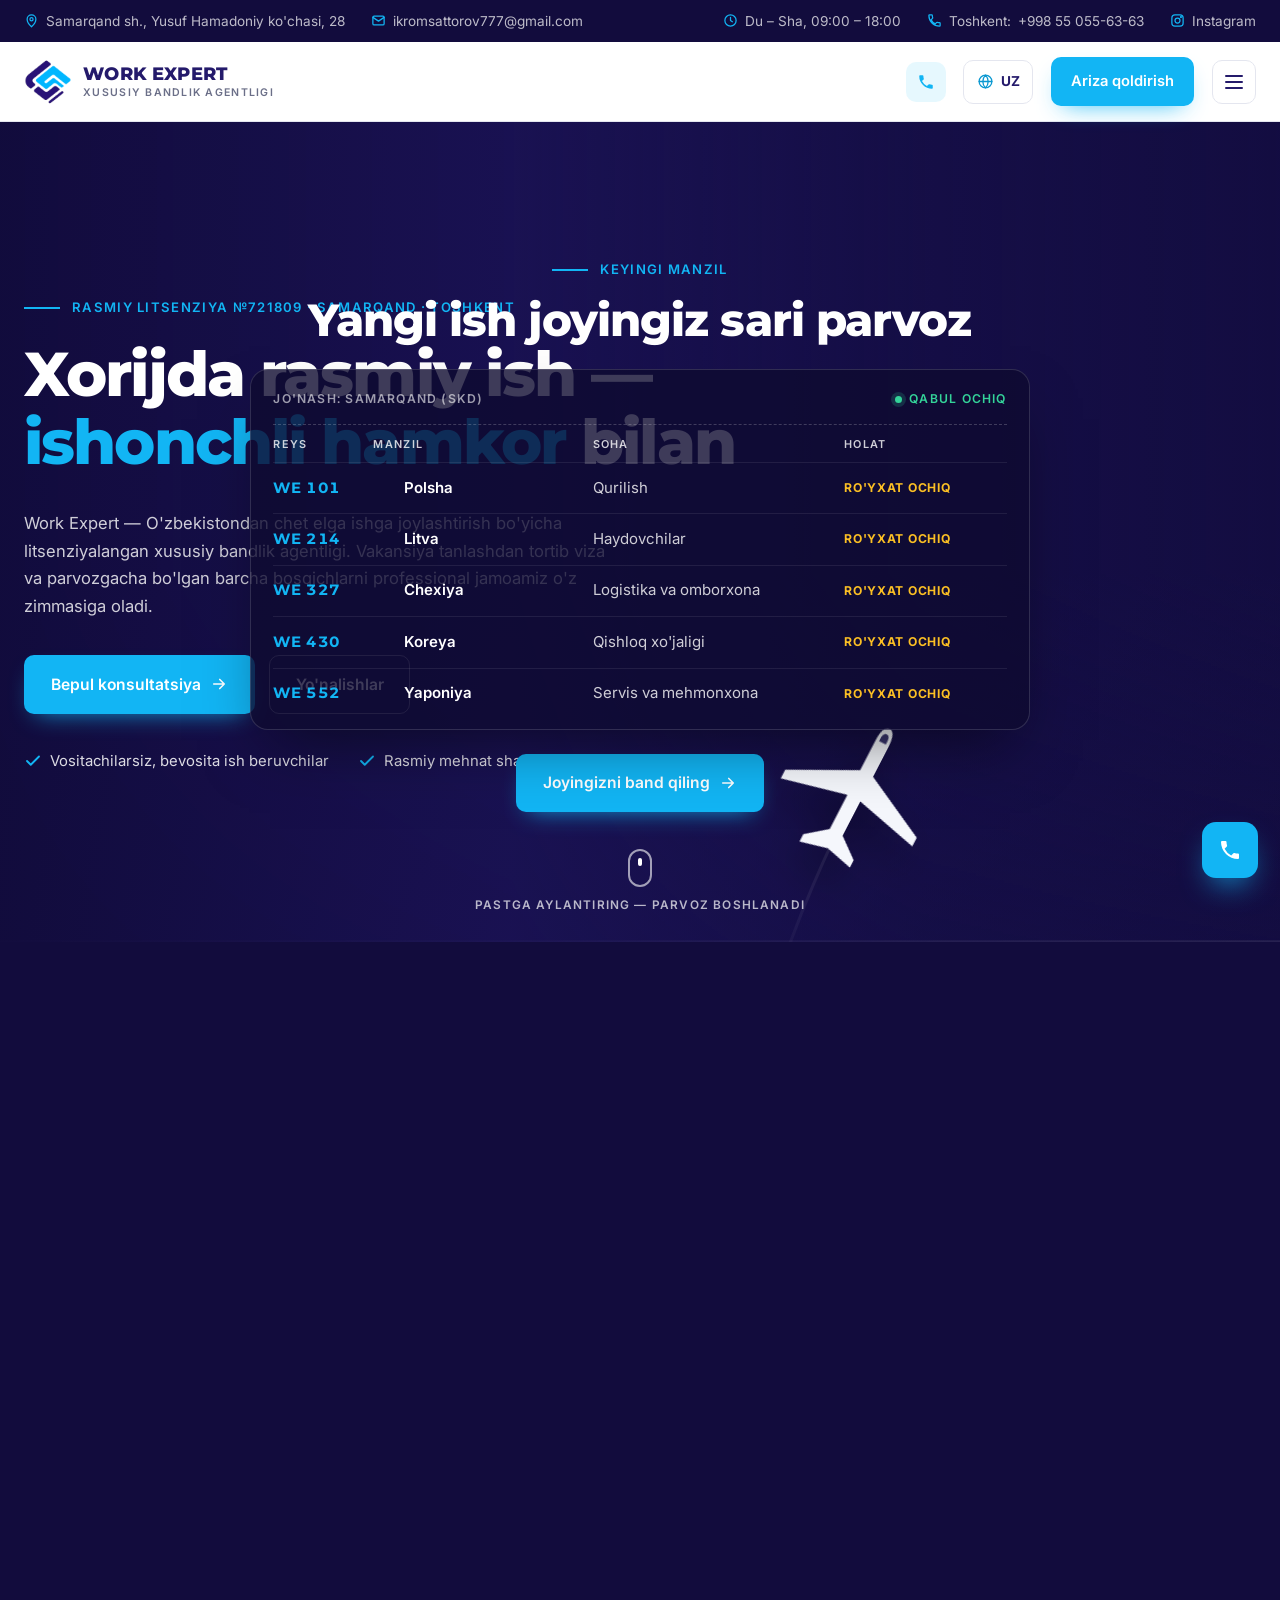
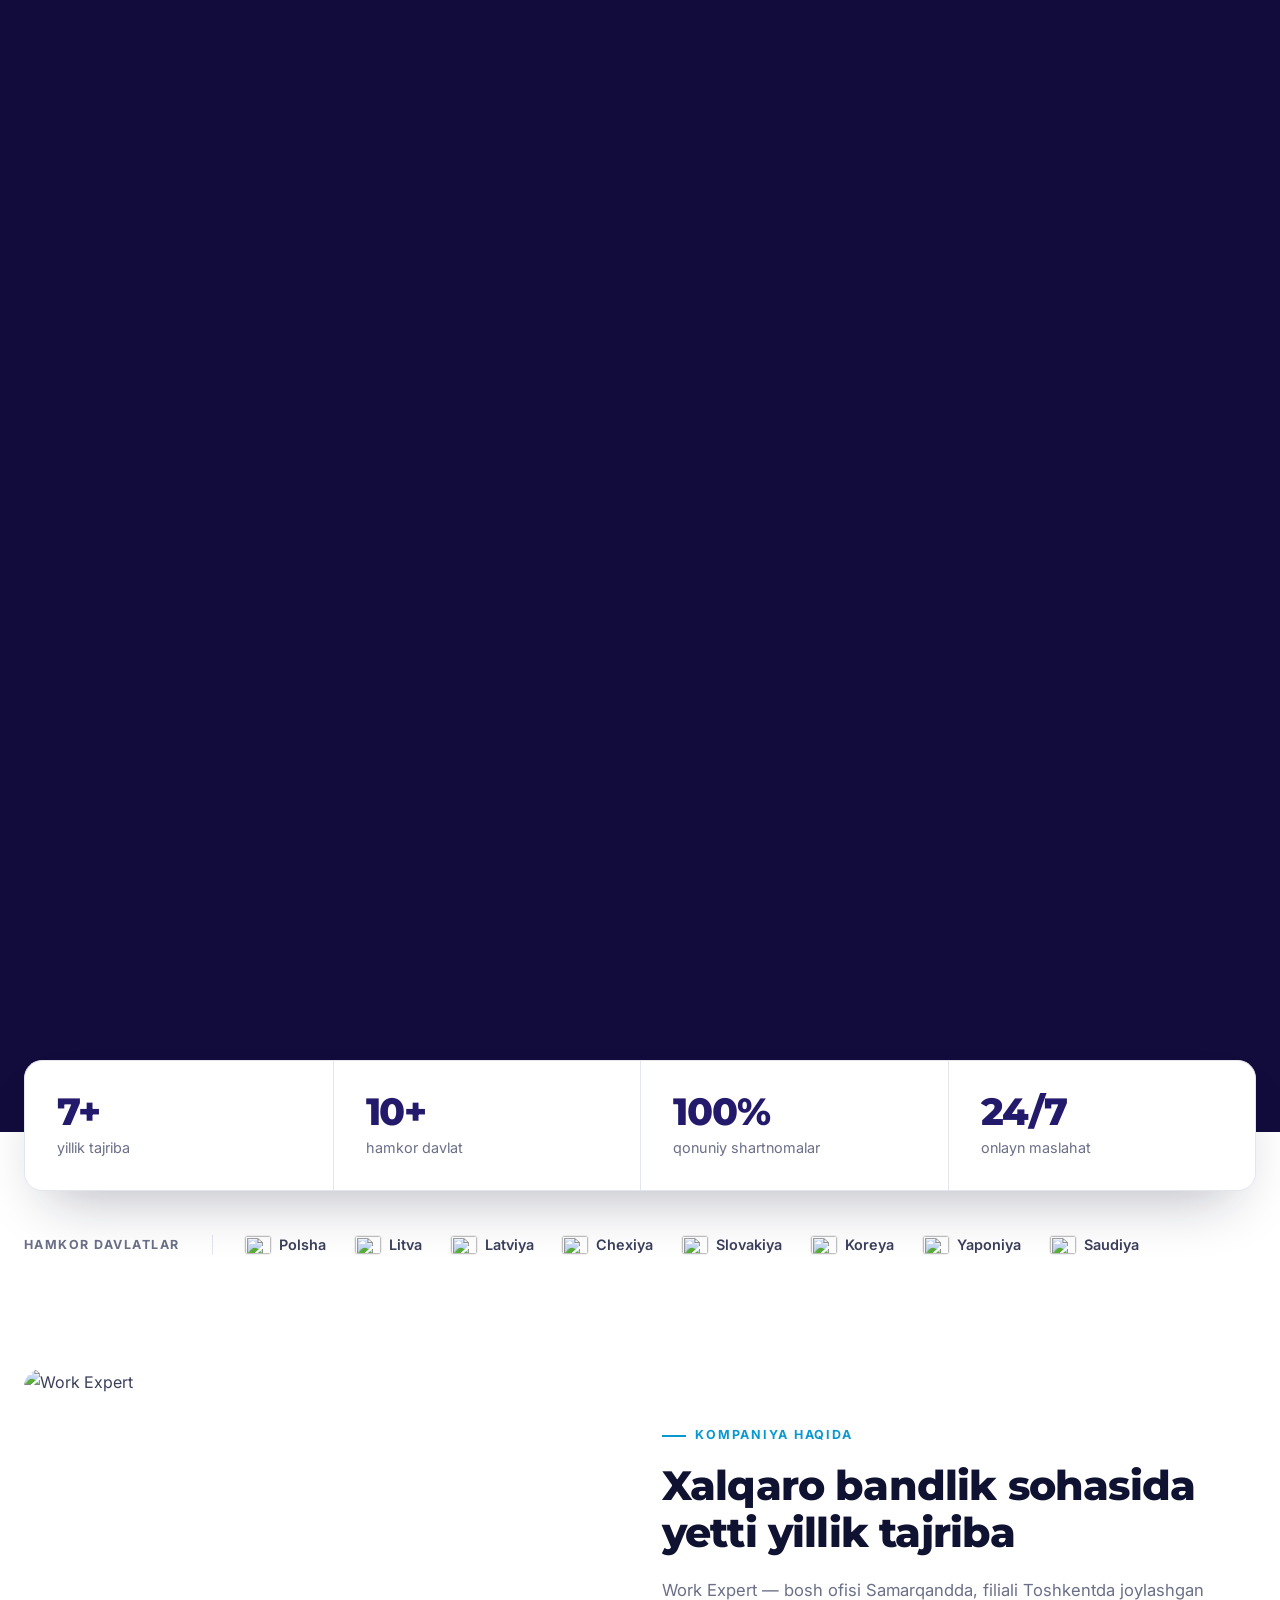
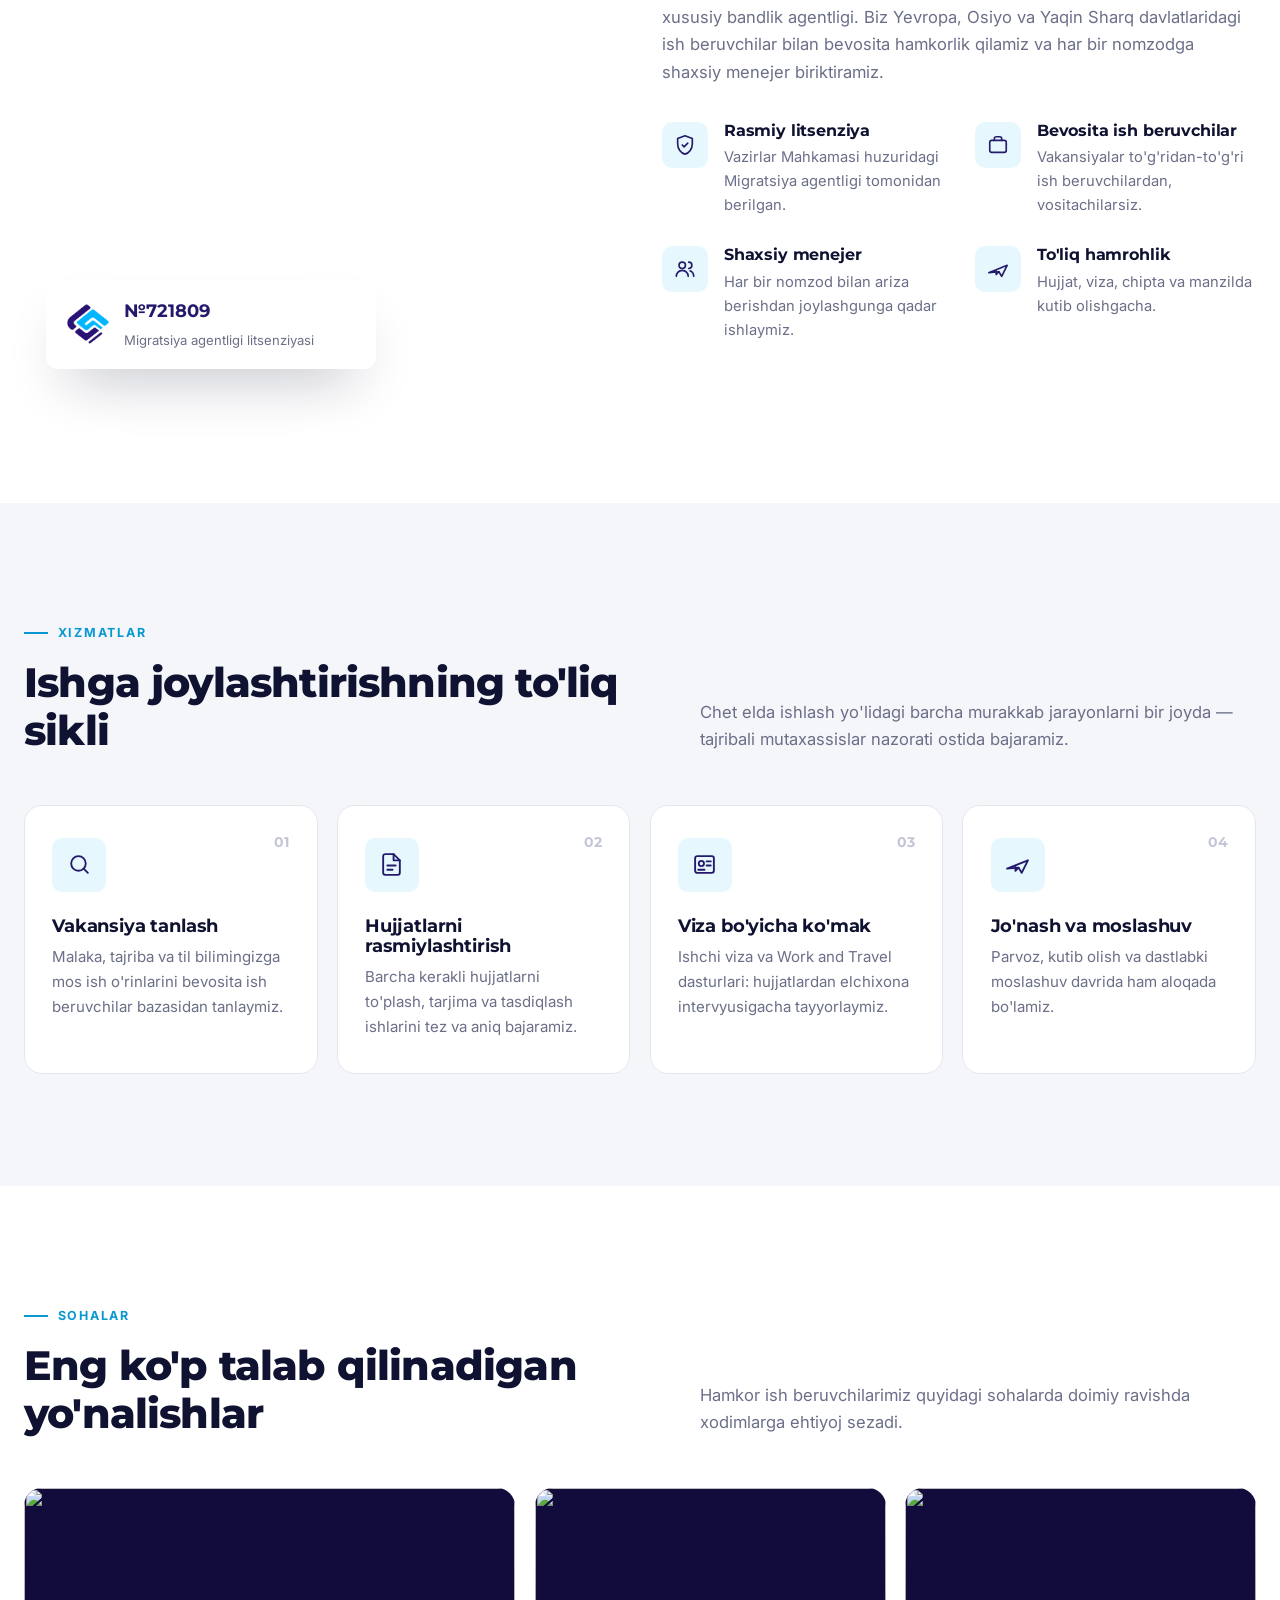
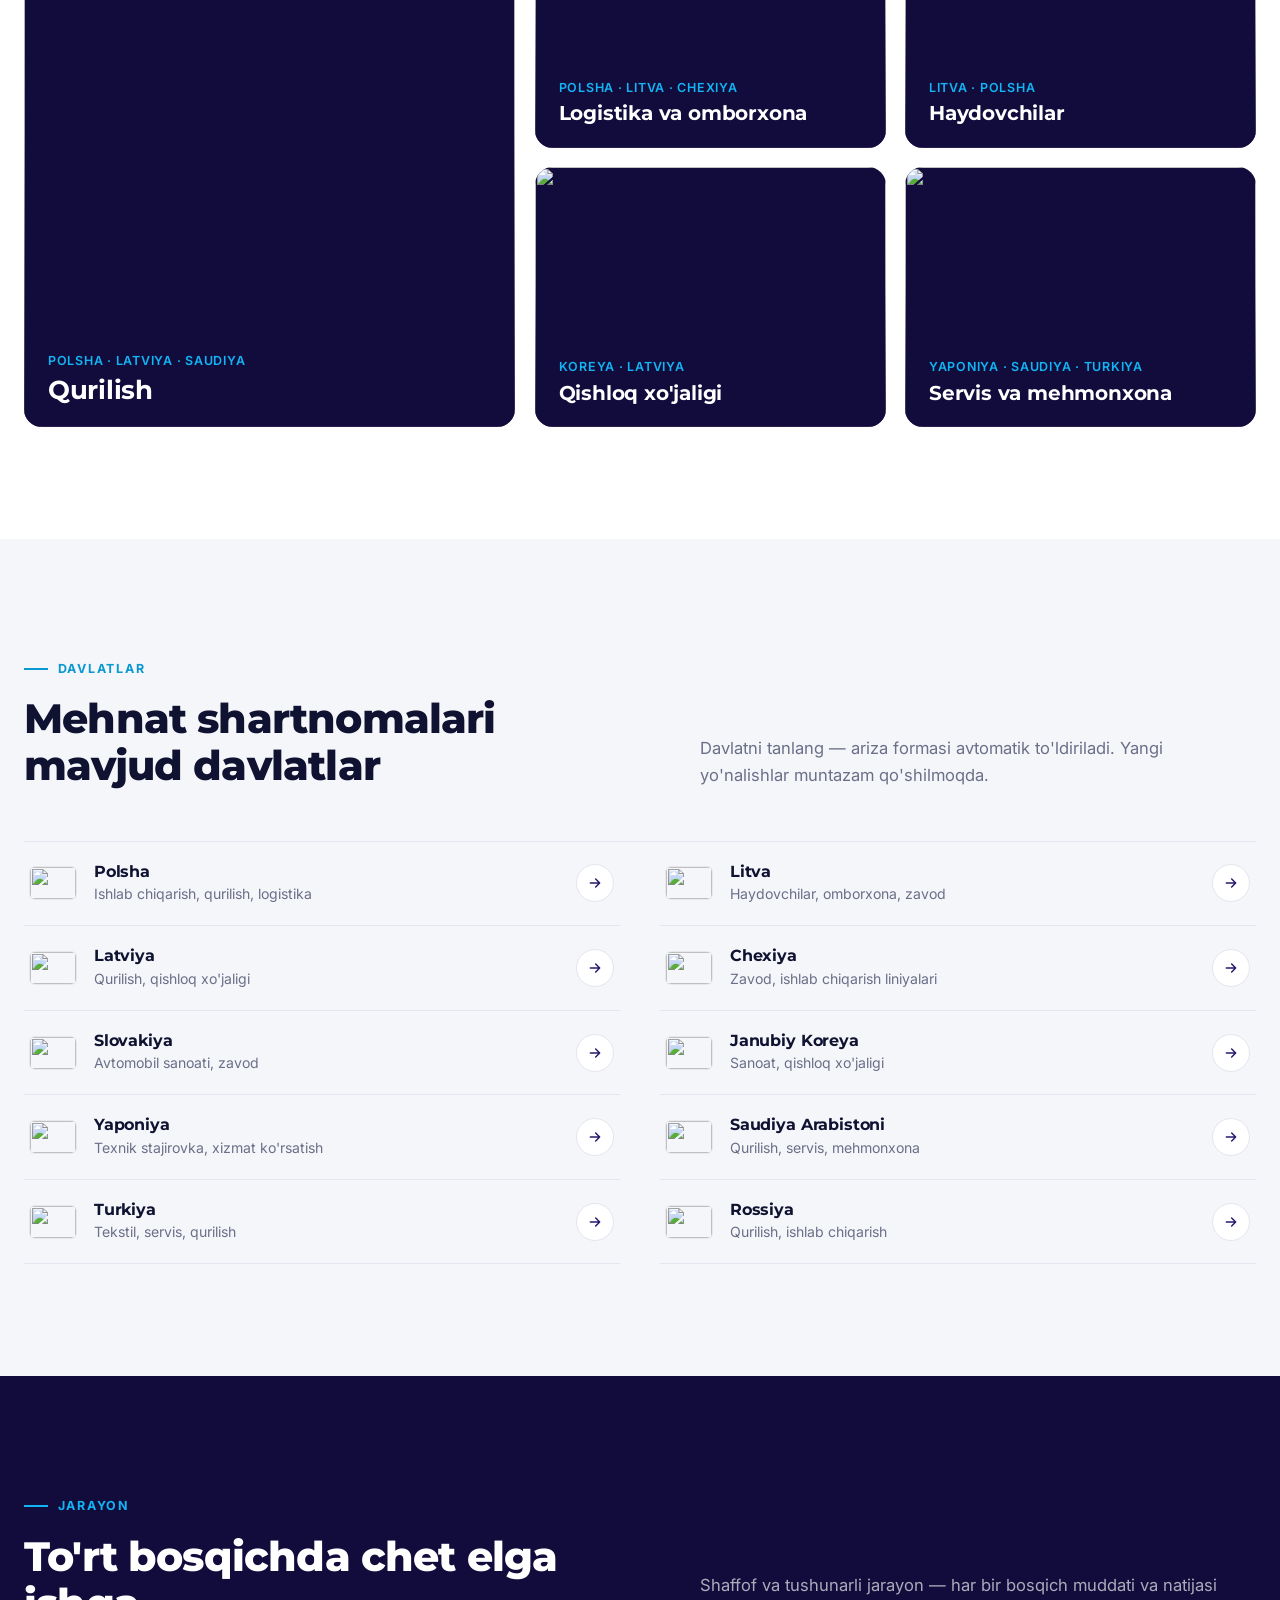
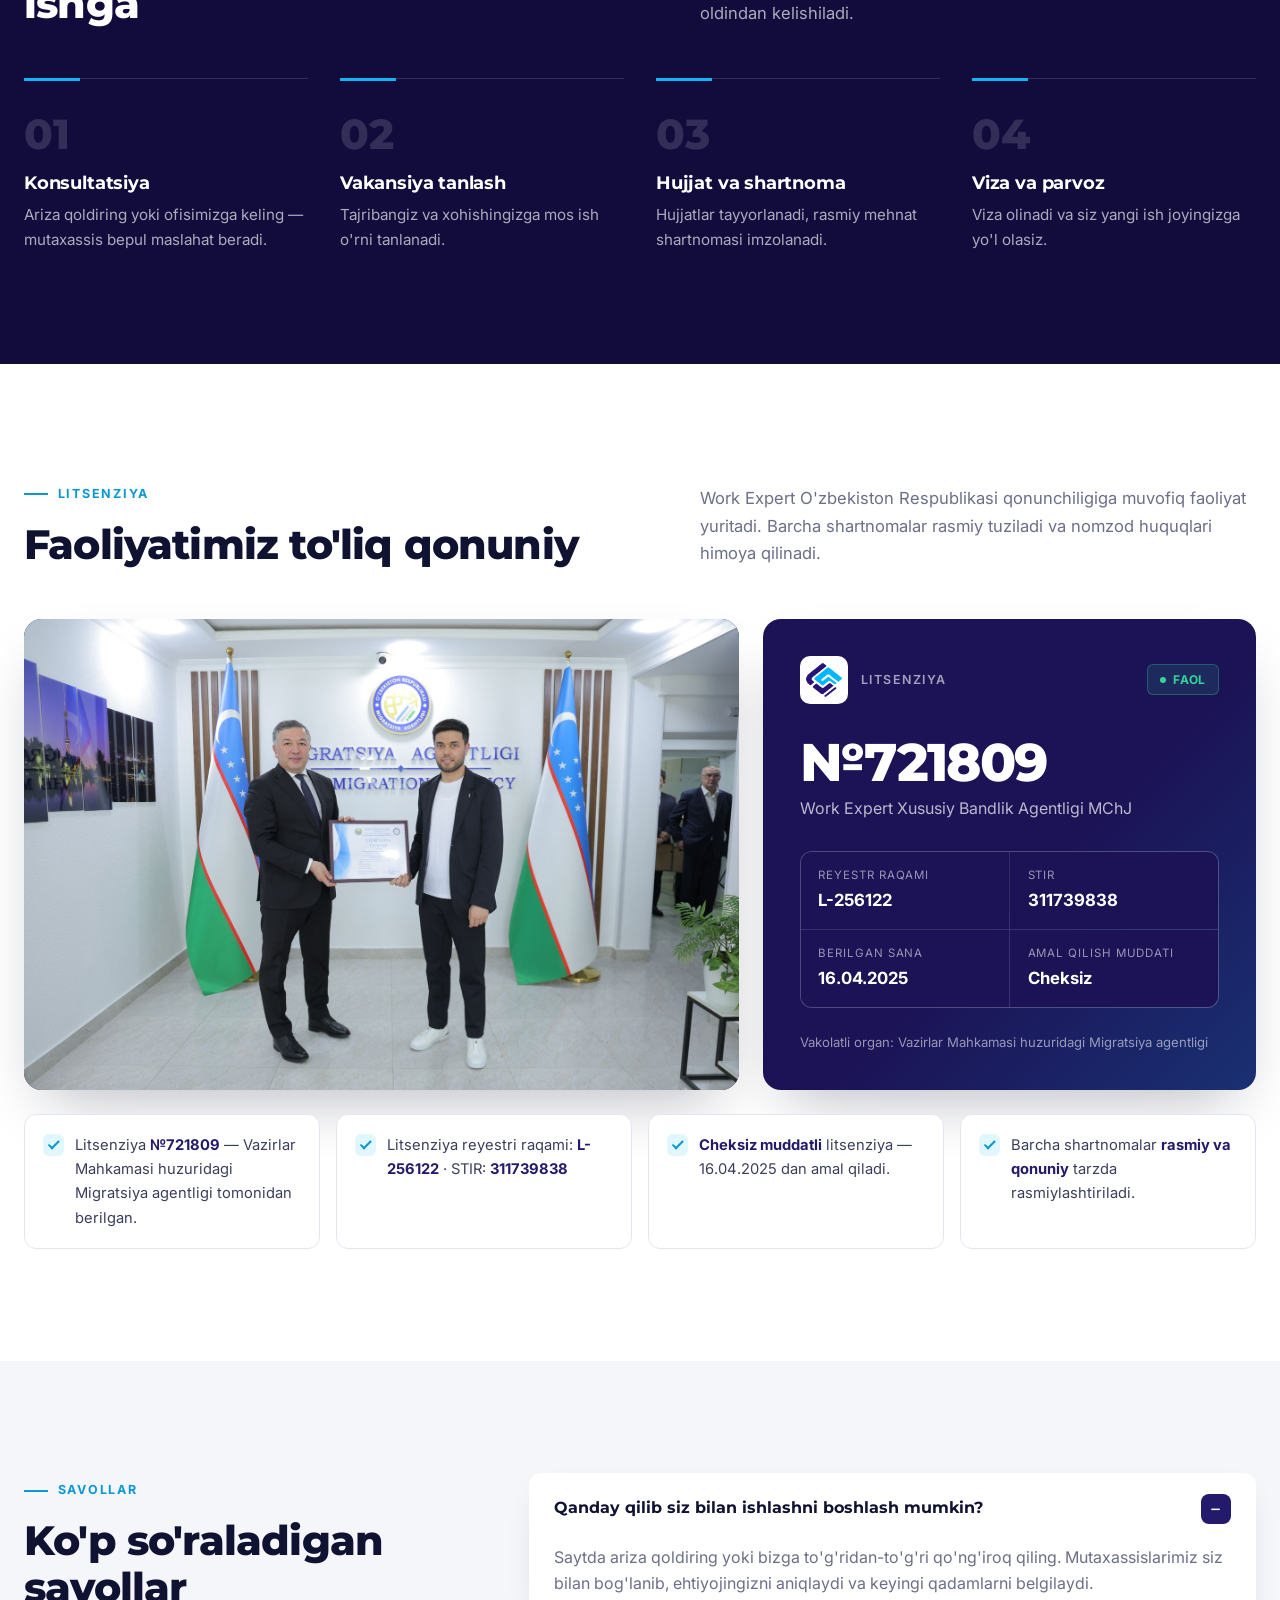
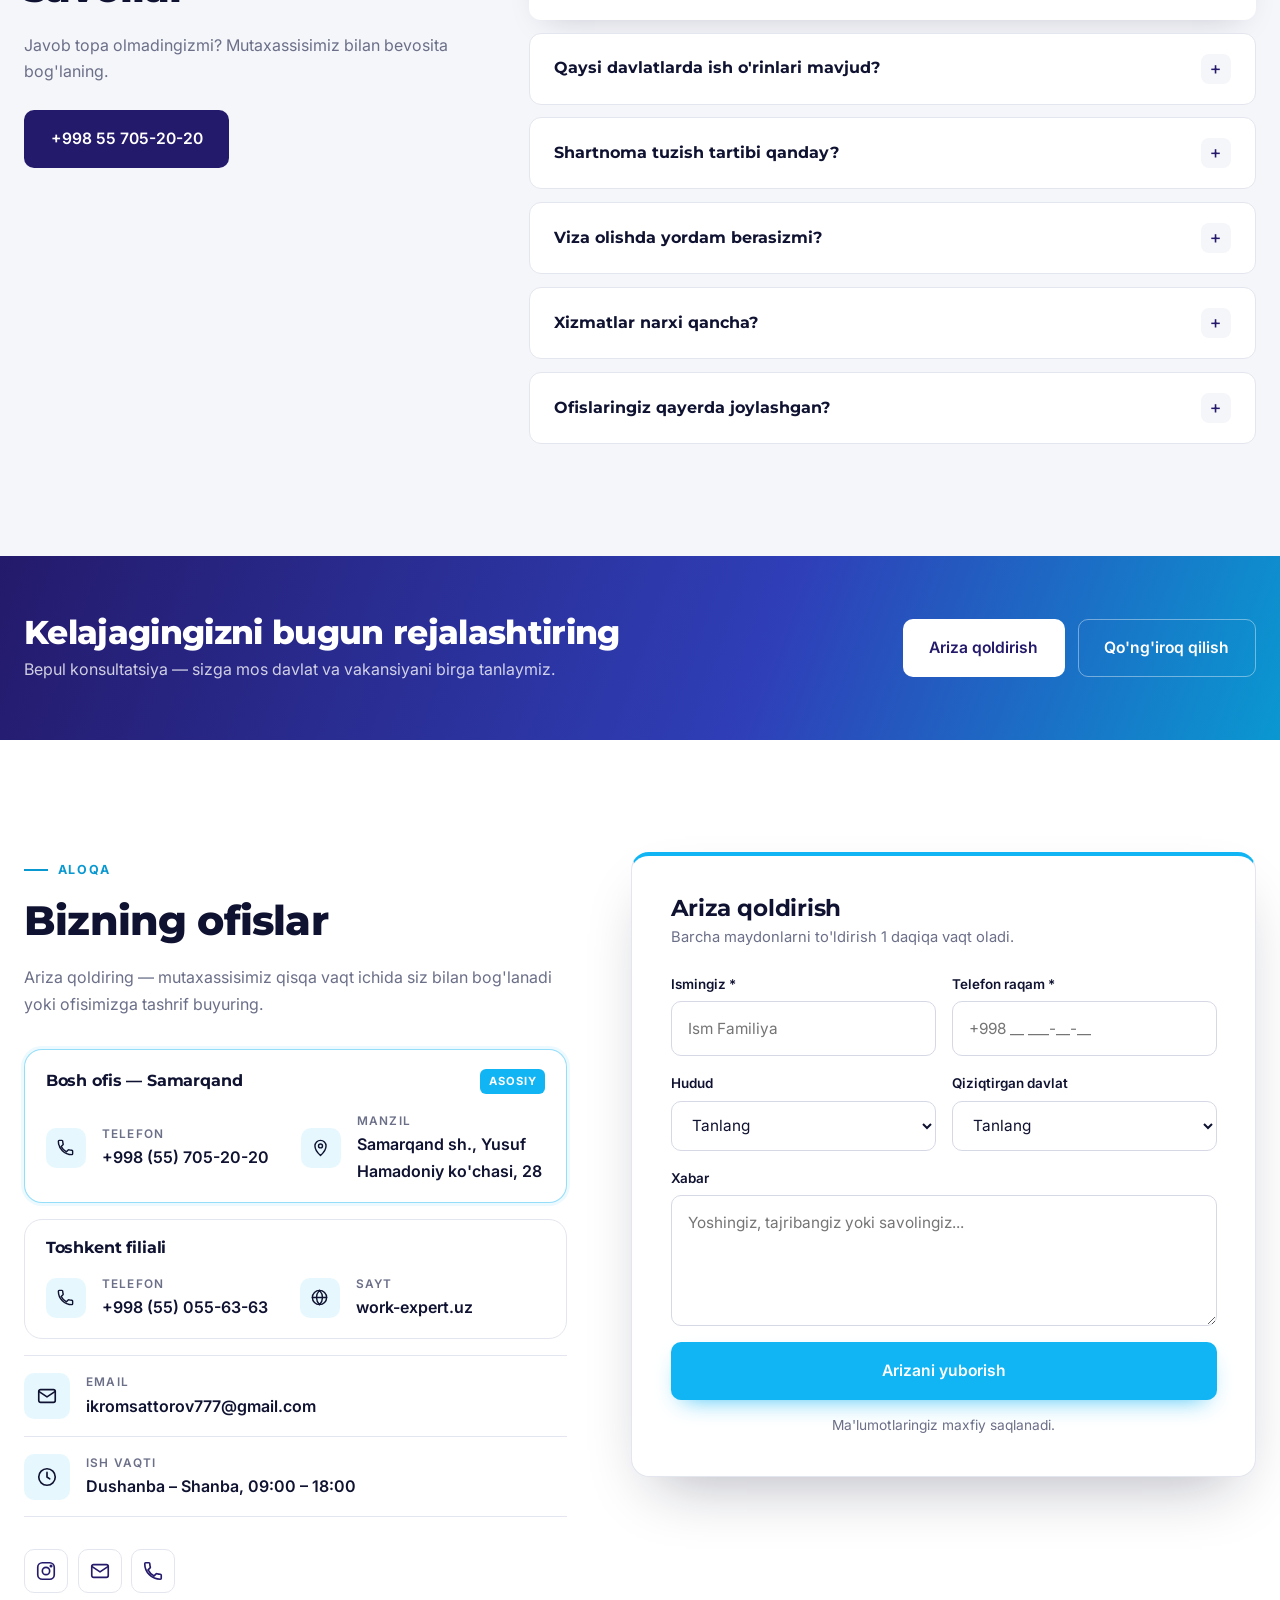
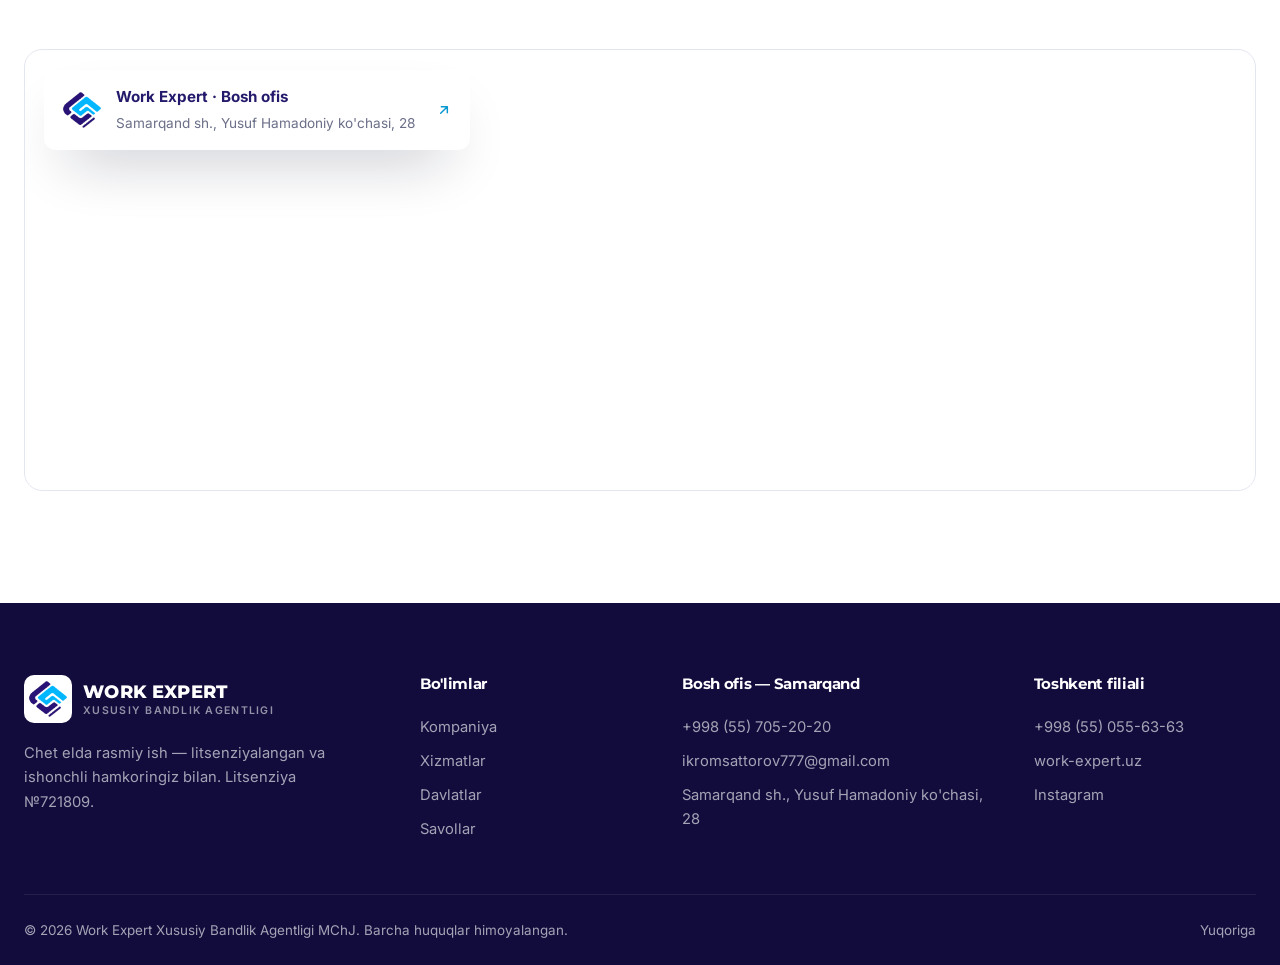
==== index.html @ 293aed31 "Mobil uchish sahnasi, ofis kartalari, litsenziya surati tuzatildi (#9) - Ofislar: kartalar bir ustun" ====
<!DOCTYPE html>
<html lang="uz">
<head>
  <meta charset="UTF-8" />
  <meta name="viewport" content="width=device-width, initial-scale=1.0" />
  <title data-i18n="meta.title">Work Expert — Xususiy Bandlik Agentligi | Samarqand</title>
  <meta name="description" data-i18n-content="meta.desc" content="Work Expert — chet elda rasmiy ish. Bosh ofis Samarqandda, filial Toshkentda. Litsenziya №721809. Polsha, Litva, Latviya, Chexiya, Slovakiya, Koreya, Yaponiya va boshqa davlatlarda ish o'rinlari. Bepul maslahat." />
  <meta name="keywords" content="Samarqand, Toshkent, chet elda ish, bandlik agentligi, Work Expert, Polsha ish, Koreya ish, viza, ishga joylashtirish, работа за границей, jobs abroad" />
  <meta name="theme-color" content="#1b1356" />

  <meta property="og:type" content="website" />
  <meta property="og:title" content="Work Expert — Chet elda rasmiy ish" />
  <meta property="og:description" content="Rasmiy litsenziyali xususiy bandlik agentligi. Bosh ofis — Samarqand. Bepul maslahat oling!" />
  <meta property="og:image" content="assets/img/og-icon.png" />
  <meta property="og:locale" content="uz_UZ" />
  <meta property="og:locale:alternate" content="ru_RU" />
  <meta property="og:locale:alternate" content="en_US" />

  <link rel="icon" type="image/png" href="assets/img/favicon.png" />
  <link rel="apple-touch-icon" href="assets/img/og-icon.png" />

  <link rel="preconnect" href="https://fonts.googleapis.com" />
  <link rel="preconnect" href="https://fonts.gstatic.com" crossorigin />
  <link rel="preconnect" href="https://images.unsplash.com" />
  <link href="https://fonts.googleapis.com/css2?family=Inter:wght@400;500;600;700&family=Montserrat:wght@600;700;800&display=swap" rel="stylesheet" />
  <link rel="stylesheet" href="assets/css/style.css" />

  <script type="application/ld+json">
  {
    "@context": "https://schema.org",
    "@type": "EmploymentAgency",
    "name": "Work Expert Xususiy Bandlik Agentligi",
    "telephone": "+998557052020",
    "email": "ikromsattorov777@gmail.com",
    "address": {
      "@type": "PostalAddress",
      "streetAddress": "Yusuf Hamadoniy ko'chasi, 28",
      "addressLocality": "Samarqand",
      "addressCountry": "UZ"
    },
    "geo": { "@type": "GeoCoordinates", "latitude": 39.661176, "longitude": 66.963594 },
    "hasMap": "https://maps.apple/p/wTWVK91sjNwEpD",
    "openingHours": "Mo-Sa 09:00-18:00",
    "department": [{
      "@type": "EmploymentAgency",
      "name": "Work Expert — Toshkent filiali",
      "telephone": "+998550556363",
      "address": { "@type": "PostalAddress", "addressLocality": "Toshkent", "addressCountry": "UZ" },
      "url": "https://work-expert.uz"
    }],
    "availableLanguage": ["uz", "ru", "en"],
    "sameAs": ["https://www.instagram.com/workexpertuz/", "https://work-expert.uz"]
  }
  </script>
</head>
<body>

<!-- ============ TOP BAR ============ -->
<div class="topbar">
  <div class="container topbar-inner">
    <div class="tb-left">
      <a href="https://www.google.com/maps?q=39.661176,66.963594&ll=39.661176,66.963594&z=16" class="js-map" target="_blank" rel="noopener">
        <svg viewBox="0 0 24 24" aria-hidden="true"><path d="M12 22s7-6.2 7-12a7 7 0 0 0-14 0c0 5.8 7 12 7 12z"/><circle cx="12" cy="10" r="2.5"/></svg>
        <span data-i18n="addr.short">Samarqand sh., Yusuf Hamadoniy ko'chasi, 28</span>
      </a>
      <a href="mailto:ikromsattorov777@gmail.com" class="tb-hide-sm">
        <svg viewBox="0 0 24 24" aria-hidden="true"><rect x="3" y="5" width="18" height="14" rx="2"/><path d="m3 7 9 6 9-6"/></svg>
        ikromsattorov777@gmail.com
      </a>
    </div>
    <div class="tb-right">
      <span class="tb-hide-md">
        <svg viewBox="0 0 24 24" aria-hidden="true"><circle cx="12" cy="12" r="9"/><path d="M12 7v5l3 2"/></svg>
        <span data-i18n="hours.short">Du – Sha, 09:00 – 18:00</span>
      </span>
      <a href="tel:+998550556363" class="tb-hide-md">
        <svg viewBox="0 0 24 24" aria-hidden="true"><path d="M6.6 10.8a15.1 15.1 0 0 0 6.6 6.6l2.2-2.2a1 1 0 0 1 1-.25 11.4 11.4 0 0 0 3.6.57 1 1 0 0 1 1 1V20a1 1 0 0 1-1 1A17 17 0 0 1 3 4a1 1 0 0 1 1-1h3.5a1 1 0 0 1 1 1c0 1.25.2 2.45.57 3.57a1 1 0 0 1-.25 1z"/></svg>
        <span><span data-i18n="tb.tashkent">Toshkent:</span> +998 55 055-63-63</span>
      </a>
      <a href="https://www.instagram.com/workexpertuz/" target="_blank" rel="noopener" aria-label="Instagram">
        <svg viewBox="0 0 24 24" aria-hidden="true"><rect x="3" y="3" width="18" height="18" rx="5"/><circle cx="12" cy="12" r="4"/><circle cx="17.5" cy="6.5" r=".8"/></svg>
        <span class="tb-hide-sm">Instagram</span>
      </a>
    </div>
  </div>
</div>

<!-- ============ NAVBAR ============ -->
<header class="nav" id="nav">
  <div class="container nav-inner">
    <a href="#home" class="brand" aria-label="Work Expert">
      <img src="assets/img/logo.png" alt="Work Expert logo" width="48" height="48" />
      <span class="brand-text">
        <strong>WORK EXPERT</strong>
        <small data-i18n="brand.sub">Xususiy bandlik agentligi</small>
      </span>
    </a>

    <nav class="nav-links" id="navLinks" aria-label="Menu">
      <a href="#about" data-i18n="nav.about">Kompaniya</a>
      <a href="#services" data-i18n="nav.services">Xizmatlar</a>
      <a href="#countries" data-i18n="nav.countries">Davlatlar</a>
      <a href="#process" data-i18n="nav.process">Jarayon</a>
      <a href="#license" data-i18n="nav.license">Litsenziya</a>
      <a href="#faq" data-i18n="nav.faq">Savollar</a>
      <a href="#contact" data-i18n="nav.contact">Aloqa</a>
    </nav>

    <div class="nav-actions">
      <a href="tel:+998557052020" class="nav-phone" data-i18n-aria="aria.call" aria-label="Qo'ng'iroq qilish">
        <span class="np-ico"><svg viewBox="0 0 24 24" aria-hidden="true"><path d="M6.6 10.8a15.1 15.1 0 0 0 6.6 6.6l2.2-2.2a1 1 0 0 1 1-.25 11.4 11.4 0 0 0 3.6.57 1 1 0 0 1 1 1V20a1 1 0 0 1-1 1A17 17 0 0 1 3 4a1 1 0 0 1 1-1h3.5a1 1 0 0 1 1 1c0 1.25.2 2.45.57 3.57a1 1 0 0 1-.25 1z"/></svg></span>
        <span class="np-text"><small data-i18n="nav.free">Bepul maslahat</small><b>+998 55 705-20-20</b></span>
      </a>

      <div class="lang" id="lang">
        <button class="lang-btn" id="langBtn" type="button" aria-haspopup="true" aria-expanded="false" aria-controls="langMenu" aria-label="Til / Язык / Language">
          <svg viewBox="0 0 24 24" aria-hidden="true"><circle cx="12" cy="12" r="9"/><path d="M3 12h18M12 3c2.5 2.6 3.8 5.6 3.8 9s-1.3 6.4-3.8 9c-2.5-2.6-3.8-5.6-3.8-9S9.5 5.6 12 3z"/></svg>
          <span id="langCur">UZ</span>
        </button>
        <ul class="lang-menu" id="langMenu" role="menu">
          <li role="none"><button type="button" role="menuitemradio" data-lang="uz" lang="uz"><b>UZ</b> O'zbekcha</button></li>
          <li role="none"><button type="button" role="menuitemradio" data-lang="ru" lang="ru"><b>RU</b> Русский</button></li>
          <li role="none"><button type="button" role="menuitemradio" data-lang="en" lang="en"><b>EN</b> English</button></li>
        </ul>
      </div>

      <a href="#contact" class="btn btn-primary btn-sm" data-i18n="cta.apply">Ariza qoldirish</a>
      <button class="burger" id="burger" type="button" data-i18n-aria="aria.menu" aria-label="Menyuni ochish" aria-expanded="false" aria-controls="navLinks">
        <span></span><span></span><span></span>
      </button>
    </div>
  </div>
</header>

<main>

<!-- ============ HERO (scroll: uchish sahnasi) ============ -->
<section class="hero flight" id="home">
  <div class="flight-stage" id="flightStage">
    <div class="fl-layer fl-ground" aria-hidden="true">
      <img src="https://images.unsplash.com/photo-1464037866556-6812c9d1c72e?w=2000&q=75&auto=format&fit=crop" alt="" fetchpriority="high" />
    </div>
    <div class="fl-layer fl-sky" aria-hidden="true">
      <img src="https://images.unsplash.com/photo-1499346030926-9a72daac6c63?w=2000&q=75&auto=format&fit=crop" alt="" loading="lazy" />
    </div>
    <div class="fl-shade" aria-hidden="true"></div>

    <svg class="fl-trail" viewBox="0 0 1000 1000" aria-hidden="true">
      <defs>
        <linearGradient id="trailGrad" x1="0" y1="1" x2="1" y2="0">
          <stop offset="0" stop-color="#fff" stop-opacity="0" />
          <stop offset=".55" stop-color="#fff" stop-opacity=".35" />
          <stop offset="1" stop-color="#fff" stop-opacity=".85" />
        </linearGradient>
      </defs>
      <path id="flightPath" d="M 470 1080 C 560 760, 700 520, 1090 -90" fill="none" stroke="url(#trailGrad)" stroke-width="3" stroke-linecap="round"/>
    </svg>

    <div class="plane" id="plane" aria-hidden="true">
      <svg viewBox="0 0 100 100">
        <path d="M50 3c3.2 0 4.6 4.2 4.6 10.5V35L97 56.5v6.2L54.6 52.6V77L68 87.6v5.2L50 88.4l-18 4.4v-5.2L45.4 77V52.6L3 62.7v-6.2L45.4 35V13.5C45.4 7.2 46.8 3 50 3z"/>
        <rect x="26.5" y="45" width="5" height="10" rx="2.4"/>
        <rect x="68.5" y="45" width="5" height="10" rx="2.4"/>
        <path class="plane-cockpit" d="M47.6 10.5c0-2.2 1-3.5 2.4-3.5s2.4 1.3 2.4 3.5v2.5h-4.8z"/>
      </svg>
    </div>

    <div class="container fl-content">
      <div class="hero-content fl-intro">
        <span class="kicker"><span class="kicker-line"></span><span data-i18n="hero.kicker">Rasmiy litsenziya №721809 · Samarqand · Toshkent</span></span>
        <h1 data-i18n="hero.title">Xorijda rasmiy ish — <span class="accent">ishonchli hamkor</span> bilan</h1>
        <p class="lead" data-i18n="hero.lead">Work Expert — O'zbekistondan chet elga ishga joylashtirish bo'yicha litsenziyalangan xususiy bandlik agentligi. Vakansiya tanlashdan tortib viza va parvozgacha bo'lgan barcha bosqichlarni professional jamoamiz o'z zimmasiga oladi.</p>
        <div class="hero-cta">
          <a href="#contact" class="btn btn-primary"><span data-i18n="hero.cta1">Bepul konsultatsiya</span>
            <svg viewBox="0 0 24 24" aria-hidden="true"><path d="M5 12h14M13 6l6 6-6 6"/></svg>
          </a>
          <a href="#countries" class="btn btn-outline-light" data-i18n="hero.cta2">Yo'nalishlar</a>
        </div>
        <ul class="hero-points">
          <li><svg viewBox="0 0 24 24" aria-hidden="true"><path d="M20 6 9 17l-5-5"/></svg><span data-i18n="hero.p1">Vositachilarsiz, bevosita ish beruvchilar</span></li>
          <li><svg viewBox="0 0 24 24" aria-hidden="true"><path d="M20 6 9 17l-5-5"/></svg><span data-i18n="hero.p2">Rasmiy mehnat shartnomasi</span></li>
        </ul>
      </div>

      <div class="fl-board" aria-label="Parvozlar">
        <div class="fb-head">
          <span class="kicker"><span class="kicker-line"></span><span data-i18n="fb.kicker">Keyingi manzil</span></span>
          <h2 data-i18n="fb.title">Yangi ish joyingiz sari parvoz</h2>
        </div>
        <div class="board">
          <div class="board-top">
            <span data-i18n="fb.from">Jo'nash: Samarqand (SKD)</span>
            <span class="board-live" data-i18n="fb.open">Qabul ochiq</span>
          </div>
          <div class="board-row board-th">
            <span data-i18n="fb.flight">Reys</span><span data-i18n="fb.dest">Manzil</span><span data-i18n="fb.sector">Soha</span><span data-i18n="fb.status">Holat</span>
          </div>
          <div class="board-row"><b>WE 101</b><span><img src="https://flagcdn.com/w40/pl.png" alt="" /><i data-i18n="c.pl">Polsha</i></span><span data-i18n="ind.1">Qurilish</span><em data-i18n="fb.boarding">Ro'yxat ochiq</em></div>
          <div class="board-row"><b>WE 214</b><span><img src="https://flagcdn.com/w40/lt.png" alt="" /><i data-i18n="c.lt">Litva</i></span><span data-i18n="ind.3">Haydovchilar</span><em data-i18n="fb.boarding">Ro'yxat ochiq</em></div>
          <div class="board-row"><b>WE 327</b><span><img src="https://flagcdn.com/w40/cz.png" alt="" /><i data-i18n="c.cz">Chexiya</i></span><span data-i18n="ind.2">Logistika va omborxona</span><em data-i18n="fb.boarding">Ro'yxat ochiq</em></div>
          <div class="board-row"><b>WE 430</b><span><img src="https://flagcdn.com/w40/kr.png" alt="" /><i data-i18n="c.krs">Koreya</i></span><span data-i18n="ind.4">Qishloq xo'jaligi</span><em data-i18n="fb.boarding">Ro'yxat ochiq</em></div>
          <div class="board-row"><b>WE 552</b><span><img src="https://flagcdn.com/w40/jp.png" alt="" /><i data-i18n="c.jp">Yaponiya</i></span><span data-i18n="ind.5">Servis va mehmonxona</span><em data-i18n="fb.boarding">Ro'yxat ochiq</em></div>
        </div>
        <a href="#contact" class="btn btn-primary"><span data-i18n="fb.cta">Joyingizni band qiling</span>
          <svg viewBox="0 0 24 24" aria-hidden="true"><path d="M5 12h14M13 6l6 6-6 6"/></svg>
        </a>
      </div>
    </div>

    <div class="fl-hint" aria-hidden="true"><span class="mouse"><i></i></span><span data-i18n="hero.scroll">Pastga aylantiring — parvoz boshlanadi</span></div>
  </div>
</section>

<!-- ============ KPI BAR ============ -->
<section class="kpi-wrap">
  <div class="container">
    <div class="kpi reveal">
      <div class="kpi-item"><b data-count="7" data-suffix="+">0</b><span data-i18n="kpi.1">yillik tajriba</span></div>
      <div class="kpi-item"><b data-count="10" data-suffix="+">0</b><span data-i18n="kpi.2">hamkor davlat</span></div>
      <div class="kpi-item"><b data-count="100" data-suffix="%">0</b><span data-i18n="kpi.3">qonuniy shartnomalar</span></div>
      <div class="kpi-item"><b>24/7</b><span data-i18n="kpi.4">onlayn maslahat</span></div>
    </div>
  </div>
</section>

<!-- ============ PARTNER FLAGS ============ -->
<section class="flags-strip">
  <div class="container flags-inner">
    <span class="flags-label" data-i18n="flags.label">Hamkor davlatlar</span>
    <ul class="flags">
      <li><img src="https://flagcdn.com/w40/pl.png" alt="" loading="lazy" /><span data-i18n="c.pl">Polsha</span></li>
      <li><img src="https://flagcdn.com/w40/lt.png" alt="" loading="lazy" /><span data-i18n="c.lt">Litva</span></li>
      <li><img src="https://flagcdn.com/w40/lv.png" alt="" loading="lazy" /><span data-i18n="c.lv">Latviya</span></li>
      <li><img src="https://flagcdn.com/w40/cz.png" alt="" loading="lazy" /><span data-i18n="c.cz">Chexiya</span></li>
      <li><img src="https://flagcdn.com/w40/sk.png" alt="" loading="lazy" /><span data-i18n="c.sk">Slovakiya</span></li>
      <li><img src="https://flagcdn.com/w40/kr.png" alt="" loading="lazy" /><span data-i18n="c.krs">Koreya</span></li>
      <li><img src="https://flagcdn.com/w40/jp.png" alt="" loading="lazy" /><span data-i18n="c.jp">Yaponiya</span></li>
      <li><img src="https://flagcdn.com/w40/sa.png" alt="" loading="lazy" /><span data-i18n="c.sas">Saudiya</span></li>
    </ul>
  </div>
</section>

<!-- ============ ABOUT ============ -->
<section class="section" id="about">
  <div class="container about">
    <div class="about-media reveal">
      <img src="https://images.unsplash.com/photo-1600880292203-757bb62b4baf?w=1100&q=75&auto=format&fit=crop" alt="Work Expert" loading="lazy" />
      <div class="about-badge">
        <img src="assets/img/logo.png" alt="" width="44" height="44" loading="lazy" />
        <div><b>№721809</b><span data-i18n="about.badge">Migratsiya agentligi litsenziyasi</span></div>
      </div>
    </div>
    <div class="about-text reveal" style="--d:.1s">
      <span class="eyebrow" data-i18n="about.eyebrow">Kompaniya haqida</span>
      <h2 data-i18n="about.title">Xalqaro bandlik sohasida yetti yillik tajriba</h2>
      <p data-i18n="about.text">Work Expert — bosh ofisi Samarqandda, filiali Toshkentda joylashgan xususiy bandlik agentligi. Biz Yevropa, Osiyo va Yaqin Sharq davlatlaridagi ish beruvchilar bilan bevosita hamkorlik qilamiz va har bir nomzodga shaxsiy menejer biriktiramiz.</p>
      <div class="features">
        <div class="feature">
          <div class="f-ico"><svg viewBox="0 0 24 24" aria-hidden="true"><path d="M12 2 4 5v6c0 5 3.4 9.7 8 11 4.6-1.3 8-6 8-11V5z"/><path d="m9 12 2 2 4-4"/></svg></div>
          <div><h3 data-i18n="about.f1t">Rasmiy litsenziya</h3><p data-i18n="about.f1">Vazirlar Mahkamasi huzuridagi Migratsiya agentligi tomonidan berilgan.</p></div>
        </div>
        <div class="feature">
          <div class="f-ico"><svg viewBox="0 0 24 24" aria-hidden="true"><rect x="3" y="7" width="18" height="13" rx="2"/><path d="M8 7V5a2 2 0 0 1 2-2h4a2 2 0 0 1 2 2v2"/></svg></div>
          <div><h3 data-i18n="about.f2t">Bevosita ish beruvchilar</h3><p data-i18n="about.f2">Vakansiyalar to'g'ridan-to'g'ri ish beruvchilardan, vositachilarsiz.</p></div>
        </div>
        <div class="feature">
          <div class="f-ico"><svg viewBox="0 0 24 24" aria-hidden="true"><circle cx="9" cy="8" r="3.5"/><path d="M2.5 20a6.5 6.5 0 0 1 13 0"/><path d="M16 4.5a3.5 3.5 0 0 1 0 7M21.5 20a6.5 6.5 0 0 0-4-6"/></svg></div>
          <div><h3 data-i18n="about.f3t">Shaxsiy menejer</h3><p data-i18n="about.f3">Har bir nomzod bilan ariza berishdan joylashgunga qadar ishlaymiz.</p></div>
        </div>
        <div class="feature">
          <div class="f-ico"><svg viewBox="0 0 24 24" aria-hidden="true"><path d="M2 16l20-8-6 12-3-5z"/><path d="m13 15-3 3v-4"/></svg></div>
          <div><h3 data-i18n="about.f4t">To'liq hamrohlik</h3><p data-i18n="about.f4">Hujjat, viza, chipta va manzilda kutib olishgacha.</p></div>
        </div>
      </div>
    </div>
  </div>
</section>

<!-- ============ SERVICES ============ -->
<section class="section section-alt" id="services">
  <div class="container">
    <div class="sec-head split reveal">
      <div>
        <span class="eyebrow" data-i18n="svc.eyebrow">Xizmatlar</span>
        <h2 data-i18n="svc.title">Ishga joylashtirishning to'liq sikli</h2>
      </div>
      <p data-i18n="svc.text">Chet elda ishlash yo'lidagi barcha murakkab jarayonlarni bir joyda — tajribali mutaxassislar nazorati ostida bajaramiz.</p>
    </div>
    <div class="cards">
      <article class="card reveal">
        <span class="card-n">01</span>
        <div class="card-ico"><svg viewBox="0 0 24 24" aria-hidden="true"><circle cx="11" cy="11" r="7"/><path d="m20 20-4-4"/></svg></div>
        <h3 data-i18n="svc.1t">Vakansiya tanlash</h3>
        <p data-i18n="svc.1">Malaka, tajriba va til bilimingizga mos ish o'rinlarini bevosita ish beruvchilar bazasidan tanlaymiz.</p>
      </article>
      <article class="card reveal" style="--d:.08s">
        <span class="card-n">02</span>
        <div class="card-ico"><svg viewBox="0 0 24 24" aria-hidden="true"><path d="M14 2H6a2 2 0 0 0-2 2v16a2 2 0 0 0 2 2h12a2 2 0 0 0 2-2V8z"/><path d="M14 2v6h6M8 13h8M8 17h5"/></svg></div>
        <h3 data-i18n="svc.2t">Hujjatlarni rasmiylashtirish</h3>
        <p data-i18n="svc.2">Barcha kerakli hujjatlarni to'plash, tarjima va tasdiqlash ishlarini tez va aniq bajaramiz.</p>
      </article>
      <article class="card reveal" style="--d:.16s">
        <span class="card-n">03</span>
        <div class="card-ico"><svg viewBox="0 0 24 24" aria-hidden="true"><rect x="3" y="4" width="18" height="16" rx="2"/><circle cx="9" cy="11" r="2.5"/><path d="M14 9h4M14 13h4M6 17h6"/></svg></div>
        <h3 data-i18n="svc.3t">Viza bo'yicha ko'mak</h3>
        <p data-i18n="svc.3">Ishchi viza va Work and Travel dasturlari: hujjatlardan elchixona intervyusigacha tayyorlaymiz.</p>
      </article>
      <article class="card reveal" style="--d:.24s">
        <span class="card-n">04</span>
        <div class="card-ico"><svg viewBox="0 0 24 24" aria-hidden="true"><path d="M2 16l20-8-6 12-3-5z"/><path d="m13 15-3 3v-4"/></svg></div>
        <h3 data-i18n="svc.4t">Jo'nash va moslashuv</h3>
        <p data-i18n="svc.4">Parvoz, kutib olish va dastlabki moslashuv davrida ham aloqada bo'lamiz.</p>
      </article>
    </div>
  </div>
</section>

<!-- ============ INDUSTRIES ============ -->
<section class="section" id="industries">
  <div class="container">
    <div class="sec-head split reveal">
      <div>
        <span class="eyebrow" data-i18n="ind.eyebrow">Sohalar</span>
        <h2 data-i18n="ind.title">Eng ko'p talab qilinadigan yo'nalishlar</h2>
      </div>
      <p data-i18n="ind.text">Hamkor ish beruvchilarimiz quyidagi sohalarda doimiy ravishda xodimlarga ehtiyoj sezadi.</p>
    </div>
    <div class="industries">
      <article class="ind ind-lg reveal">
        <img src="https://images.unsplash.com/photo-1504307651254-35680f356dfd?w=1100&q=70&auto=format&fit=crop" alt="" loading="lazy" />
        <div class="ind-body"><span data-i18n="ind.1c">Polsha · Latviya · Saudiya</span><h3 data-i18n="ind.1">Qurilish</h3></div>
      </article>
      <article class="ind reveal" style="--d:.06s">
        <img src="https://images.unsplash.com/photo-1586528116311-ad8dd3c8310d?w=800&q=70&auto=format&fit=crop" alt="" loading="lazy" />
        <div class="ind-body"><span data-i18n="ind.2c">Polsha · Litva · Chexiya</span><h3 data-i18n="ind.2">Logistika va omborxona</h3></div>
      </article>
      <article class="ind reveal" style="--d:.12s">
        <img src="https://images.unsplash.com/photo-1601584115197-04ecc0da31d7?w=800&q=70&auto=format&fit=crop" alt="" loading="lazy" />
        <div class="ind-body"><span data-i18n="ind.3c">Litva · Polsha</span><h3 data-i18n="ind.3">Haydovchilar</h3></div>
      </article>
      <article class="ind reveal" style="--d:.18s">
        <img src="https://images.unsplash.com/photo-1500937386664-56d1dfef3854?w=800&q=70&auto=format&fit=crop" alt="" loading="lazy" />
        <div class="ind-body"><span data-i18n="ind.4c">Koreya · Latviya</span><h3 data-i18n="ind.4">Qishloq xo'jaligi</h3></div>
      </article>
      <article class="ind reveal" style="--d:.24s">
        <img src="https://images.unsplash.com/photo-1566073771259-6a8506099945?w=800&q=70&auto=format&fit=crop" alt="" loading="lazy" />
        <div class="ind-body"><span data-i18n="ind.5c">Yaponiya · Saudiya · Turkiya</span><h3 data-i18n="ind.5">Servis va mehmonxona</h3></div>
      </article>
    </div>
  </div>
</section>

<!-- ============ COUNTRIES ============ -->
<section class="section section-alt" id="countries">
  <div class="container">
    <div class="sec-head split reveal">
      <div>
        <span class="eyebrow" data-i18n="cty.eyebrow">Davlatlar</span>
        <h2 data-i18n="cty.title">Mehnat shartnomalari mavjud davlatlar</h2>
      </div>
      <p data-i18n="cty.text">Davlatni tanlang — ariza formasi avtomatik to'ldiriladi. Yangi yo'nalishlar muntazam qo'shilmoqda.</p>
    </div>
    <div class="countries">
      <a href="#contact" data-country="Polsha" class="country reveal"><img src="https://flagcdn.com/w80/pl.png" alt="" loading="lazy" /><div><h3 data-i18n="c.pl">Polsha</h3><span data-i18n="cty.pl">Ishlab chiqarish, qurilish, logistika</span></div><i aria-hidden="true"><svg viewBox="0 0 24 24"><path d="M5 12h14M13 6l6 6-6 6"/></svg></i></a>
      <a href="#contact" data-country="Litva" class="country reveal"><img src="https://flagcdn.com/w80/lt.png" alt="" loading="lazy" /><div><h3 data-i18n="c.lt">Litva</h3><span data-i18n="cty.lt">Haydovchilar, omborxona, zavod</span></div><i aria-hidden="true"><svg viewBox="0 0 24 24"><path d="M5 12h14M13 6l6 6-6 6"/></svg></i></a>
      <a href="#contact" data-country="Latviya" class="country reveal"><img src="https://flagcdn.com/w80/lv.png" alt="" loading="lazy" /><div><h3 data-i18n="c.lv">Latviya</h3><span data-i18n="cty.lv">Qurilish, qishloq xo'jaligi</span></div><i aria-hidden="true"><svg viewBox="0 0 24 24"><path d="M5 12h14M13 6l6 6-6 6"/></svg></i></a>
      <a href="#contact" data-country="Chexiya" class="country reveal"><img src="https://flagcdn.com/w80/cz.png" alt="" loading="lazy" /><div><h3 data-i18n="c.cz">Chexiya</h3><span data-i18n="cty.cz">Zavod, ishlab chiqarish liniyalari</span></div><i aria-hidden="true"><svg viewBox="0 0 24 24"><path d="M5 12h14M13 6l6 6-6 6"/></svg></i></a>
      <a href="#contact" data-country="Slovakiya" class="country reveal"><img src="https://flagcdn.com/w80/sk.png" alt="" loading="lazy" /><div><h3 data-i18n="c.sk">Slovakiya</h3><span data-i18n="cty.sk">Avtomobil sanoati, zavod</span></div><i aria-hidden="true"><svg viewBox="0 0 24 24"><path d="M5 12h14M13 6l6 6-6 6"/></svg></i></a>
      <a href="#contact" data-country="Janubiy Koreya" class="country reveal"><img src="https://flagcdn.com/w80/kr.png" alt="" loading="lazy" /><div><h3 data-i18n="c.kr">Janubiy Koreya</h3><span data-i18n="cty.kr">Sanoat, qishloq xo'jaligi</span></div><i aria-hidden="true"><svg viewBox="0 0 24 24"><path d="M5 12h14M13 6l6 6-6 6"/></svg></i></a>
      <a href="#contact" data-country="Yaponiya" class="country reveal"><img src="https://flagcdn.com/w80/jp.png" alt="" loading="lazy" /><div><h3 data-i18n="c.jp">Yaponiya</h3><span data-i18n="cty.jp">Texnik stajirovka, xizmat ko'rsatish</span></div><i aria-hidden="true"><svg viewBox="0 0 24 24"><path d="M5 12h14M13 6l6 6-6 6"/></svg></i></a>
      <a href="#contact" data-country="Saudiya Arabistoni" class="country reveal"><img src="https://flagcdn.com/w80/sa.png" alt="" loading="lazy" /><div><h3 data-i18n="c.sa">Saudiya Arabistoni</h3><span data-i18n="cty.sa">Qurilish, servis, mehmonxona</span></div><i aria-hidden="true"><svg viewBox="0 0 24 24"><path d="M5 12h14M13 6l6 6-6 6"/></svg></i></a>
      <a href="#contact" data-country="Turkiya" class="country reveal"><img src="https://flagcdn.com/w80/tr.png" alt="" loading="lazy" /><div><h3 data-i18n="c.tr">Turkiya</h3><span data-i18n="cty.tr">Tekstil, servis, qurilish</span></div><i aria-hidden="true"><svg viewBox="0 0 24 24"><path d="M5 12h14M13 6l6 6-6 6"/></svg></i></a>
      <a href="#contact" data-country="Rossiya" class="country reveal"><img src="https://flagcdn.com/w80/ru.png" alt="" loading="lazy" /><div><h3 data-i18n="c.ru">Rossiya</h3><span data-i18n="cty.ru">Qurilish, ishlab chiqarish</span></div><i aria-hidden="true"><svg viewBox="0 0 24 24"><path d="M5 12h14M13 6l6 6-6 6"/></svg></i></a>
    </div>
  </div>
</section>

<!-- ============ PROCESS ============ -->
<section class="section section-dark" id="process">
  <div class="container">
    <div class="sec-head split light reveal">
      <div>
        <span class="eyebrow" data-i18n="proc.eyebrow">Jarayon</span>
        <h2 data-i18n="proc.title">To'rt bosqichda chet elga ishga</h2>
      </div>
      <p data-i18n="proc.text">Shaffof va tushunarli jarayon — har bir bosqich muddati va natijasi oldindan kelishiladi.</p>
    </div>
    <ol class="steps">
      <li class="step reveal"><span class="step-n">01</span><h3 data-i18n="proc.1t">Konsultatsiya</h3><p data-i18n="proc.1">Ariza qoldiring yoki ofisimizga keling — mutaxassis bepul maslahat beradi.</p></li>
      <li class="step reveal" style="--d:.1s"><span class="step-n">02</span><h3 data-i18n="proc.2t">Vakansiya tanlash</h3><p data-i18n="proc.2">Tajribangiz va xohishingizga mos ish o'rni tanlanadi.</p></li>
      <li class="step reveal" style="--d:.2s"><span class="step-n">03</span><h3 data-i18n="proc.3t">Hujjat va shartnoma</h3><p data-i18n="proc.3">Hujjatlar tayyorlanadi, rasmiy mehnat shartnomasi imzolanadi.</p></li>
      <li class="step reveal" style="--d:.3s"><span class="step-n">04</span><h3 data-i18n="proc.4t">Viza va parvoz</h3><p data-i18n="proc.4">Viza olinadi va siz yangi ish joyingizga yo'l olasiz.</p></li>
    </ol>
  </div>
</section>

<!-- ============ LICENSE ============ -->
<section class="section" id="license">
  <div class="container">
    <div class="sec-head split reveal">
      <div>
        <span class="eyebrow" data-i18n="lic.eyebrow">Litsenziya</span>
        <h2 data-i18n="lic.title">Faoliyatimiz to'liq qonuniy</h2>
      </div>
      <p data-i18n="lic.text">Work Expert O'zbekiston Respublikasi qonunchiligiga muvofiq faoliyat yuritadi. Barcha shartnomalar rasmiy tuziladi va nomzod huquqlari himoya qilinadi.</p>
    </div>

    <div class="lic-showcase">
      <figure class="lic-photo reveal">
        <img src="assets/img/license-ceremony.jpg" width="1600" height="1067" loading="lazy"
             alt="Migratsiya agentligida Work Expert'ga litsenziya topshirish marosimi"
             data-i18n-alt="lic.photoAlt"
             onerror="this.parentNode.classList.add('noimg')" />
        <div class="lic-photo-fallback" aria-hidden="true">
          <svg viewBox="0 0 24 24"><path d="M12 2 4 5v6c0 5 3.4 9.7 8 11 4.6-1.3 8-6 8-11V5z"/><path d="m9 12 2 2 4-4"/></svg>
        </div>
      </figure>

      <div class="lic-card reveal" style="--d:.12s">
        <div class="lic-top">
          <div class="lic-brand">
            <img src="assets/img/logo.png" alt="" width="48" height="48" loading="lazy" />
            <span data-i18n="lic.eyebrow">Litsenziya</span>
          </div>
          <span class="badge-live" data-i18n="lic.active">Faol</span>
        </div>
        <div class="lic-no">№721809</div>
        <div class="lic-name" data-i18n="lic.company">Work Expert Xususiy Bandlik Agentligi MChJ</div>
        <dl class="lic-grid">
          <div><dt data-i18n="lic.reg">Reyestr raqami</dt><dd>L-256122</dd></div>
          <div><dt data-i18n="lic.tin">STIR</dt><dd>311739838</dd></div>
          <div><dt data-i18n="lic.date">Berilgan sana</dt><dd>16.04.2025</dd></div>
          <div><dt data-i18n="lic.term">Amal qilish muddati</dt><dd data-i18n="lic.unlimited">Cheksiz</dd></div>
        </dl>
        <div class="lic-foot" data-i18n="lic.authority">Vakolatli organ: Vazirlar Mahkamasi huzuridagi Migratsiya agentligi</div>
      </div>
    </div>

    <ul class="checks checks-row">
      <li class="reveal" data-i18n="lic.c1">Litsenziya <b>№721809</b> — Vazirlar Mahkamasi huzuridagi Migratsiya agentligi tomonidan berilgan.</li>
      <li class="reveal" style="--d:.06s" data-i18n="lic.c2">Litsenziya reyestri raqami: <b>L-256122</b> · STIR: <b>311739838</b></li>
      <li class="reveal" style="--d:.12s" data-i18n="lic.c3"><b>Cheksiz muddatli</b> litsenziya — 16.04.2025 dan amal qiladi.</li>
      <li class="reveal" style="--d:.18s" data-i18n="lic.c4">Barcha shartnomalar <b>rasmiy va qonuniy</b> tarzda rasmiylashtiriladi.</li>
    </ul>
  </div>
</section>

<!-- ============ FAQ ============ -->
<section class="section section-alt" id="faq">
  <div class="container faq-wrap">
    <div class="faq-side reveal">
      <span class="eyebrow" data-i18n="nav.faq">Savollar</span>
      <h2 data-i18n="faq.title">Ko'p so'raladigan savollar</h2>
      <p class="muted" data-i18n="faq.text">Javob topa olmadingizmi? Mutaxassisimiz bilan bevosita bog'laning.</p>
      <a href="tel:+998557052020" class="btn btn-dark">+998 55 705-20-20</a>
    </div>
    <div class="faq">
      <details class="faq-item reveal" open>
        <summary data-i18n="faq.q1">Qanday qilib siz bilan ishlashni boshlash mumkin?</summary>
        <p data-i18n="faq.a1">Saytda ariza qoldiring yoki bizga to'g'ridan-to'g'ri qo'ng'iroq qiling. Mutaxassislarimiz siz bilan bog'lanib, ehtiyojingizni aniqlaydi va keyingi qadamlarni belgilaydi.</p>
      </details>
      <details class="faq-item reveal">
        <summary data-i18n="faq.q2">Qaysi davlatlarda ish o'rinlari mavjud?</summary>
        <p data-i18n="faq.a2">Hozirda Polsha, Litva, Latviya, Chexiya, Slovakiya, Saudiya Arabistoni, Janubiy Koreya, Yaponiya va boshqa davlatlarda ish o'rinlarimiz bor. Yangi yo'nalishlar muntazam qo'shilmoqda.</p>
      </details>
      <details class="faq-item reveal">
        <summary data-i18n="faq.q3">Shartnoma tuzish tartibi qanday?</summary>
        <p data-i18n="faq.a3">Samarqanddagi bosh ofisimizga (Yusuf Hamadoniy ko'chasi, 28) yoki Toshkent filialimizga tashrif buyuring yoki qo'ng'iroq qiling. Maslahatdan so'ng siz uchun mos ish o'rni tanlanadi, hujjatlar tayyorlanadi va rasmiy shartnoma imzolanadi.</p>
      </details>
      <details class="faq-item reveal">
        <summary data-i18n="faq.q4">Viza olishda yordam berasizmi?</summary>
        <p data-i18n="faq.a4">Ha. Viza olish jarayonining barcha bosqichlarida — hujjat tayyorlashdan intervyugacha — to'liq yordam beramiz.</p>
      </details>
      <details class="faq-item reveal">
        <summary data-i18n="faq.q5">Xizmatlar narxi qancha?</summary>
        <p data-i18n="faq.a5">Narxlar xizmat turi va yo'nalishga qarab farq qiladi. Bepul maslahat olish uchun biz bilan bog'laning — mutaxassisimiz batafsil ma'lumot beradi.</p>
      </details>
      <details class="faq-item reveal">
        <summary data-i18n="faq.q6">Ofislaringiz qayerda joylashgan?</summary>
        <p data-i18n="faq.a6">Bosh ofisimiz Samarqand shahrida, Yusuf Hamadoniy ko'chasi, 28-uyda joylashgan. Toshkentda esa filialimiz bor (+998 55 055-63-63). Ikkala ofis ham bir xil litsenziya, vakansiyalar bazasi va xizmat sifati asosida ishlaydi.</p>
      </details>
    </div>
  </div>
</section>

<!-- ============ CTA BAND ============ -->
<section class="cta-band">
  <div class="container cta-inner reveal">
    <div>
      <h2 data-i18n="band.title">Kelajagingizni bugun rejalashtiring</h2>
      <p data-i18n="band.text">Bepul konsultatsiya — sizga mos davlat va vakansiyani birga tanlaymiz.</p>
    </div>
    <div class="cta-actions">
      <a href="#contact" class="btn btn-light" data-i18n="cta.apply">Ariza qoldirish</a>
      <a href="tel:+998557052020" class="btn btn-outline-light" data-i18n="band.call">Qo'ng'iroq qilish</a>
    </div>
  </div>
</section>

<!-- ============ CONTACT ============ -->
<section class="section" id="contact">
  <div class="container contact">
    <div class="contact-info reveal">
      <span class="eyebrow" data-i18n="nav.contact">Aloqa</span>
      <h2 data-i18n="ct.title">Bizning ofislar</h2>
      <p class="muted" data-i18n="ct.text">Ariza qoldiring — mutaxassisimiz qisqa vaqt ichida siz bilan bog'lanadi yoki ofisimizga tashrif buyuring.</p>

      <div class="offices">
        <div class="office office-main">
          <div class="office-head">
            <h3 data-i18n="ct.hq">Bosh ofis — Samarqand</h3>
            <span class="office-tag" data-i18n="ct.hqTag">Asosiy</span>
          </div>
          <ul class="c-list">
            <li>
              <span class="c-ico"><svg viewBox="0 0 24 24" aria-hidden="true"><path d="M6.6 10.8a15.1 15.1 0 0 0 6.6 6.6l2.2-2.2a1 1 0 0 1 1-.25 11.4 11.4 0 0 0 3.6.57 1 1 0 0 1 1 1V20a1 1 0 0 1-1 1A17 17 0 0 1 3 4a1 1 0 0 1 1-1h3.5a1 1 0 0 1 1 1c0 1.25.2 2.45.57 3.57a1 1 0 0 1-.25 1z"/></svg></span>
              <div><small data-i18n="ct.phone">Telefon</small><a href="tel:+998557052020">+998 (55) 705-20-20</a></div>
            </li>
            <li>
              <span class="c-ico"><svg viewBox="0 0 24 24" aria-hidden="true"><path d="M12 22s7-6.2 7-12a7 7 0 0 0-14 0c0 5.8 7 12 7 12z"/><circle cx="12" cy="10" r="2.5"/></svg></span>
              <div><small data-i18n="ct.addr">Manzil</small><a href="https://www.google.com/maps?q=39.661176,66.963594&ll=39.661176,66.963594&z=16" class="js-map" target="_blank" rel="noopener" data-i18n="addr.full">Samarqand sh., Yusuf Hamadoniy ko'chasi, 28</a></div>
            </li>
          </ul>
        </div>
        <div class="office">
          <div class="office-head">
            <h3 data-i18n="ct.tash">Toshkent filiali</h3>
          </div>
          <ul class="c-list">
            <li>
              <span class="c-ico"><svg viewBox="0 0 24 24" aria-hidden="true"><path d="M6.6 10.8a15.1 15.1 0 0 0 6.6 6.6l2.2-2.2a1 1 0 0 1 1-.25 11.4 11.4 0 0 0 3.6.57 1 1 0 0 1 1 1V20a1 1 0 0 1-1 1A17 17 0 0 1 3 4a1 1 0 0 1 1-1h3.5a1 1 0 0 1 1 1c0 1.25.2 2.45.57 3.57a1 1 0 0 1-.25 1z"/></svg></span>
              <div><small data-i18n="ct.phone">Telefon</small><a href="tel:+998550556363">+998 (55) 055-63-63</a></div>
            </li>
            <li>
              <span class="c-ico"><svg viewBox="0 0 24 24" aria-hidden="true"><circle cx="12" cy="12" r="9"/><path d="M3 12h18M12 3c2.5 2.6 3.8 5.6 3.8 9s-1.3 6.4-3.8 9c-2.5-2.6-3.8-5.6-3.8-9S9.5 5.6 12 3z"/></svg></span>
              <div><small data-i18n="ct.site">Sayt</small><a href="https://work-expert.uz" target="_blank" rel="noopener">work-expert.uz</a></div>
            </li>
          </ul>
        </div>
      </div>

      <ul class="c-list c-common">
        <li>
          <span class="c-ico"><svg viewBox="0 0 24 24" aria-hidden="true"><rect x="3" y="5" width="18" height="14" rx="2"/><path d="m3 7 9 6 9-6"/></svg></span>
          <div><small>Email</small><a href="mailto:ikromsattorov777@gmail.com">ikromsattorov777@gmail.com</a></div>
        </li>
        <li>
          <span class="c-ico"><svg viewBox="0 0 24 24" aria-hidden="true"><circle cx="12" cy="12" r="9"/><path d="M12 7v5l3 2"/></svg></span>
          <div><small data-i18n="ct.hours">Ish vaqti</small><span data-i18n="hours.full">Dushanba – Shanba, 09:00 – 18:00</span></div>
        </li>
      </ul>

      <div class="socials">
        <a href="https://www.instagram.com/workexpertuz/" target="_blank" rel="noopener" aria-label="Instagram">
          <svg viewBox="0 0 24 24" aria-hidden="true"><rect x="3" y="3" width="18" height="18" rx="5"/><circle cx="12" cy="12" r="4"/><circle cx="17.5" cy="6.5" r=".8"/></svg>
        </a>
        <a href="mailto:ikromsattorov777@gmail.com" aria-label="Email">
          <svg viewBox="0 0 24 24" aria-hidden="true"><rect x="3" y="5" width="18" height="14" rx="2"/><path d="m3 7 9 6 9-6"/></svg>
        </a>
        <a href="tel:+998557052020" data-i18n-aria="aria.call" aria-label="Qo'ng'iroq qilish">
          <svg viewBox="0 0 24 24" aria-hidden="true"><path d="M6.6 10.8a15.1 15.1 0 0 0 6.6 6.6l2.2-2.2a1 1 0 0 1 1-.25 11.4 11.4 0 0 0 3.6.57 1 1 0 0 1 1 1V20a1 1 0 0 1-1 1A17 17 0 0 1 3 4a1 1 0 0 1 1-1h3.5a1 1 0 0 1 1 1c0 1.25.2 2.45.57 3.57a1 1 0 0 1-.25 1z"/></svg>
        </a>
      </div>
    </div>

    <form class="form reveal" id="leadForm" style="--d:.1s" novalidate>
      <div class="form-head">
        <h3 data-i18n="cta.apply">Ariza qoldirish</h3>
        <p data-i18n="form.sub">Barcha maydonlarni to'ldirish 1 daqiqa vaqt oladi.</p>
      </div>
      <div class="row">
        <label class="field">
          <span data-i18n="form.name">Ismingiz *</span>
          <input type="text" name="name" id="f-name" data-i18n-ph="form.namePh" placeholder="Ism Familiya" autocomplete="name" required />
        </label>
        <label class="field">
          <span data-i18n="form.phone">Telefon raqam *</span>
          <input type="tel" name="phone" id="f-phone" placeholder="+998 __ ___-__-__" autocomplete="tel" required />
        </label>
      </div>
      <div class="row">
        <label class="field">
          <span data-i18n="form.region">Hudud</span>
          <select name="region" id="f-region">
            <option value="" data-i18n="form.choose">Tanlang</option>
            <option value="Samarqand shahri" data-i18n="r.samcity">Samarqand shahri</option>
            <option value="Samarqand viloyati" data-i18n="r.samreg">Samarqand viloyati</option>
            <option value="Toshkent shahri" data-i18n="r.tash">Toshkent shahri</option>
            <option value="Toshkent viloyati" data-i18n="r.tashreg">Toshkent viloyati</option>
            <option value="Andijon" data-i18n="r.and">Andijon viloyati</option>
            <option value="Buxoro" data-i18n="r.bux">Buxoro viloyati</option>
            <option value="Farg'ona" data-i18n="r.fer">Farg'ona viloyati</option>
            <option value="Jizzax" data-i18n="r.jiz">Jizzax viloyati</option>
            <option value="Xorazm" data-i18n="r.xor">Xorazm viloyati</option>
            <option value="Namangan" data-i18n="r.nam">Namangan viloyati</option>
            <option value="Navoiy" data-i18n="r.nav">Navoiy viloyati</option>
            <option value="Qashqadaryo" data-i18n="r.qash">Qashqadaryo viloyati</option>
            <option value="Qoraqalpog'iston" data-i18n="r.qq">Qoraqalpog'iston Respublikasi</option>
            <option value="Sirdaryo" data-i18n="r.sir">Sirdaryo viloyati</option>
            <option value="Surxondaryo" data-i18n="r.sur">Surxondaryo viloyati</option>
          </select>
        </label>
        <label class="field">
          <span data-i18n="form.country">Qiziqtirgan davlat</span>
          <select name="country" id="f-country">
            <option value="" data-i18n="form.choose">Tanlang</option>
            <option value="Polsha" data-i18n="c.pl">Polsha</option>
            <option value="Litva" data-i18n="c.lt">Litva</option>
            <option value="Latviya" data-i18n="c.lv">Latviya</option>
            <option value="Chexiya" data-i18n="c.cz">Chexiya</option>
            <option value="Slovakiya" data-i18n="c.sk">Slovakiya</option>
            <option value="Janubiy Koreya" data-i18n="c.kr">Janubiy Koreya</option>
            <option value="Yaponiya" data-i18n="c.jp">Yaponiya</option>
            <option value="Saudiya Arabistoni" data-i18n="c.sa">Saudiya Arabistoni</option>
            <option value="Turkiya" data-i18n="c.tr">Turkiya</option>
            <option value="Rossiya" data-i18n="c.ru">Rossiya</option>
            <option value="Hali bilmayman" data-i18n="form.dunno">Hali bilmayman</option>
          </select>
        </label>
      </div>
      <label class="field">
        <span data-i18n="form.msg">Xabar</span>
        <textarea name="message" id="f-message" rows="4" data-i18n-ph="form.msgPh" placeholder="Yoshingiz, tajribangiz yoki savolingiz..."></textarea>
      </label>
      <!-- honeypot (spamga qarshi) -->
      <input type="text" name="website" class="hp" tabindex="-1" autocomplete="off" aria-hidden="true" />
      <button type="submit" class="btn btn-primary btn-block" id="submitBtn" data-i18n="form.submit">Arizani yuborish</button>
      <p class="form-note" id="formNote" role="status" aria-live="polite" data-i18n="form.note">Ma'lumotlaringiz maxfiy saqlanadi.</p>
    </form>
  </div>

  <div class="container">
    <div class="map reveal">
      <iframe title="Work Expert — Samarqand" src="https://www.google.com/maps?q=39.661176,66.963594&z=16&output=embed" loading="lazy" referrerpolicy="no-referrer-when-downgrade" allowfullscreen></iframe>
      <a class="map-card js-map" href="https://www.google.com/maps?q=39.661176,66.963594&ll=39.661176,66.963594&z=16" target="_blank" rel="noopener">
        <img src="assets/img/logo.png" alt="" width="40" height="40" loading="lazy" />
        <div><b data-i18n="map.title">Work Expert · Bosh ofis</b><span data-i18n="addr.short">Samarqand sh., Yusuf Hamadoniy ko'chasi, 28</span></div>
        <i aria-hidden="true"><svg viewBox="0 0 24 24"><path d="M7 17 17 7M8 7h9v9"/></svg></i>
      </a>
    </div>
  </div>
</section>

</main>

<!-- ============ FOOTER ============ -->
<footer class="footer">
  <div class="container foot-grid">
    <div>
      <a href="#home" class="brand light">
        <img src="assets/img/logo.png" alt="" width="48" height="48" />
        <span class="brand-text"><strong>WORK EXPERT</strong><small data-i18n="brand.sub">Xususiy bandlik agentligi</small></span>
      </a>
      <p data-i18n="foot.text">Chet elda rasmiy ish — litsenziyalangan va ishonchli hamkoringiz bilan. Litsenziya №721809.</p>
    </div>
    <div>
      <h4 data-i18n="foot.sections">Bo'limlar</h4>
      <a href="#about" data-i18n="nav.about">Kompaniya</a>
      <a href="#services" data-i18n="nav.services">Xizmatlar</a>
      <a href="#countries" data-i18n="nav.countries">Davlatlar</a>
      <a href="#faq" data-i18n="nav.faq">Savollar</a>
    </div>
    <div>
      <h4 data-i18n="ct.hq">Bosh ofis — Samarqand</h4>
      <a href="tel:+998557052020">+998 (55) 705-20-20</a>
      <a href="mailto:ikromsattorov777@gmail.com">ikromsattorov777@gmail.com</a>
      <a href="https://www.google.com/maps?q=39.661176,66.963594&ll=39.661176,66.963594&z=16" class="js-map" target="_blank" rel="noopener" data-i18n="addr.full">Samarqand sh., Yusuf Hamadoniy ko'chasi, 28</a>
    </div>
    <div>
      <h4 data-i18n="ct.tash">Toshkent filiali</h4>
      <a href="tel:+998550556363">+998 (55) 055-63-63</a>
      <a href="https://work-expert.uz" target="_blank" rel="noopener">work-expert.uz</a>
      <a href="https://www.instagram.com/workexpertuz/" target="_blank" rel="noopener">Instagram</a>
    </div>
  </div>
  <div class="container foot-bottom">
    <span>© <span id="year">2026</span> <span data-i18n="foot.copy">Work Expert Xususiy Bandlik Agentligi MChJ. Barcha huquqlar himoyalangan.</span></span>
    <a href="#home" data-i18n="foot.top">Yuqoriga</a>
  </div>
</footer>

<!-- ============ MAP CHOOSER ============ -->
<div class="mapsheet" id="mapSheet" hidden>
  <div class="ms-backdrop" data-ms-close></div>
  <div class="ms-panel" role="dialog" aria-modal="true" aria-labelledby="msTitle">
    <div class="ms-head">
      <div>
        <h3 id="msTitle" data-i18n="ms.title">Xaritada ochish</h3>
        <p data-i18n="addr.full">Samarqand sh., Yusuf Hamadoniy ko'chasi, 28</p>
      </div>
      <button type="button" class="ms-x" data-ms-close data-i18n-aria="ms.close" aria-label="Yopish">
        <svg viewBox="0 0 24 24" aria-hidden="true"><path d="M6 6l12 12M18 6 6 18"/></svg>
      </button>
    </div>
    <a class="ms-opt" href="https://www.google.com/maps?q=39.661176,66.963594&ll=39.661176,66.963594&z=16" target="_blank" rel="noopener">
      <span class="ms-ico ms-google" aria-hidden="true">
        <svg viewBox="0 0 24 24"><path d="M12 22s7-6.2 7-12a7 7 0 0 0-14 0c0 5.8 7 12 7 12z"/><circle cx="12" cy="10" r="2.5"/></svg>
      </span>
      <span class="ms-txt"><b>Google Maps</b><small data-i18n="ms.google">Android, brauzer</small></span>
      <svg class="ms-arrow" viewBox="0 0 24 24" aria-hidden="true"><path d="M7 17 17 7M8 7h9v9"/></svg>
    </a>
    <a class="ms-opt" href="https://maps.apple/p/wTWVK91sjNwEpD" target="_blank" rel="noopener">
      <span class="ms-ico ms-apple" aria-hidden="true">
        <svg viewBox="0 0 24 24"><path d="M9 4 3 6.5v13.5l6-2.5 6 2.5 6-2.5V4l-6 2.5z"/><path d="M9 4v13.5M15 6.5V20"/></svg>
      </span>
      <span class="ms-txt"><b>Apple Maps</b><small data-i18n="ms.apple">iPhone, iPad, Mac</small></span>
      <svg class="ms-arrow" viewBox="0 0 24 24" aria-hidden="true"><path d="M7 17 17 7M8 7h9v9"/></svg>
    </a>
    <button type="button" class="ms-cancel" data-ms-close data-i18n="ms.cancel">Bekor qilish</button>
  </div>
</div>

<!-- Floating call button -->
<a href="tel:+998557052020" class="fab" data-i18n-aria="aria.call" aria-label="Qo'ng'iroq qilish">
  <svg viewBox="0 0 24 24" aria-hidden="true"><path d="M6.6 10.8a15.1 15.1 0 0 0 6.6 6.6l2.2-2.2a1 1 0 0 1 1-.25 11.4 11.4 0 0 0 3.6.57 1 1 0 0 1 1 1V20a1 1 0 0 1-1 1A17 17 0 0 1 3 4a1 1 0 0 1 1-1h3.5a1 1 0 0 1 1 1c0 1.25.2 2.45.57 3.57a1 1 0 0 1-.25 1z"/></svg>
</a>

<script src="assets/js/config.js"></script>
<script src="assets/js/i18n.js"></script>
<script src="assets/js/main.js"></script>
</body>
</html>
---- assets/css/style.css ----
/* ==========================================================
   Work Expert — Samarqand filiali
   Corporate design system · Brand: navy #241a6b · cyan #12b5f4
   ========================================================== */
:root {
  --navy: #241a6b;
  --navy-800: #1b1356;
  --navy-900: #120c3d;
  --cyan: #12b5f4;
  --cyan-600: #0a98d1;
  --ink: #0f1230;
  --text: #3b3f5c;
  --muted: #6b6f88;
  --line: #e4e6ef;
  --bg: #ffffff;
  --bg-alt: #f5f6fa;
  --radius: 12px;
  --radius-lg: 18px;
  --shadow-sm: 0 1px 2px rgba(15, 18, 48, .06), 0 2px 8px rgba(15, 18, 48, .04);
  --shadow: 0 12px 32px -16px rgba(15, 18, 48, .22);
  --shadow-lg: 0 28px 60px -24px rgba(15, 18, 48, .32);
  --nav-h: 80px;
  --ff-head: "Montserrat", "Inter", system-ui, sans-serif;
  --ff-body: "Inter", system-ui, -apple-system, "Segoe UI", Roboto, sans-serif;
}

*, *::before, *::after { box-sizing: border-box; }
html { scroll-behavior: smooth; scroll-padding-top: var(--nav-h); }
body {
  margin: 0;
  font-family: var(--ff-body);
  font-size: 16px;
  color: var(--text);
  background: var(--bg);
  line-height: 1.65;
  -webkit-font-smoothing: antialiased;
}
img { max-width: 100%; display: block; }
a { color: inherit; text-decoration: none; }
h1, h2, h3, h4 { font-family: var(--ff-head); color: var(--ink); line-height: 1.15; margin: 0 0 .5em; letter-spacing: -.02em; }
h2 { font-size: clamp(1.8rem, 3.2vw, 2.6rem); font-weight: 800; }
h3 { font-size: 1.1rem; font-weight: 700; letter-spacing: -.01em; }
p { margin: 0 0 1em; }
.container { width: min(1240px, 100% - 48px); margin-inline: auto; }
.muted { color: var(--muted); }
.hp { position: absolute; left: -9999px; opacity: 0; }
svg { flex: none; }

/* ---------- Buttons ---------- */
.btn {
  display: inline-flex; align-items: center; justify-content: center; gap: .6rem;
  padding: .95rem 1.6rem; border-radius: 10px; border: 1.5px solid transparent; cursor: pointer;
  font: inherit; font-weight: 600; font-size: .98rem; white-space: nowrap;
  transition: background .2s, color .2s, border-color .2s, transform .2s, box-shadow .2s;
}
.btn svg { width: 18px; height: 18px; fill: none; stroke: currentColor; stroke-width: 2.2; stroke-linecap: round; stroke-linejoin: round; transition: transform .2s; }
.btn:hover svg { transform: translateX(3px); }
.btn-primary { background: var(--cyan); color: #fff; box-shadow: 0 10px 24px -12px rgba(18, 181, 244, .9); }
.btn-primary:hover { background: var(--cyan-600); transform: translateY(-1px); }
.btn-dark { background: var(--navy); color: #fff; }
.btn-dark:hover { background: var(--navy-800); }
.btn-light { background: #fff; color: var(--navy); }
.btn-light:hover { background: #eef0ff; }
.btn-outline-light { color: #fff; border-color: rgba(255,255,255,.4); }
.btn-outline-light:hover { background: #fff; color: var(--navy); border-color: #fff; }
.btn-sm { padding: .7rem 1.2rem; font-size: .92rem; }
.btn-block { width: 100%; }
.btn:disabled { opacity: .7; cursor: progress; transform: none; }

/* ---------- Top bar ---------- */
.topbar { background: var(--navy-900); color: rgba(255,255,255,.72); font-size: .85rem; }
.topbar-inner { display: flex; justify-content: space-between; align-items: center; gap: 1rem; min-height: 42px; }
.tb-left, .tb-right { display: flex; align-items: center; gap: 1.6rem; }
.topbar a, .topbar span { display: inline-flex; align-items: center; gap: .45rem; white-space: nowrap; transition: color .2s; }
.topbar a:hover { color: #fff; }
.topbar svg { width: 15px; height: 15px; fill: none; stroke: var(--cyan); stroke-width: 2; stroke-linecap: round; stroke-linejoin: round; }

/* ---------- Navbar ---------- */
.nav {
  position: sticky; top: 0; z-index: 50; height: var(--nav-h);
  display: flex; align-items: center;
  background: rgba(255,255,255,.96); backdrop-filter: saturate(180%) blur(12px);
  border-bottom: 1px solid var(--line);
  transition: box-shadow .3s;
}
.nav.scrolled { box-shadow: 0 8px 24px -16px rgba(15,18,48,.3); }
.nav-inner { display: flex; align-items: center; justify-content: space-between; gap: 1.5rem; }
.brand { display: flex; align-items: center; gap: .7rem; flex: none; }
.brand img { width: 48px; height: 48px; object-fit: contain; }
.brand-text { display: flex; flex-direction: column; line-height: 1.1; white-space: nowrap; }
.brand-text strong { font-family: var(--ff-head); font-weight: 800; font-size: 1.12rem; letter-spacing: .01em; color: var(--navy); }
.brand-text small { font-size: .66rem; font-weight: 600; color: var(--muted); letter-spacing: .12em; text-transform: uppercase; margin-top: 3px; }
.brand.light .brand-text strong { color: #fff; }
.brand.light .brand-text small { color: rgba(255,255,255,.55); }
.brand.light img { background: #fff; border-radius: 10px; padding: 4px; }

.nav-links { display: flex; align-items: center; gap: .1rem; }
.nav-links a {
  position: relative; padding: .5rem .6rem; white-space: nowrap;
  font-weight: 500; font-size: .93rem; color: var(--text); transition: color .2s;
}
.nav-links a::after { content: ""; position: absolute; left: .6rem; right: .6rem; bottom: -2px; height: 2px; background: var(--cyan); transform: scaleX(0); transition: transform .25s; }
.nav-links a:hover, .nav-links a.active { color: var(--navy); }
.nav-links a.active::after { transform: scaleX(1); }

.nav-actions { display: flex; align-items: center; gap: 1.1rem; flex: none; }
.nav-phone { display: flex; align-items: center; gap: .65rem; }
.np-ico { width: 40px; height: 40px; border-radius: 10px; display: grid; place-items: center; background: rgba(18,181,244,.1); }
.np-ico svg { width: 18px; height: 18px; fill: var(--cyan); }
.np-text { display: flex; flex-direction: column; line-height: 1.2; white-space: nowrap; }
.np-text small { font-size: .72rem; color: var(--muted); }
.np-text b { font-size: .95rem; color: var(--navy); font-weight: 700; }

/* Language switcher */
.lang { position: relative; }
.lang-btn {
  display: inline-flex; align-items: center; gap: .4rem; height: 44px; padding: 0 .8rem;
  border: 1px solid var(--line); border-radius: 10px; background: #fff; cursor: pointer;
  font: inherit; font-weight: 700; font-size: .85rem; color: var(--navy); transition: border-color .2s, background .2s;
}
.lang-btn:hover, .lang.open .lang-btn { border-color: var(--cyan); background: rgba(18,181,244,.05); }
.lang-btn svg { width: 17px; height: 17px; fill: none; stroke: var(--cyan-600); stroke-width: 1.8; stroke-linecap: round; stroke-linejoin: round; }
.lang-menu {
  position: absolute; right: 0; top: calc(100% + 8px); z-index: 60; min-width: 180px; list-style: none; margin: 0; padding: .4rem;
  background: #fff; border: 1px solid var(--line); border-radius: var(--radius); box-shadow: var(--shadow-lg);
  opacity: 0; visibility: hidden; transform: translateY(-6px); transition: .2s;
}
.lang.open .lang-menu { opacity: 1; visibility: visible; transform: none; }
.lang-menu button {
  display: flex; align-items: center; gap: .7rem; width: 100%; padding: .65rem .8rem; border: 0; border-radius: 8px;
  background: none; cursor: pointer; font: inherit; font-size: .92rem; color: var(--text); text-align: left;
}
.lang-menu button b { width: 28px; font-size: .75rem; color: var(--muted); }
.lang-menu button:hover { background: var(--bg-alt); }
.lang-menu button[aria-checked="true"] { color: var(--navy); font-weight: 600; background: rgba(18,181,244,.08); }
.lang-menu button[aria-checked="true"] b { color: var(--cyan-600); }

.burger { display: none; width: 44px; height: 44px; border: 1px solid var(--line); border-radius: 10px; background: #fff; cursor: pointer; padding: 0; position: relative; }
.burger span { position: absolute; left: 12px; right: 12px; height: 2px; border-radius: 2px; background: var(--navy); transition: .3s; }
.burger span:nth-child(1) { top: 14px; } .burger span:nth-child(2) { top: 20px; } .burger span:nth-child(3) { top: 26px; }
.burger[aria-expanded="true"] span:nth-child(1) { top: 20px; transform: rotate(45deg); }
.burger[aria-expanded="true"] span:nth-child(2) { opacity: 0; }
.burger[aria-expanded="true"] span:nth-child(3) { top: 20px; transform: rotate(-45deg); }

/* ---------- Hero: scroll bilan uchish sahnasi ---------- */
.hero.flight { position: relative; color: #fff; background: var(--navy-900); }
.flight.is-anim { height: 290vh; }
.flight-stage {
  position: relative; overflow: hidden; display: flex; align-items: center;
  height: calc(100vh - var(--nav-h)); height: calc(100svh - var(--nav-h)); min-height: 600px;
}
.flight.is-anim .flight-stage { position: sticky; top: var(--nav-h); }
.fl-layer { position: absolute; inset: 0; will-change: transform, opacity; }
.fl-layer img { width: 100%; height: 100%; object-fit: cover; }
.fl-ground { transform-origin: 50% 100%; transform: translateY(calc(var(--t2, 0) * 22%)) scale(calc(1.03 + var(--t2, 0) * .2)); opacity: calc(1 - var(--t2, 0)); }
.fl-ground img { object-position: 62% 65%; }
.fl-sky { opacity: var(--t2, 0); transform: translateY(calc((1 - var(--t2, 0)) * -10%)) scale(calc(1.18 - var(--t2, 0) * .18)); }
.fl-shade { position: absolute; inset: 0; }
.fl-shade::before, .fl-shade::after { content: ""; position: absolute; inset: 0; }
.fl-shade::before {
  background:
    linear-gradient(90deg, rgba(18,12,61,.96) 0%, rgba(27,19,86,.84) 40%, rgba(27,19,86,.38) 72%, rgba(27,19,86,.18) 100%),
    linear-gradient(0deg, rgba(18,12,61,.6) 0%, transparent 45%);
  opacity: calc(1 - var(--t3, 0) * .6);
}
.fl-shade::after { background: radial-gradient(ellipse at 50% 55%, rgba(18,12,61,.55) 0%, rgba(18,12,61,.25) 70%); opacity: var(--t3, 0); }
.fl-trail { position: absolute; inset: 0; width: 100%; height: 100%; pointer-events: none; z-index: 1; opacity: calc(1 - var(--t3, 0) * .75); }
.plane { position: absolute; left: 0; top: 0; z-index: 2; width: var(--ps, 150px); height: var(--ps, 150px); will-change: transform; filter: drop-shadow(0 22px 18px rgba(0,0,0,.35)); }
.plane svg { width: 100%; height: 100%; fill: #f5f7fc; }
.plane-cockpit { fill: var(--navy-800); opacity: .85; }
.flight:not(.is-anim) .plane, .flight:not(.is-anim) .fl-trail, .flight:not(.is-anim) .fl-board,
.flight:not(.is-anim) .fl-hint, .flight:not(.is-anim) .fl-sky { display: none; }

.fl-content { position: relative; z-index: 3; display: grid; align-items: center; }
.fl-intro, .fl-board { grid-area: 1 / 1; }
.fl-intro { opacity: calc(1 - var(--t1, 0)); transform: translateY(calc(var(--t1, 0) * -70px)); will-change: transform, opacity; }
.flight.intro-off .fl-intro { pointer-events: none; visibility: hidden; }
.fl-board {
  justify-self: center; width: min(780px, 100%); text-align: center; pointer-events: none;
  opacity: var(--t3, 0); transform: translateY(calc((1 - var(--t3, 0)) * 60px)); will-change: transform, opacity;
}
.flight.board-on .fl-board { pointer-events: auto; }
.fb-head { margin-bottom: 1.4rem; }
.fb-head .kicker { margin-bottom: .9rem; }
.fb-head h2 { color: #fff; font-size: clamp(1.8rem, 3.6vw, 2.8rem); margin: 0; }
.board {
  text-align: left; margin-bottom: 1.5rem; padding: .3rem 1.4rem .6rem;
  background: rgba(14,10,48,.8); backdrop-filter: blur(14px); -webkit-backdrop-filter: blur(14px);
  border: 1px solid rgba(255,255,255,.14); border-radius: 18px; box-shadow: 0 30px 60px -20px rgba(0,0,0,.5);
  font-variant-numeric: tabular-nums;
}
.board-top { display: flex; justify-content: space-between; gap: 1rem; padding: .9rem 0; font-size: .76rem; font-weight: 600; letter-spacing: .1em; text-transform: uppercase; color: rgba(255,255,255,.6); border-bottom: 1px dashed rgba(255,255,255,.2); }
.board-live { display: inline-flex; align-items: center; gap: .45rem; color: #34d399; white-space: nowrap; }
.board-live::before { content: ""; width: 7px; height: 7px; border-radius: 50%; background: currentColor; box-shadow: 0 0 0 4px rgba(52,211,153,.18); }
.board-row { display: grid; grid-template-columns: 84px 1.25fr 1.45fr 1fr; gap: 1rem; align-items: center; padding: .8rem 0; border-bottom: 1px solid rgba(255,255,255,.08); font-size: .94rem; }
.board-row:last-child { border-bottom: 0; }
.board-th { padding: .7rem 0 .5rem; font-size: .68rem; font-weight: 600; letter-spacing: .12em; text-transform: uppercase; color: rgba(255,255,255,.45); }
.board-row b { font-family: var(--ff-head); color: var(--cyan); letter-spacing: .04em; }
.board-row > span { display: flex; align-items: center; gap: .55rem; color: rgba(255,255,255,.8); min-width: 0; }
.board-row img { width: 22px; height: 15px; object-fit: cover; border-radius: 2px; flex: none; }
.board-row i { font-style: normal; font-weight: 600; color: #fff; }
.board-row em { font-style: normal; font-size: .76rem; font-weight: 700; letter-spacing: .06em; text-transform: uppercase; color: #fbbf24; }

.fl-hint {
  position: absolute; left: 50%; bottom: 26px; z-index: 3; transform: translateX(-50%);
  display: flex; flex-direction: column; align-items: center; gap: .6rem; white-space: nowrap;
  font-size: .74rem; font-weight: 600; letter-spacing: .1em; text-transform: uppercase; color: rgba(255,255,255,.7);
  opacity: calc(1 - var(--t1, 0) * 4);
}
.mouse { position: relative; width: 24px; height: 38px; border: 2px solid rgba(255,255,255,.6); border-radius: 14px; }
.mouse i { position: absolute; left: 50%; top: 7px; width: 4px; height: 8px; margin-left: -2px; border-radius: 2px; background: #fff; animation: wheel 1.6s ease-in-out infinite; }
@keyframes wheel { 0% { opacity: 0; transform: translateY(-3px); } 30% { opacity: 1; } 100% { opacity: 0; transform: translateY(11px); } }
.hero-content { max-width: 760px; }
.kicker { display: inline-flex; align-items: center; gap: .75rem; font-size: .82rem; font-weight: 600; letter-spacing: .1em; text-transform: uppercase; color: var(--cyan); margin-bottom: 1.4rem; }
.kicker-line { width: 36px; height: 2px; background: var(--cyan); }
.hero h1 { color: #fff; font-size: clamp(2.3rem, 5vw, 3.9rem); font-weight: 800; letter-spacing: -.03em; line-height: 1.08; margin-bottom: .55em; }
.hero h1 .accent { color: var(--cyan); }
.lead { font-size: clamp(1rem, 1.3vw, 1.13rem); color: rgba(255,255,255,.8); max-width: 600px; margin-bottom: 2.2rem; }
.hero-cta { display: flex; flex-wrap: wrap; gap: .9rem; margin-bottom: 2.2rem; }
.hero-points { list-style: none; padding: 0; margin: 0; display: flex; flex-wrap: wrap; gap: .6rem 1.8rem; font-size: .93rem; color: rgba(255,255,255,.85); }
.hero-points li { display: flex; align-items: center; gap: .5rem; }
.hero-points svg { width: 18px; height: 18px; fill: none; stroke: var(--cyan); stroke-width: 2.5; stroke-linecap: round; stroke-linejoin: round; }

/* ---------- KPI bar ---------- */
.kpi-wrap { position: relative; z-index: 2; margin-top: -72px; }
.kpi { display: grid; grid-template-columns: repeat(4, 1fr); background: #fff; border-radius: var(--radius-lg); box-shadow: var(--shadow-lg); border: 1px solid var(--line); overflow: hidden; }
.kpi-item { padding: 1.9rem 2rem; border-left: 1px solid var(--line); }
.kpi-item:first-child { border-left: 0; }
.kpi-item b { display: block; font-family: var(--ff-head); font-size: clamp(2rem, 3vw, 2.6rem); font-weight: 800; color: var(--navy); letter-spacing: -.03em; line-height: 1.1; }
.kpi-item span { font-size: .9rem; color: var(--muted); }

/* ---------- Flags strip ---------- */
.flags-strip { padding: 2.6rem 0 0; }
.flags-inner { display: flex; align-items: center; gap: 2rem; }
.flags-label { flex: none; font-size: .78rem; font-weight: 700; letter-spacing: .12em; text-transform: uppercase; color: var(--muted); padding-right: 2rem; border-right: 1px solid var(--line); }
.flags { list-style: none; padding: 0; margin: 0; display: flex; flex-wrap: wrap; gap: .8rem 1.8rem; }
.flags li { display: flex; align-items: center; gap: .5rem; font-weight: 600; font-size: .9rem; color: var(--text); }
.flags img { width: 26px; height: 18px; object-fit: cover; border-radius: 3px; box-shadow: 0 0 0 1px rgba(0,0,0,.06); }

/* ---------- Sections ---------- */
.section { padding: clamp(72px, 9vw, 112px) 0; }
.section-alt { background: var(--bg-alt); }
.section-dark { background: var(--navy-900); color: rgba(255,255,255,.75); }
.section-dark h2, .section-dark h3 { color: #fff; }
.eyebrow { display: inline-flex; align-items: center; gap: .6rem; font-size: .78rem; font-weight: 700; letter-spacing: .14em; text-transform: uppercase; color: var(--cyan-600); margin-bottom: 1rem; }
.eyebrow::before { content: ""; width: 24px; height: 2px; background: currentColor; }
.section-dark .eyebrow { color: var(--cyan); }
.sec-head { max-width: 720px; margin: 0 0 3.2rem; }
.sec-head.split { max-width: none; display: grid; grid-template-columns: 1.1fr 1fr; gap: 2rem 4rem; align-items: end; }
.sec-head.split h2 { margin: 0; }
.sec-head p { color: var(--muted); font-size: 1.04rem; margin: 0; }
.sec-head.light p { color: rgba(255,255,255,.65); }

/* ---------- About ---------- */
.about { display: grid; grid-template-columns: 1fr 1.05fr; gap: 4.5rem; align-items: center; }
.about-media { position: relative; }
.about-media > img { width: 100%; aspect-ratio: 4 / 4.4; object-fit: cover; border-radius: var(--radius-lg); }
.about-badge {
  position: absolute; left: 1.4rem; bottom: 1.4rem; right: 1.4rem; max-width: 330px;
  display: flex; align-items: center; gap: .9rem; padding: 1rem 1.2rem;
  background: #fff; border-radius: var(--radius); box-shadow: var(--shadow-lg);
}
.about-badge img { width: 44px; height: 44px; object-fit: contain; }
.about-badge b { display: block; font-family: var(--ff-head); color: var(--navy); font-size: 1.15rem; }
.about-badge span { font-size: .82rem; color: var(--muted); }
.about-text > p { color: var(--muted); font-size: 1.04rem; margin-bottom: 2.2rem; }
.features { display: grid; grid-template-columns: 1fr 1fr; gap: 1.8rem 2rem; }
.feature { display: flex; gap: 1rem; }
.feature h3 { font-size: 1rem; margin-bottom: .3rem; }
.feature p { font-size: .92rem; color: var(--muted); margin: 0; }
.f-ico, .card-ico, .c-ico { flex: none; display: grid; place-items: center; border-radius: 10px; background: rgba(18,181,244,.1); color: var(--navy); }
.f-ico { width: 46px; height: 46px; }
.f-ico svg, .card-ico svg, .c-ico svg, .socials svg { width: 22px; height: 22px; fill: none; stroke: currentColor; stroke-width: 1.8; stroke-linecap: round; stroke-linejoin: round; }

/* ---------- Service cards ---------- */
.cards { display: grid; grid-template-columns: repeat(4, 1fr); gap: 1.2rem; }
.card { position: relative; background: #fff; border-radius: var(--radius-lg); padding: 2rem 1.7rem 2.1rem; border: 1px solid var(--line); transition: transform .3s, box-shadow .3s, border-color .3s; }
.card::after { content: ""; position: absolute; left: 1.7rem; right: 1.7rem; bottom: 0; height: 3px; background: var(--cyan); transform: scaleX(0); transform-origin: left; transition: transform .35s; border-radius: 3px 3px 0 0; }
.card:hover { transform: translateY(-4px); box-shadow: var(--shadow); border-color: transparent; }
.card:hover::after { transform: scaleX(1); }
.card-n { position: absolute; top: 1.6rem; right: 1.7rem; font-family: var(--ff-head); font-weight: 700; font-size: .9rem; color: #c3c6d6; }
.card-ico { width: 54px; height: 54px; margin-bottom: 1.5rem; transition: background .3s, color .3s; }
.card:hover .card-ico { background: var(--navy); color: #fff; }
.card-ico svg { width: 25px; height: 25px; }
.card p { color: var(--muted); font-size: .94rem; margin: 0; }

/* ---------- Industries ---------- */
.industries { display: grid; grid-template-columns: 1.4fr 1fr 1fr; grid-template-rows: repeat(2, 260px); gap: 1.2rem; }
.ind { position: relative; overflow: hidden; border-radius: var(--radius-lg); background: var(--navy-900); }
.ind-lg { grid-row: span 2; }
.ind img { width: 100%; height: 100%; object-fit: cover; transition: transform .8s cubic-bezier(.2,.7,.2,1); }
.ind::after { content: ""; position: absolute; inset: 0; background: linear-gradient(0deg, rgba(18,12,61,.88) 0%, rgba(18,12,61,.15) 55%, transparent 100%); }
.ind:hover img { transform: scale(1.05); }
.ind-body { position: absolute; left: 1.5rem; right: 1.5rem; bottom: 1.4rem; z-index: 1; }
.ind-body span { display: block; font-size: .78rem; font-weight: 600; letter-spacing: .06em; text-transform: uppercase; color: var(--cyan); margin-bottom: .25rem; }
.ind-body h3 { color: #fff; font-size: 1.25rem; margin: 0; }
.ind-lg .ind-body h3 { font-size: 1.6rem; }

/* ---------- Countries ---------- */
.countries { display: grid; grid-template-columns: repeat(2, 1fr); gap: 0 2.5rem; border-top: 1px solid var(--line); }
.country { display: flex; align-items: center; gap: 1.1rem; padding: 1.25rem .4rem; border-bottom: 1px solid var(--line); transition: background .2s, padding .25s; }
.country img { width: 46px; height: 32px; object-fit: cover; border-radius: 5px; box-shadow: 0 0 0 1px rgba(0,0,0,.06); }
.country div { flex: 1; min-width: 0; }
.country h3 { font-size: 1.02rem; margin: 0 0 .1rem; }
.country span { font-size: .88rem; color: var(--muted); display: block; }
.country i { font-style: normal; width: 38px; height: 38px; flex: none; border-radius: 50%; display: grid; place-items: center; border: 1px solid var(--line); color: var(--navy); background: #fff; transition: background .2s, color .2s, border-color .2s, transform .2s; }
.country i svg, .map-card i svg { width: 16px; height: 16px; fill: none; stroke: currentColor; stroke-width: 2.2; stroke-linecap: round; stroke-linejoin: round; }
.country:hover { padding-left: 1rem; }
.country:hover i { background: var(--cyan); border-color: var(--cyan); color: #fff; transform: rotate(-45deg); }

/* ---------- Steps ---------- */
.steps { list-style: none; margin: 0; padding: 0; display: grid; grid-template-columns: repeat(4, 1fr); gap: 2rem; }
.step { position: relative; padding-top: 2.2rem; border-top: 1px solid rgba(255,255,255,.14); }
.step::before { content: ""; position: absolute; top: -1px; left: 0; width: 56px; height: 3px; background: var(--cyan); }
.step-n { display: block; font-family: var(--ff-head); font-size: 2.6rem; font-weight: 800; color: rgba(255,255,255,.14); line-height: 1; margin-bottom: 1rem; }
.step h3 { font-size: 1.15rem; }
.step p { color: rgba(255,255,255,.65); margin: 0; font-size: .95rem; }

/* ---------- License ---------- */
.license { display: grid; grid-template-columns: 1.1fr 1fr; gap: 4.5rem; align-items: center; }
.checks { list-style: none; padding: 0; margin: 2rem 0 0; display: grid; gap: 1rem; }
.checks li { position: relative; padding-left: 2.2rem; color: var(--text); }
.checks li b { color: var(--navy); }
.checks li::before { content: ""; position: absolute; left: 0; top: .2rem; width: 1.35rem; height: 1.35rem; border-radius: 6px; background: rgba(18,181,244,.12); }
.checks li::after { content: ""; position: absolute; left: .5rem; top: .42rem; width: .36rem; height: .66rem; border: solid var(--cyan-600); border-width: 0 2px 2px 0; transform: rotate(45deg); }
.lic-card { position: relative; border-radius: var(--radius-lg); padding: 2.3rem; color: #fff; background: var(--navy-800); box-shadow: var(--shadow-lg); overflow: hidden; }
.lic-card::before { content: ""; position: absolute; inset: 0; background: linear-gradient(135deg, transparent 55%, rgba(18,181,244,.18) 100%); }
.lic-card > * { position: relative; }
.lic-top { display: flex; justify-content: space-between; align-items: center; margin-bottom: 1.8rem; }
.lic-brand { display: flex; align-items: center; gap: .8rem; font-size: .78rem; font-weight: 600; letter-spacing: .12em; text-transform: uppercase; color: rgba(255,255,255,.6); }
.lic-brand img { background: #fff; border-radius: 10px; padding: 5px; }
.badge-live { display: inline-flex; align-items: center; gap: .45rem; font-size: .75rem; font-weight: 700; letter-spacing: .06em; text-transform: uppercase; color: #34d399; background: rgba(52,211,153,.12); border: 1px solid rgba(52,211,153,.3); padding: .3rem .75rem; border-radius: 6px; }
.badge-live::before { content: ""; width: 6px; height: 6px; border-radius: 50%; background: currentColor; }
.lic-no { font-family: var(--ff-head); font-size: clamp(2.4rem, 4.6vw, 3.3rem); font-weight: 800; letter-spacing: -.03em; line-height: 1.1; }
.lic-name { color: rgba(255,255,255,.7); margin: .3rem 0 1.8rem; }
.lic-grid { display: grid; grid-template-columns: 1fr 1fr; gap: 1px; margin: 0 0 1.5rem; background: rgba(255,255,255,.12); border: 1px solid rgba(255,255,255,.12); border-radius: var(--radius); overflow: hidden; }
.lic-grid div { background: var(--navy-800); padding: .9rem 1.1rem; }
.lic-grid dt { font-size: .72rem; color: rgba(255,255,255,.55); text-transform: uppercase; letter-spacing: .08em; }
.lic-grid dd { margin: .1rem 0 0; font-weight: 700; font-size: 1.05rem; }
.lic-foot { font-size: .82rem; color: rgba(255,255,255,.55); }

/* License showcase (marosim surati + sertifikat kartasi) */
.lic-showcase { display: grid; grid-template-columns: 1.45fr 1fr; gap: 1.5rem; align-items: stretch; }
.lic-photo { position: relative; margin: 0; min-height: 420px; border-radius: var(--radius-lg); overflow: hidden; background: var(--navy-800); box-shadow: var(--shadow-lg); }
.lic-photo img { position: absolute; inset: 0; width: 100%; height: 100%; object-fit: cover; object-position: 50% 30%; transition: transform .8s cubic-bezier(.2,.7,.2,1); }
.lic-photo:hover img { transform: scale(1.03); }
.lic-photo-fallback { display: none; }
.lic-photo.noimg img { display: none; }
.lic-photo.noimg .lic-photo-fallback { position: absolute; inset: 0; display: grid; place-items: center; background: radial-gradient(circle at 30% 20%, #2f3fb8 0%, var(--navy-800) 60%); }
.lic-photo-fallback svg { width: 96px; height: 96px; fill: none; stroke: rgba(255,255,255,.22); stroke-width: 1.2; stroke-linecap: round; stroke-linejoin: round; }
.lic-showcase .lic-card { display: flex; flex-direction: column; justify-content: center; }
.checks-row { grid-template-columns: repeat(4, 1fr); gap: 1rem; margin-top: 1.5rem; }
.checks-row li { padding: 1.1rem 1.1rem 1.1rem 3.1rem; border: 1px solid var(--line); border-radius: var(--radius); font-size: .92rem; background: #fff; }
.checks-row li::before { left: 1.1rem; top: 1.2rem; }
.checks-row li::after { left: 1.6rem; top: 1.42rem; }

/* ---------- FAQ ---------- */
.faq-wrap { display: grid; grid-template-columns: .85fr 1.4fr; gap: 4rem; align-items: start; }
.faq-side { position: sticky; top: calc(var(--nav-h) + 30px); }
.faq-side .btn { margin-top: .6rem; }
.faq { display: grid; gap: .8rem; }
.faq-item { background: #fff; border: 1px solid var(--line); border-radius: var(--radius); transition: box-shadow .25s, border-color .25s; }
.faq-item[open] { box-shadow: var(--shadow); border-color: transparent; }
.faq-item summary { list-style: none; cursor: pointer; padding: 1.25rem 1.5rem; font-family: var(--ff-head); font-weight: 700; color: var(--ink); font-size: 1rem; display: flex; justify-content: space-between; align-items: center; gap: 1rem; }
.faq-item summary::-webkit-details-marker { display: none; }
.faq-item summary::after { content: "+"; flex: none; width: 30px; height: 30px; border-radius: 8px; display: grid; place-items: center; background: var(--bg-alt); color: var(--navy); font-size: 1.2rem; font-weight: 500; transition: transform .3s, background .3s, color .3s; }
.faq-item[open] summary::after { content: "−"; background: var(--navy); color: #fff; }
.faq-item p { padding: 0 1.5rem 1.4rem; margin: 0; color: var(--muted); }

/* ---------- CTA band ---------- */
.cta-band { background: linear-gradient(110deg, var(--navy) 0%, #2f3fb8 60%, var(--cyan-600) 100%); color: #fff; padding: 3.6rem 0; }
.cta-inner { display: flex; align-items: center; justify-content: space-between; gap: 2rem; flex-wrap: wrap; }
.cta-band h2 { color: #fff; font-size: clamp(1.5rem, 2.6vw, 2.1rem); margin-bottom: .3rem; }
.cta-band p { margin: 0; color: rgba(255,255,255,.78); }
.cta-actions { display: flex; gap: .8rem; flex-wrap: wrap; }

/* ---------- Contact ---------- */
.contact { display: grid; grid-template-columns: 1fr 1.15fr; gap: 4rem; align-items: start; margin-bottom: 3.5rem; }
.offices { display: grid; grid-template-columns: 1fr; gap: 1rem; margin: 2rem 0 1rem; }
.office { border: 1px solid var(--line); border-radius: var(--radius-lg); padding: 1.2rem 1.3rem .4rem; background: #fff; }
.office-main { border-color: rgba(18,181,244,.45); box-shadow: 0 0 0 3px rgba(18,181,244,.08); }
.office-head { display: flex; align-items: center; justify-content: space-between; gap: .6rem; margin-bottom: .4rem; }
.office-head h3 { font-size: 1rem; margin: 0; }
.office-tag { flex: none; font-size: .7rem; font-weight: 700; letter-spacing: .08em; text-transform: uppercase; color: #fff; background: var(--cyan); padding: .2rem .55rem; border-radius: 6px; }
.office .c-list { margin: 0; border-top: 0; grid-template-columns: auto 1fr; column-gap: 2rem; }
.office .c-list li { border-bottom: 0; padding: .7rem 0; }
.office .c-list a { white-space: nowrap; }
.office .c-list li:nth-child(2) a { white-space: normal; }
.office .c-list li:last-child { border-bottom: 0; }
.office .c-ico { width: 40px; height: 40px; }
.office .c-ico svg { width: 19px; height: 19px; }
.c-list.c-common { margin-top: 0; }
.c-list { list-style: none; padding: 0; margin: 2rem 0; display: grid; gap: 0; border-top: 1px solid var(--line); }
.c-list li { display: flex; align-items: center; gap: 1rem; padding: 1.05rem 0; border-bottom: 1px solid var(--line); }
.c-ico { width: 46px; height: 46px; }
.c-list small { display: block; font-size: .74rem; text-transform: uppercase; letter-spacing: .1em; color: var(--muted); font-weight: 600; }
.c-list a, .c-list span { font-weight: 600; color: var(--ink); word-break: break-word; transition: color .2s; }
.c-list a:hover { color: var(--cyan-600); }
.socials { display: flex; gap: .6rem; }
.socials a { width: 44px; height: 44px; display: grid; place-items: center; border-radius: 10px; border: 1px solid var(--line); color: var(--navy); transition: background .2s, color .2s, border-color .2s; }
.socials a:hover { background: var(--navy); border-color: var(--navy); color: #fff; }

.form { background: #fff; border-radius: var(--radius-lg); padding: clamp(1.6rem, 3vw, 2.5rem); box-shadow: var(--shadow-lg); border: 1px solid var(--line); border-top: 4px solid var(--cyan); }
.form-head { margin-bottom: 1.5rem; }
.form-head h3 { font-size: 1.45rem; margin-bottom: .2rem; }
.form-head p { margin: 0; color: var(--muted); font-size: .92rem; }
.row { display: grid; grid-template-columns: 1fr 1fr; gap: 1rem; }
.field { display: flex; flex-direction: column; gap: .4rem; margin-bottom: 1rem; }
.field span { font-size: .84rem; font-weight: 600; color: var(--ink); }
.field input, .field select, .field textarea {
  font: inherit; font-size: .96rem; color: var(--ink); padding: .85rem 1rem; border-radius: 10px;
  border: 1px solid #d6d9e5; background: #fff; outline: none; width: 100%;
  transition: border-color .2s, box-shadow .2s;
}
.field textarea { resize: vertical; min-height: 110px; }
.field input:focus, .field select:focus, .field textarea:focus { border-color: var(--cyan); box-shadow: 0 0 0 4px rgba(18,181,244,.14); }
.field.invalid input { border-color: #ef4444; box-shadow: 0 0 0 4px rgba(239,68,68,.12); }
.form-note { margin: .9rem 0 0; font-size: .86rem; color: var(--muted); text-align: center; }
.form-note.ok { color: #15803d; font-weight: 600; }
.form-note.err { color: #dc2626; font-weight: 600; }

.map { position: relative; border-radius: var(--radius-lg); overflow: hidden; border: 1px solid var(--line); }
.map iframe { display: block; width: 100%; height: 440px; border: 0; filter: grayscale(.25); }
.map-card {
  position: absolute; left: 1.2rem; top: 1.2rem; display: flex; align-items: center; gap: .9rem;
  padding: .9rem 1.1rem; background: #fff; border-radius: var(--radius); box-shadow: var(--shadow-lg); max-width: calc(100% - 2.4rem);
}
.map-card img { width: 40px; height: 40px; object-fit: contain; }
.map-card b { display: block; color: var(--navy); font-size: .95rem; }
.map-card span { font-size: .85rem; color: var(--muted); }
.map-card i { font-style: normal; margin-left: .4rem; color: var(--cyan-600); display: grid; }

/* ---------- Footer ---------- */
.footer { background: var(--navy-900); color: rgba(255,255,255,.62); padding: 72px 0 0; }
.foot-grid { display: grid; grid-template-columns: 1.6fr 1fr 1.4fr 1fr; gap: 2.5rem; padding-bottom: 3rem; }
.footer p { margin-top: 1.1rem; max-width: 320px; font-size: .92rem; }
.footer h4 { color: #fff; font-size: .95rem; margin-bottom: 1.1rem; }
.foot-grid > div > a:not(.brand) { display: block; padding: .3rem 0; font-size: .92rem; transition: color .2s; word-break: break-word; }
.foot-grid a:not(.brand):hover { color: #fff; }
.foot-bottom { display: flex; justify-content: space-between; gap: 1rem; flex-wrap: wrap; padding: 1.5rem 0; border-top: 1px solid rgba(255,255,255,.08); font-size: .84rem; }
.foot-bottom a:hover { color: #fff; }

/* ---------- FAB ---------- */
.fab { position: fixed; right: 22px; bottom: 22px; z-index: 40; width: 56px; height: 56px; border-radius: 14px; display: grid; place-items: center; background: var(--cyan); color: #fff; box-shadow: 0 14px 30px -10px rgba(18,181,244,.8); transition: transform .2s, background .2s; }
.fab:hover { transform: translateY(-2px); background: var(--cyan-600); }
.fab svg { width: 24px; height: 24px; fill: currentColor; }

/* ---------- Map chooser ---------- */
body.no-scroll { overflow: hidden; }
.mapsheet { position: fixed; inset: 0; z-index: 100; display: flex; align-items: center; justify-content: center; padding: 20px; }
.mapsheet[hidden] { display: none; }
.ms-backdrop { position: absolute; inset: 0; background: rgba(15,12,48,.55); backdrop-filter: blur(3px); opacity: 0; transition: opacity .22s; }
.ms-panel {
  position: relative; width: min(420px, 100%); background: #fff; border-radius: 20px; padding: 1.5rem;
  box-shadow: 0 40px 80px -20px rgba(15,12,48,.5); opacity: 0; transform: translateY(16px) scale(.98); transition: opacity .22s, transform .22s;
}
.mapsheet.open .ms-backdrop { opacity: 1; }
.mapsheet.open .ms-panel { opacity: 1; transform: none; }
.ms-head { display: flex; justify-content: space-between; align-items: flex-start; gap: 1rem; margin-bottom: 1.2rem; }
.ms-head h3 { font-size: 1.2rem; margin: 0 0 .2rem; }
.ms-head p { margin: 0; font-size: .9rem; color: var(--muted); }
.ms-x { flex: none; width: 36px; height: 36px; border: 0; border-radius: 10px; background: var(--bg-alt); color: var(--ink); cursor: pointer; display: grid; place-items: center; }
.ms-x svg { width: 18px; height: 18px; fill: none; stroke: currentColor; stroke-width: 2; stroke-linecap: round; }
.ms-opt {
  display: flex; align-items: center; gap: 1rem; padding: .95rem 1rem; margin-bottom: .6rem;
  border: 1px solid var(--line); border-radius: 14px; transition: border-color .2s, background .2s;
}
.ms-opt:hover, .ms-opt:focus-visible { border-color: var(--cyan); background: rgba(18,181,244,.05); outline: none; }
.ms-ico { flex: none; width: 46px; height: 46px; border-radius: 12px; display: grid; place-items: center; color: #fff; }
.ms-ico svg { width: 24px; height: 24px; fill: none; stroke: currentColor; stroke-width: 2; stroke-linecap: round; stroke-linejoin: round; }
.ms-google { background: linear-gradient(135deg, #34a853, #4285f4); }
.ms-apple { background: linear-gradient(135deg, #3a3a3c, #111); }
.ms-txt { flex: 1; display: flex; flex-direction: column; line-height: 1.3; }
.ms-txt b { color: var(--ink); font-size: 1rem; }
.ms-txt small { color: var(--muted); font-size: .82rem; }
.ms-arrow { width: 18px; height: 18px; fill: none; stroke: var(--muted); stroke-width: 2; stroke-linecap: round; stroke-linejoin: round; }
.ms-cancel { width: 100%; margin-top: .3rem; padding: .85rem; border: 0; border-radius: 12px; background: var(--bg-alt); font: inherit; font-weight: 600; color: var(--text); cursor: pointer; }
.ms-cancel:hover { background: #eceef5; }

/* ---------- Reveal ---------- */
.reveal { opacity: 0; transform: translateY(20px); transition: opacity .7s cubic-bezier(.2,.7,.2,1), transform .7s cubic-bezier(.2,.7,.2,1); transition-delay: var(--d, 0s); }
.reveal.in { opacity: 1; transform: none; }

/* ---------- Responsive ---------- */
@media (max-width: 1560px) {
  .np-text { display: none; }
}
@media (max-width: 1100px) {
  .cards { grid-template-columns: repeat(2, 1fr); }
  .steps { grid-template-columns: repeat(2, 1fr); gap: 2.5rem 2rem; }
  .industries { grid-template-columns: 1fr 1fr; grid-template-rows: none; grid-auto-rows: 240px; }
  .ind-lg { grid-row: auto; grid-column: span 2; }
  .tb-hide-md { display: none !important; }
}
@media (max-width: 1280px) {
  .burger { display: block; }
  .nav-links {
    position: absolute; top: 100%; left: 12px; right: 12px; flex-direction: column; align-items: stretch; gap: .1rem;
    background: #fff; border: 1px solid var(--line); border-radius: var(--radius-lg); padding: .6rem; box-shadow: var(--shadow-lg);
    opacity: 0; visibility: hidden; transform: translateY(-8px); transition: .25s;
  }
  .nav-links.open { opacity: 1; visibility: visible; transform: none; }
  .nav-links a { padding: .85rem 1rem; border-radius: 8px; }
  .nav-links a::after { display: none; }
  .nav-links a:hover, .nav-links a.active { background: var(--bg-alt); }
}
@media (max-width: 1024px) {
  .about, .license, .contact, .faq-wrap { grid-template-columns: 1fr; gap: 3rem; }
  .lic-showcase { grid-template-columns: 1fr; }
  .lic-photo { min-height: 0; aspect-ratio: 3 / 2; }
  .checks-row { grid-template-columns: 1fr 1fr; }
  .sec-head.split { grid-template-columns: 1fr; gap: 1rem; }
  .faq-side { position: static; }
  .about-media { max-width: 560px; }
  .kpi { grid-template-columns: repeat(2, 1fr); }
  .kpi-item:nth-child(3) { border-left: 0; }
  .kpi-item:nth-child(n+3) { border-top: 1px solid var(--line); }
  .foot-grid { grid-template-columns: 1fr 1fr; }
  .flags-inner { flex-direction: column; align-items: flex-start; gap: 1rem; }
  .flags-label { border-right: 0; padding-right: 0; }
}
@media (max-width: 680px) {
  :root { --nav-h: 68px; }
  .container { width: calc(100% - 32px); }
  .tb-hide-sm { display: none !important; }
  .topbar { font-size: .78rem; }
  .brand img { width: 40px; height: 40px; }
  .brand-text strong { font-size: 1rem; }
  .brand-text small { font-size: .58rem; }
  .nav-actions { gap: .5rem; }
  .nav-actions .btn-sm, .nav-phone { display: none; }
  .lang-btn { padding: 0 .65rem; }
  .flags-strip { padding-top: 2rem; }
  .flags-inner { align-items: stretch; }
  .flags-label { text-align: center; }
  .flags { display: grid; grid-template-columns: repeat(4, 1fr); gap: .5rem; }
  .flags li {
    flex-direction: column; justify-content: center; gap: .4rem; padding: .7rem .2rem; min-height: 72px;
    background: var(--bg-alt); border-radius: 10px; font-size: .74rem; line-height: 1.2; text-align: center;
  }
  .flags img { width: 28px; height: 20px; }
  .offices { grid-template-columns: 1fr; }
  .mapsheet { align-items: flex-end; padding: 0; }
  .ms-panel { width: 100%; border-radius: 22px 22px 0 0; padding: 1.3rem 1.2rem calc(1.2rem + env(safe-area-inset-bottom)); transform: translateY(100%); }
  .mapsheet.open .ms-panel { transform: none; }
  /* Mobil uchish sahnasi: matn tepada, pastda "uchish yo'lagi" ochiq qoladi */
  .flight.is-anim { height: 230vh; }
  .flight-stage { align-items: stretch; min-height: 540px; }
  .fl-content { height: 100%; }
  .fl-intro { align-self: start; padding-top: 30px; }
  .fl-board { align-self: center; }
  .fl-ground img { object-position: 74% 70%; }
  .fl-shade::before {
    background: linear-gradient(180deg, rgba(18,12,61,.95) 0%, rgba(27,19,86,.86) 42%, rgba(27,19,86,.35) 72%, rgba(18,12,61,.45) 100%);
  }
  .fl-shade::before { opacity: calc(1 - var(--t2, 0) * .55 - var(--t3, 0) * .2); }
  .fl-shade::after { background: rgba(18,12,61,.4); }
  .hero h1 { font-size: clamp(1.85rem, 8.4vw, 2.25rem); margin-bottom: .45em; }
  .hero .kicker { font-size: .7rem; margin-bottom: 1rem; }
  .hero .kicker-line { width: 22px; }
  .lead { font-size: .95rem; line-height: 1.6; margin-bottom: 1.3rem; }
  .hero-points { display: none; }
  .hero-cta { gap: .6rem; margin-bottom: 0; }
  .hero-cta .btn { padding: .8rem 1rem; }
  .fl-hint { display: none; }
  .plane { filter: drop-shadow(0 12px 10px rgba(0,0,0,.35)); }
  .board { padding: .2rem .9rem .4rem; }
  .board-top { font-size: .64rem; }
  .board-row { grid-template-columns: 62px 1fr auto; gap: .6rem; font-size: .86rem; padding: .7rem 0; }
  .board-row > :nth-child(3) { display: none; }
  .board-row em { font-size: .64rem; text-align: right; }
  .board-row b { white-space: nowrap; font-size: .82rem; }
  .board-th { font-size: .6rem; padding: .6rem 0 .4rem; }
  .fb-head h2 { font-size: 1.7rem; }
  .fl-board .btn { width: 100%; }
  .office .c-list { grid-template-columns: 1fr; }
  .lic-photo { min-height: 0; aspect-ratio: 4 / 3; }
  .checks-row { grid-template-columns: 1fr; }
  .hero-cta .btn { flex: 1 1 100%; }
  .kpi-item { padding: 1.3rem 1.2rem; }
  .cards, .steps, .features, .row, .countries { grid-template-columns: 1fr; }
  .industries { grid-template-columns: 1fr; grid-auto-rows: 220px; }
  .ind-lg { grid-column: auto; }
  .foot-grid { grid-template-columns: 1fr; }
  .map iframe { height: 340px; }
  .map-card { left: .8rem; top: .8rem; right: .8rem; }
  .cta-actions, .cta-actions .btn { width: 100%; }
  .fab { width: 52px; height: 52px; right: 16px; bottom: 16px; }
}
@media (max-width: 420px) {
  .brand-text small { display: none; }
  .brand { gap: .55rem; }
  .tb-left { min-width: 0; flex: 1; }
  .tb-left a { min-width: 0; }
  .tb-left a span { overflow: hidden; text-overflow: ellipsis; }
  .tb-right { gap: 1rem; }
}
@media (max-width: 360px) {
  .brand img { width: 36px; height: 36px; }
  .brand-text strong { font-size: .92rem; }
  .lang-btn svg { display: none; }
}
@media (prefers-reduced-motion: reduce) {
  *, *::before, *::after { animation: none !important; transition: none !important; scroll-behavior: auto !important; }
  .reveal { opacity: 1; transform: none; }
}
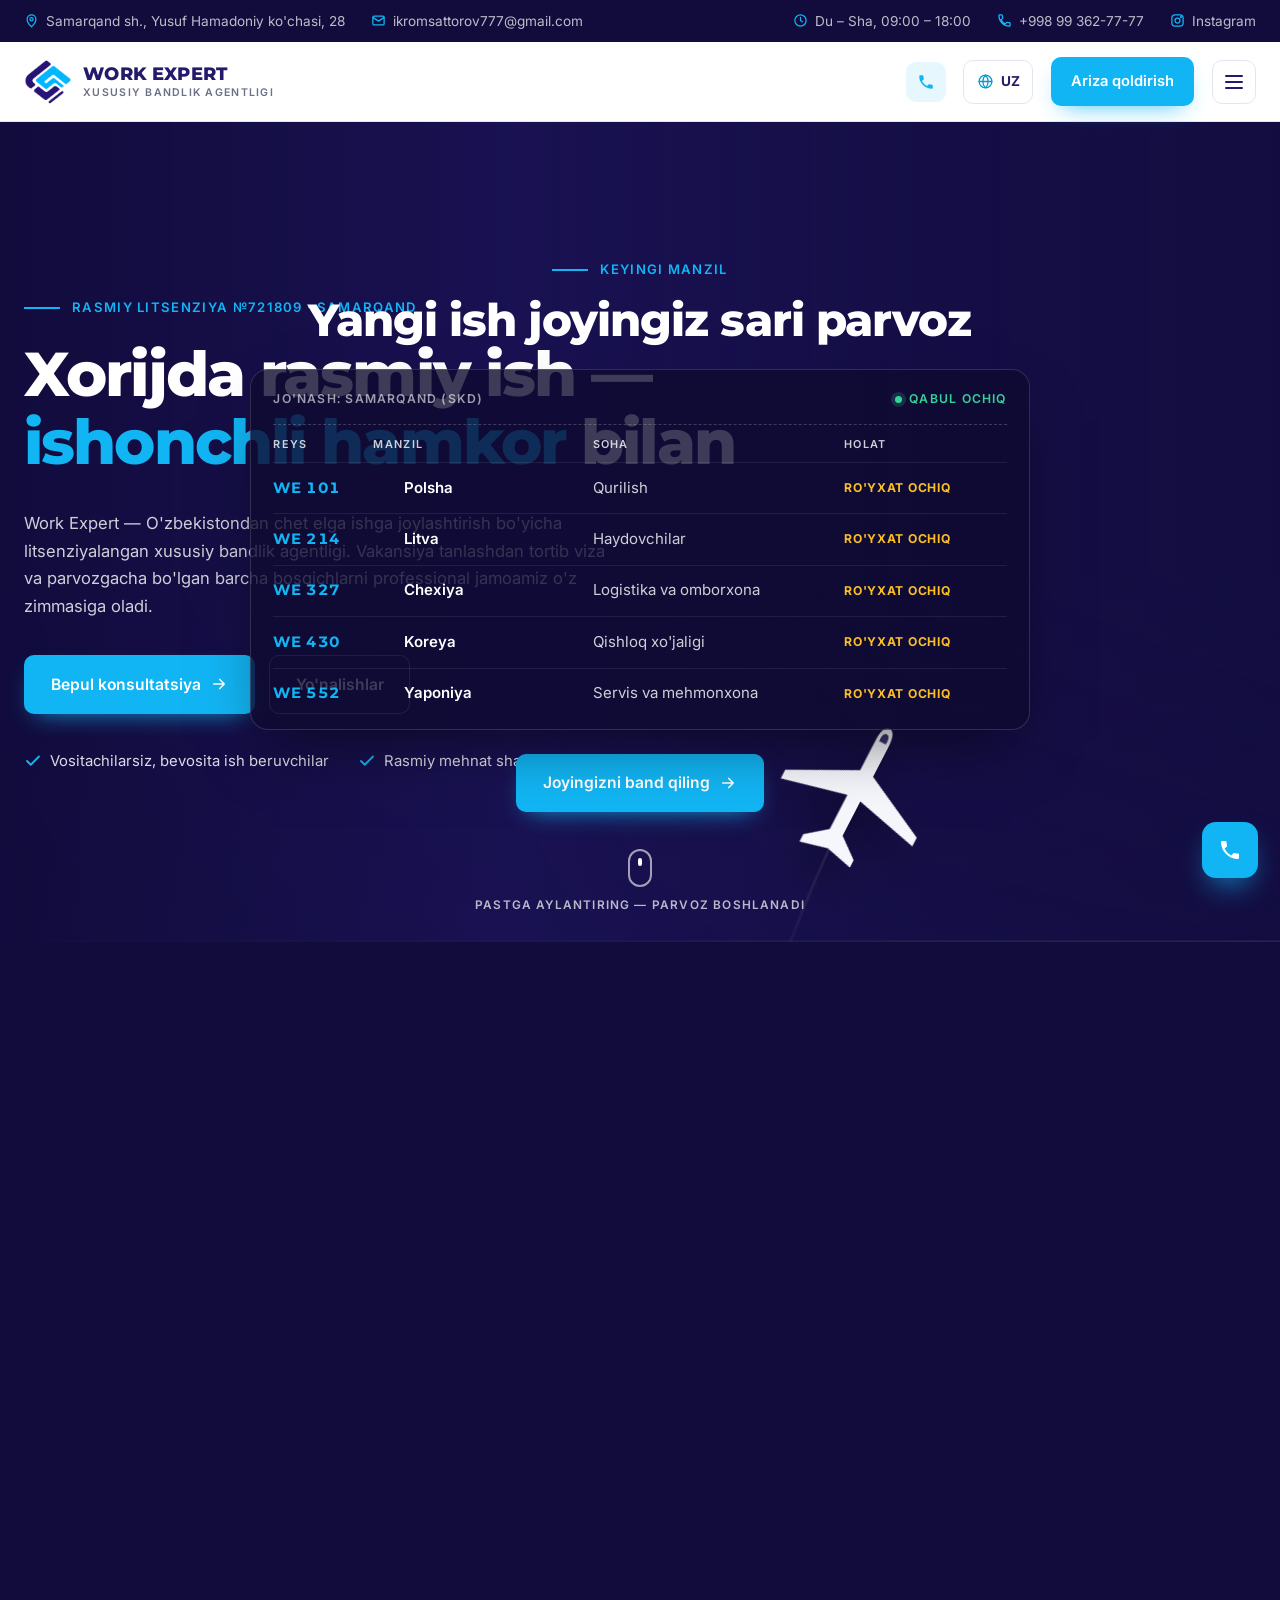
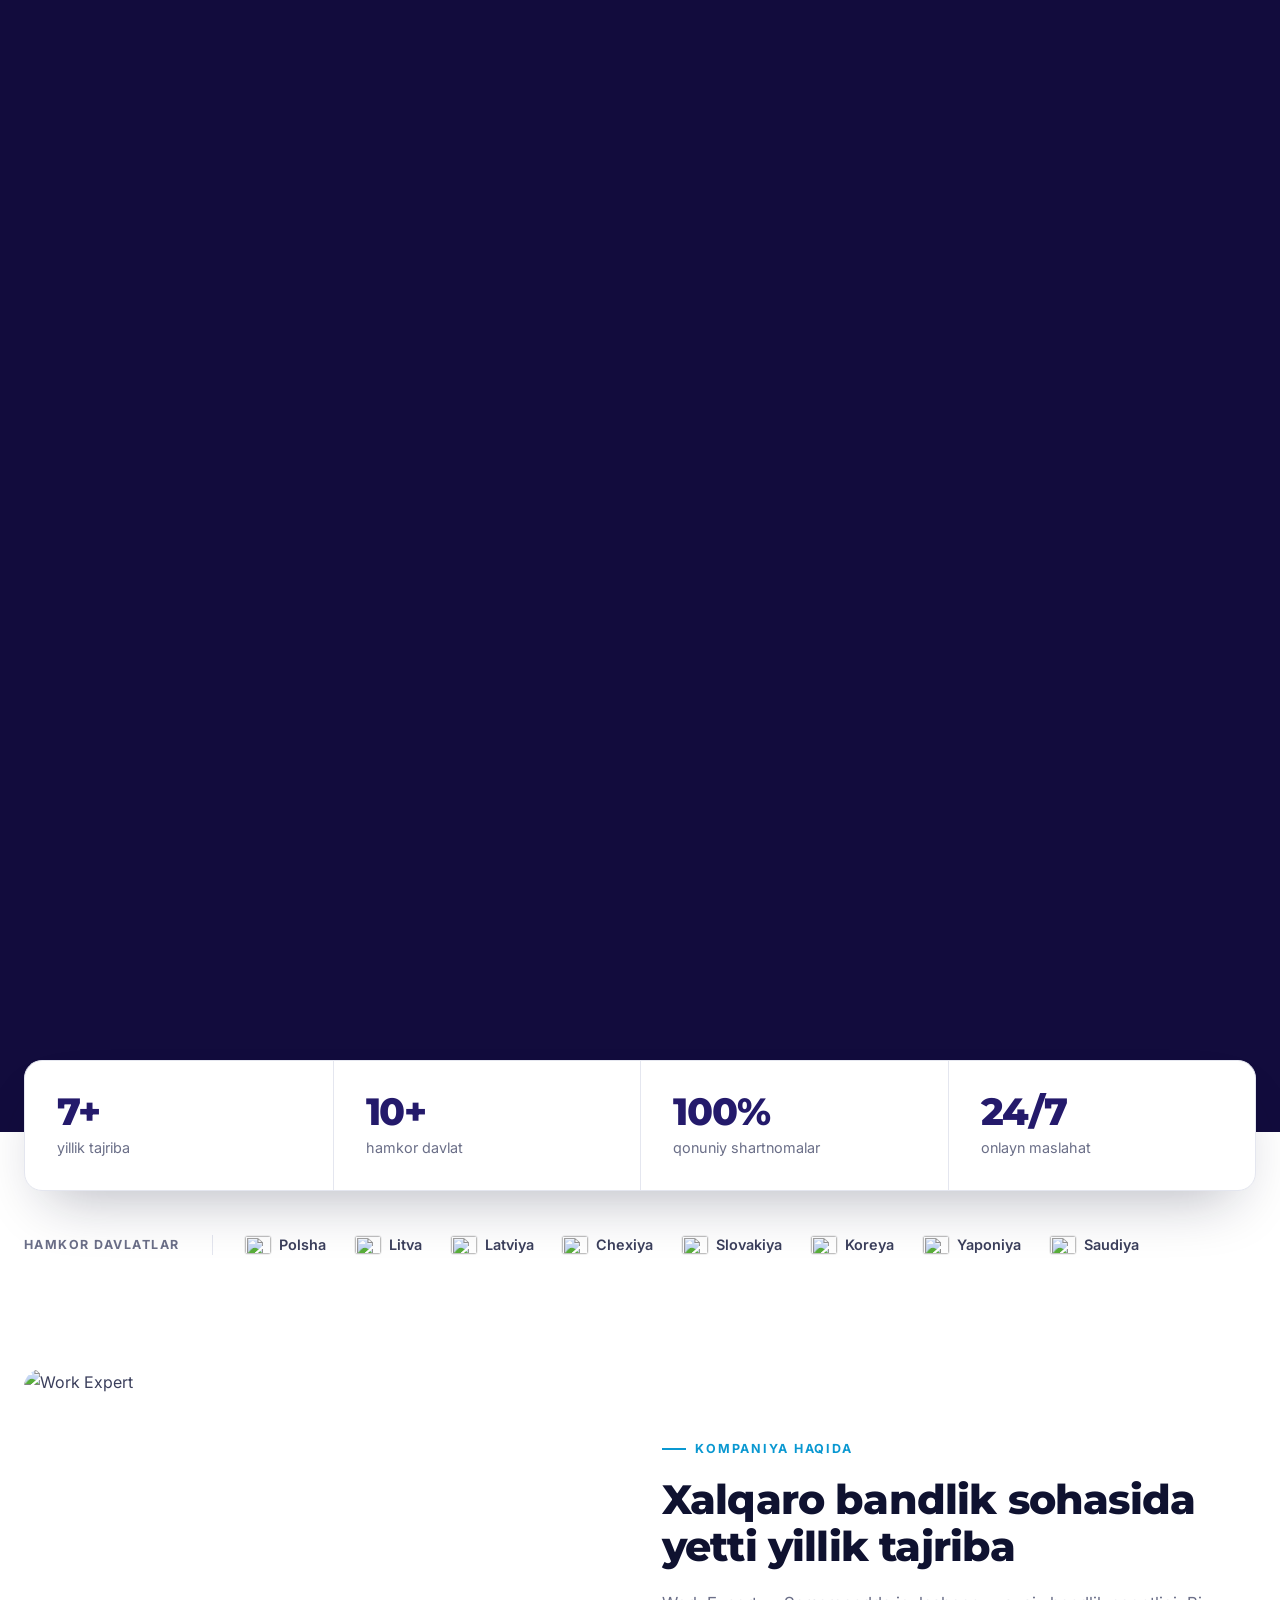
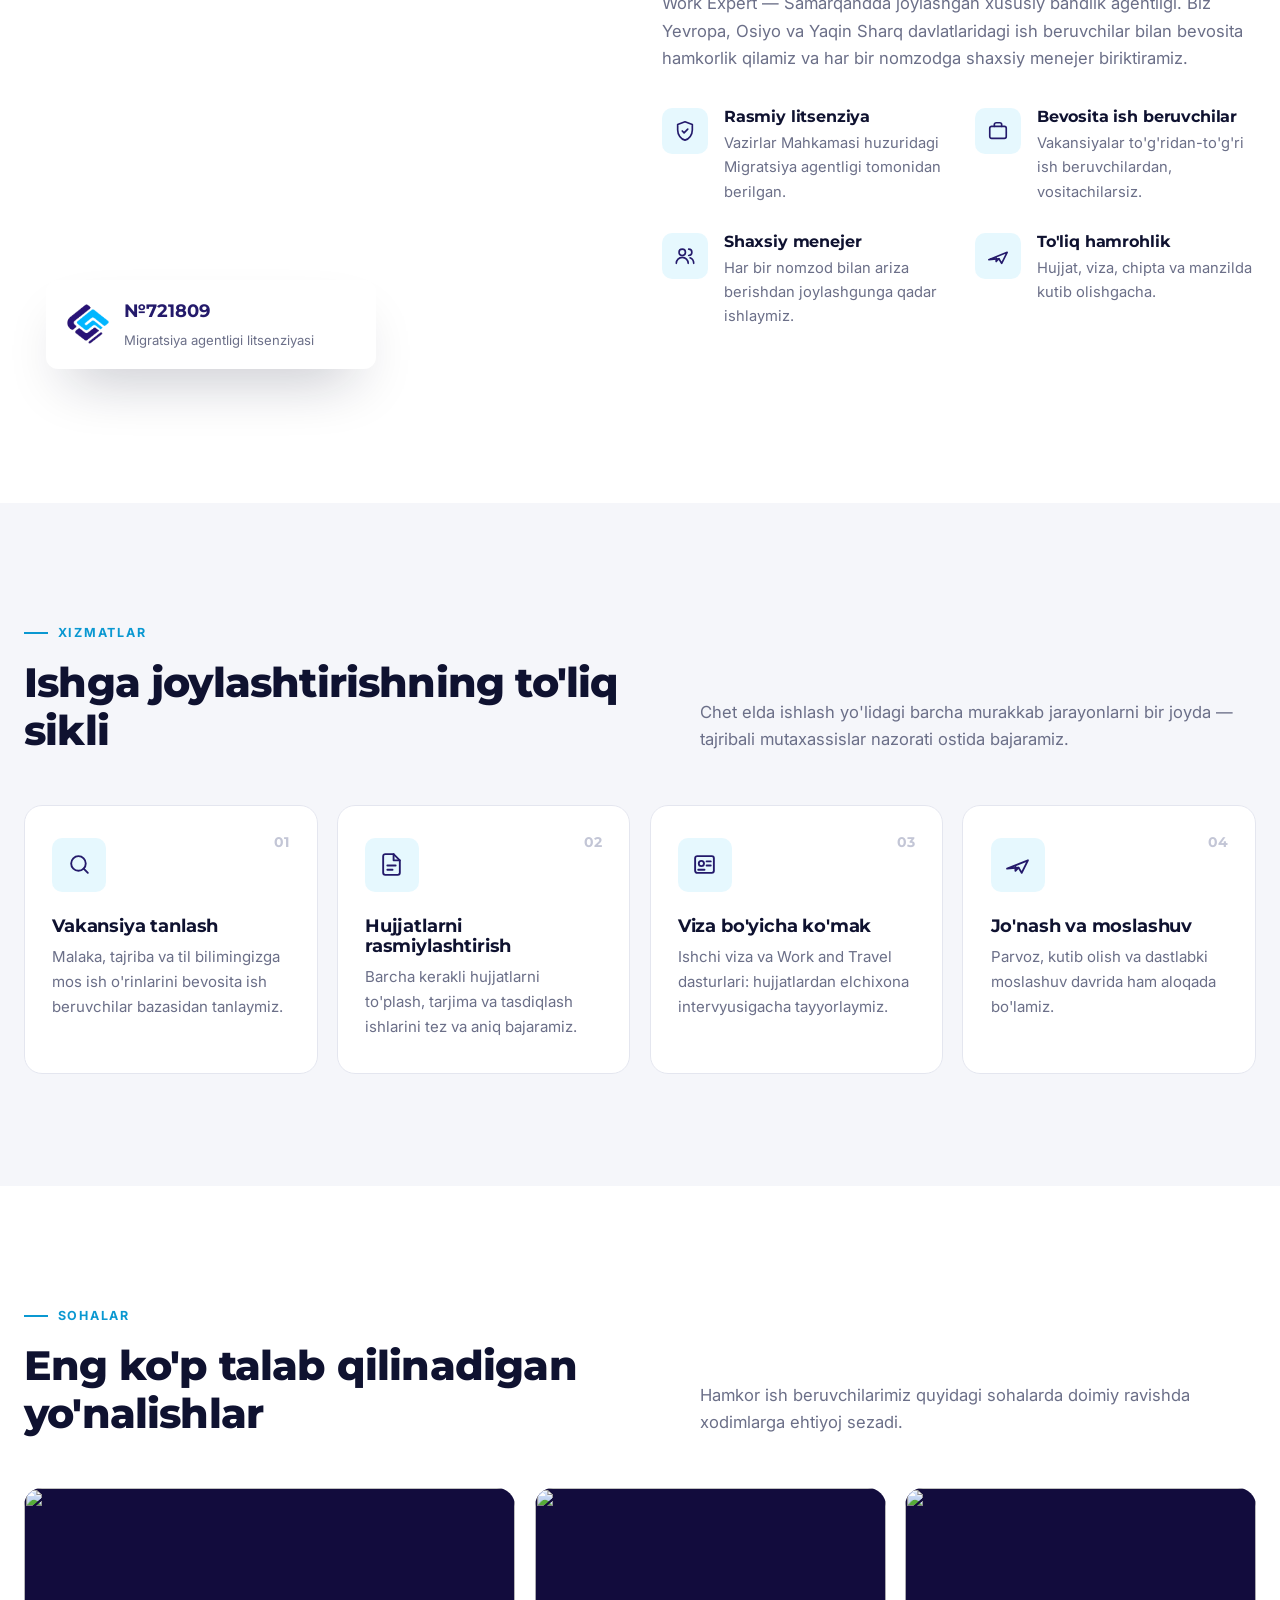
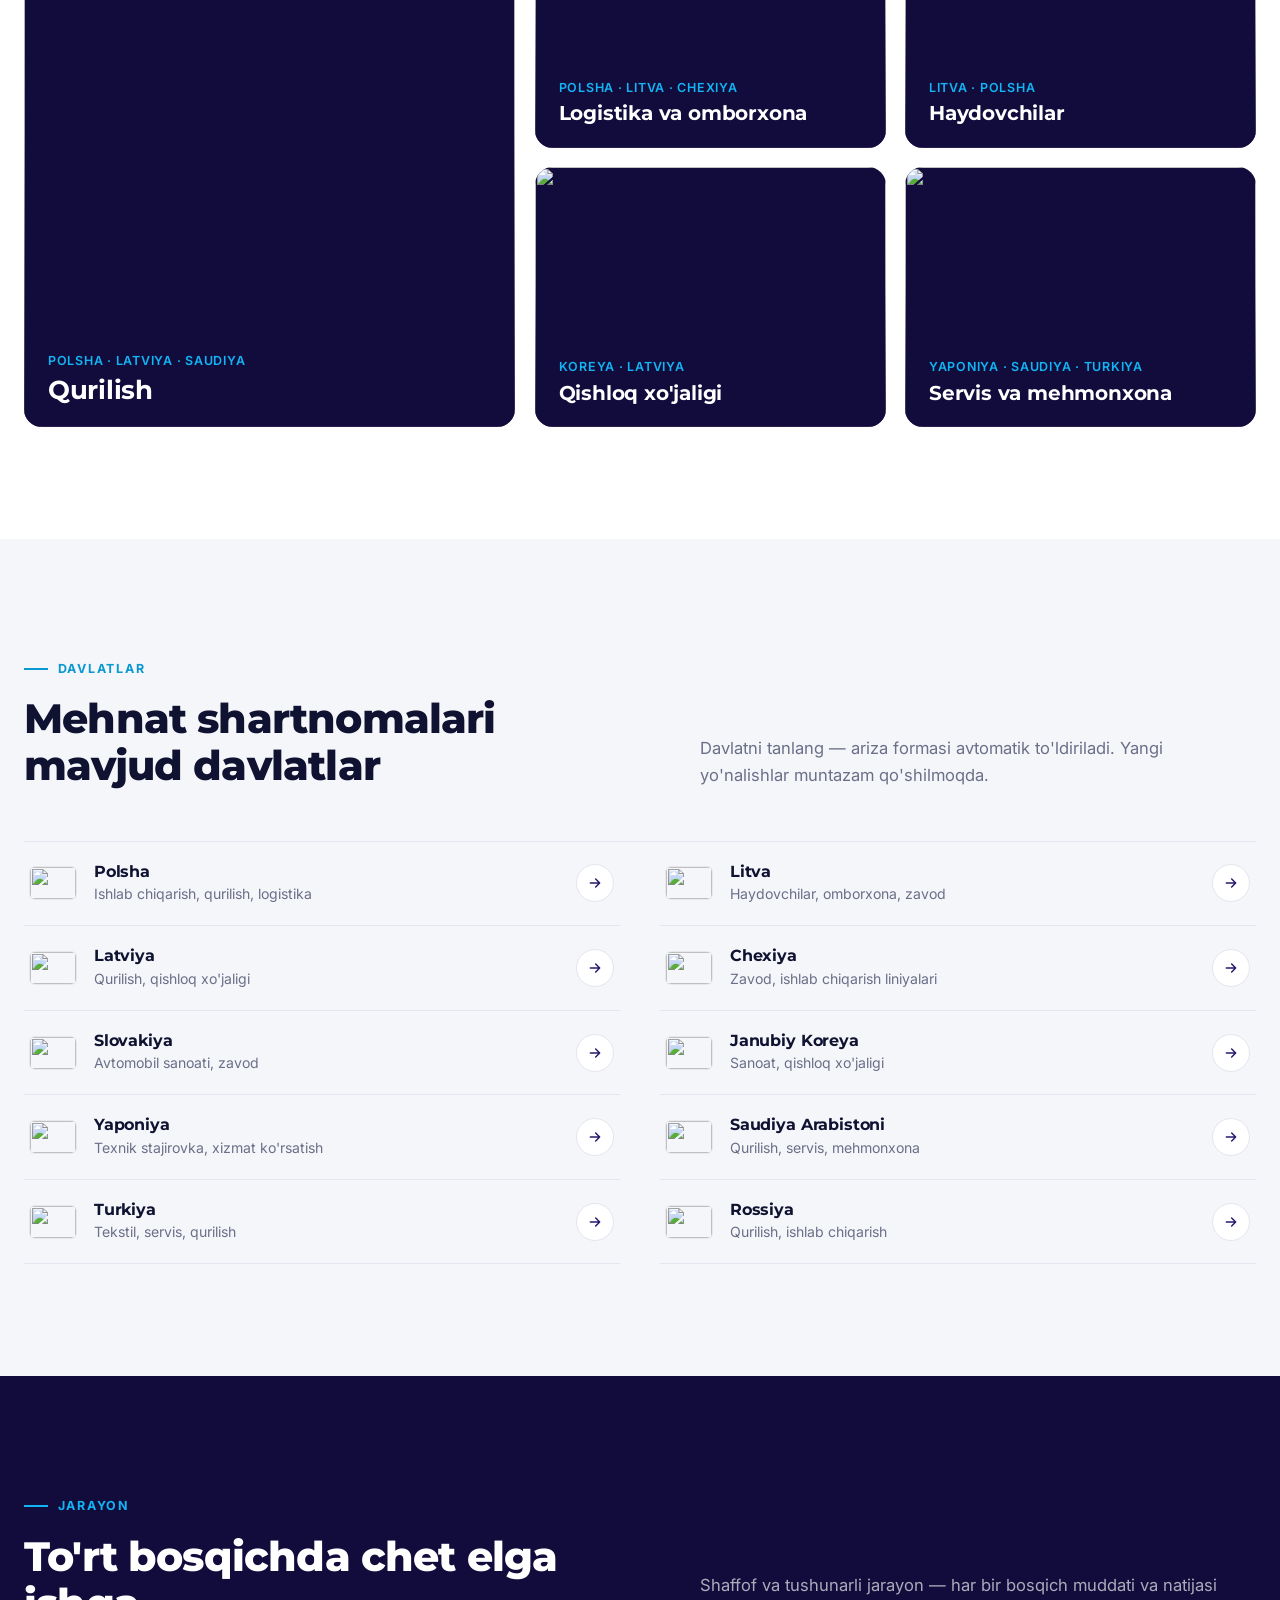
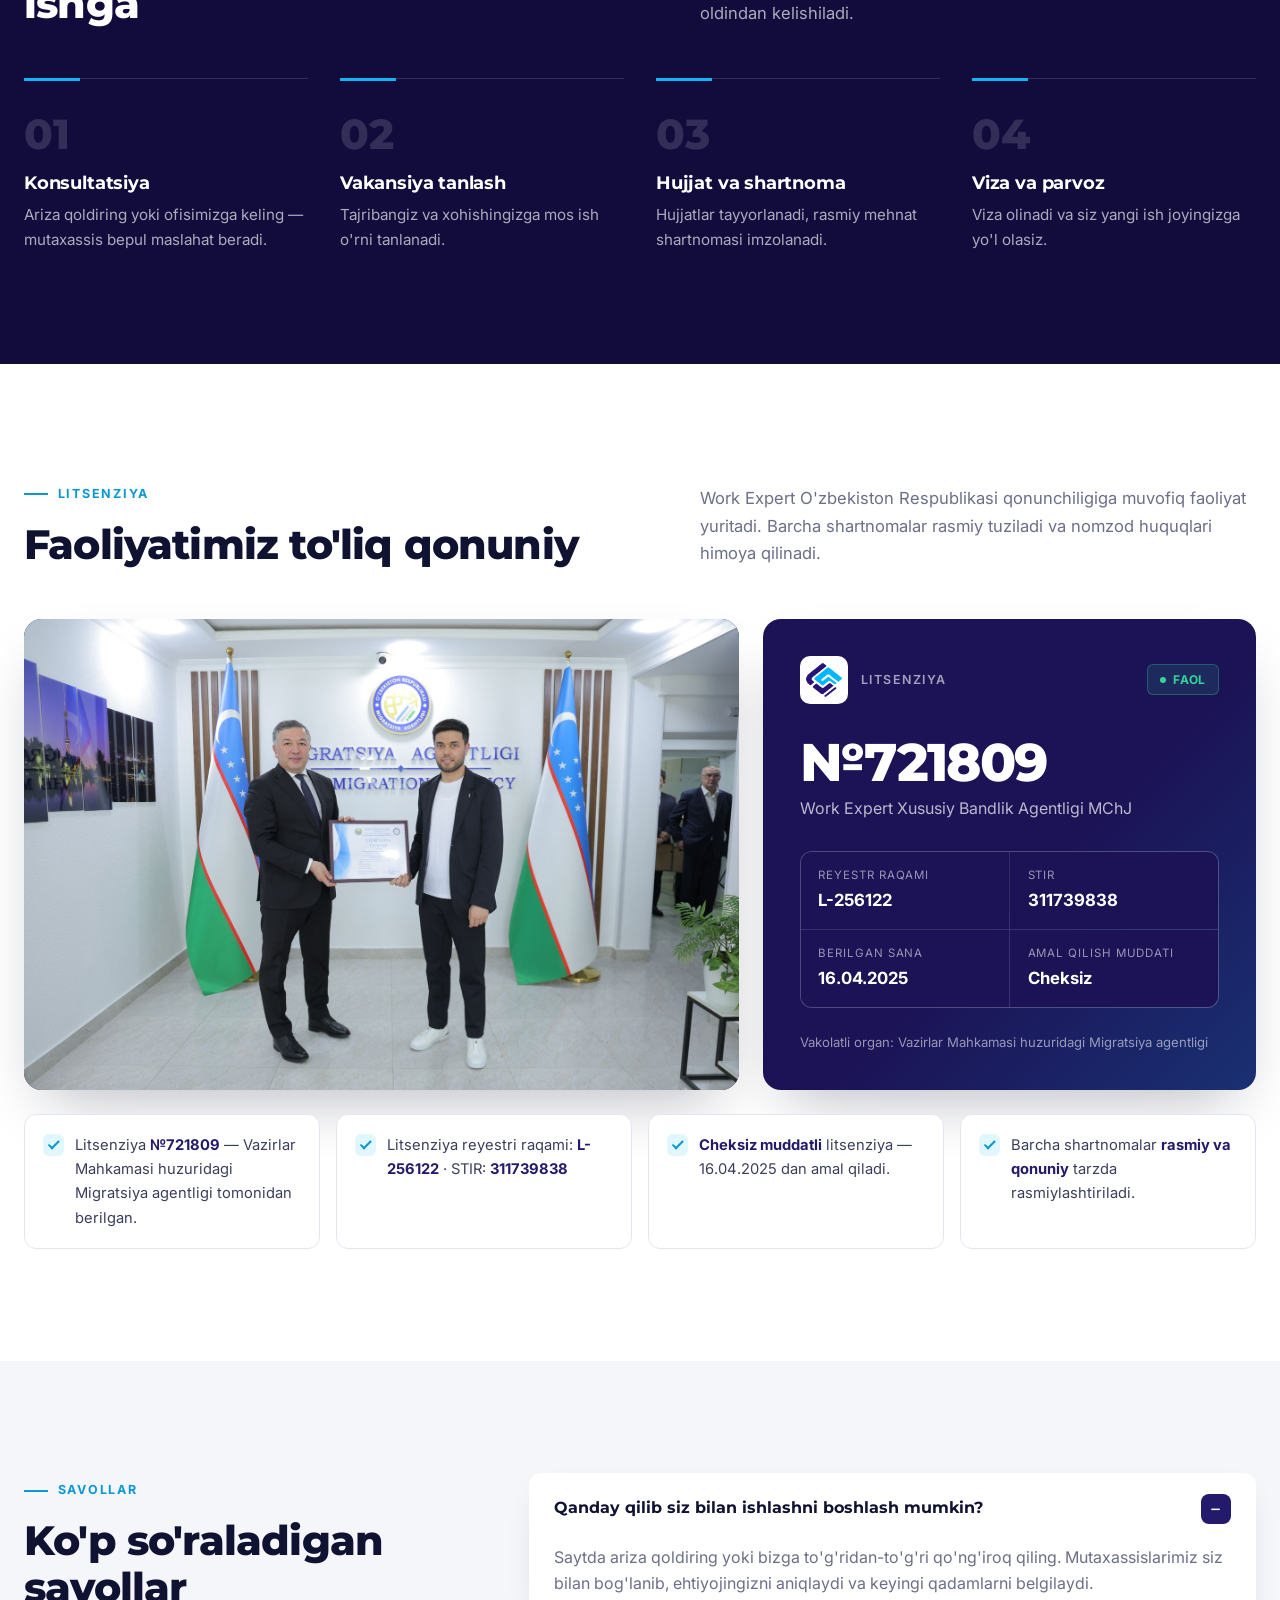
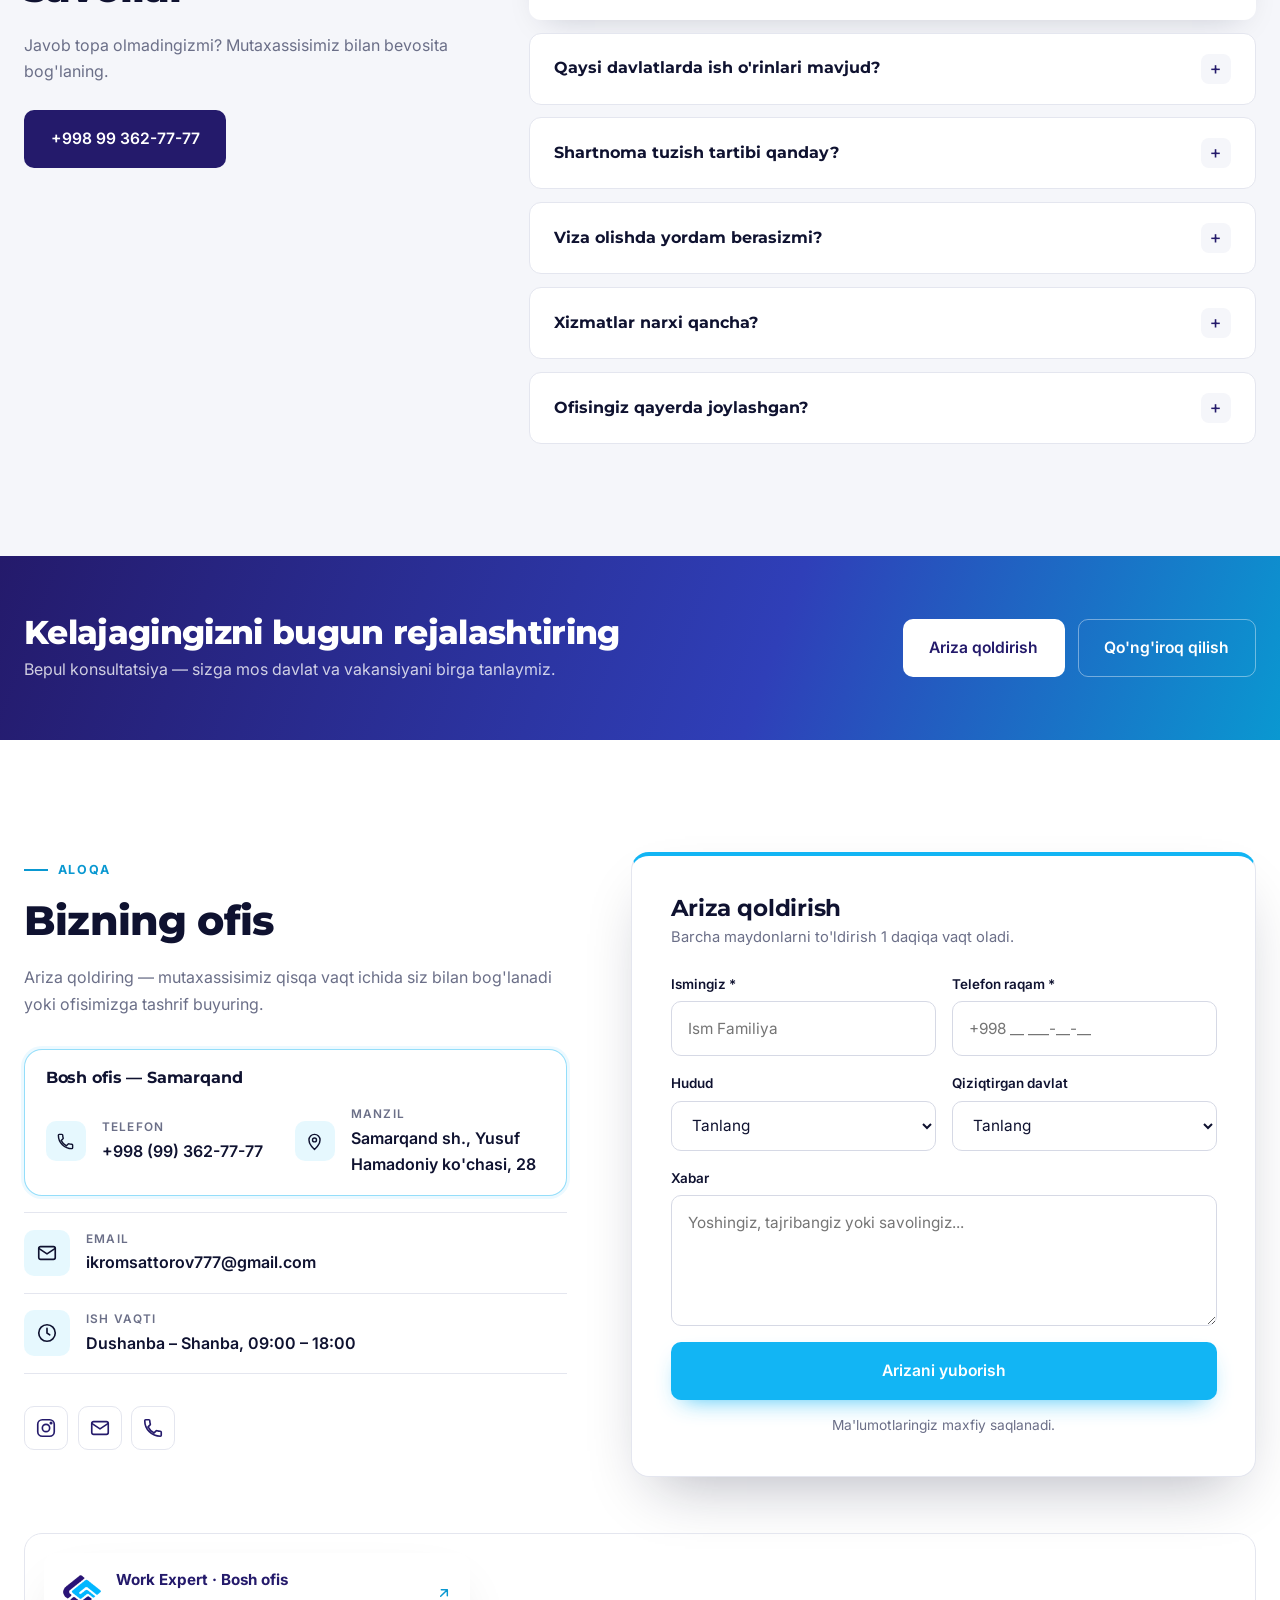
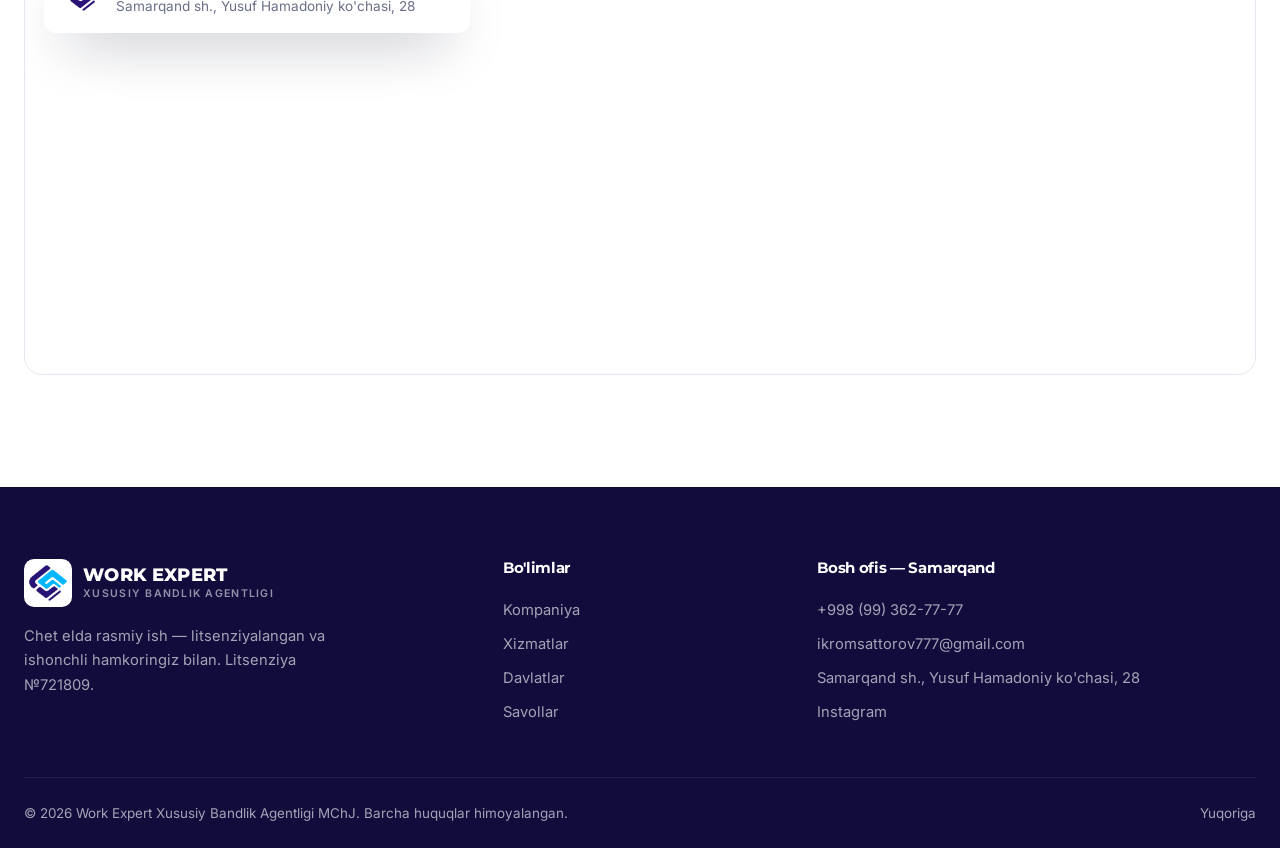
==== commit 887e6c5a: "Asosiy raqam +998 99 362-77-77, Toshkent filiali olib tashlandi (#10)" ====
--- a/index.html
+++ b/index.html
@@ -4,8 +4,8 @@
   <meta charset="UTF-8" />
   <meta name="viewport" content="width=device-width, initial-scale=1.0" />
   <title data-i18n="meta.title">Work Expert — Xususiy Bandlik Agentligi | Samarqand</title>
-  <meta name="description" data-i18n-content="meta.desc" content="Work Expert — chet elda rasmiy ish. Bosh ofis Samarqandda, filial Toshkentda. Litsenziya №721809. Polsha, Litva, Latviya, Chexiya, Slovakiya, Koreya, Yaponiya va boshqa davlatlarda ish o'rinlari. Bepul maslahat." />
-  <meta name="keywords" content="Samarqand, Toshkent, chet elda ish, bandlik agentligi, Work Expert, Polsha ish, Koreya ish, viza, ishga joylashtirish, работа за границей, jobs abroad" />
+  <meta name="description" data-i18n-content="meta.desc" content="Work Expert — chet elda rasmiy ish. Ofis Samarqandda. Litsenziya №721809. Polsha, Litva, Latviya, Chexiya, Slovakiya, Koreya, Yaponiya va boshqa davlatlarda ish o'rinlari. Bepul maslahat." />
+  <meta name="keywords" content="Samarqand, chet elda ish, bandlik agentligi, Work Expert, Polsha ish, Koreya ish, viza, ishga joylashtirish, работа за границей, jobs abroad" />
   <meta name="theme-color" content="#1b1356" />
 
   <meta property="og:type" content="website" />
@@ -30,7 +30,7 @@
     "@context": "https://schema.org",
     "@type": "EmploymentAgency",
     "name": "Work Expert Xususiy Bandlik Agentligi",
-    "telephone": "+998557052020",
+    "telephone": "+998993627777",
     "email": "ikromsattorov777@gmail.com",
     "address": {
       "@type": "PostalAddress",
@@ -41,13 +41,6 @@
     "geo": { "@type": "GeoCoordinates", "latitude": 39.661176, "longitude": 66.963594 },
     "hasMap": "https://maps.apple/p/wTWVK91sjNwEpD",
     "openingHours": "Mo-Sa 09:00-18:00",
-    "department": [{
-      "@type": "EmploymentAgency",
-      "name": "Work Expert — Toshkent filiali",
-      "telephone": "+998550556363",
-      "address": { "@type": "PostalAddress", "addressLocality": "Toshkent", "addressCountry": "UZ" },
-      "url": "https://work-expert.uz"
-    }],
     "availableLanguage": ["uz", "ru", "en"],
     "sameAs": ["https://www.instagram.com/workexpertuz/", "https://work-expert.uz"]
   }
@@ -73,9 +66,9 @@
         <svg viewBox="0 0 24 24" aria-hidden="true"><circle cx="12" cy="12" r="9"/><path d="M12 7v5l3 2"/></svg>
         <span data-i18n="hours.short">Du – Sha, 09:00 – 18:00</span>
       </span>
-      <a href="tel:+998550556363" class="tb-hide-md">
+      <a href="tel:+998993627777" class="tb-hide-md">
         <svg viewBox="0 0 24 24" aria-hidden="true"><path d="M6.6 10.8a15.1 15.1 0 0 0 6.6 6.6l2.2-2.2a1 1 0 0 1 1-.25 11.4 11.4 0 0 0 3.6.57 1 1 0 0 1 1 1V20a1 1 0 0 1-1 1A17 17 0 0 1 3 4a1 1 0 0 1 1-1h3.5a1 1 0 0 1 1 1c0 1.25.2 2.45.57 3.57a1 1 0 0 1-.25 1z"/></svg>
-        <span><span data-i18n="tb.tashkent">Toshkent:</span> +998 55 055-63-63</span>
+        <span>+998 99 362-77-77</span>
       </a>
       <a href="https://www.instagram.com/workexpertuz/" target="_blank" rel="noopener" aria-label="Instagram">
         <svg viewBox="0 0 24 24" aria-hidden="true"><rect x="3" y="3" width="18" height="18" rx="5"/><circle cx="12" cy="12" r="4"/><circle cx="17.5" cy="6.5" r=".8"/></svg>
@@ -107,9 +100,9 @@
     </nav>
 
     <div class="nav-actions">
-      <a href="tel:+998557052020" class="nav-phone" data-i18n-aria="aria.call" aria-label="Qo'ng'iroq qilish">
+      <a href="tel:+998993627777" class="nav-phone" data-i18n-aria="aria.call" aria-label="Qo'ng'iroq qilish">
         <span class="np-ico"><svg viewBox="0 0 24 24" aria-hidden="true"><path d="M6.6 10.8a15.1 15.1 0 0 0 6.6 6.6l2.2-2.2a1 1 0 0 1 1-.25 11.4 11.4 0 0 0 3.6.57 1 1 0 0 1 1 1V20a1 1 0 0 1-1 1A17 17 0 0 1 3 4a1 1 0 0 1 1-1h3.5a1 1 0 0 1 1 1c0 1.25.2 2.45.57 3.57a1 1 0 0 1-.25 1z"/></svg></span>
-        <span class="np-text"><small data-i18n="nav.free">Bepul maslahat</small><b>+998 55 705-20-20</b></span>
+        <span class="np-text"><small data-i18n="nav.free">Bepul maslahat</small><b>+998 99 362-77-77</b></span>
       </a>
 
       <div class="lang" id="lang">
@@ -167,7 +160,7 @@
 
     <div class="container fl-content">
       <div class="hero-content fl-intro">
-        <span class="kicker"><span class="kicker-line"></span><span data-i18n="hero.kicker">Rasmiy litsenziya №721809 · Samarqand · Toshkent</span></span>
+        <span class="kicker"><span class="kicker-line"></span><span data-i18n="hero.kicker">Rasmiy litsenziya №721809 · Samarqand</span></span>
         <h1 data-i18n="hero.title">Xorijda rasmiy ish — <span class="accent">ishonchli hamkor</span> bilan</h1>
         <p class="lead" data-i18n="hero.lead">Work Expert — O'zbekistondan chet elga ishga joylashtirish bo'yicha litsenziyalangan xususiy bandlik agentligi. Vakansiya tanlashdan tortib viza va parvozgacha bo'lgan barcha bosqichlarni professional jamoamiz o'z zimmasiga oladi.</p>
         <div class="hero-cta">
@@ -253,7 +246,7 @@
     <div class="about-text reveal" style="--d:.1s">
       <span class="eyebrow" data-i18n="about.eyebrow">Kompaniya haqida</span>
       <h2 data-i18n="about.title">Xalqaro bandlik sohasida yetti yillik tajriba</h2>
-      <p data-i18n="about.text">Work Expert — bosh ofisi Samarqandda, filiali Toshkentda joylashgan xususiy bandlik agentligi. Biz Yevropa, Osiyo va Yaqin Sharq davlatlaridagi ish beruvchilar bilan bevosita hamkorlik qilamiz va har bir nomzodga shaxsiy menejer biriktiramiz.</p>
+      <p data-i18n="about.text">Work Expert — Samarqandda joylashgan xususiy bandlik agentligi. Biz Yevropa, Osiyo va Yaqin Sharq davlatlaridagi ish beruvchilar bilan bevosita hamkorlik qilamiz va har bir nomzodga shaxsiy menejer biriktiramiz.</p>
       <div class="features">
         <div class="feature">
           <div class="f-ico"><svg viewBox="0 0 24 24" aria-hidden="true"><path d="M12 2 4 5v6c0 5 3.4 9.7 8 11 4.6-1.3 8-6 8-11V5z"/><path d="m9 12 2 2 4-4"/></svg></div>
@@ -452,7 +445,7 @@
       <span class="eyebrow" data-i18n="nav.faq">Savollar</span>
       <h2 data-i18n="faq.title">Ko'p so'raladigan savollar</h2>
       <p class="muted" data-i18n="faq.text">Javob topa olmadingizmi? Mutaxassisimiz bilan bevosita bog'laning.</p>
-      <a href="tel:+998557052020" class="btn btn-dark">+998 55 705-20-20</a>
+      <a href="tel:+998993627777" class="btn btn-dark">+998 99 362-77-77</a>
     </div>
     <div class="faq">
       <details class="faq-item reveal" open>
@@ -465,7 +458,7 @@
       </details>
       <details class="faq-item reveal">
         <summary data-i18n="faq.q3">Shartnoma tuzish tartibi qanday?</summary>
-        <p data-i18n="faq.a3">Samarqanddagi bosh ofisimizga (Yusuf Hamadoniy ko'chasi, 28) yoki Toshkent filialimizga tashrif buyuring yoki qo'ng'iroq qiling. Maslahatdan so'ng siz uchun mos ish o'rni tanlanadi, hujjatlar tayyorlanadi va rasmiy shartnoma imzolanadi.</p>
+        <p data-i18n="faq.a3">Samarqanddagi ofisimizga (Yusuf Hamadoniy ko'chasi, 28) tashrif buyuring yoki qo'ng'iroq qiling. Maslahatdan so'ng siz uchun mos ish o'rni tanlanadi, hujjatlar tayyorlanadi va rasmiy shartnoma imzolanadi.</p>
       </details>
       <details class="faq-item reveal">
         <summary data-i18n="faq.q4">Viza olishda yordam berasizmi?</summary>
@@ -476,8 +469,8 @@
         <p data-i18n="faq.a5">Narxlar xizmat turi va yo'nalishga qarab farq qiladi. Bepul maslahat olish uchun biz bilan bog'laning — mutaxassisimiz batafsil ma'lumot beradi.</p>
       </details>
       <details class="faq-item reveal">
-        <summary data-i18n="faq.q6">Ofislaringiz qayerda joylashgan?</summary>
-        <p data-i18n="faq.a6">Bosh ofisimiz Samarqand shahrida, Yusuf Hamadoniy ko'chasi, 28-uyda joylashgan. Toshkentda esa filialimiz bor (+998 55 055-63-63). Ikkala ofis ham bir xil litsenziya, vakansiyalar bazasi va xizmat sifati asosida ishlaydi.</p>
+        <summary data-i18n="faq.q6">Ofisingiz qayerda joylashgan?</summary>
+        <p data-i18n="faq.a6">Ofisimiz Samarqand shahrida, Yusuf Hamadoniy ko'chasi, 28-uyda joylashgan. Dushanbadan shanbagacha 09:00 – 18:00 da qabul qilamiz. Tashrifdan oldin +998 99 362-77-77 raqamiga qo'ng'iroq qilishingizni tavsiya qilamiz.</p>
       </details>
     </div>
   </div>
@@ -492,7 +485,7 @@
     </div>
     <div class="cta-actions">
       <a href="#contact" class="btn btn-light" data-i18n="cta.apply">Ariza qoldirish</a>
-      <a href="tel:+998557052020" class="btn btn-outline-light" data-i18n="band.call">Qo'ng'iroq qilish</a>
+      <a href="tel:+998993627777" class="btn btn-outline-light" data-i18n="band.call">Qo'ng'iroq qilish</a>
     </div>
   </div>
 </section>
@@ -502,38 +495,22 @@
   <div class="container contact">
     <div class="contact-info reveal">
       <span class="eyebrow" data-i18n="nav.contact">Aloqa</span>
-      <h2 data-i18n="ct.title">Bizning ofislar</h2>
+      <h2 data-i18n="ct.title">Bizning ofis</h2>
       <p class="muted" data-i18n="ct.text">Ariza qoldiring — mutaxassisimiz qisqa vaqt ichida siz bilan bog'lanadi yoki ofisimizga tashrif buyuring.</p>
 
       <div class="offices">
         <div class="office office-main">
           <div class="office-head">
             <h3 data-i18n="ct.hq">Bosh ofis — Samarqand</h3>
-            <span class="office-tag" data-i18n="ct.hqTag">Asosiy</span>
           </div>
           <ul class="c-list">
             <li>
               <span class="c-ico"><svg viewBox="0 0 24 24" aria-hidden="true"><path d="M6.6 10.8a15.1 15.1 0 0 0 6.6 6.6l2.2-2.2a1 1 0 0 1 1-.25 11.4 11.4 0 0 0 3.6.57 1 1 0 0 1 1 1V20a1 1 0 0 1-1 1A17 17 0 0 1 3 4a1 1 0 0 1 1-1h3.5a1 1 0 0 1 1 1c0 1.25.2 2.45.57 3.57a1 1 0 0 1-.25 1z"/></svg></span>
-              <div><small data-i18n="ct.phone">Telefon</small><a href="tel:+998557052020">+998 (55) 705-20-20</a></div>
+              <div><small data-i18n="ct.phone">Telefon</small><a href="tel:+998993627777">+998 (99) 362-77-77</a></div>
             </li>
             <li>
               <span class="c-ico"><svg viewBox="0 0 24 24" aria-hidden="true"><path d="M12 22s7-6.2 7-12a7 7 0 0 0-14 0c0 5.8 7 12 7 12z"/><circle cx="12" cy="10" r="2.5"/></svg></span>
               <div><small data-i18n="ct.addr">Manzil</small><a href="https://www.google.com/maps?q=39.661176,66.963594&ll=39.661176,66.963594&z=16" class="js-map" target="_blank" rel="noopener" data-i18n="addr.full">Samarqand sh., Yusuf Hamadoniy ko'chasi, 28</a></div>
-            </li>
-          </ul>
-        </div>
-        <div class="office">
-          <div class="office-head">
-            <h3 data-i18n="ct.tash">Toshkent filiali</h3>
-          </div>
-          <ul class="c-list">
-            <li>
-              <span class="c-ico"><svg viewBox="0 0 24 24" aria-hidden="true"><path d="M6.6 10.8a15.1 15.1 0 0 0 6.6 6.6l2.2-2.2a1 1 0 0 1 1-.25 11.4 11.4 0 0 0 3.6.57 1 1 0 0 1 1 1V20a1 1 0 0 1-1 1A17 17 0 0 1 3 4a1 1 0 0 1 1-1h3.5a1 1 0 0 1 1 1c0 1.25.2 2.45.57 3.57a1 1 0 0 1-.25 1z"/></svg></span>
-              <div><small data-i18n="ct.phone">Telefon</small><a href="tel:+998550556363">+998 (55) 055-63-63</a></div>
-            </li>
-            <li>
-              <span class="c-ico"><svg viewBox="0 0 24 24" aria-hidden="true"><circle cx="12" cy="12" r="9"/><path d="M3 12h18M12 3c2.5 2.6 3.8 5.6 3.8 9s-1.3 6.4-3.8 9c-2.5-2.6-3.8-5.6-3.8-9S9.5 5.6 12 3z"/></svg></span>
-              <div><small data-i18n="ct.site">Sayt</small><a href="https://work-expert.uz" target="_blank" rel="noopener">work-expert.uz</a></div>
             </li>
           </ul>
         </div>
@@ -557,7 +534,7 @@
         <a href="mailto:ikromsattorov777@gmail.com" aria-label="Email">
           <svg viewBox="0 0 24 24" aria-hidden="true"><rect x="3" y="5" width="18" height="14" rx="2"/><path d="m3 7 9 6 9-6"/></svg>
         </a>
-        <a href="tel:+998557052020" data-i18n-aria="aria.call" aria-label="Qo'ng'iroq qilish">
+        <a href="tel:+998993627777" data-i18n-aria="aria.call" aria-label="Qo'ng'iroq qilish">
           <svg viewBox="0 0 24 24" aria-hidden="true"><path d="M6.6 10.8a15.1 15.1 0 0 0 6.6 6.6l2.2-2.2a1 1 0 0 1 1-.25 11.4 11.4 0 0 0 3.6.57 1 1 0 0 1 1 1V20a1 1 0 0 1-1 1A17 17 0 0 1 3 4a1 1 0 0 1 1-1h3.5a1 1 0 0 1 1 1c0 1.25.2 2.45.57 3.57a1 1 0 0 1-.25 1z"/></svg>
         </a>
       </div>
@@ -662,14 +639,9 @@
     </div>
     <div>
       <h4 data-i18n="ct.hq">Bosh ofis — Samarqand</h4>
-      <a href="tel:+998557052020">+998 (55) 705-20-20</a>
+      <a href="tel:+998993627777">+998 (99) 362-77-77</a>
       <a href="mailto:ikromsattorov777@gmail.com">ikromsattorov777@gmail.com</a>
       <a href="https://www.google.com/maps?q=39.661176,66.963594&ll=39.661176,66.963594&z=16" class="js-map" target="_blank" rel="noopener" data-i18n="addr.full">Samarqand sh., Yusuf Hamadoniy ko'chasi, 28</a>
-    </div>
-    <div>
-      <h4 data-i18n="ct.tash">Toshkent filiali</h4>
-      <a href="tel:+998550556363">+998 (55) 055-63-63</a>
-      <a href="https://work-expert.uz" target="_blank" rel="noopener">work-expert.uz</a>
       <a href="https://www.instagram.com/workexpertuz/" target="_blank" rel="noopener">Instagram</a>
     </div>
   </div>
@@ -711,7 +683,7 @@
 </div>
 
 <!-- Floating call button -->
-<a href="tel:+998557052020" class="fab" data-i18n-aria="aria.call" aria-label="Qo'ng'iroq qilish">
+<a href="tel:+998993627777" class="fab" data-i18n-aria="aria.call" aria-label="Qo'ng'iroq qilish">
   <svg viewBox="0 0 24 24" aria-hidden="true"><path d="M6.6 10.8a15.1 15.1 0 0 0 6.6 6.6l2.2-2.2a1 1 0 0 1 1-.25 11.4 11.4 0 0 0 3.6.57 1 1 0 0 1 1 1V20a1 1 0 0 1-1 1A17 17 0 0 1 3 4a1 1 0 0 1 1-1h3.5a1 1 0 0 1 1 1c0 1.25.2 2.45.57 3.57a1 1 0 0 1-.25 1z"/></svg>
 </a>
 
--- a/assets/css/style.css
+++ b/assets/css/style.css
@@ -432,7 +432,7 @@
 
 /* ---------- Footer ---------- */
 .footer { background: var(--navy-900); color: rgba(255,255,255,.62); padding: 72px 0 0; }
-.foot-grid { display: grid; grid-template-columns: 1.6fr 1fr 1.4fr 1fr; gap: 2.5rem; padding-bottom: 3rem; }
+.foot-grid { display: grid; grid-template-columns: 1.6fr 1fr 1.6fr; gap: 2.5rem; padding-bottom: 3rem; }
 .footer p { margin-top: 1.1rem; max-width: 320px; font-size: .92rem; }
 .footer h4 { color: #fff; font-size: .95rem; margin-bottom: 1.1rem; }
 .foot-grid > div > a:not(.brand) { display: block; padding: .3rem 0; font-size: .92rem; transition: color .2s; word-break: break-word; }
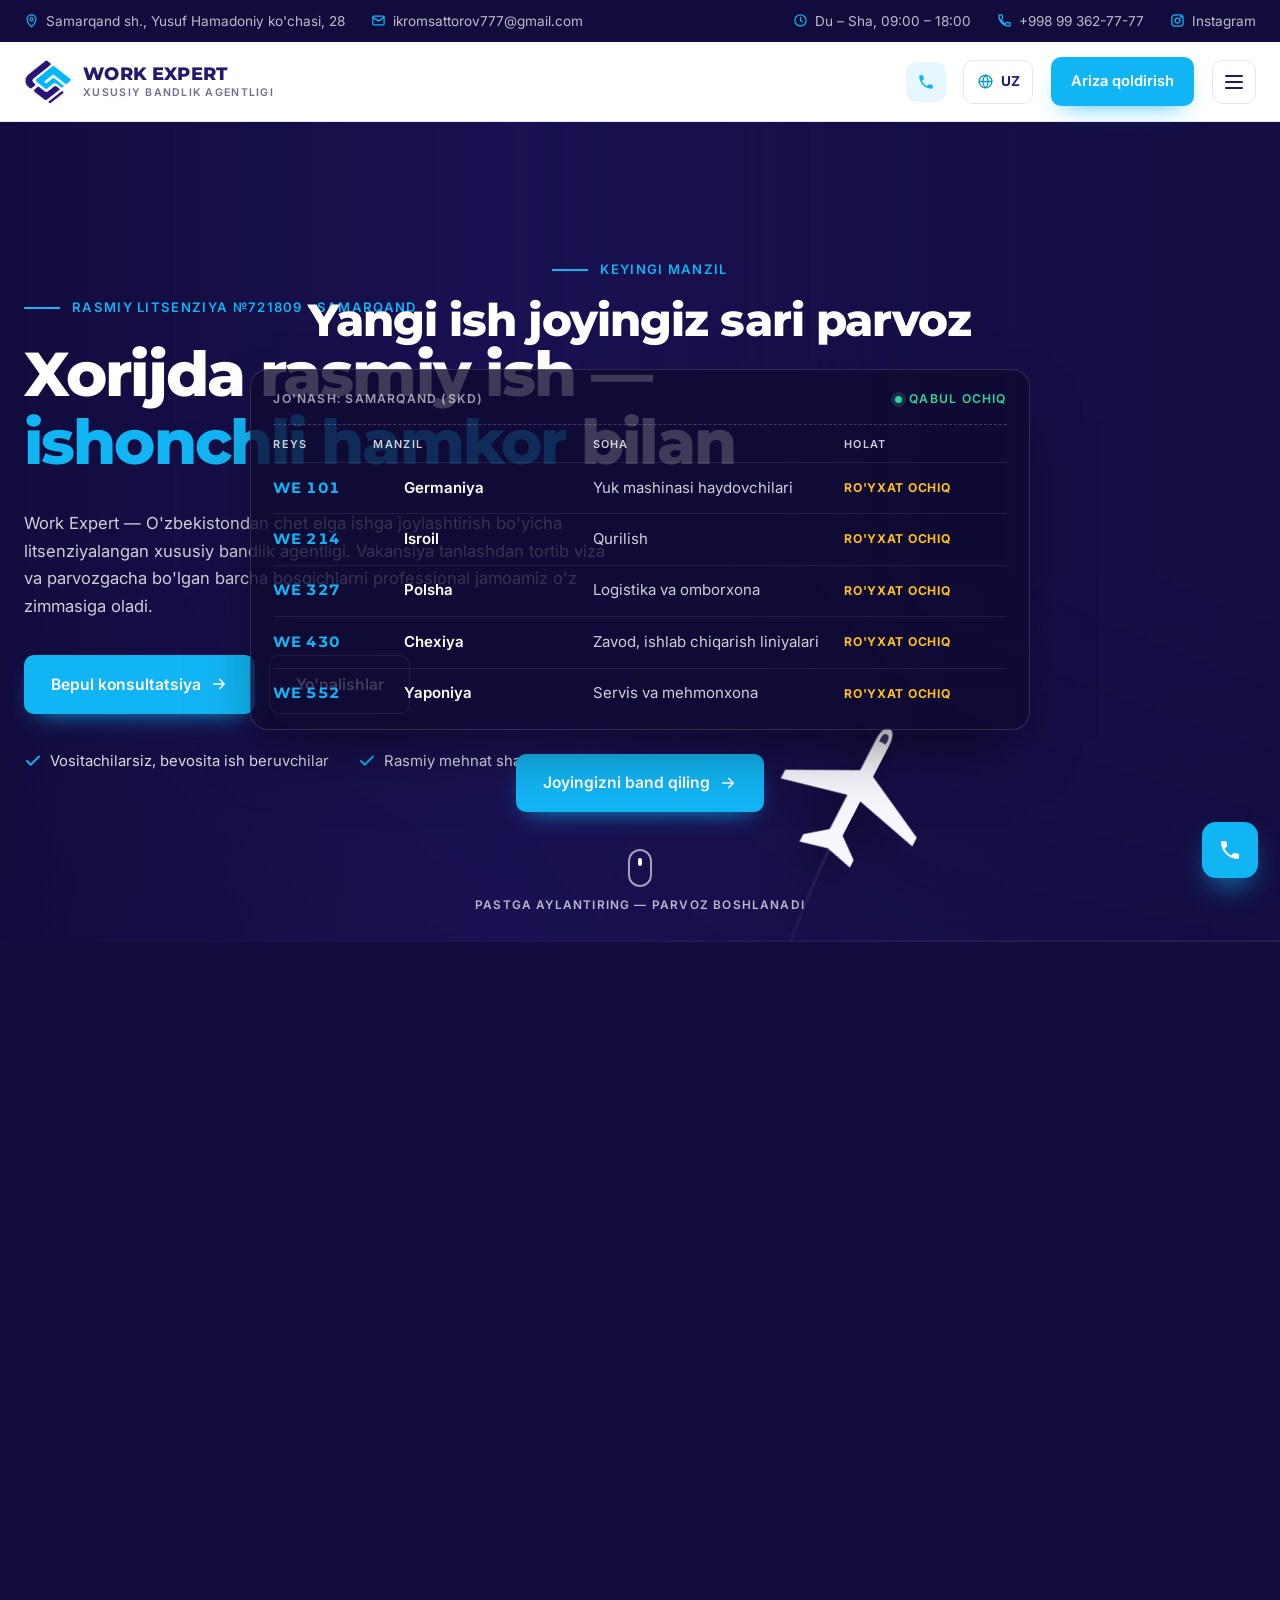
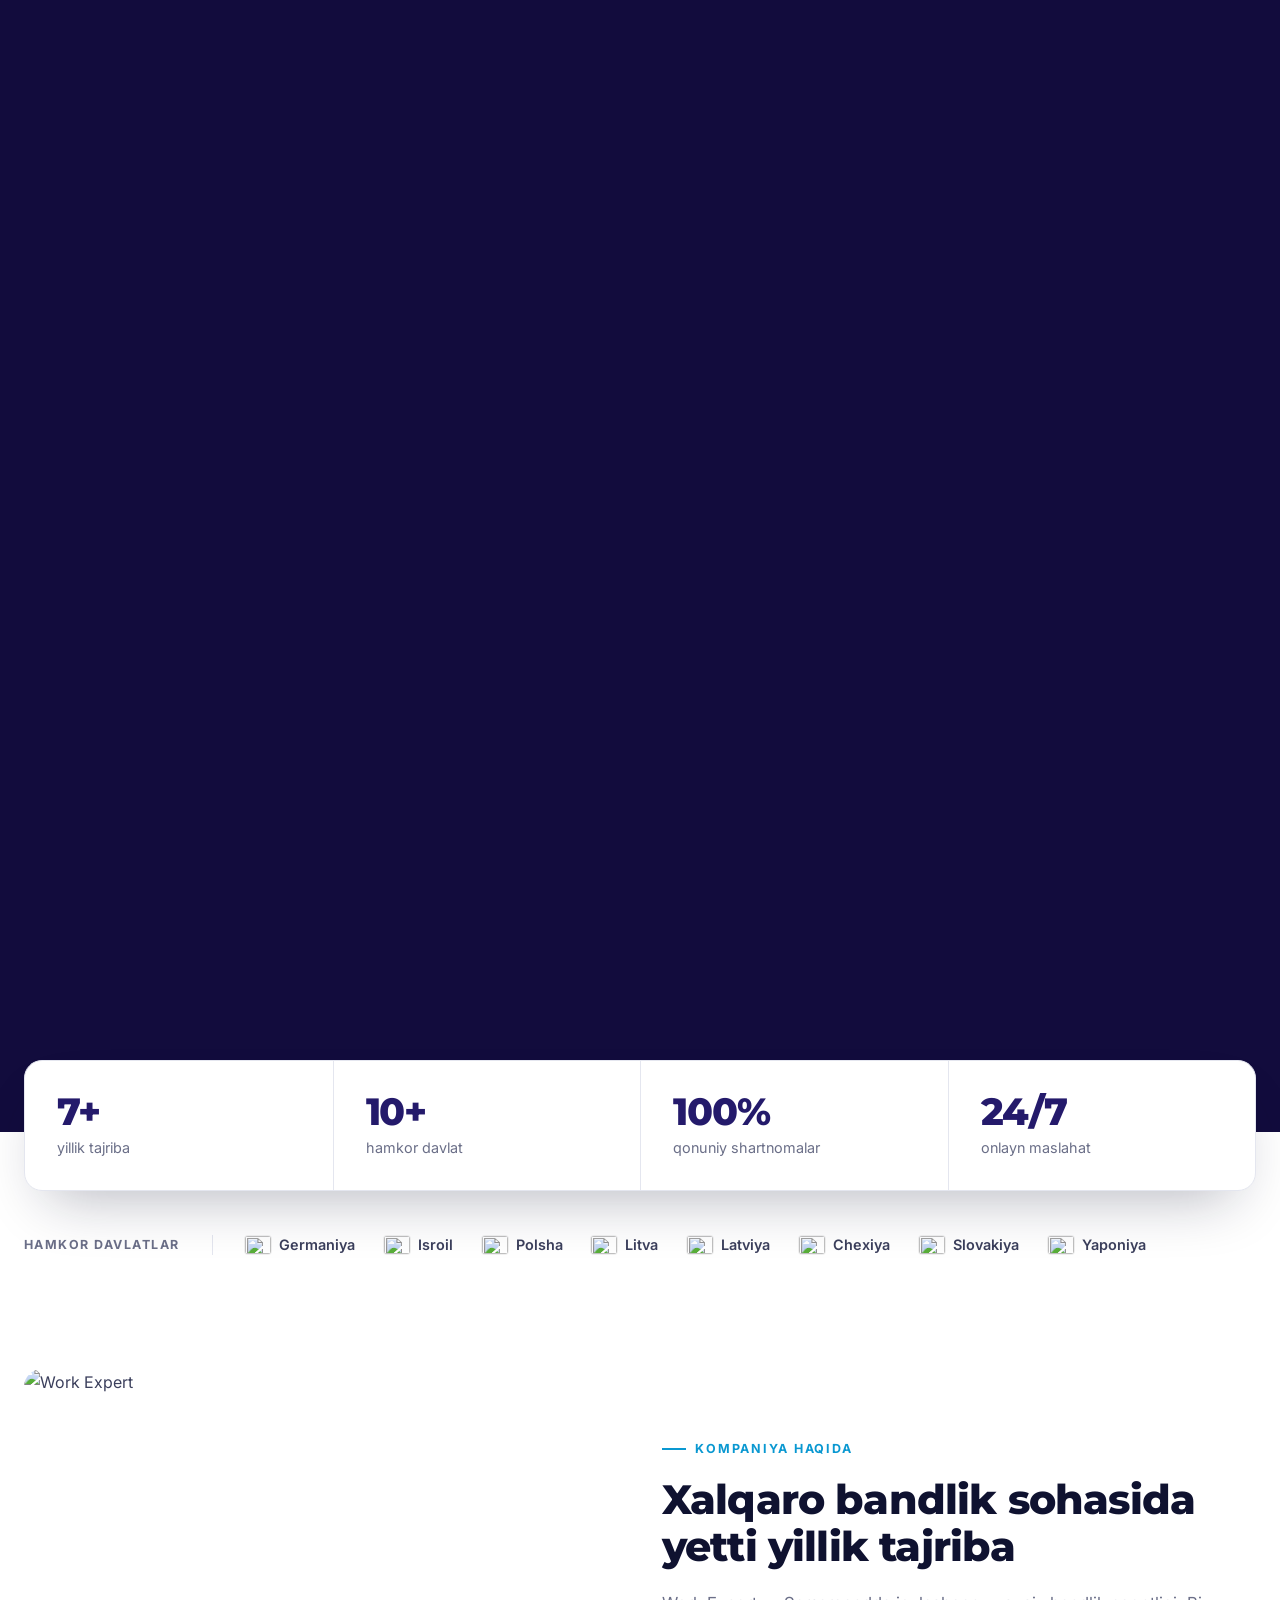
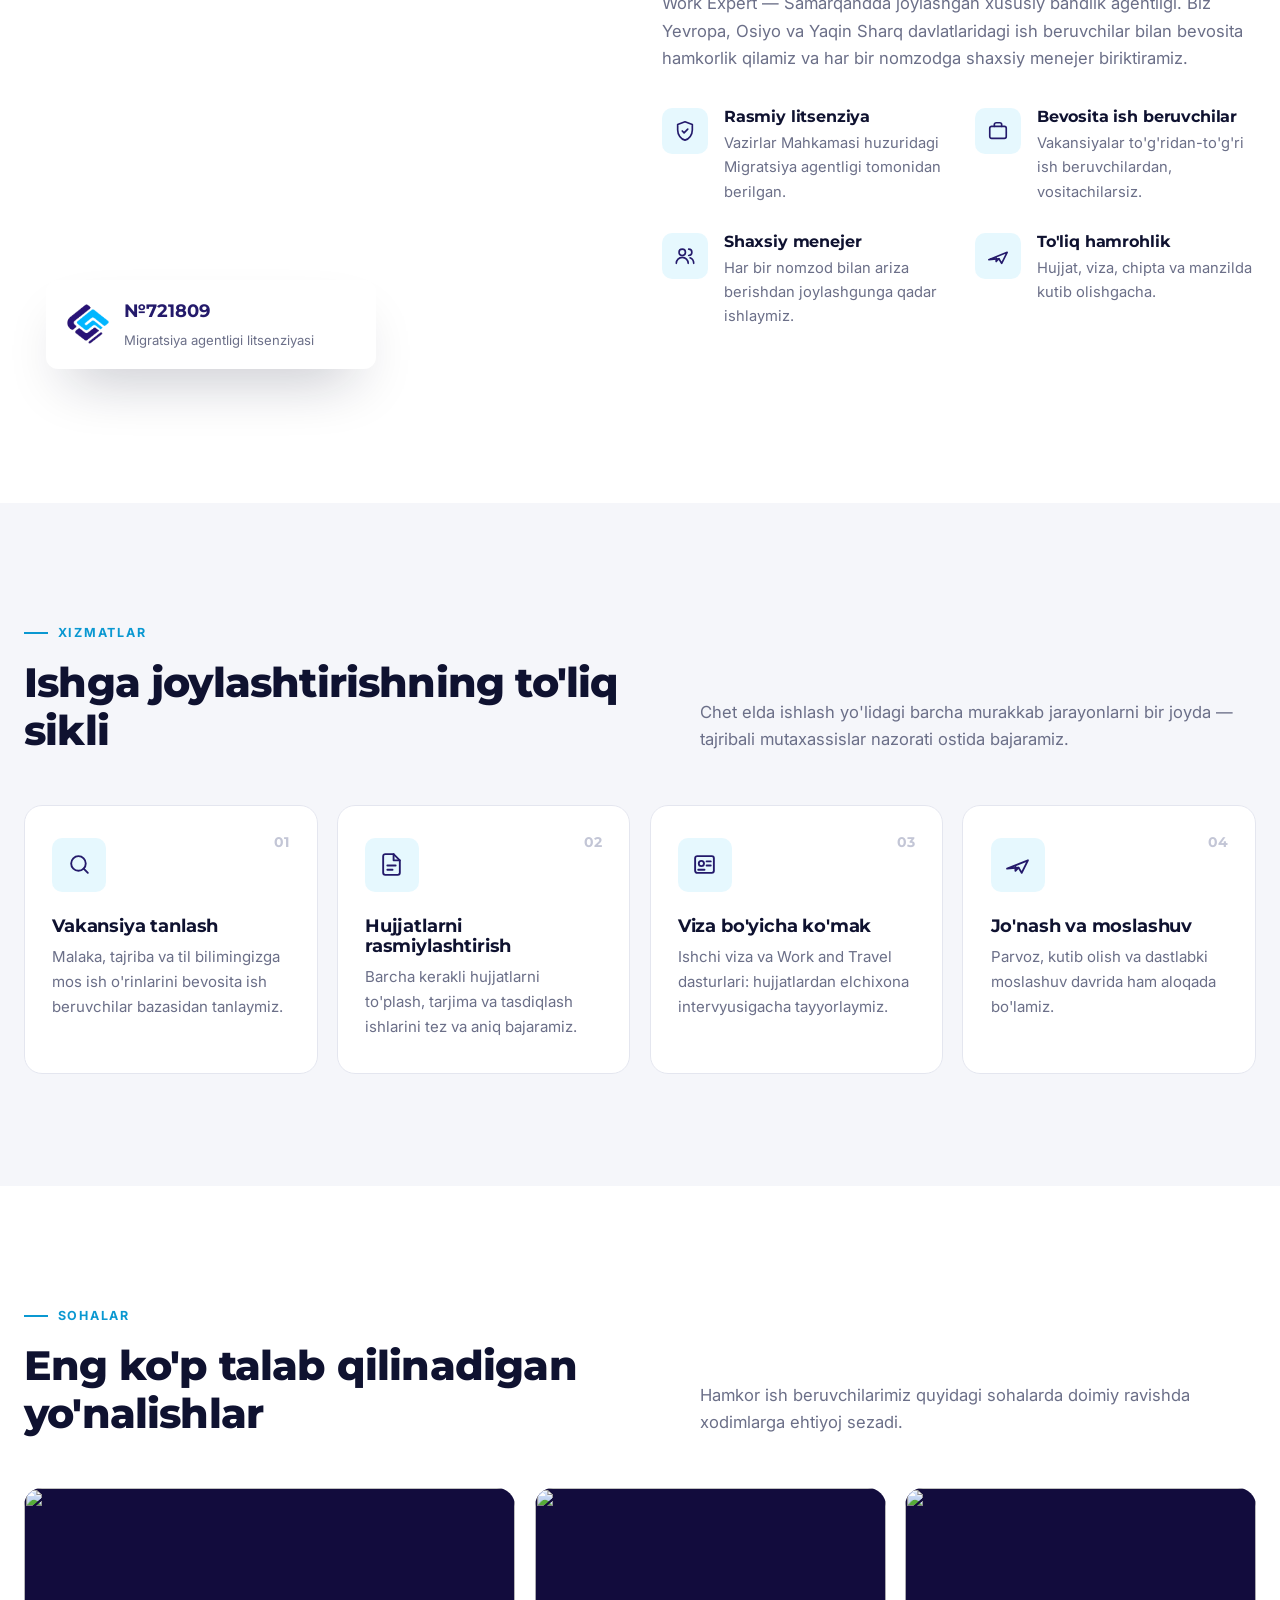
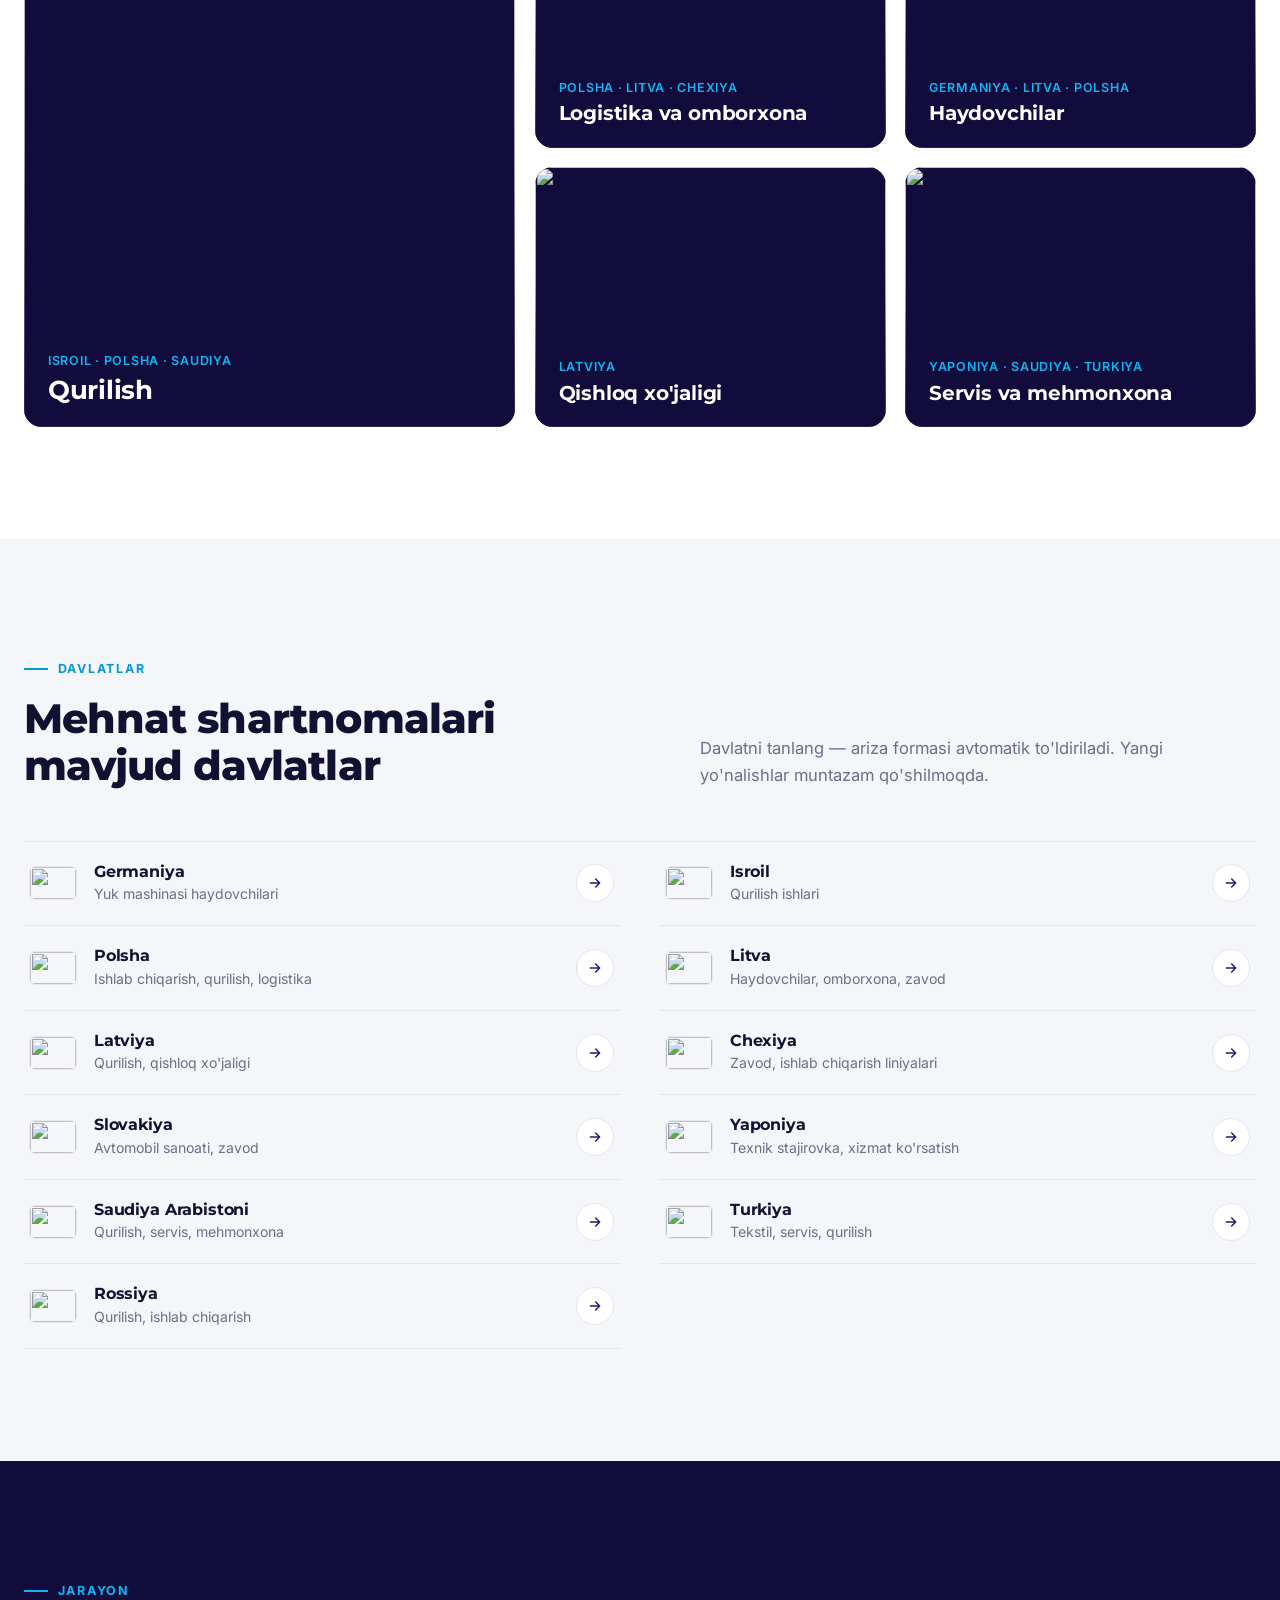
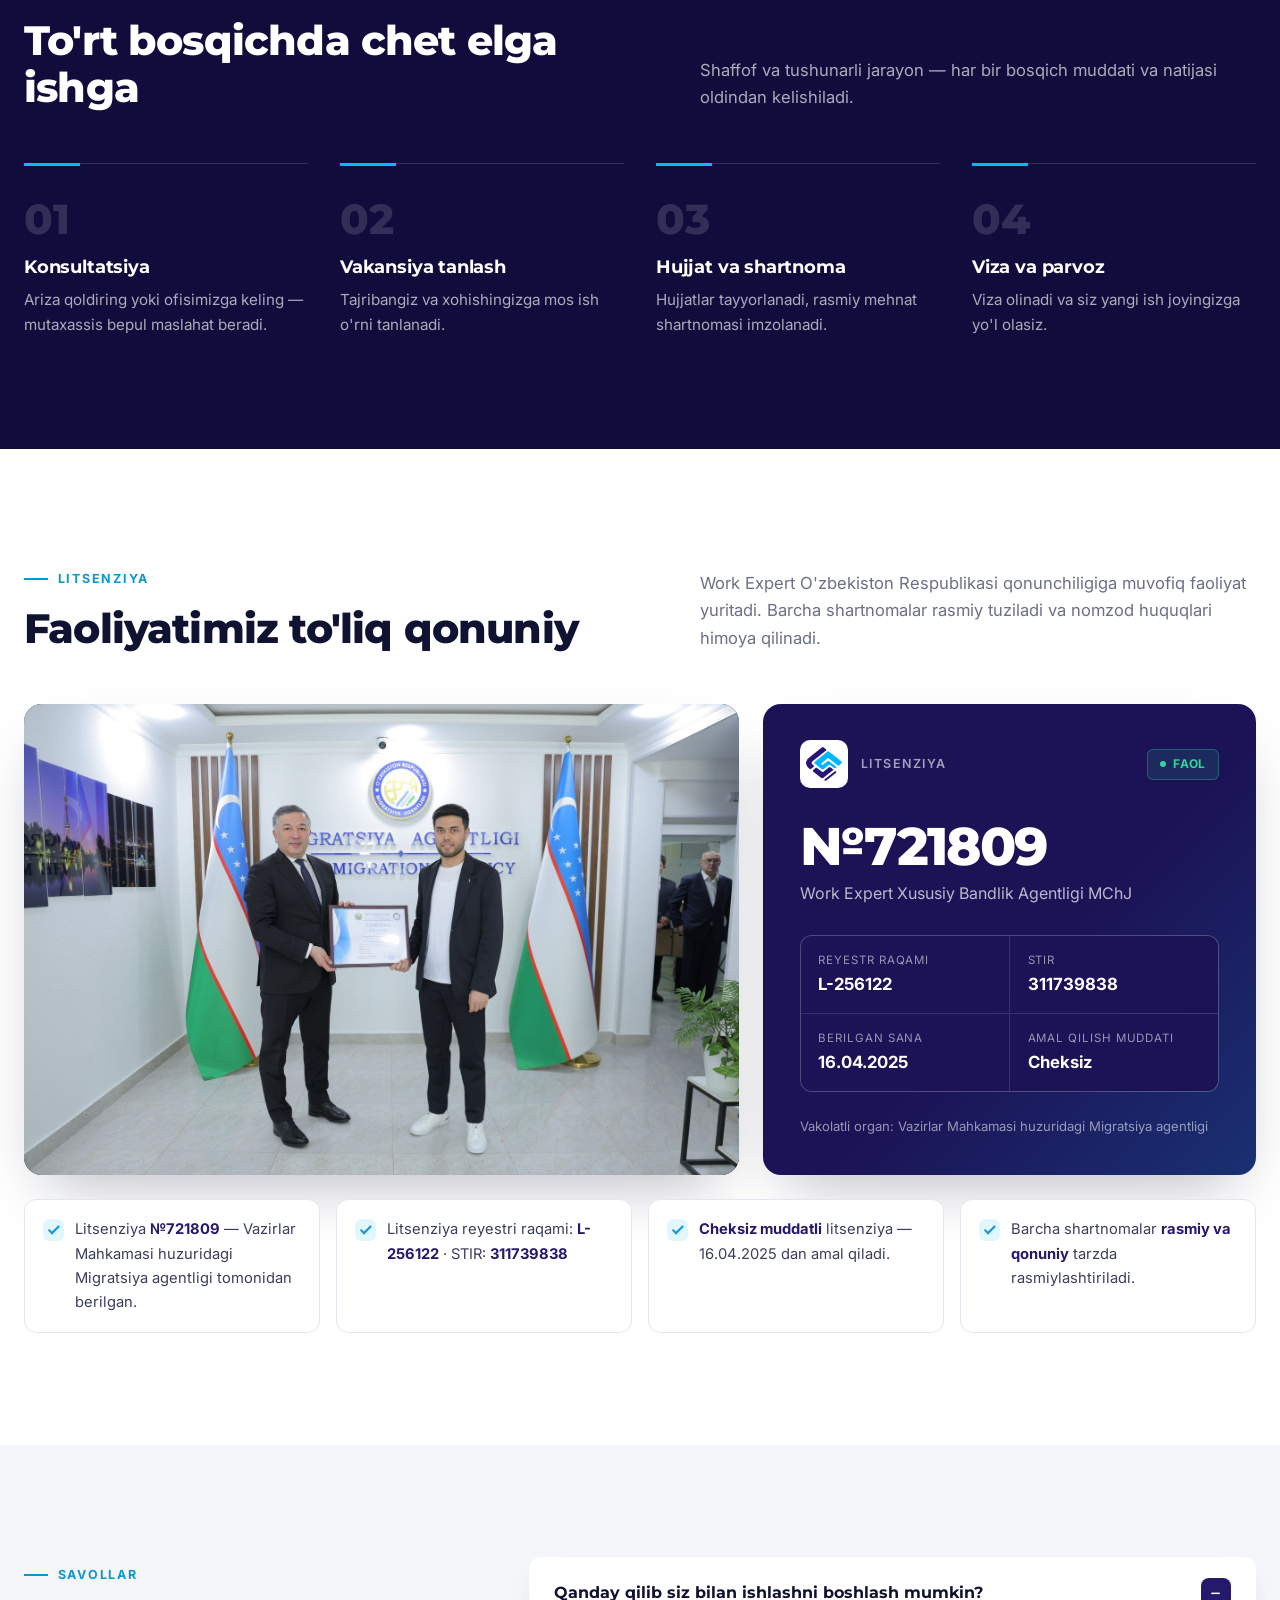
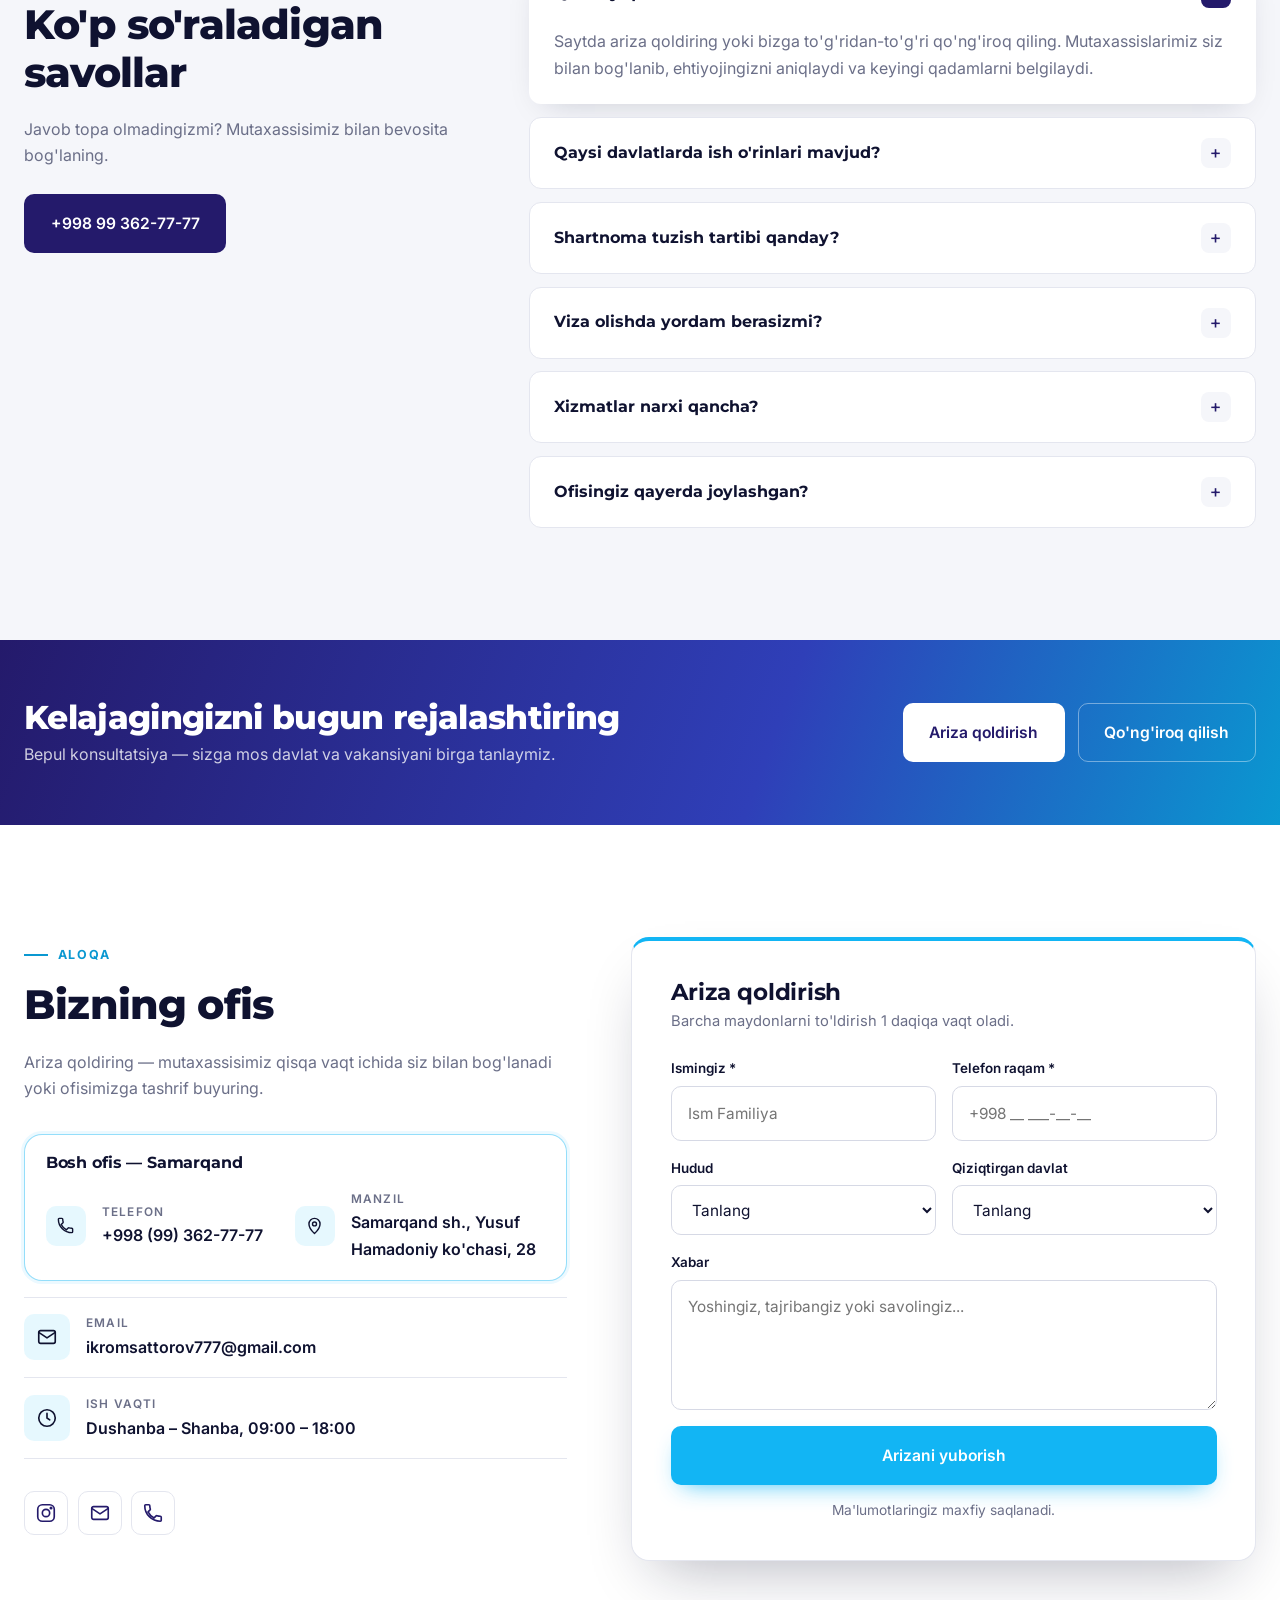
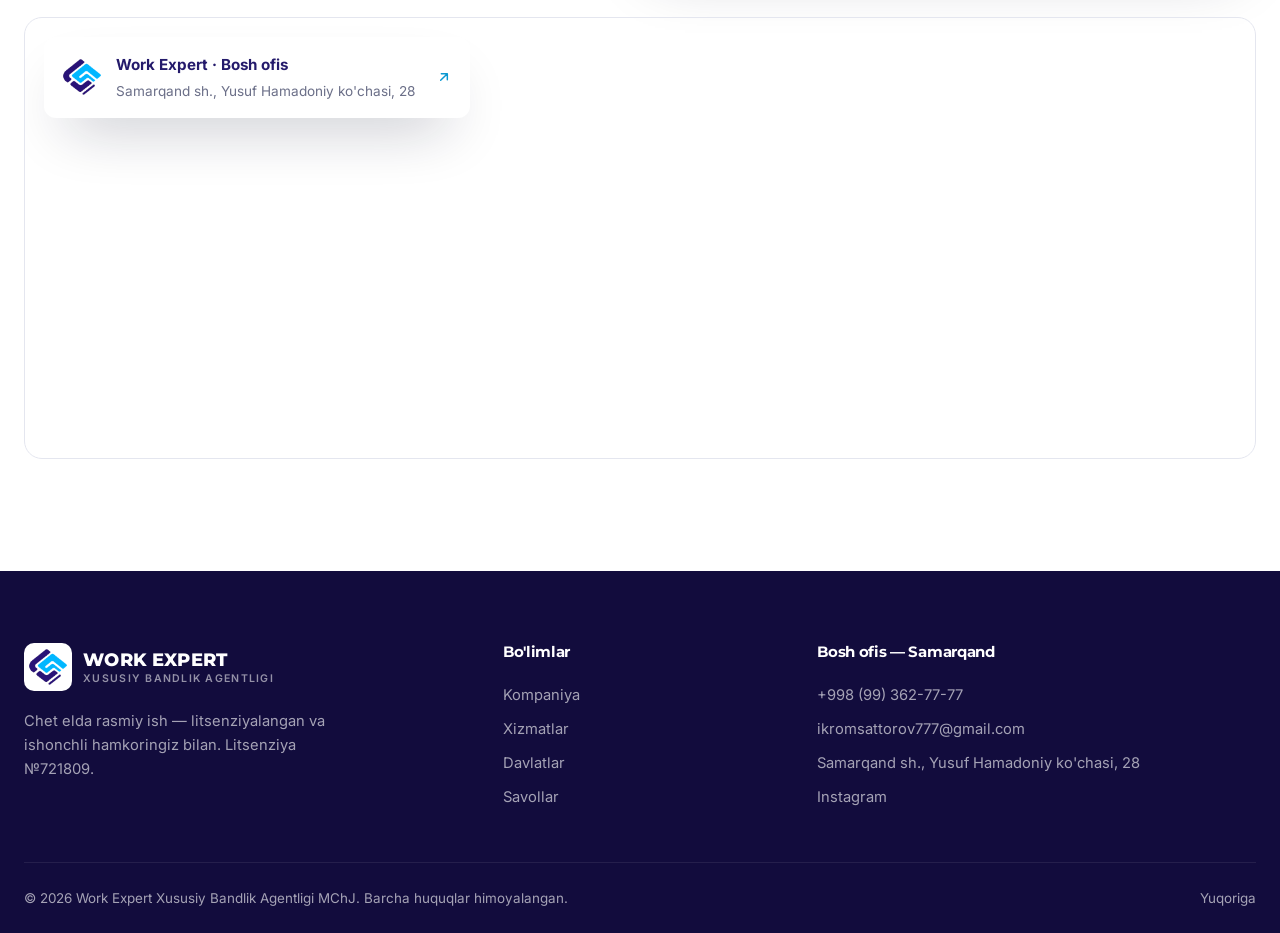
==== commit dbe7a0b1: "Koreya olib tashlandi; Germaniya (yuk mashinasi haydovchilari) va Isroil (qurilish) qo'shildi" ====
--- a/index.html
+++ b/index.html
@@ -4,8 +4,8 @@
   <meta charset="UTF-8" />
   <meta name="viewport" content="width=device-width, initial-scale=1.0" />
   <title data-i18n="meta.title">Work Expert — Xususiy Bandlik Agentligi | Samarqand</title>
-  <meta name="description" data-i18n-content="meta.desc" content="Work Expert — chet elda rasmiy ish. Ofis Samarqandda. Litsenziya №721809. Polsha, Litva, Latviya, Chexiya, Slovakiya, Koreya, Yaponiya va boshqa davlatlarda ish o'rinlari. Bepul maslahat." />
-  <meta name="keywords" content="Samarqand, chet elda ish, bandlik agentligi, Work Expert, Polsha ish, Koreya ish, viza, ishga joylashtirish, работа за границей, jobs abroad" />
+  <meta name="description" data-i18n-content="meta.desc" content="Work Expert — chet elda rasmiy ish. Ofis Samarqandda. Litsenziya №721809. Germaniya, Isroil, Polsha, Litva, Latviya, Chexiya, Slovakiya, Yaponiya va boshqa davlatlarda ish o'rinlari. Bepul maslahat." />
+  <meta name="keywords" content="Samarqand, chet elda ish, bandlik agentligi, Work Expert, Polsha ish, Germaniya ish, Isroil ish, haydovchi, qurilish, viza, ishga joylashtirish, работа за границей, jobs abroad" />
   <meta name="theme-color" content="#1b1356" />
 
   <meta property="og:type" content="website" />
@@ -188,10 +188,10 @@
           <div class="board-row board-th">
             <span data-i18n="fb.flight">Reys</span><span data-i18n="fb.dest">Manzil</span><span data-i18n="fb.sector">Soha</span><span data-i18n="fb.status">Holat</span>
           </div>
-          <div class="board-row"><b>WE 101</b><span><img src="https://flagcdn.com/w40/pl.png" alt="" /><i data-i18n="c.pl">Polsha</i></span><span data-i18n="ind.1">Qurilish</span><em data-i18n="fb.boarding">Ro'yxat ochiq</em></div>
-          <div class="board-row"><b>WE 214</b><span><img src="https://flagcdn.com/w40/lt.png" alt="" /><i data-i18n="c.lt">Litva</i></span><span data-i18n="ind.3">Haydovchilar</span><em data-i18n="fb.boarding">Ro'yxat ochiq</em></div>
-          <div class="board-row"><b>WE 327</b><span><img src="https://flagcdn.com/w40/cz.png" alt="" /><i data-i18n="c.cz">Chexiya</i></span><span data-i18n="ind.2">Logistika va omborxona</span><em data-i18n="fb.boarding">Ro'yxat ochiq</em></div>
-          <div class="board-row"><b>WE 430</b><span><img src="https://flagcdn.com/w40/kr.png" alt="" /><i data-i18n="c.krs">Koreya</i></span><span data-i18n="ind.4">Qishloq xo'jaligi</span><em data-i18n="fb.boarding">Ro'yxat ochiq</em></div>
+          <div class="board-row"><b>WE 101</b><span><img src="https://flagcdn.com/w40/de.png" alt="" /><i data-i18n="c.de">Germaniya</i></span><span data-i18n="cty.de">Yuk mashinasi haydovchilari</span><em data-i18n="fb.boarding">Ro'yxat ochiq</em></div>
+          <div class="board-row"><b>WE 214</b><span><img src="https://flagcdn.com/w40/il.png" alt="" /><i data-i18n="c.il">Isroil</i></span><span data-i18n="ind.1">Qurilish</span><em data-i18n="fb.boarding">Ro'yxat ochiq</em></div>
+          <div class="board-row"><b>WE 327</b><span><img src="https://flagcdn.com/w40/pl.png" alt="" /><i data-i18n="c.pl">Polsha</i></span><span data-i18n="ind.2">Logistika va omborxona</span><em data-i18n="fb.boarding">Ro'yxat ochiq</em></div>
+          <div class="board-row"><b>WE 430</b><span><img src="https://flagcdn.com/w40/cz.png" alt="" /><i data-i18n="c.cz">Chexiya</i></span><span data-i18n="cty.cz">Zavod, ishlab chiqarish liniyalari</span><em data-i18n="fb.boarding">Ro'yxat ochiq</em></div>
           <div class="board-row"><b>WE 552</b><span><img src="https://flagcdn.com/w40/jp.png" alt="" /><i data-i18n="c.jp">Yaponiya</i></span><span data-i18n="ind.5">Servis va mehmonxona</span><em data-i18n="fb.boarding">Ro'yxat ochiq</em></div>
         </div>
         <a href="#contact" class="btn btn-primary"><span data-i18n="fb.cta">Joyingizni band qiling</span>
@@ -221,14 +221,14 @@
   <div class="container flags-inner">
     <span class="flags-label" data-i18n="flags.label">Hamkor davlatlar</span>
     <ul class="flags">
+      <li><img src="https://flagcdn.com/w40/de.png" alt="" loading="lazy" /><span data-i18n="c.de">Germaniya</span></li>
+      <li><img src="https://flagcdn.com/w40/il.png" alt="" loading="lazy" /><span data-i18n="c.il">Isroil</span></li>
       <li><img src="https://flagcdn.com/w40/pl.png" alt="" loading="lazy" /><span data-i18n="c.pl">Polsha</span></li>
       <li><img src="https://flagcdn.com/w40/lt.png" alt="" loading="lazy" /><span data-i18n="c.lt">Litva</span></li>
       <li><img src="https://flagcdn.com/w40/lv.png" alt="" loading="lazy" /><span data-i18n="c.lv">Latviya</span></li>
       <li><img src="https://flagcdn.com/w40/cz.png" alt="" loading="lazy" /><span data-i18n="c.cz">Chexiya</span></li>
       <li><img src="https://flagcdn.com/w40/sk.png" alt="" loading="lazy" /><span data-i18n="c.sk">Slovakiya</span></li>
-      <li><img src="https://flagcdn.com/w40/kr.png" alt="" loading="lazy" /><span data-i18n="c.krs">Koreya</span></li>
       <li><img src="https://flagcdn.com/w40/jp.png" alt="" loading="lazy" /><span data-i18n="c.jp">Yaponiya</span></li>
-      <li><img src="https://flagcdn.com/w40/sa.png" alt="" loading="lazy" /><span data-i18n="c.sas">Saudiya</span></li>
     </ul>
   </div>
 </section>
@@ -321,7 +321,7 @@
     <div class="industries">
       <article class="ind ind-lg reveal">
         <img src="https://images.unsplash.com/photo-1504307651254-35680f356dfd?w=1100&q=70&auto=format&fit=crop" alt="" loading="lazy" />
-        <div class="ind-body"><span data-i18n="ind.1c">Polsha · Latviya · Saudiya</span><h3 data-i18n="ind.1">Qurilish</h3></div>
+        <div class="ind-body"><span data-i18n="ind.1c">Isroil · Polsha · Saudiya</span><h3 data-i18n="ind.1">Qurilish</h3></div>
       </article>
       <article class="ind reveal" style="--d:.06s">
         <img src="https://images.unsplash.com/photo-1586528116311-ad8dd3c8310d?w=800&q=70&auto=format&fit=crop" alt="" loading="lazy" />
@@ -329,11 +329,11 @@
       </article>
       <article class="ind reveal" style="--d:.12s">
         <img src="https://images.unsplash.com/photo-1601584115197-04ecc0da31d7?w=800&q=70&auto=format&fit=crop" alt="" loading="lazy" />
-        <div class="ind-body"><span data-i18n="ind.3c">Litva · Polsha</span><h3 data-i18n="ind.3">Haydovchilar</h3></div>
+        <div class="ind-body"><span data-i18n="ind.3c">Germaniya · Litva · Polsha</span><h3 data-i18n="ind.3">Haydovchilar</h3></div>
       </article>
       <article class="ind reveal" style="--d:.18s">
         <img src="https://images.unsplash.com/photo-1500937386664-56d1dfef3854?w=800&q=70&auto=format&fit=crop" alt="" loading="lazy" />
-        <div class="ind-body"><span data-i18n="ind.4c">Koreya · Latviya</span><h3 data-i18n="ind.4">Qishloq xo'jaligi</h3></div>
+        <div class="ind-body"><span data-i18n="ind.4c">Latviya</span><h3 data-i18n="ind.4">Qishloq xo'jaligi</h3></div>
       </article>
       <article class="ind reveal" style="--d:.24s">
         <img src="https://images.unsplash.com/photo-1566073771259-6a8506099945?w=800&q=70&auto=format&fit=crop" alt="" loading="lazy" />
@@ -354,12 +354,13 @@
       <p data-i18n="cty.text">Davlatni tanlang — ariza formasi avtomatik to'ldiriladi. Yangi yo'nalishlar muntazam qo'shilmoqda.</p>
     </div>
     <div class="countries">
+      <a href="#contact" data-country="Germaniya" class="country reveal"><img src="https://flagcdn.com/w80/de.png" alt="" loading="lazy" /><div><h3 data-i18n="c.de">Germaniya</h3><span data-i18n="cty.de">Yuk mashinasi haydovchilari</span></div><i aria-hidden="true"><svg viewBox="0 0 24 24"><path d="M5 12h14M13 6l6 6-6 6"/></svg></i></a>
+      <a href="#contact" data-country="Isroil" class="country reveal"><img src="https://flagcdn.com/w80/il.png" alt="" loading="lazy" /><div><h3 data-i18n="c.il">Isroil</h3><span data-i18n="cty.il">Qurilish ishlari</span></div><i aria-hidden="true"><svg viewBox="0 0 24 24"><path d="M5 12h14M13 6l6 6-6 6"/></svg></i></a>
       <a href="#contact" data-country="Polsha" class="country reveal"><img src="https://flagcdn.com/w80/pl.png" alt="" loading="lazy" /><div><h3 data-i18n="c.pl">Polsha</h3><span data-i18n="cty.pl">Ishlab chiqarish, qurilish, logistika</span></div><i aria-hidden="true"><svg viewBox="0 0 24 24"><path d="M5 12h14M13 6l6 6-6 6"/></svg></i></a>
       <a href="#contact" data-country="Litva" class="country reveal"><img src="https://flagcdn.com/w80/lt.png" alt="" loading="lazy" /><div><h3 data-i18n="c.lt">Litva</h3><span data-i18n="cty.lt">Haydovchilar, omborxona, zavod</span></div><i aria-hidden="true"><svg viewBox="0 0 24 24"><path d="M5 12h14M13 6l6 6-6 6"/></svg></i></a>
       <a href="#contact" data-country="Latviya" class="country reveal"><img src="https://flagcdn.com/w80/lv.png" alt="" loading="lazy" /><div><h3 data-i18n="c.lv">Latviya</h3><span data-i18n="cty.lv">Qurilish, qishloq xo'jaligi</span></div><i aria-hidden="true"><svg viewBox="0 0 24 24"><path d="M5 12h14M13 6l6 6-6 6"/></svg></i></a>
       <a href="#contact" data-country="Chexiya" class="country reveal"><img src="https://flagcdn.com/w80/cz.png" alt="" loading="lazy" /><div><h3 data-i18n="c.cz">Chexiya</h3><span data-i18n="cty.cz">Zavod, ishlab chiqarish liniyalari</span></div><i aria-hidden="true"><svg viewBox="0 0 24 24"><path d="M5 12h14M13 6l6 6-6 6"/></svg></i></a>
       <a href="#contact" data-country="Slovakiya" class="country reveal"><img src="https://flagcdn.com/w80/sk.png" alt="" loading="lazy" /><div><h3 data-i18n="c.sk">Slovakiya</h3><span data-i18n="cty.sk">Avtomobil sanoati, zavod</span></div><i aria-hidden="true"><svg viewBox="0 0 24 24"><path d="M5 12h14M13 6l6 6-6 6"/></svg></i></a>
-      <a href="#contact" data-country="Janubiy Koreya" class="country reveal"><img src="https://flagcdn.com/w80/kr.png" alt="" loading="lazy" /><div><h3 data-i18n="c.kr">Janubiy Koreya</h3><span data-i18n="cty.kr">Sanoat, qishloq xo'jaligi</span></div><i aria-hidden="true"><svg viewBox="0 0 24 24"><path d="M5 12h14M13 6l6 6-6 6"/></svg></i></a>
       <a href="#contact" data-country="Yaponiya" class="country reveal"><img src="https://flagcdn.com/w80/jp.png" alt="" loading="lazy" /><div><h3 data-i18n="c.jp">Yaponiya</h3><span data-i18n="cty.jp">Texnik stajirovka, xizmat ko'rsatish</span></div><i aria-hidden="true"><svg viewBox="0 0 24 24"><path d="M5 12h14M13 6l6 6-6 6"/></svg></i></a>
       <a href="#contact" data-country="Saudiya Arabistoni" class="country reveal"><img src="https://flagcdn.com/w80/sa.png" alt="" loading="lazy" /><div><h3 data-i18n="c.sa">Saudiya Arabistoni</h3><span data-i18n="cty.sa">Qurilish, servis, mehmonxona</span></div><i aria-hidden="true"><svg viewBox="0 0 24 24"><path d="M5 12h14M13 6l6 6-6 6"/></svg></i></a>
       <a href="#contact" data-country="Turkiya" class="country reveal"><img src="https://flagcdn.com/w80/tr.png" alt="" loading="lazy" /><div><h3 data-i18n="c.tr">Turkiya</h3><span data-i18n="cty.tr">Tekstil, servis, qurilish</span></div><i aria-hidden="true"><svg viewBox="0 0 24 24"><path d="M5 12h14M13 6l6 6-6 6"/></svg></i></a>
@@ -454,7 +455,7 @@
       </details>
       <details class="faq-item reveal">
         <summary data-i18n="faq.q2">Qaysi davlatlarda ish o'rinlari mavjud?</summary>
-        <p data-i18n="faq.a2">Hozirda Polsha, Litva, Latviya, Chexiya, Slovakiya, Saudiya Arabistoni, Janubiy Koreya, Yaponiya va boshqa davlatlarda ish o'rinlarimiz bor. Yangi yo'nalishlar muntazam qo'shilmoqda.</p>
+        <p data-i18n="faq.a2">Hozirda Germaniya (yuk mashinasi haydovchilari), Isroil (qurilish), Polsha, Litva, Latviya, Chexiya, Slovakiya, Saudiya Arabistoni, Yaponiya va boshqa davlatlarda ish o'rinlarimiz bor. Yangi yo'nalishlar muntazam qo'shilmoqda.</p>
       </details>
       <details class="faq-item reveal">
         <summary data-i18n="faq.q3">Shartnoma tuzish tartibi qanday?</summary>
@@ -581,12 +582,13 @@
           <span data-i18n="form.country">Qiziqtirgan davlat</span>
           <select name="country" id="f-country">
             <option value="" data-i18n="form.choose">Tanlang</option>
+            <option value="Germaniya" data-i18n="c.de">Germaniya</option>
+            <option value="Isroil" data-i18n="c.il">Isroil</option>
             <option value="Polsha" data-i18n="c.pl">Polsha</option>
             <option value="Litva" data-i18n="c.lt">Litva</option>
             <option value="Latviya" data-i18n="c.lv">Latviya</option>
             <option value="Chexiya" data-i18n="c.cz">Chexiya</option>
             <option value="Slovakiya" data-i18n="c.sk">Slovakiya</option>
-            <option value="Janubiy Koreya" data-i18n="c.kr">Janubiy Koreya</option>
             <option value="Yaponiya" data-i18n="c.jp">Yaponiya</option>
             <option value="Saudiya Arabistoni" data-i18n="c.sa">Saudiya Arabistoni</option>
             <option value="Turkiya" data-i18n="c.tr">Turkiya</option>
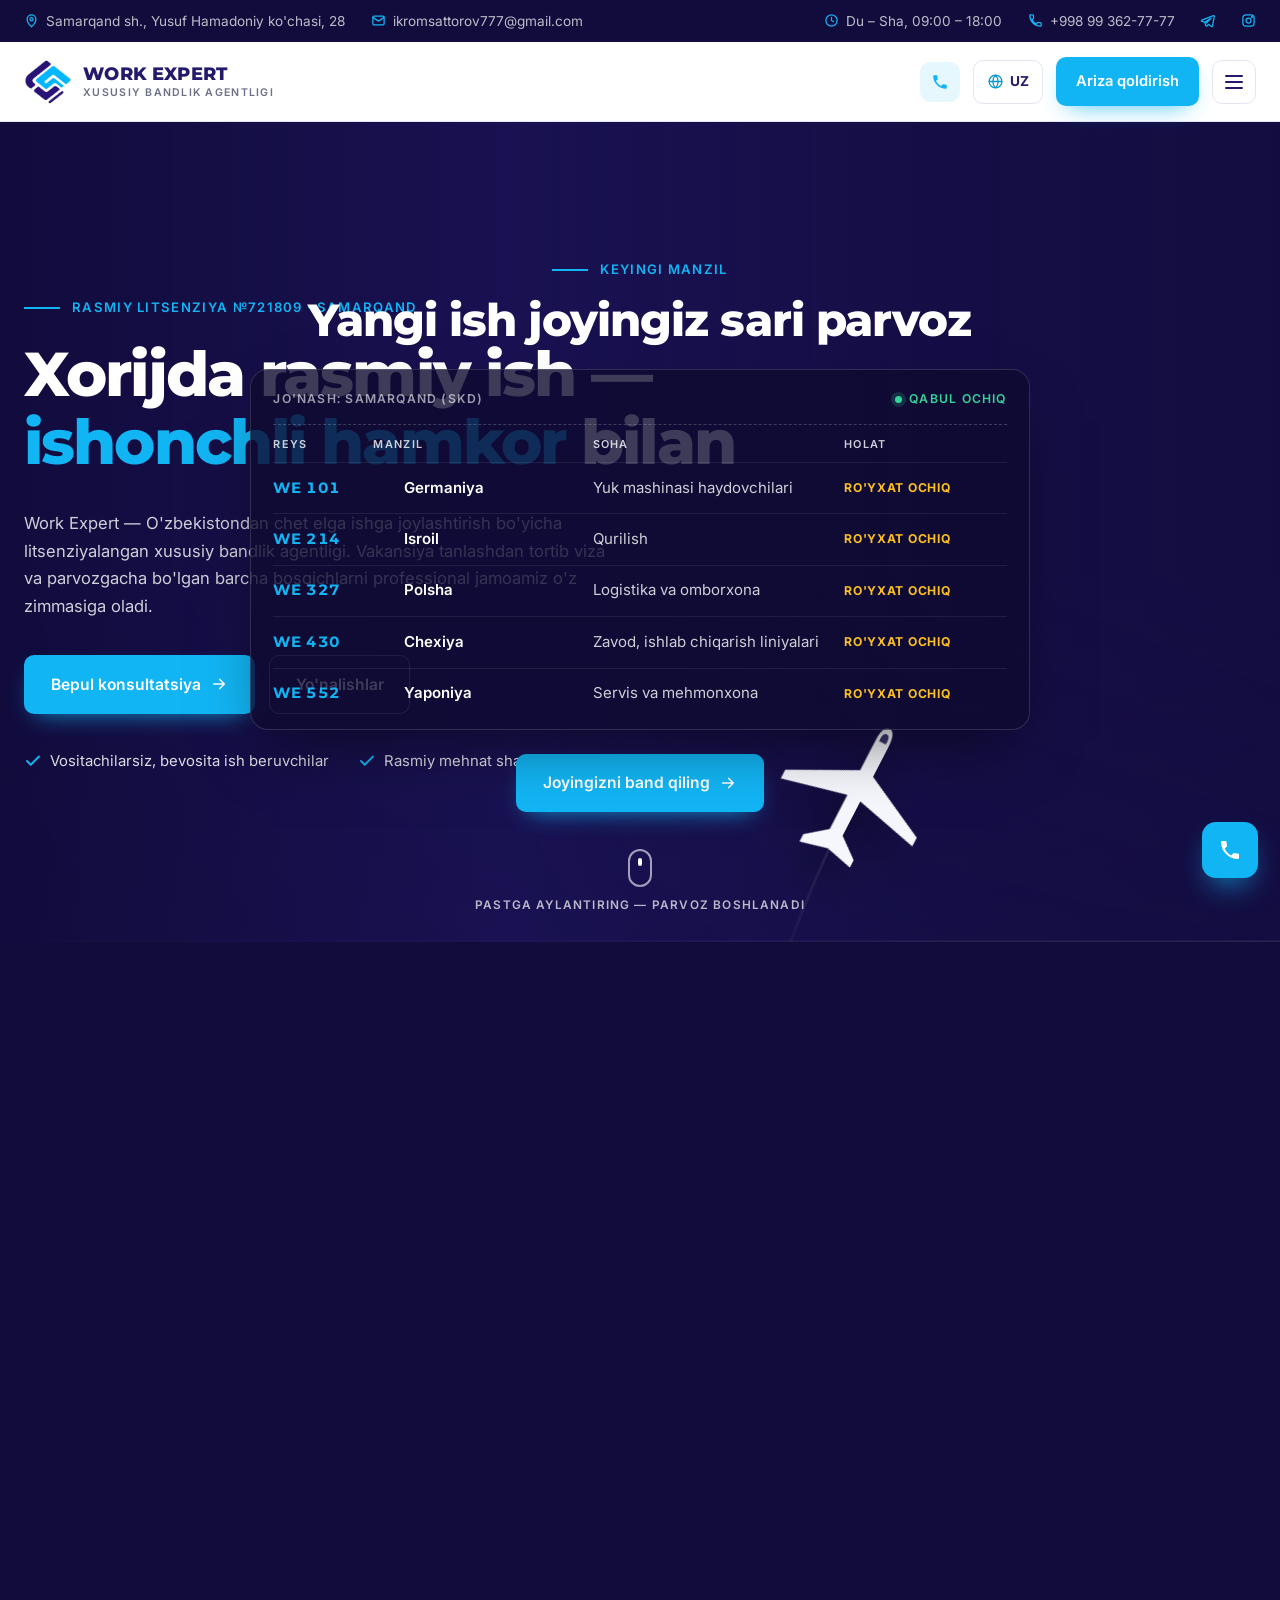
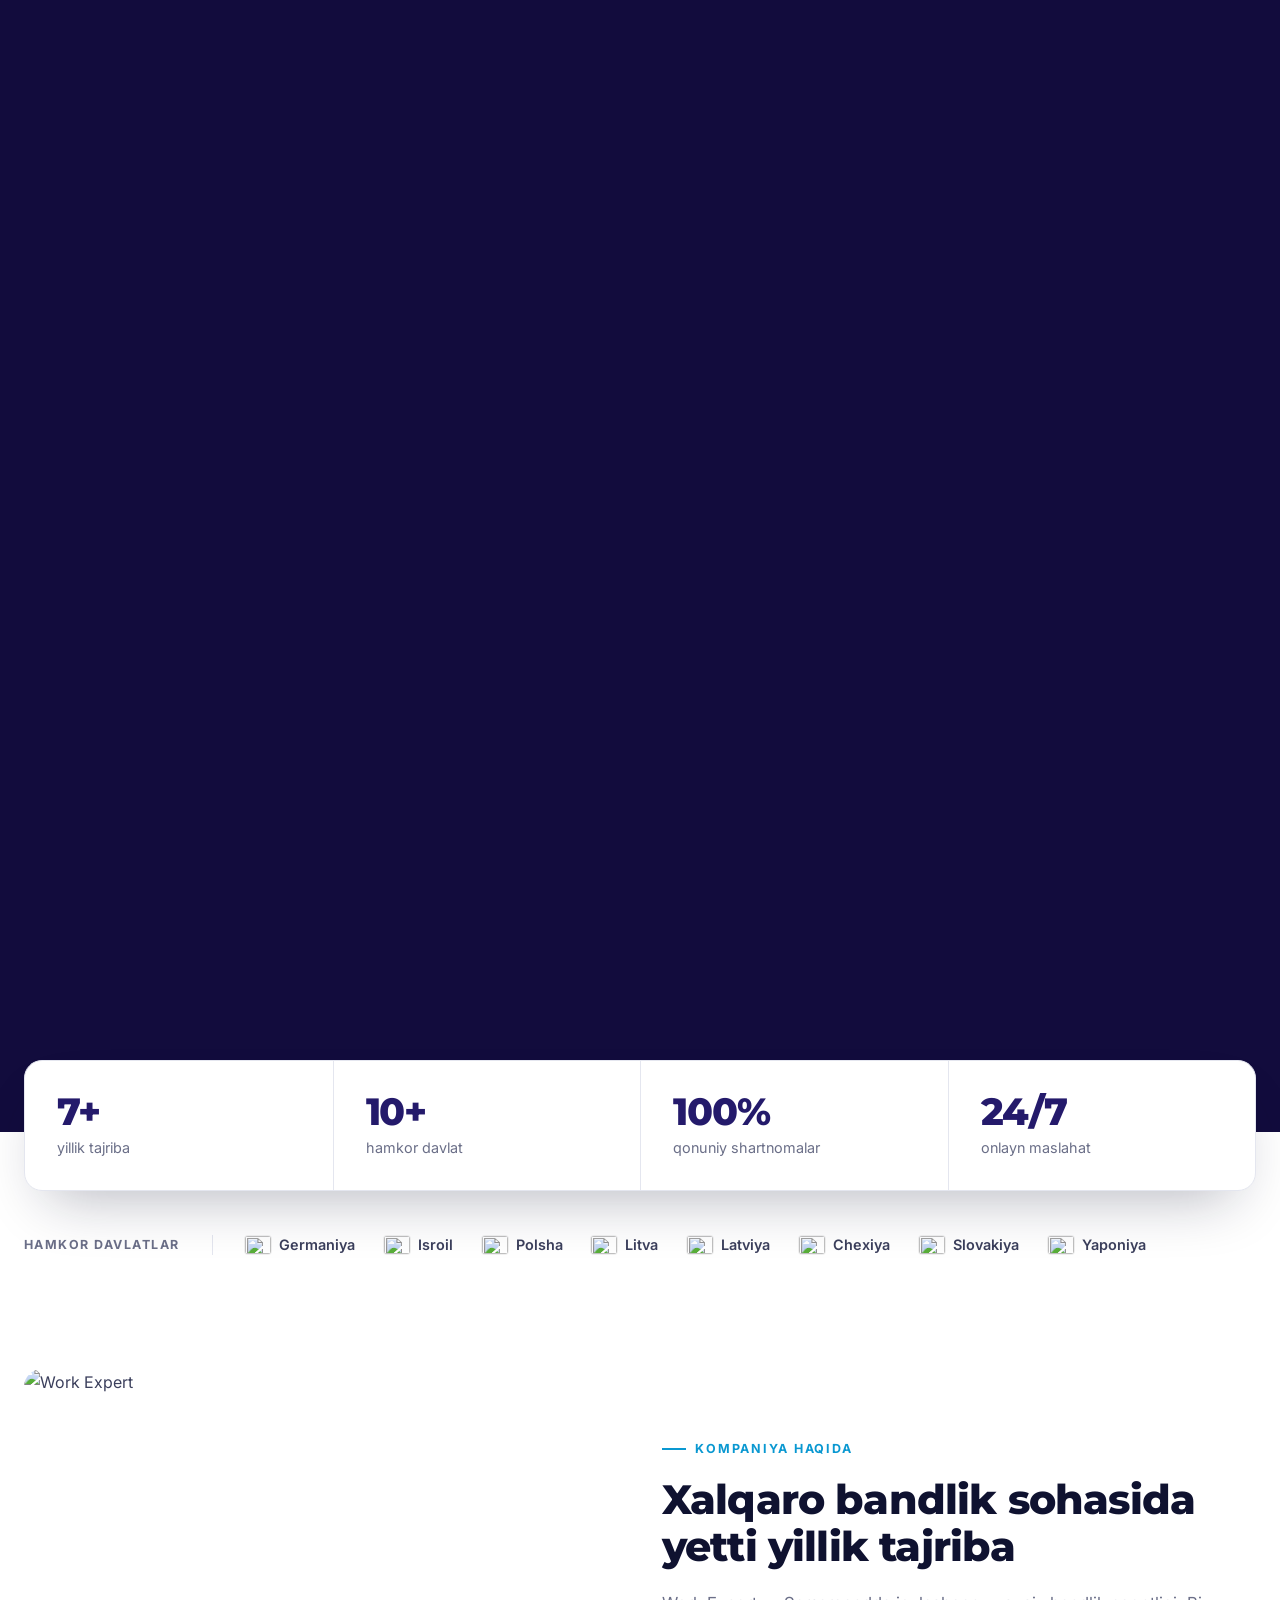
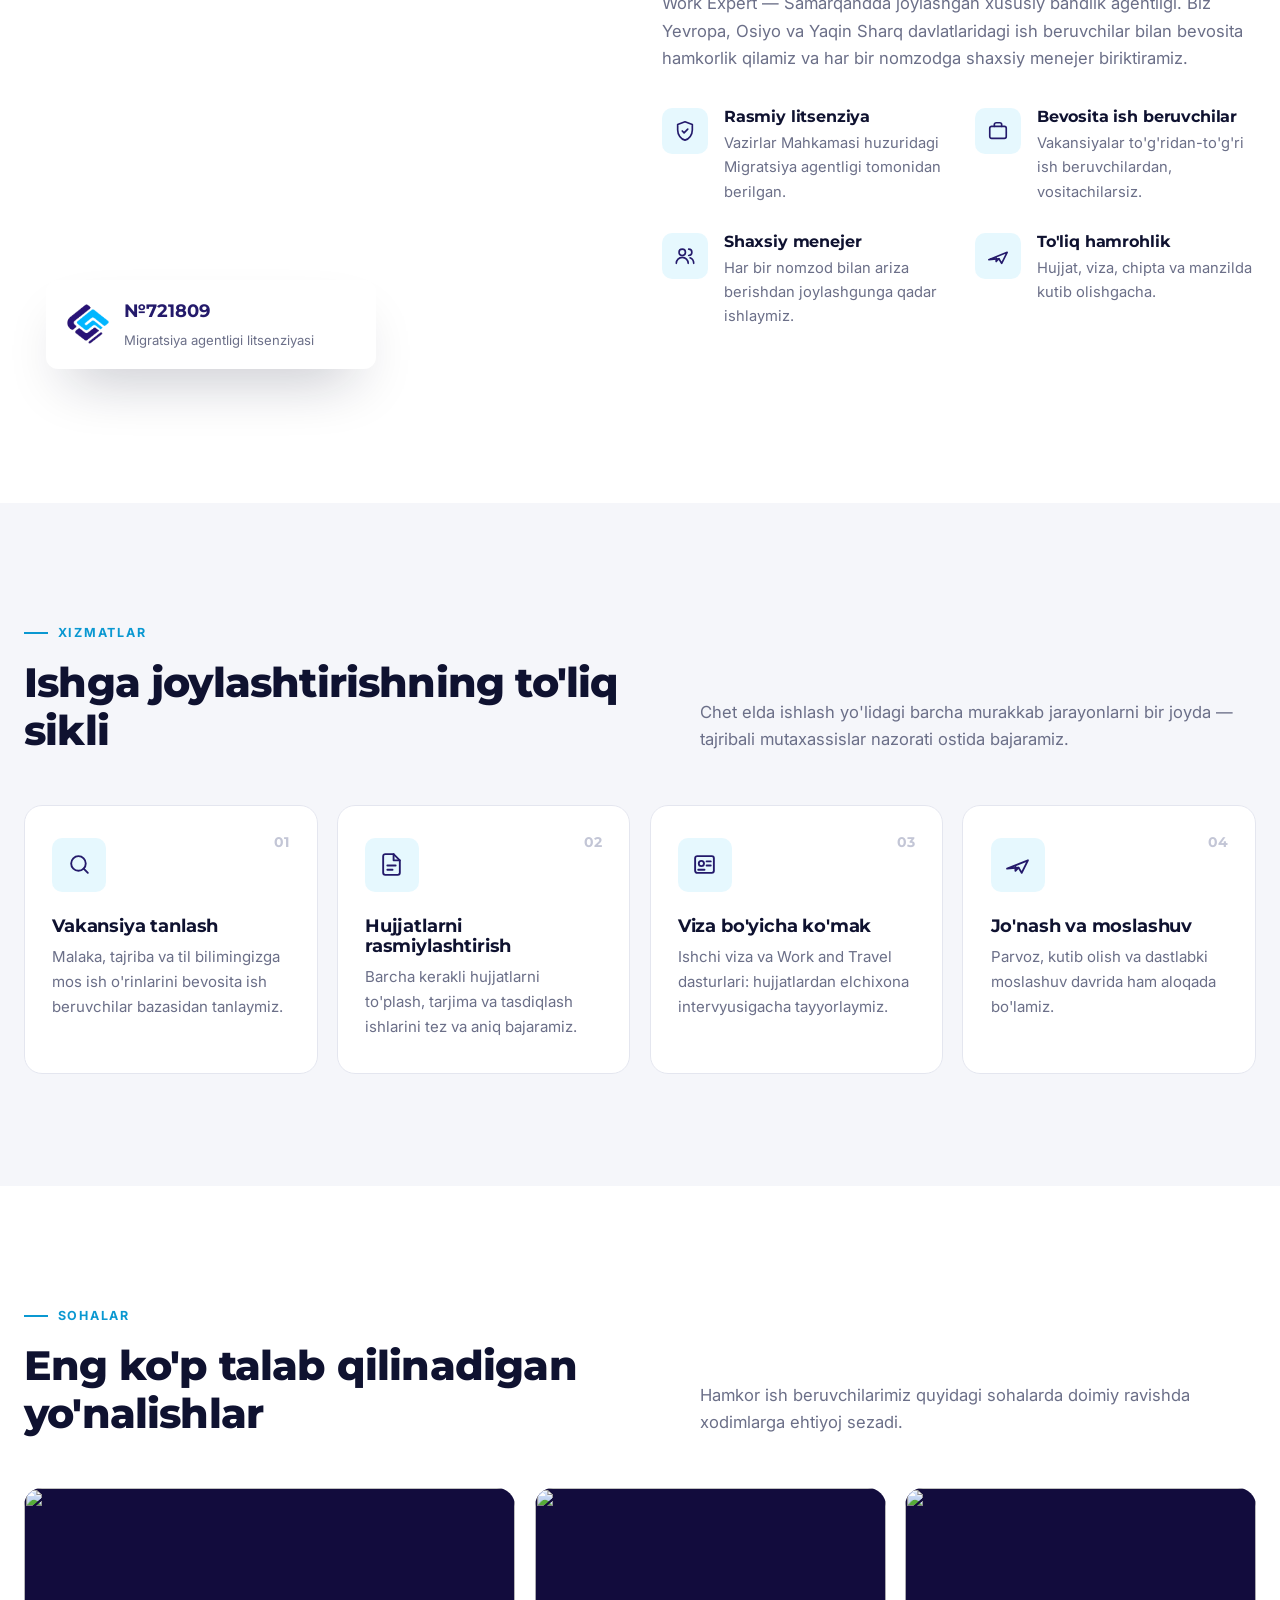
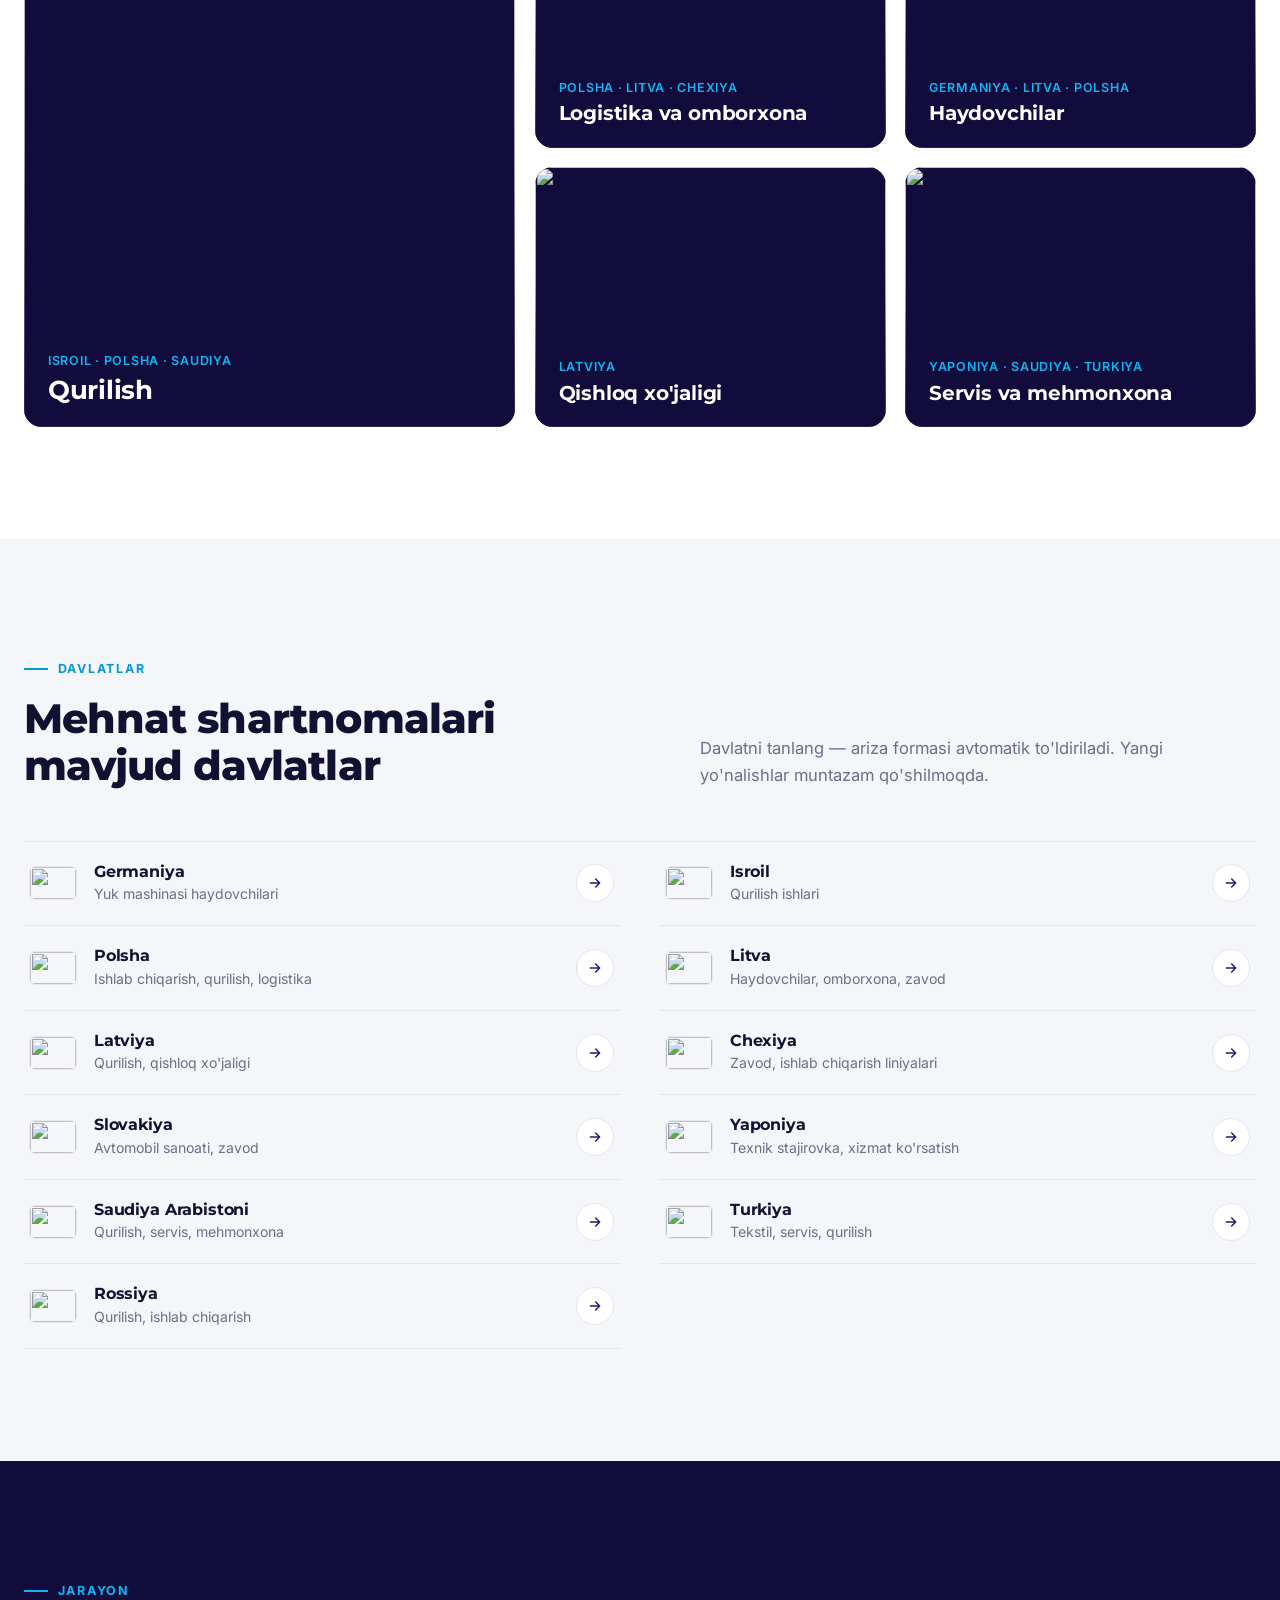
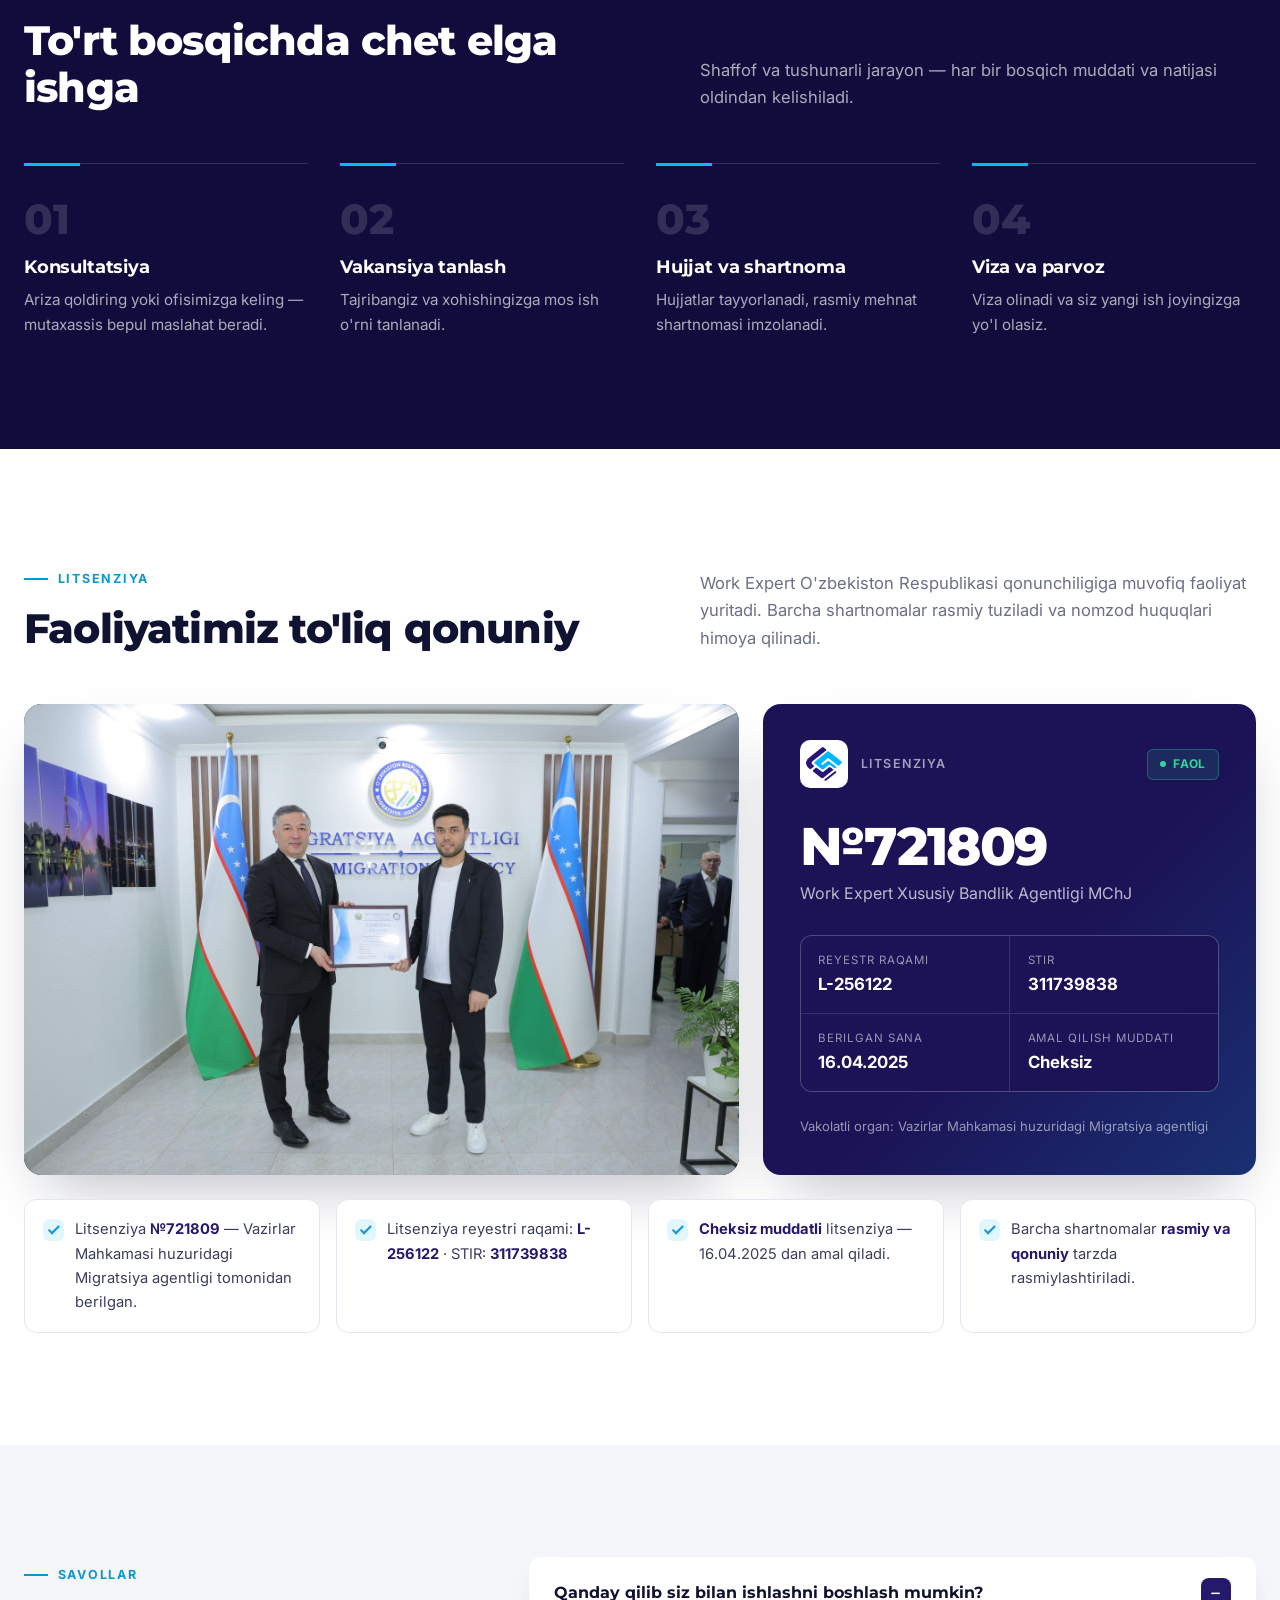
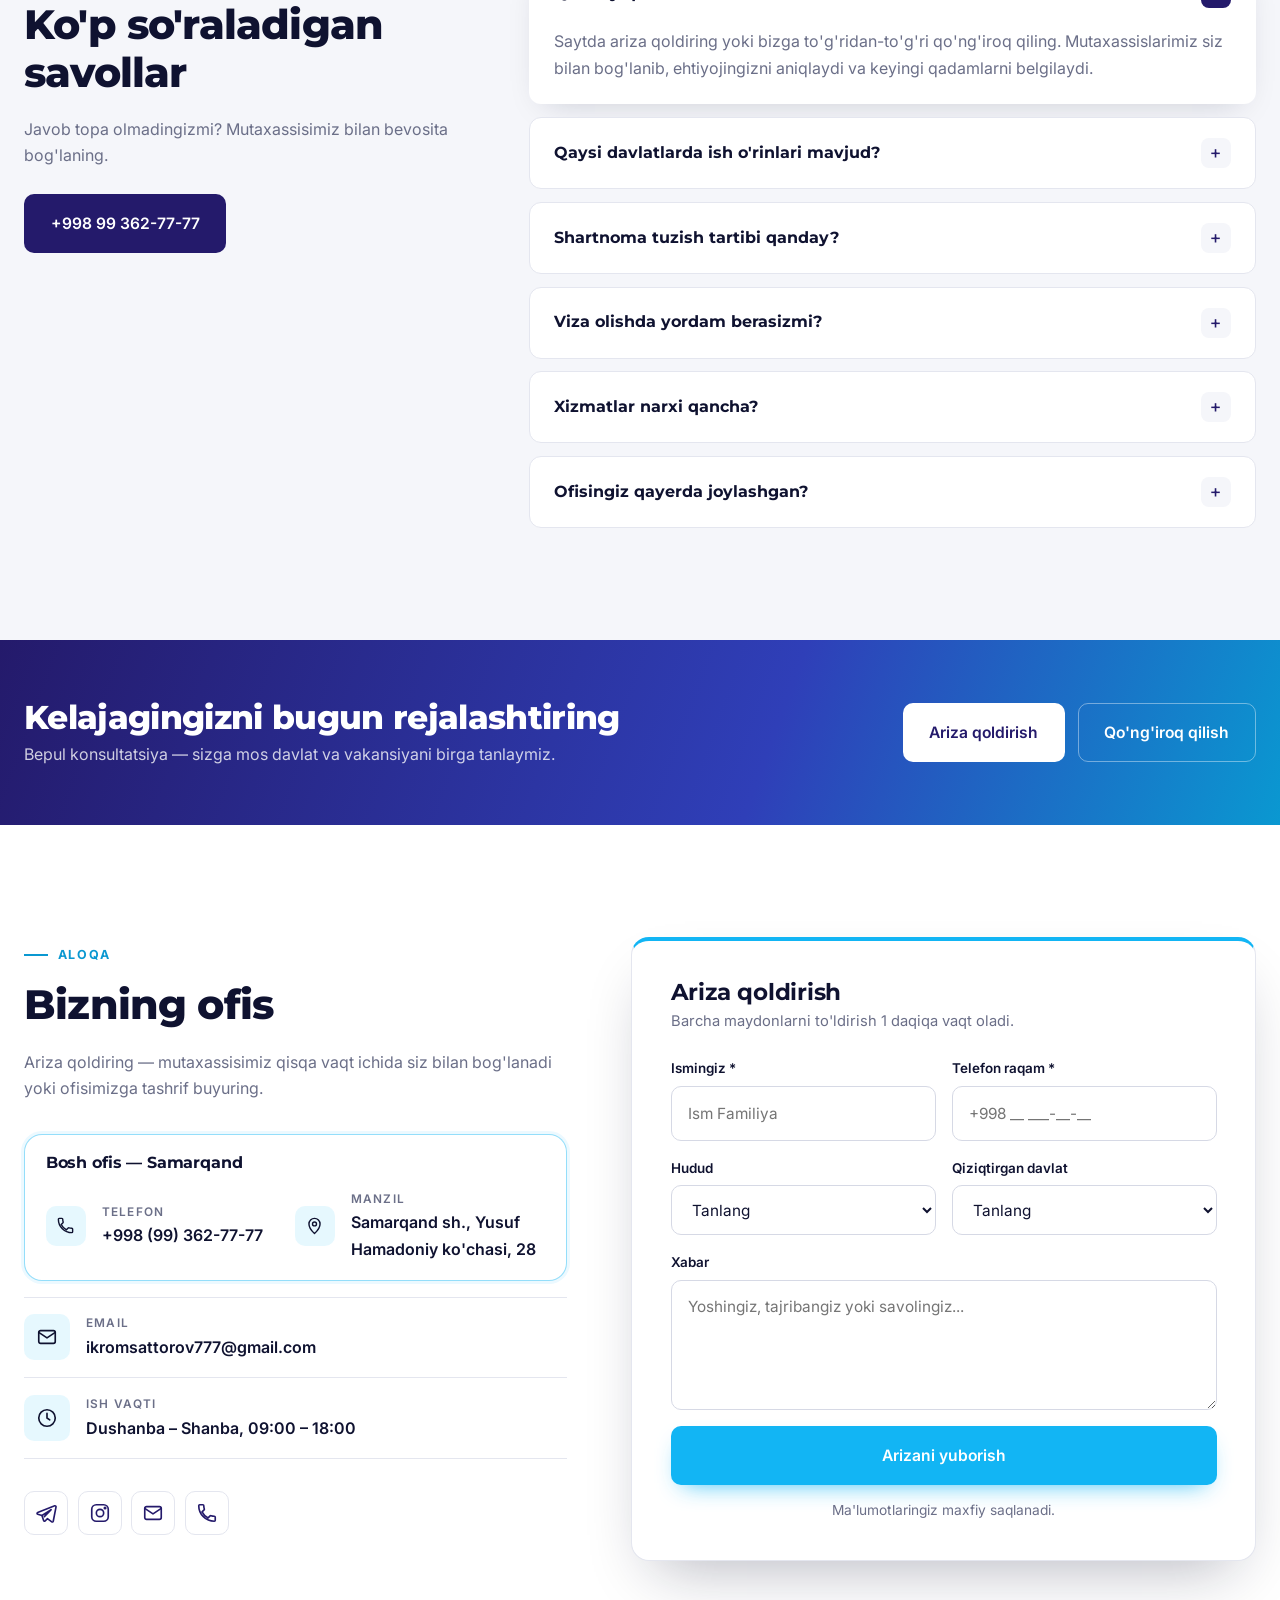
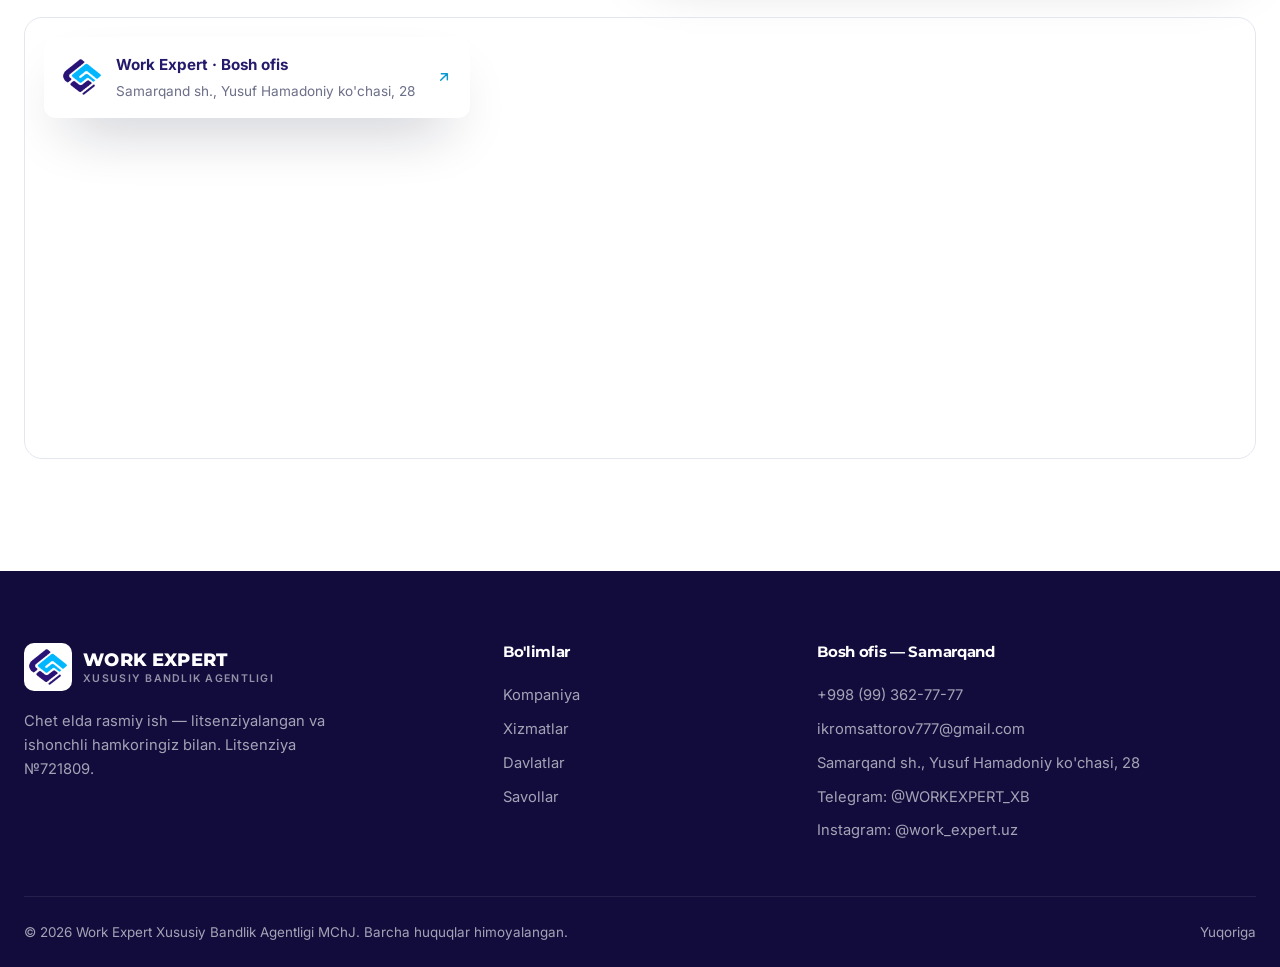
==== commit e6ae84b9: "Telegram (@WORKEXPERT_XB) va yangi Instagram (@work_expert.uz) havolalari" ====
--- a/index.html
+++ b/index.html
@@ -42,7 +42,7 @@
     "hasMap": "https://maps.apple/p/wTWVK91sjNwEpD",
     "openingHours": "Mo-Sa 09:00-18:00",
     "availableLanguage": ["uz", "ru", "en"],
-    "sameAs": ["https://www.instagram.com/workexpertuz/", "https://work-expert.uz"]
+    "sameAs": ["https://www.instagram.com/work_expert.uz/", "https://t.me/WORKEXPERT_XB"]
   }
   </script>
 </head>
@@ -56,7 +56,7 @@
         <svg viewBox="0 0 24 24" aria-hidden="true"><path d="M12 22s7-6.2 7-12a7 7 0 0 0-14 0c0 5.8 7 12 7 12z"/><circle cx="12" cy="10" r="2.5"/></svg>
         <span data-i18n="addr.short">Samarqand sh., Yusuf Hamadoniy ko'chasi, 28</span>
       </a>
-      <a href="mailto:ikromsattorov777@gmail.com" class="tb-hide-sm">
+      <a href="mailto:ikromsattorov777@gmail.com" class="tb-hide-md">
         <svg viewBox="0 0 24 24" aria-hidden="true"><rect x="3" y="5" width="18" height="14" rx="2"/><path d="m3 7 9 6 9-6"/></svg>
         ikromsattorov777@gmail.com
       </a>
@@ -70,7 +70,11 @@
         <svg viewBox="0 0 24 24" aria-hidden="true"><path d="M6.6 10.8a15.1 15.1 0 0 0 6.6 6.6l2.2-2.2a1 1 0 0 1 1-.25 11.4 11.4 0 0 0 3.6.57 1 1 0 0 1 1 1V20a1 1 0 0 1-1 1A17 17 0 0 1 3 4a1 1 0 0 1 1-1h3.5a1 1 0 0 1 1 1c0 1.25.2 2.45.57 3.57a1 1 0 0 1-.25 1z"/></svg>
         <span>+998 99 362-77-77</span>
       </a>
-      <a href="https://www.instagram.com/workexpertuz/" target="_blank" rel="noopener" aria-label="Instagram">
+      <a href="https://t.me/WORKEXPERT_XB" target="_blank" rel="noopener" aria-label="Telegram">
+        <svg viewBox="0 0 24 24" aria-hidden="true"><path d="M21.5 4.2 2.9 11.4c-.9.4-.9 1.6.1 1.9l4.6 1.4 1.8 5.6c.2.7 1.1.9 1.6.4l2.6-2.5 4.7 3.4c.6.4 1.4.1 1.6-.6L22.9 5.5c.2-.9-.6-1.6-1.4-1.3z"/><path d="m7.6 14.7 10-6.3-7.4 7.5"/></svg>
+        <span class="tb-hide-sm">Telegram</span>
+      </a>
+      <a href="https://www.instagram.com/work_expert.uz/" target="_blank" rel="noopener" aria-label="Instagram">
         <svg viewBox="0 0 24 24" aria-hidden="true"><rect x="3" y="3" width="18" height="18" rx="5"/><circle cx="12" cy="12" r="4"/><circle cx="17.5" cy="6.5" r=".8"/></svg>
         <span class="tb-hide-sm">Instagram</span>
       </a>
@@ -529,7 +533,10 @@
       </ul>
 
       <div class="socials">
-        <a href="https://www.instagram.com/workexpertuz/" target="_blank" rel="noopener" aria-label="Instagram">
+        <a href="https://t.me/WORKEXPERT_XB" target="_blank" rel="noopener" aria-label="Telegram">
+          <svg viewBox="0 0 24 24" aria-hidden="true"><path d="M21.5 4.2 2.9 11.4c-.9.4-.9 1.6.1 1.9l4.6 1.4 1.8 5.6c.2.7 1.1.9 1.6.4l2.6-2.5 4.7 3.4c.6.4 1.4.1 1.6-.6L22.9 5.5c.2-.9-.6-1.6-1.4-1.3z"/><path d="m7.6 14.7 10-6.3-7.4 7.5"/></svg>
+        </a>
+        <a href="https://www.instagram.com/work_expert.uz/" target="_blank" rel="noopener" aria-label="Instagram">
           <svg viewBox="0 0 24 24" aria-hidden="true"><rect x="3" y="3" width="18" height="18" rx="5"/><circle cx="12" cy="12" r="4"/><circle cx="17.5" cy="6.5" r=".8"/></svg>
         </a>
         <a href="mailto:ikromsattorov777@gmail.com" aria-label="Email">
@@ -644,7 +651,8 @@
       <a href="tel:+998993627777">+998 (99) 362-77-77</a>
       <a href="mailto:ikromsattorov777@gmail.com">ikromsattorov777@gmail.com</a>
       <a href="https://www.google.com/maps?q=39.661176,66.963594&ll=39.661176,66.963594&z=16" class="js-map" target="_blank" rel="noopener" data-i18n="addr.full">Samarqand sh., Yusuf Hamadoniy ko'chasi, 28</a>
-      <a href="https://www.instagram.com/workexpertuz/" target="_blank" rel="noopener">Instagram</a>
+      <a href="https://t.me/WORKEXPERT_XB" target="_blank" rel="noopener">Telegram: @WORKEXPERT_XB</a>
+      <a href="https://www.instagram.com/work_expert.uz/" target="_blank" rel="noopener">Instagram: @work_expert.uz</a>
     </div>
   </div>
   <div class="container foot-bottom">
--- a/assets/css/style.css
+++ b/assets/css/style.css
@@ -484,6 +484,10 @@
 /* ---------- Responsive ---------- */
 @media (max-width: 1560px) {
   .np-text { display: none; }
+}
+@media (max-width: 1280px) {
+  .tb-right .tb-hide-sm { display: none !important; }
+  .nav-actions { gap: .8rem; }
 }
 @media (max-width: 1100px) {
   .cards { grid-template-columns: repeat(2, 1fr); }
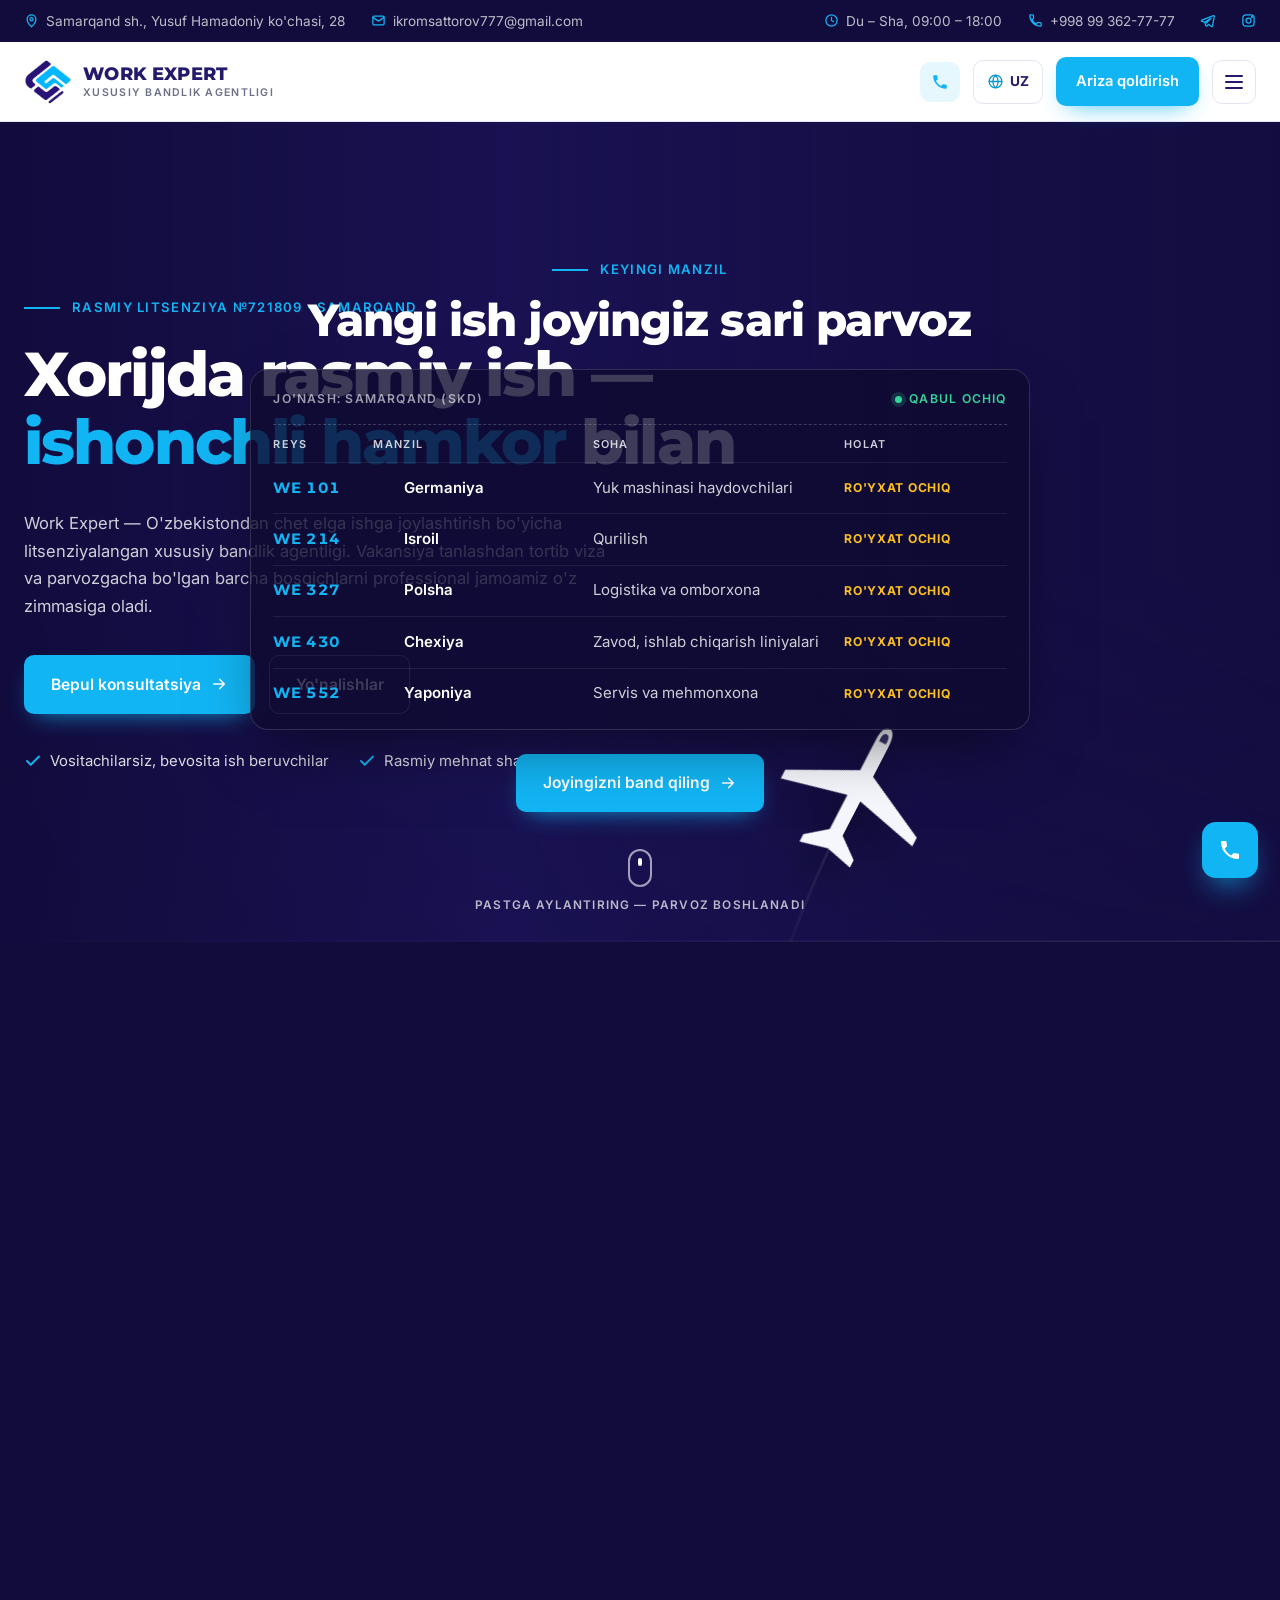
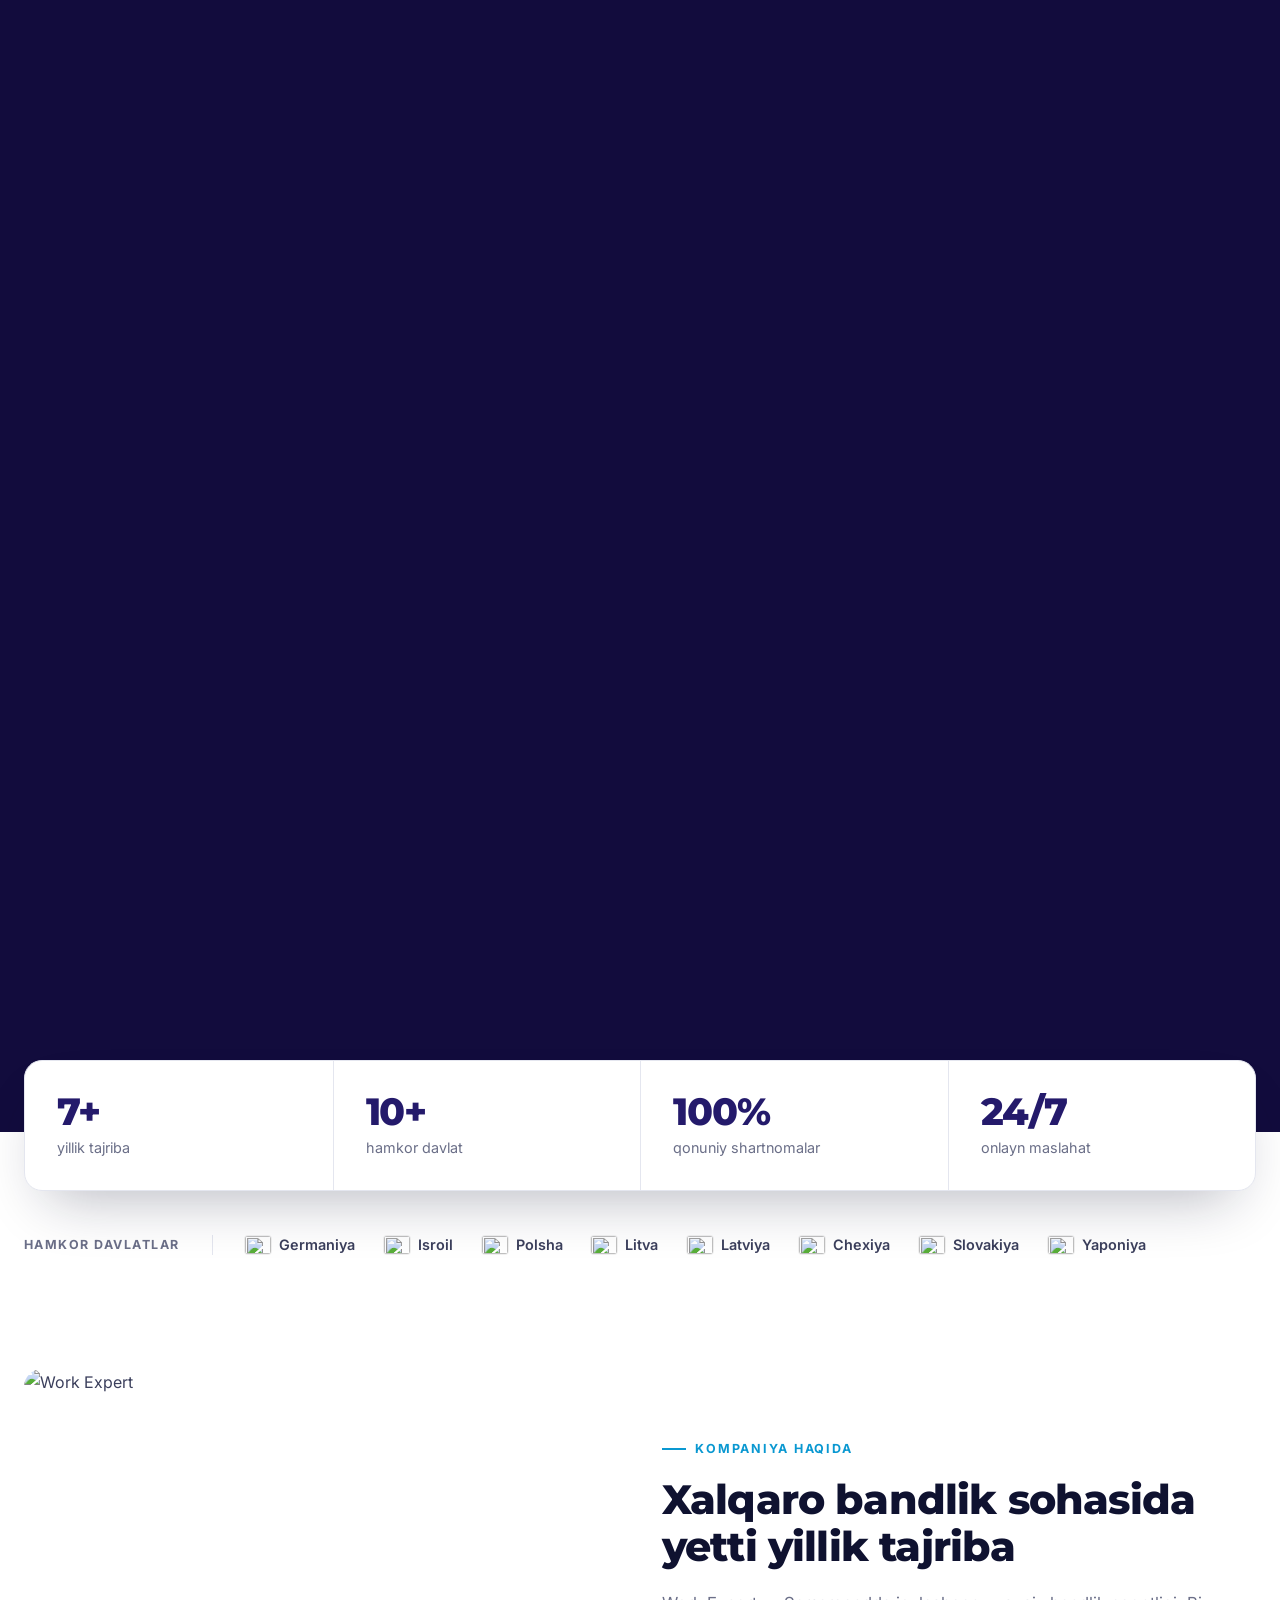
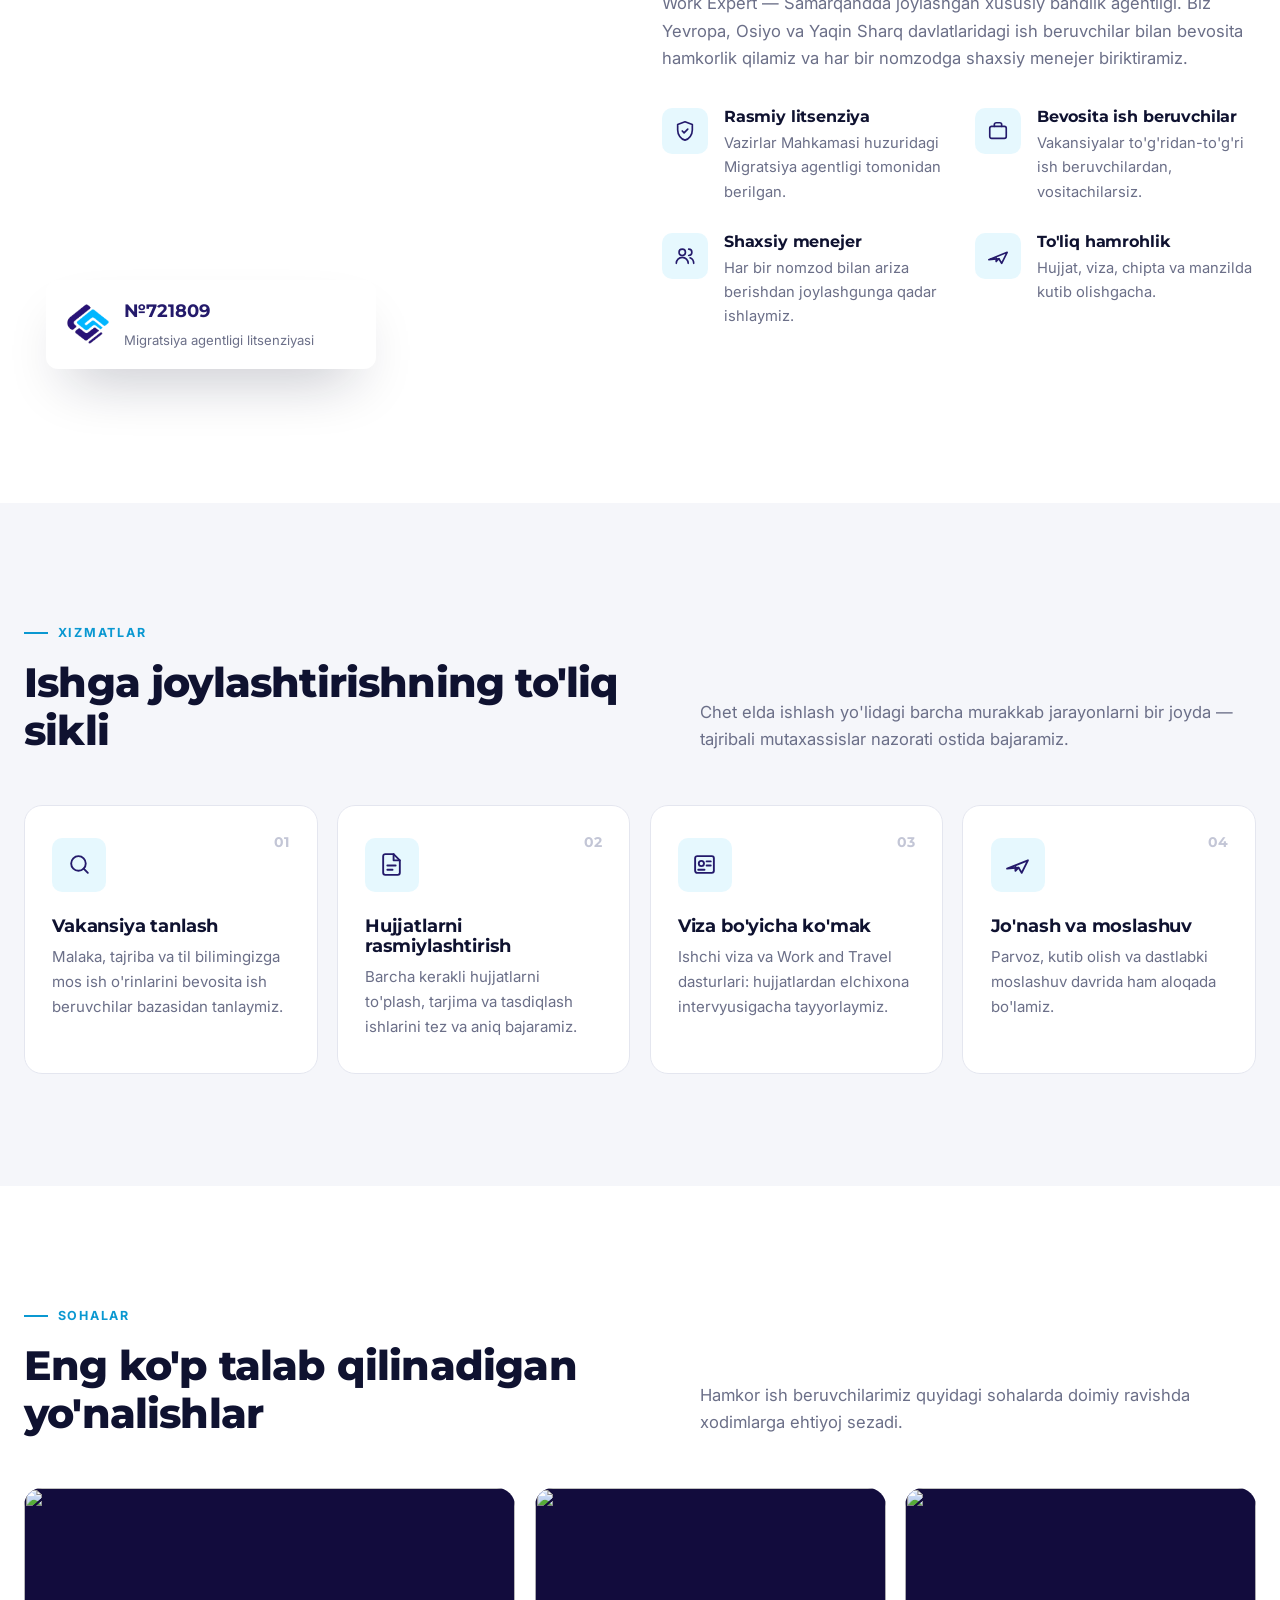
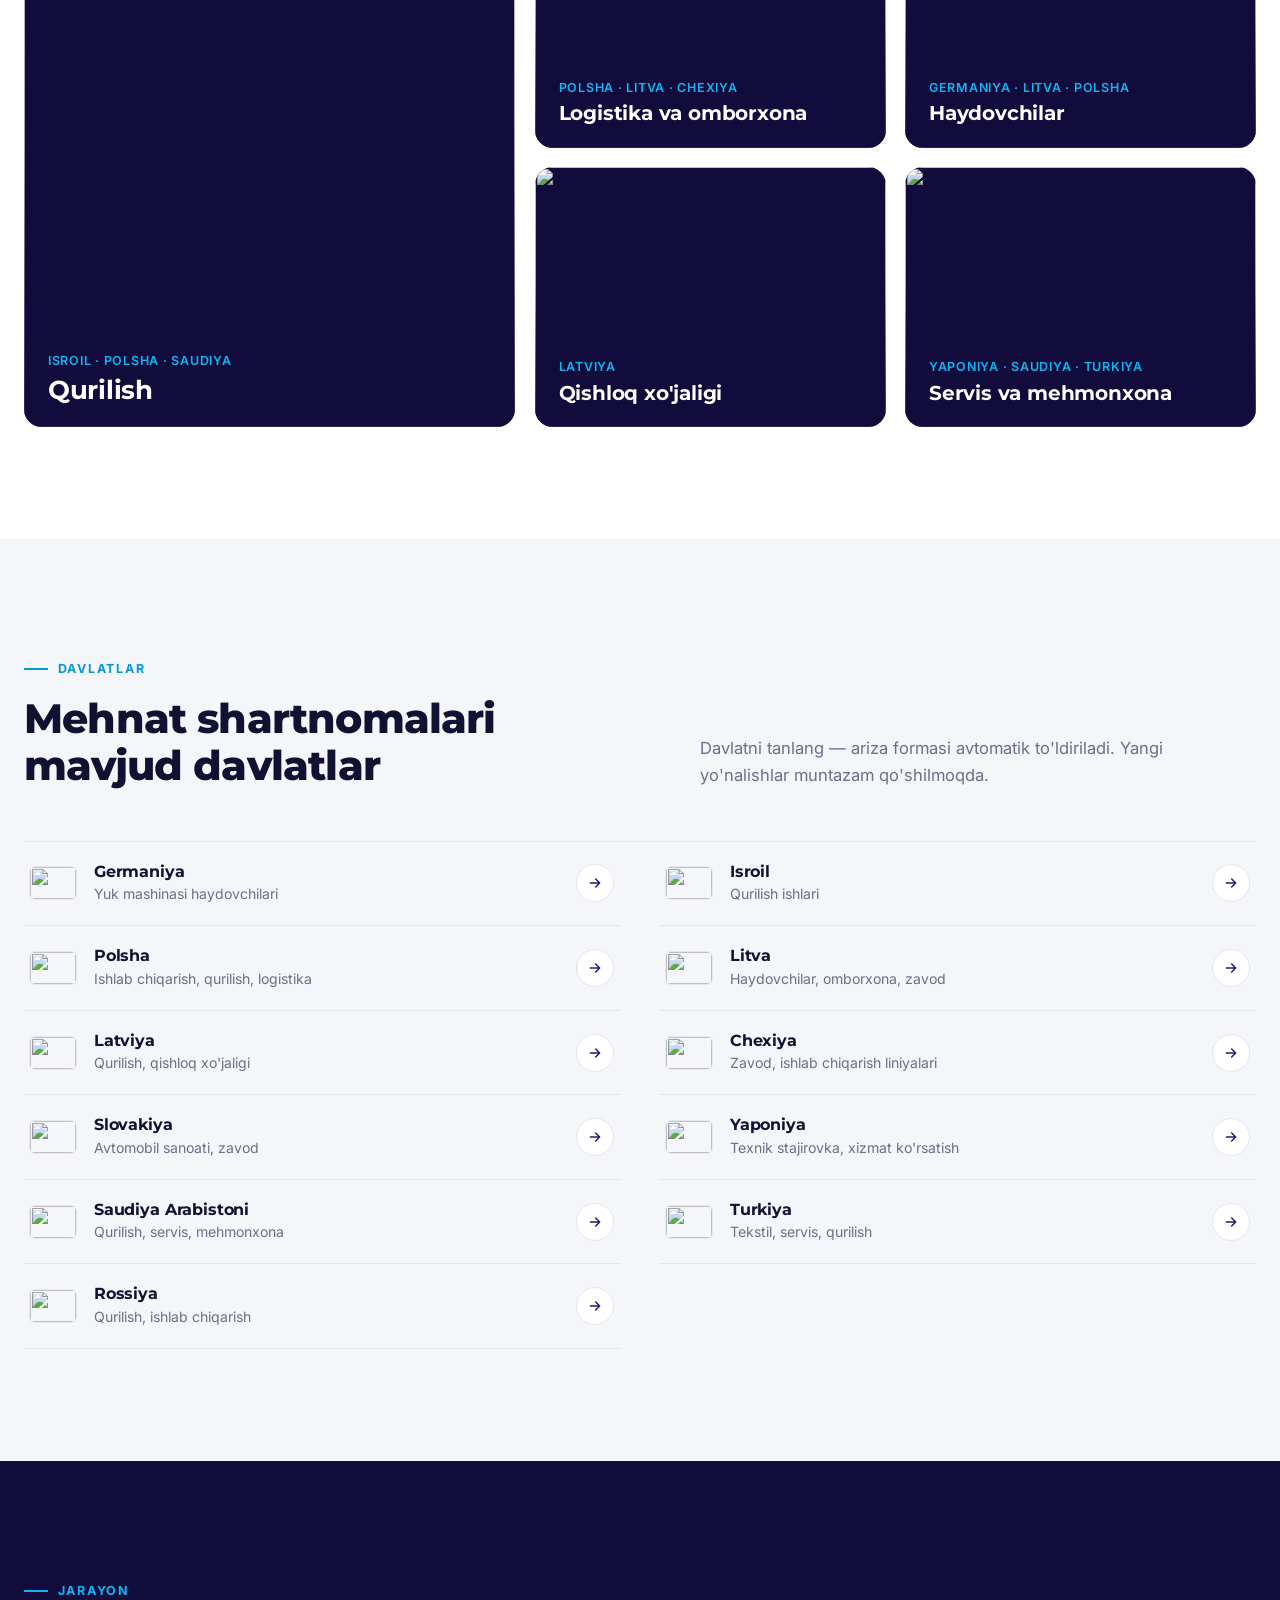
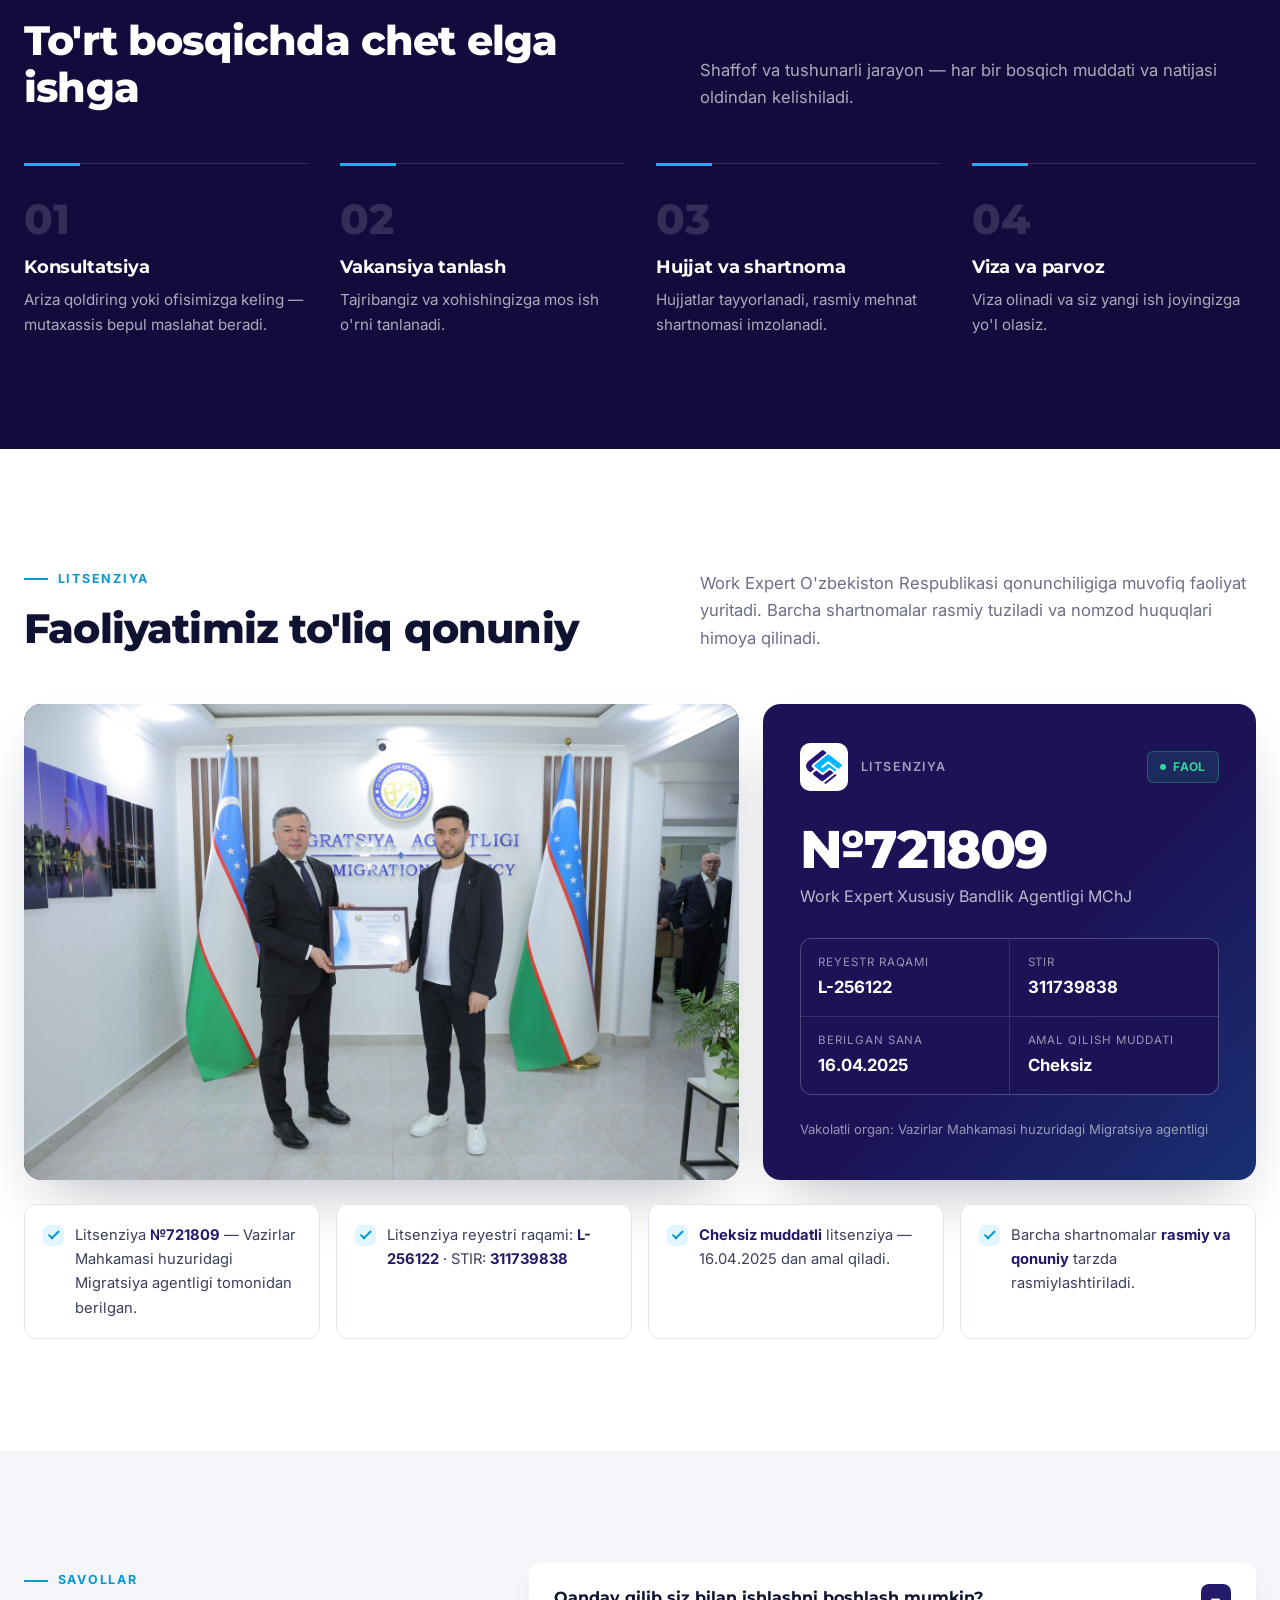
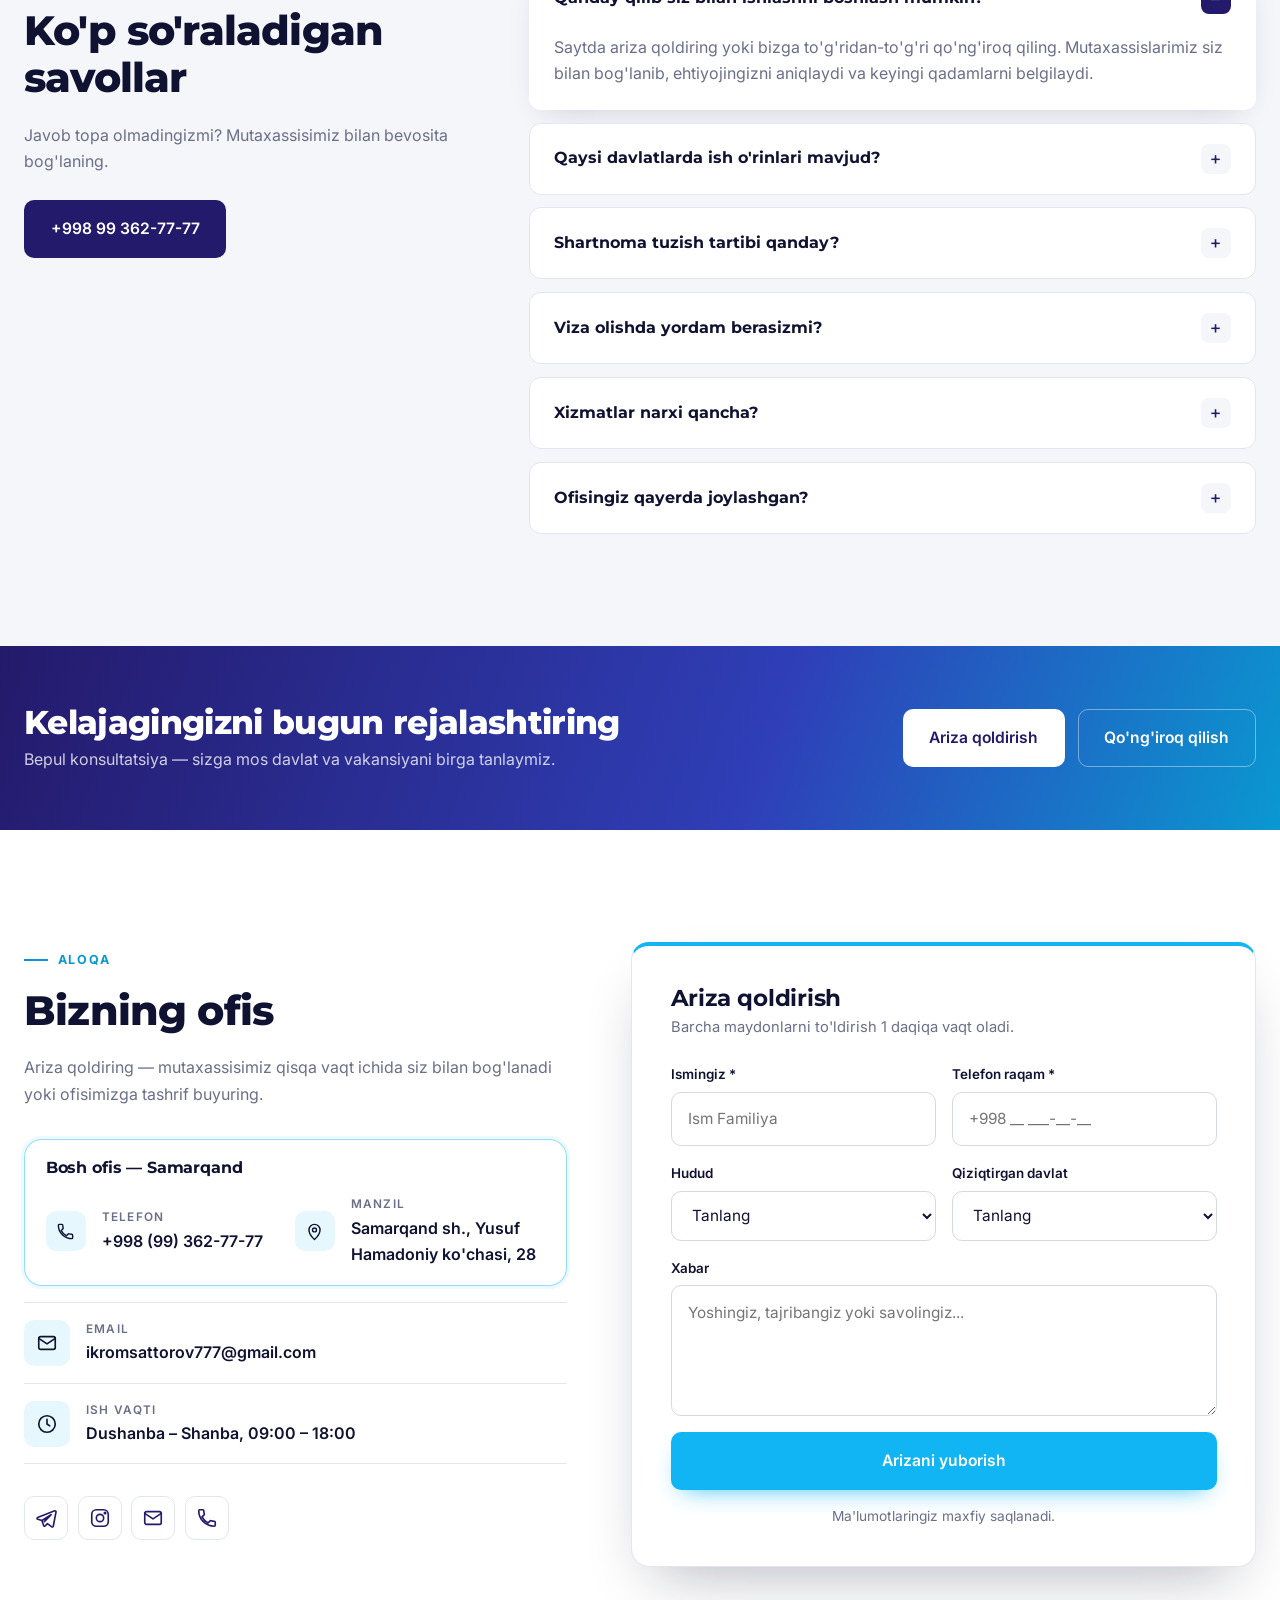
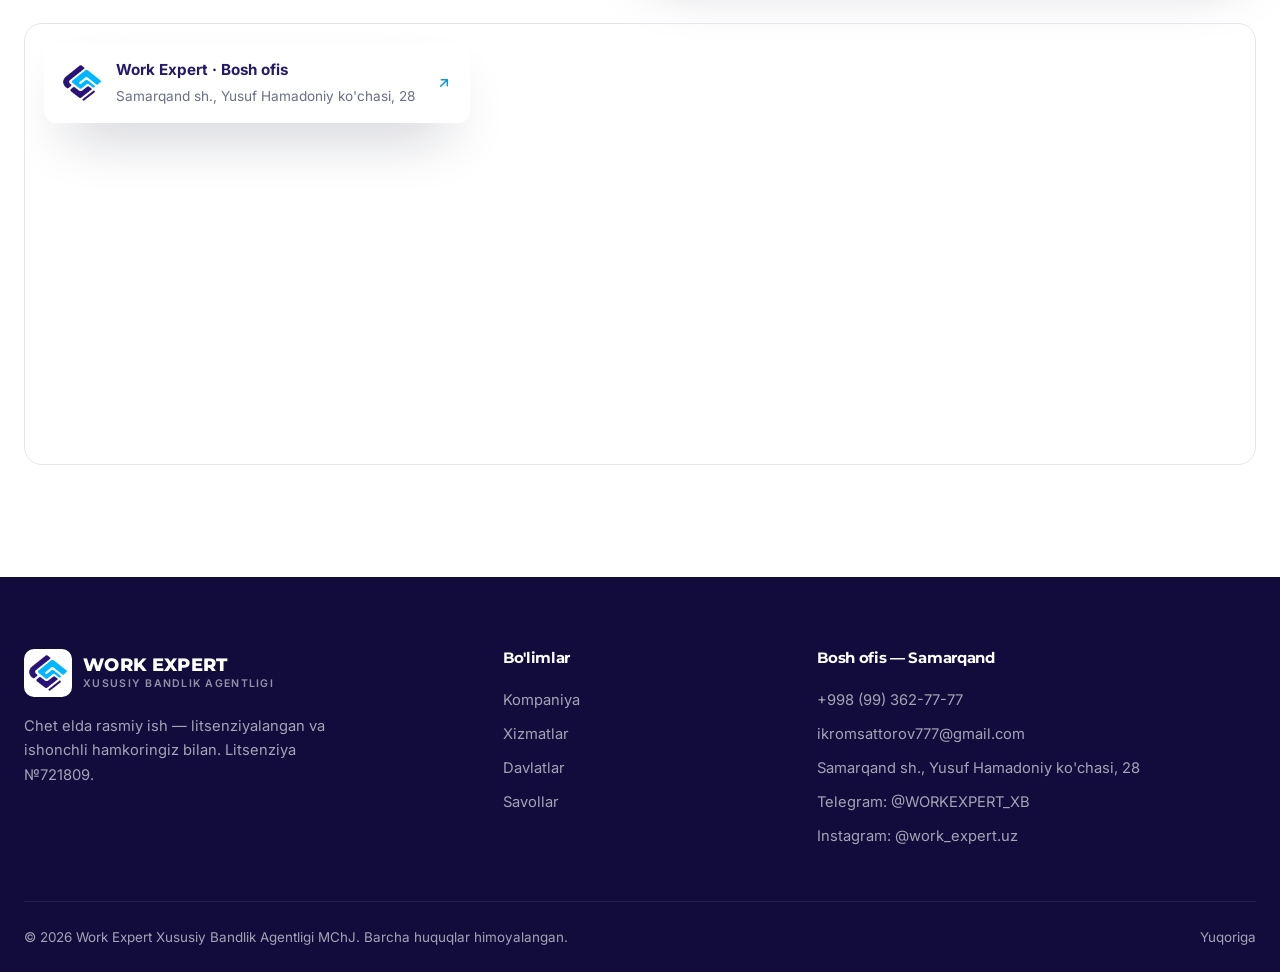
==== commit d918c2dd: "SEO: sitemap.xml, robots.txt, canonical, OG/Twitter meta, JSON-LD, www/index.html redirects" ====
--- a/index.html
+++ b/index.html
@@ -6,15 +6,27 @@
   <title data-i18n="meta.title">Work Expert — Xususiy Bandlik Agentligi | Samarqand</title>
   <meta name="description" data-i18n-content="meta.desc" content="Work Expert — chet elda rasmiy ish. Ofis Samarqandda. Litsenziya №721809. Germaniya, Isroil, Polsha, Litva, Latviya, Chexiya, Slovakiya, Yaponiya va boshqa davlatlarda ish o'rinlari. Bepul maslahat." />
   <meta name="keywords" content="Samarqand, chet elda ish, bandlik agentligi, Work Expert, Polsha ish, Germaniya ish, Isroil ish, haydovchi, qurilish, viza, ishga joylashtirish, работа за границей, jobs abroad" />
+  <meta name="robots" content="index, follow, max-image-preview:large" />
+  <link rel="canonical" href="https://work-expert-xba.uz/" />
   <meta name="theme-color" content="#1b1356" />
 
   <meta property="og:type" content="website" />
+  <meta property="og:site_name" content="Work Expert" />
+  <meta property="og:url" content="https://work-expert-xba.uz/" />
   <meta property="og:title" content="Work Expert — Chet elda rasmiy ish" />
   <meta property="og:description" content="Rasmiy litsenziyali xususiy bandlik agentligi. Bosh ofis — Samarqand. Bepul maslahat oling!" />
-  <meta property="og:image" content="assets/img/og-icon.png" />
+  <meta property="og:image" content="https://work-expert-xba.uz/assets/img/og-icon.png" />
+  <meta property="og:image:type" content="image/png" />
+  <meta property="og:image:width" content="512" />
+  <meta property="og:image:height" content="512" />
+  <meta property="og:image:alt" content="Work Expert logotipi" />
   <meta property="og:locale" content="uz_UZ" />
   <meta property="og:locale:alternate" content="ru_RU" />
   <meta property="og:locale:alternate" content="en_US" />
+  <meta name="twitter:card" content="summary" />
+  <meta name="twitter:title" content="Work Expert — Chet elda rasmiy ish" />
+  <meta name="twitter:description" content="Rasmiy litsenziyali xususiy bandlik agentligi. Bosh ofis — Samarqand. Bepul maslahat oling!" />
+  <meta name="twitter:image" content="https://work-expert-xba.uz/assets/img/og-icon.png" />
 
   <link rel="icon" type="image/png" href="assets/img/favicon.png" />
   <link rel="apple-touch-icon" href="assets/img/og-icon.png" />
@@ -28,21 +40,43 @@
   <script type="application/ld+json">
   {
     "@context": "https://schema.org",
-    "@type": "EmploymentAgency",
-    "name": "Work Expert Xususiy Bandlik Agentligi",
-    "telephone": "+998993627777",
-    "email": "ikromsattorov777@gmail.com",
-    "address": {
-      "@type": "PostalAddress",
-      "streetAddress": "Yusuf Hamadoniy ko'chasi, 28",
-      "addressLocality": "Samarqand",
-      "addressCountry": "UZ"
-    },
-    "geo": { "@type": "GeoCoordinates", "latitude": 39.661176, "longitude": 66.963594 },
-    "hasMap": "https://maps.apple/p/wTWVK91sjNwEpD",
-    "openingHours": "Mo-Sa 09:00-18:00",
-    "availableLanguage": ["uz", "ru", "en"],
-    "sameAs": ["https://www.instagram.com/work_expert.uz/", "https://t.me/WORKEXPERT_XB"]
+    "@graph": [
+      {
+        "@type": "WebSite",
+        "@id": "https://work-expert-xba.uz/#website",
+        "url": "https://work-expert-xba.uz/",
+        "name": "Work Expert",
+        "inLanguage": ["uz", "ru", "en"],
+        "publisher": { "@id": "https://work-expert-xba.uz/#organization" }
+      },
+      {
+        "@type": "EmploymentAgency",
+        "@id": "https://work-expert-xba.uz/#organization",
+        "name": "Work Expert Xususiy Bandlik Agentligi",
+        "url": "https://work-expert-xba.uz/",
+        "logo": "https://work-expert-xba.uz/assets/img/logo.png",
+        "image": "https://work-expert-xba.uz/assets/img/og-icon.png",
+        "telephone": "+998993627777",
+        "email": "ikromsattorov777@gmail.com",
+        "taxID": "311739838",
+        "address": {
+          "@type": "PostalAddress",
+          "streetAddress": "Yusuf Hamadoniy ko'chasi, 28",
+          "addressLocality": "Samarqand",
+          "addressCountry": "UZ"
+        },
+        "geo": { "@type": "GeoCoordinates", "latitude": 39.661176, "longitude": 66.963594 },
+        "hasMap": "https://maps.apple/p/wTWVK91sjNwEpD",
+        "openingHoursSpecification": [{
+          "@type": "OpeningHoursSpecification",
+          "dayOfWeek": ["Monday", "Tuesday", "Wednesday", "Thursday", "Friday", "Saturday"],
+          "opens": "09:00",
+          "closes": "18:00"
+        }],
+        "availableLanguage": ["uz", "ru", "en"],
+        "sameAs": ["https://www.instagram.com/work_expert.uz/", "https://t.me/WORKEXPERT_XB"]
+      }
+    ]
   }
   </script>
 </head>
--- a/assets/css/style.css
+++ b/assets/css/style.css
@@ -150,13 +150,13 @@
   height: calc(100vh - var(--nav-h)); height: calc(100svh - var(--nav-h)); min-height: 600px;
 }
 .flight.is-anim .flight-stage { position: sticky; top: var(--nav-h); }
-.fl-layer { position: absolute; inset: 0; will-change: transform, opacity; }
+.fl-layer { position: absolute; top:0;left:0;right:0;bottom:0; will-change: transform, opacity; }
 .fl-layer img { width: 100%; height: 100%; object-fit: cover; }
 .fl-ground { transform-origin: 50% 100%; transform: translateY(calc(var(--t2, 0) * 22%)) scale(calc(1.03 + var(--t2, 0) * .2)); opacity: calc(1 - var(--t2, 0)); }
 .fl-ground img { object-position: 62% 65%; }
 .fl-sky { opacity: var(--t2, 0); transform: translateY(calc((1 - var(--t2, 0)) * -10%)) scale(calc(1.18 - var(--t2, 0) * .18)); }
-.fl-shade { position: absolute; inset: 0; }
-.fl-shade::before, .fl-shade::after { content: ""; position: absolute; inset: 0; }
+.fl-shade { position: absolute; top:0;left:0;right:0;bottom:0; }
+.fl-shade::before, .fl-shade::after { content: ""; position: absolute; top:0;left:0;right:0;bottom:0; }
 .fl-shade::before {
   background:
     linear-gradient(90deg, rgba(18,12,61,.96) 0%, rgba(27,19,86,.84) 40%, rgba(27,19,86,.38) 72%, rgba(27,19,86,.18) 100%),
@@ -164,7 +164,7 @@
   opacity: calc(1 - var(--t3, 0) * .6);
 }
 .fl-shade::after { background: radial-gradient(ellipse at 50% 55%, rgba(18,12,61,.55) 0%, rgba(18,12,61,.25) 70%); opacity: var(--t3, 0); }
-.fl-trail { position: absolute; inset: 0; width: 100%; height: 100%; pointer-events: none; z-index: 1; opacity: calc(1 - var(--t3, 0) * .75); }
+.fl-trail { position: absolute; top:0;left:0;right:0;bottom:0; width: 100%; height: 100%; pointer-events: none; z-index: 1; opacity: calc(1 - var(--t3, 0) * .75); }
 .plane { position: absolute; left: 0; top: 0; z-index: 2; width: var(--ps, 150px); height: var(--ps, 150px); will-change: transform; filter: drop-shadow(0 22px 18px rgba(0,0,0,.35)); }
 .plane svg { width: 100%; height: 100%; fill: #f5f7fc; }
 .plane-cockpit { fill: var(--navy-800); opacity: .85; }
@@ -289,7 +289,7 @@
 .ind { position: relative; overflow: hidden; border-radius: var(--radius-lg); background: var(--navy-900); }
 .ind-lg { grid-row: span 2; }
 .ind img { width: 100%; height: 100%; object-fit: cover; transition: transform .8s cubic-bezier(.2,.7,.2,1); }
-.ind::after { content: ""; position: absolute; inset: 0; background: linear-gradient(0deg, rgba(18,12,61,.88) 0%, rgba(18,12,61,.15) 55%, transparent 100%); }
+.ind::after { content: ""; position: absolute; top:0;left:0;right:0;bottom:0; background: linear-gradient(0deg, rgba(18,12,61,.88) 0%, rgba(18,12,61,.15) 55%, transparent 100%); }
 .ind:hover img { transform: scale(1.05); }
 .ind-body { position: absolute; left: 1.5rem; right: 1.5rem; bottom: 1.4rem; z-index: 1; }
 .ind-body span { display: block; font-size: .78rem; font-weight: 600; letter-spacing: .06em; text-transform: uppercase; color: var(--cyan); margin-bottom: .25rem; }
@@ -324,7 +324,7 @@
 .checks li::before { content: ""; position: absolute; left: 0; top: .2rem; width: 1.35rem; height: 1.35rem; border-radius: 6px; background: rgba(18,181,244,.12); }
 .checks li::after { content: ""; position: absolute; left: .5rem; top: .42rem; width: .36rem; height: .66rem; border: solid var(--cyan-600); border-width: 0 2px 2px 0; transform: rotate(45deg); }
 .lic-card { position: relative; border-radius: var(--radius-lg); padding: 2.3rem; color: #fff; background: var(--navy-800); box-shadow: var(--shadow-lg); overflow: hidden; }
-.lic-card::before { content: ""; position: absolute; inset: 0; background: linear-gradient(135deg, transparent 55%, rgba(18,181,244,.18) 100%); }
+.lic-card::before { content: ""; position: absolute; top:0;left:0;right:0;bottom:0; background: linear-gradient(135deg, transparent 55%, rgba(18,181,244,.18) 100%); }
 .lic-card > * { position: relative; }
 .lic-top { display: flex; justify-content: space-between; align-items: center; margin-bottom: 1.8rem; }
 .lic-brand { display: flex; align-items: center; gap: .8rem; font-size: .78rem; font-weight: 600; letter-spacing: .12em; text-transform: uppercase; color: rgba(255,255,255,.6); }
@@ -342,11 +342,11 @@
 /* License showcase (marosim surati + sertifikat kartasi) */
 .lic-showcase { display: grid; grid-template-columns: 1.45fr 1fr; gap: 1.5rem; align-items: stretch; }
 .lic-photo { position: relative; margin: 0; min-height: 420px; border-radius: var(--radius-lg); overflow: hidden; background: var(--navy-800); box-shadow: var(--shadow-lg); }
-.lic-photo img { position: absolute; inset: 0; width: 100%; height: 100%; object-fit: cover; object-position: 50% 30%; transition: transform .8s cubic-bezier(.2,.7,.2,1); }
+.lic-photo img { width: 100%; height: 100%; object-fit: cover; object-position: 50% 30%; transition: transform .8s cubic-bezier(.2,.7,.2,1); }
 .lic-photo:hover img { transform: scale(1.03); }
 .lic-photo-fallback { display: none; }
 .lic-photo.noimg img { display: none; }
-.lic-photo.noimg .lic-photo-fallback { position: absolute; inset: 0; display: grid; place-items: center; background: radial-gradient(circle at 30% 20%, #2f3fb8 0%, var(--navy-800) 60%); }
+.lic-photo.noimg .lic-photo-fallback { position: absolute; top: 0; left: 0; right: 0; bottom: 0; display: grid; place-items: center; background: radial-gradient(circle at 30% 20%, #2f3fb8 0%, var(--navy-800) 60%); }
 .lic-photo-fallback svg { width: 96px; height: 96px; fill: none; stroke: rgba(255,255,255,.22); stroke-width: 1.2; stroke-linecap: round; stroke-linejoin: round; }
 .lic-showcase .lic-card { display: flex; flex-direction: column; justify-content: center; }
 .checks-row { grid-template-columns: repeat(4, 1fr); gap: 1rem; margin-top: 1.5rem; }
@@ -447,9 +447,9 @@
 
 /* ---------- Map chooser ---------- */
 body.no-scroll { overflow: hidden; }
-.mapsheet { position: fixed; inset: 0; z-index: 100; display: flex; align-items: center; justify-content: center; padding: 20px; }
+.mapsheet { position: fixed; top:0;left:0;right:0;bottom:0; z-index: 100; display: flex; align-items: center; justify-content: center; padding: 20px; }
 .mapsheet[hidden] { display: none; }
-.ms-backdrop { position: absolute; inset: 0; background: rgba(15,12,48,.55); backdrop-filter: blur(3px); opacity: 0; transition: opacity .22s; }
+.ms-backdrop { position: absolute; top:0;left:0;right:0;bottom:0; background: rgba(15,12,48,.55); backdrop-filter: blur(3px); opacity: 0; transition: opacity .22s; }
 .ms-panel {
   position: relative; width: min(420px, 100%); background: #fff; border-radius: 20px; padding: 1.5rem;
   box-shadow: 0 40px 80px -20px rgba(15,12,48,.5); opacity: 0; transform: translateY(16px) scale(.98); transition: opacity .22s, transform .22s;
@@ -511,7 +511,8 @@
 @media (max-width: 1024px) {
   .about, .license, .contact, .faq-wrap { grid-template-columns: 1fr; gap: 3rem; }
   .lic-showcase { grid-template-columns: 1fr; }
-  .lic-photo { min-height: 0; aspect-ratio: 3 / 2; }
+  .lic-photo { min-height: 0; }
+  .lic-photo img { aspect-ratio: 3 / 2; }
   .checks-row { grid-template-columns: 1fr 1fr; }
   .sec-head.split { grid-template-columns: 1fr; gap: 1rem; }
   .faq-side { position: static; }
@@ -578,7 +579,8 @@
   .fb-head h2 { font-size: 1.7rem; }
   .fl-board .btn { width: 100%; }
   .office .c-list { grid-template-columns: 1fr; }
-  .lic-photo { min-height: 0; aspect-ratio: 4 / 3; }
+  .lic-photo { min-height: 0; }
+  .lic-photo img { aspect-ratio: 3 / 4; }
   .checks-row { grid-template-columns: 1fr; }
   .hero-cta .btn { flex: 1 1 100%; }
   .kpi-item { padding: 1.3rem 1.2rem; }
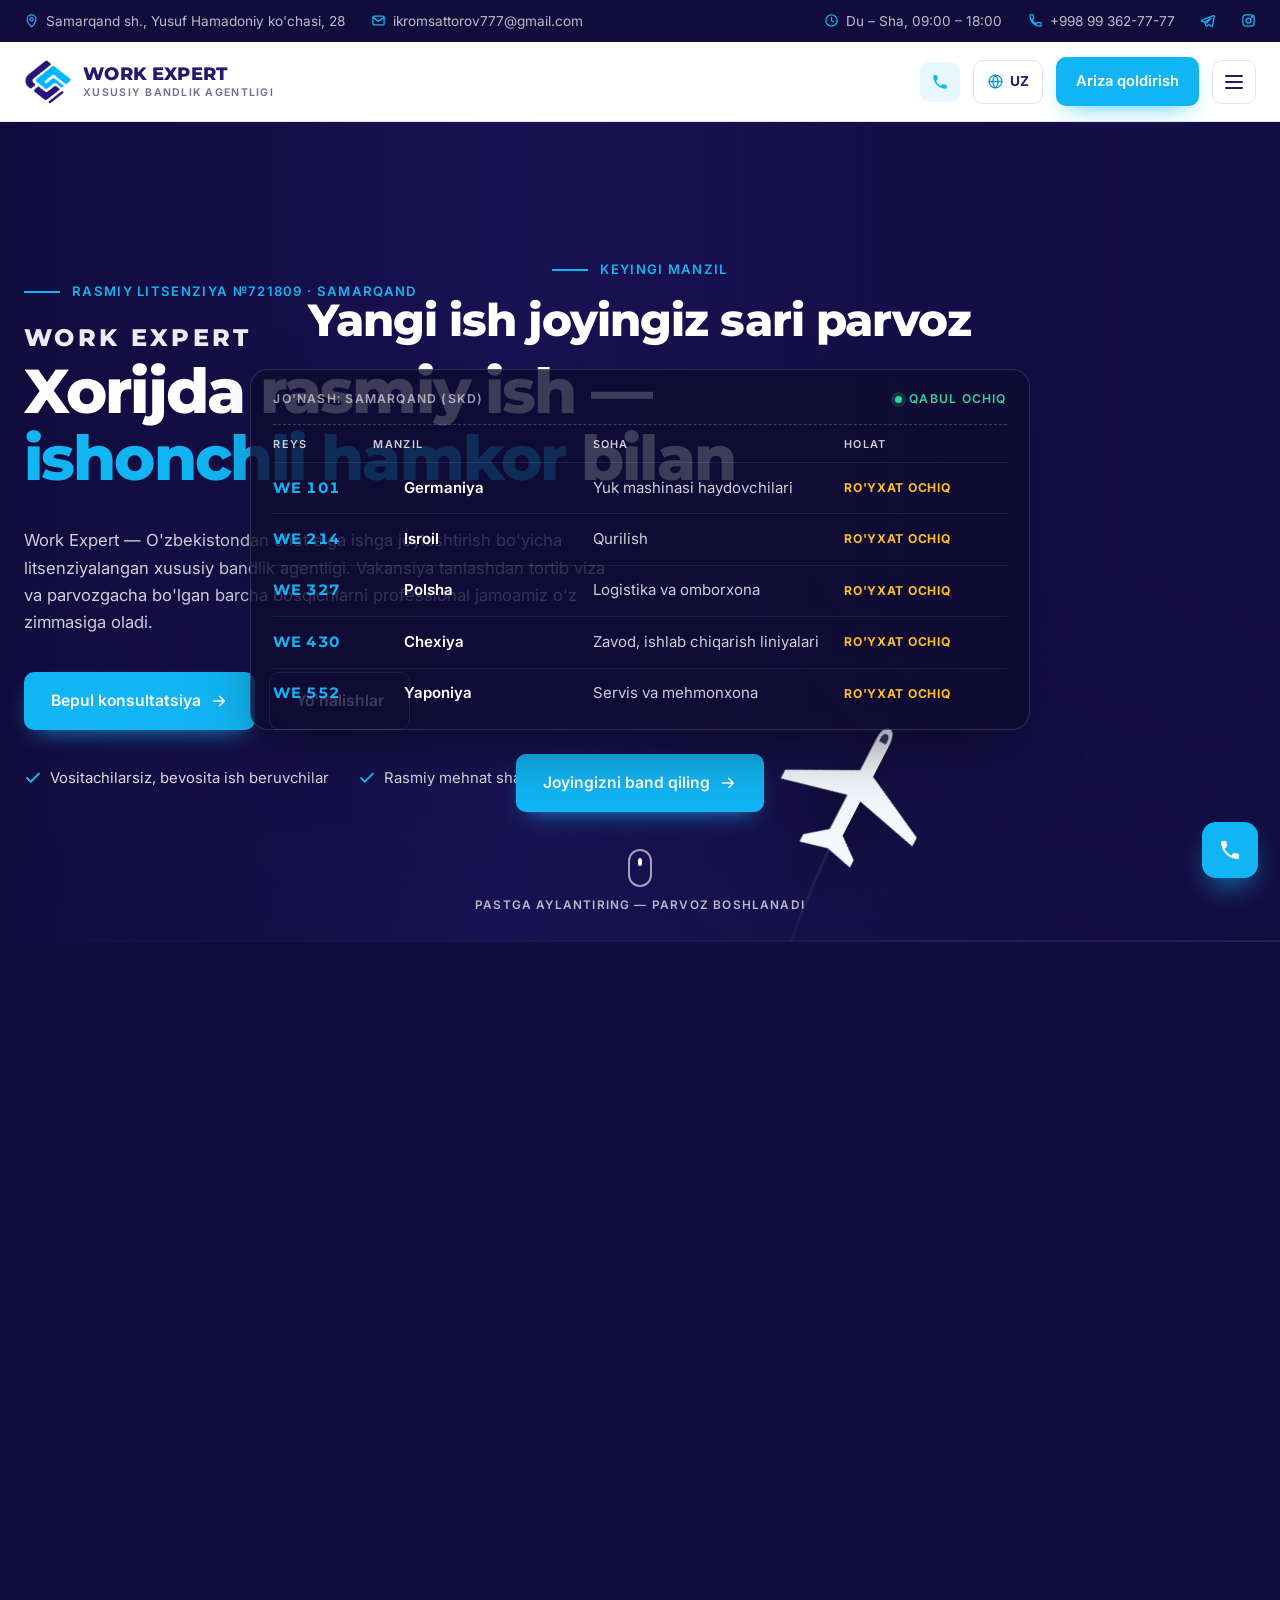
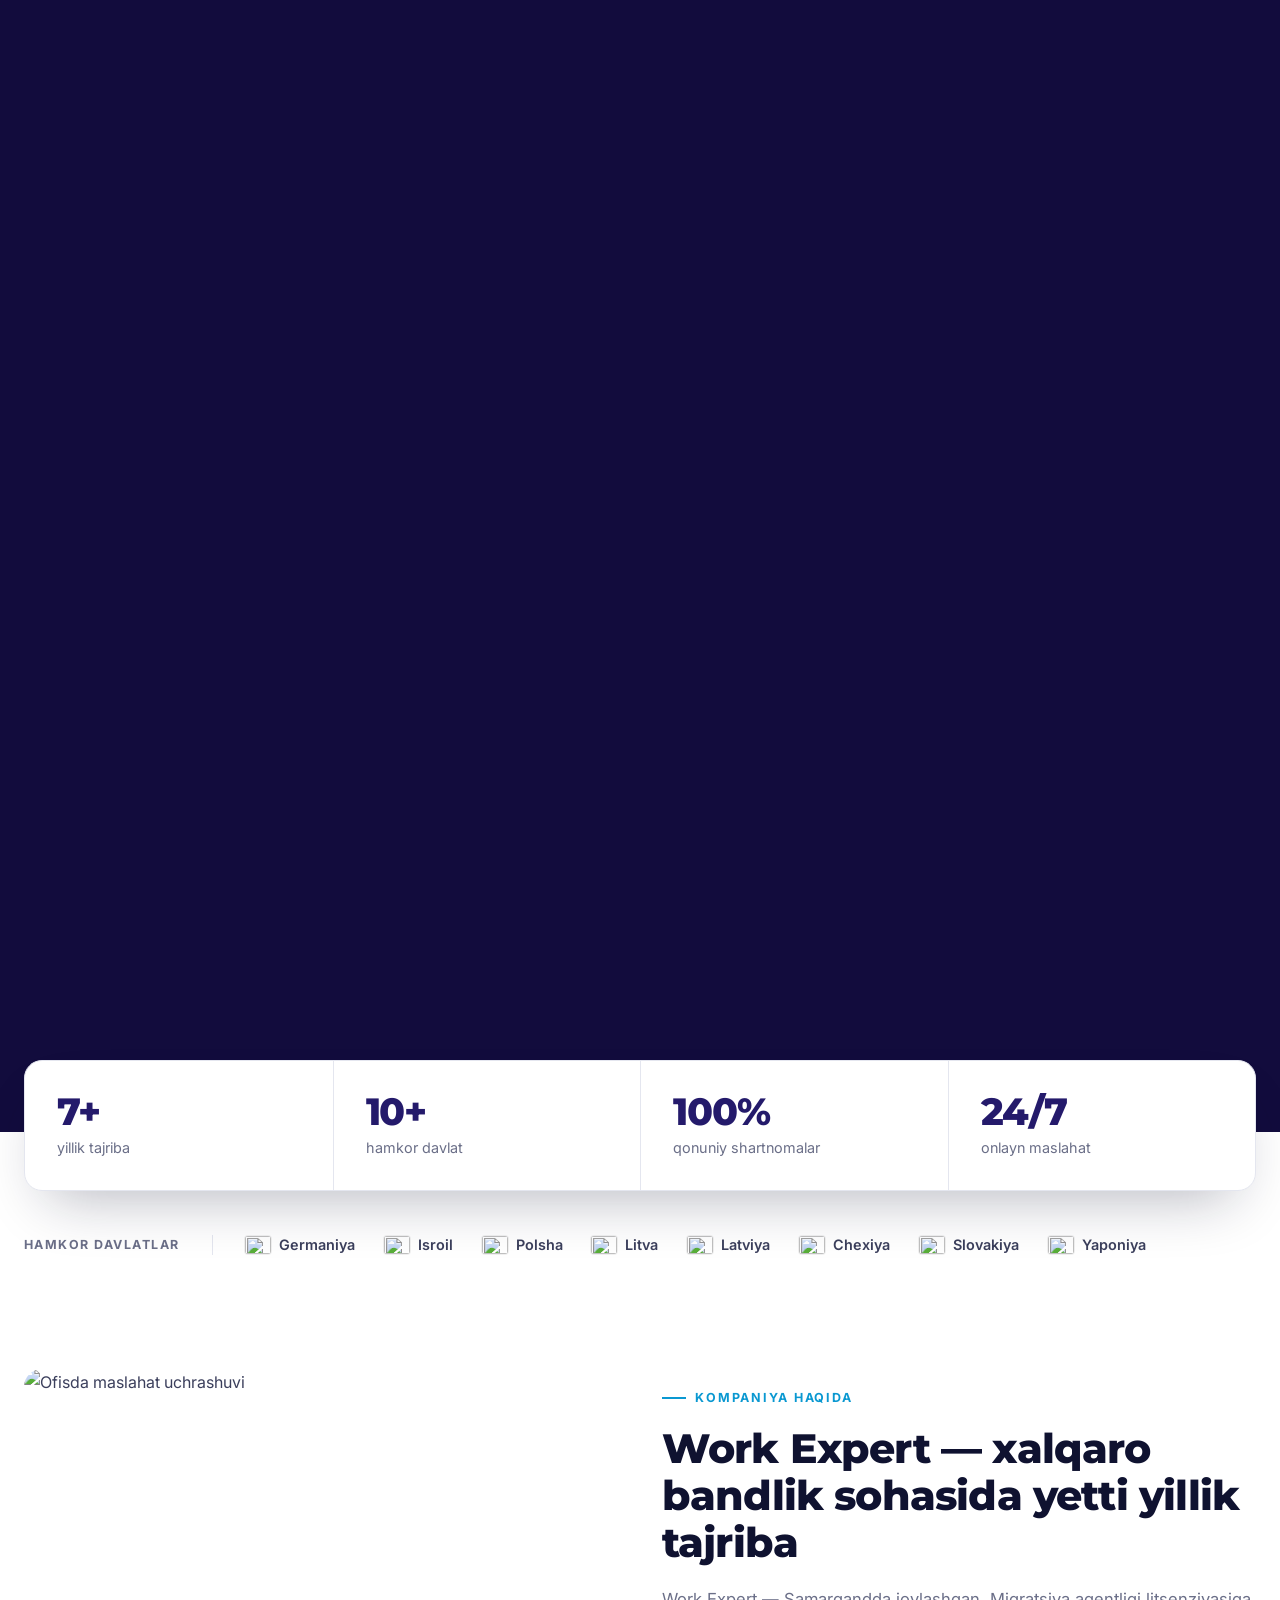
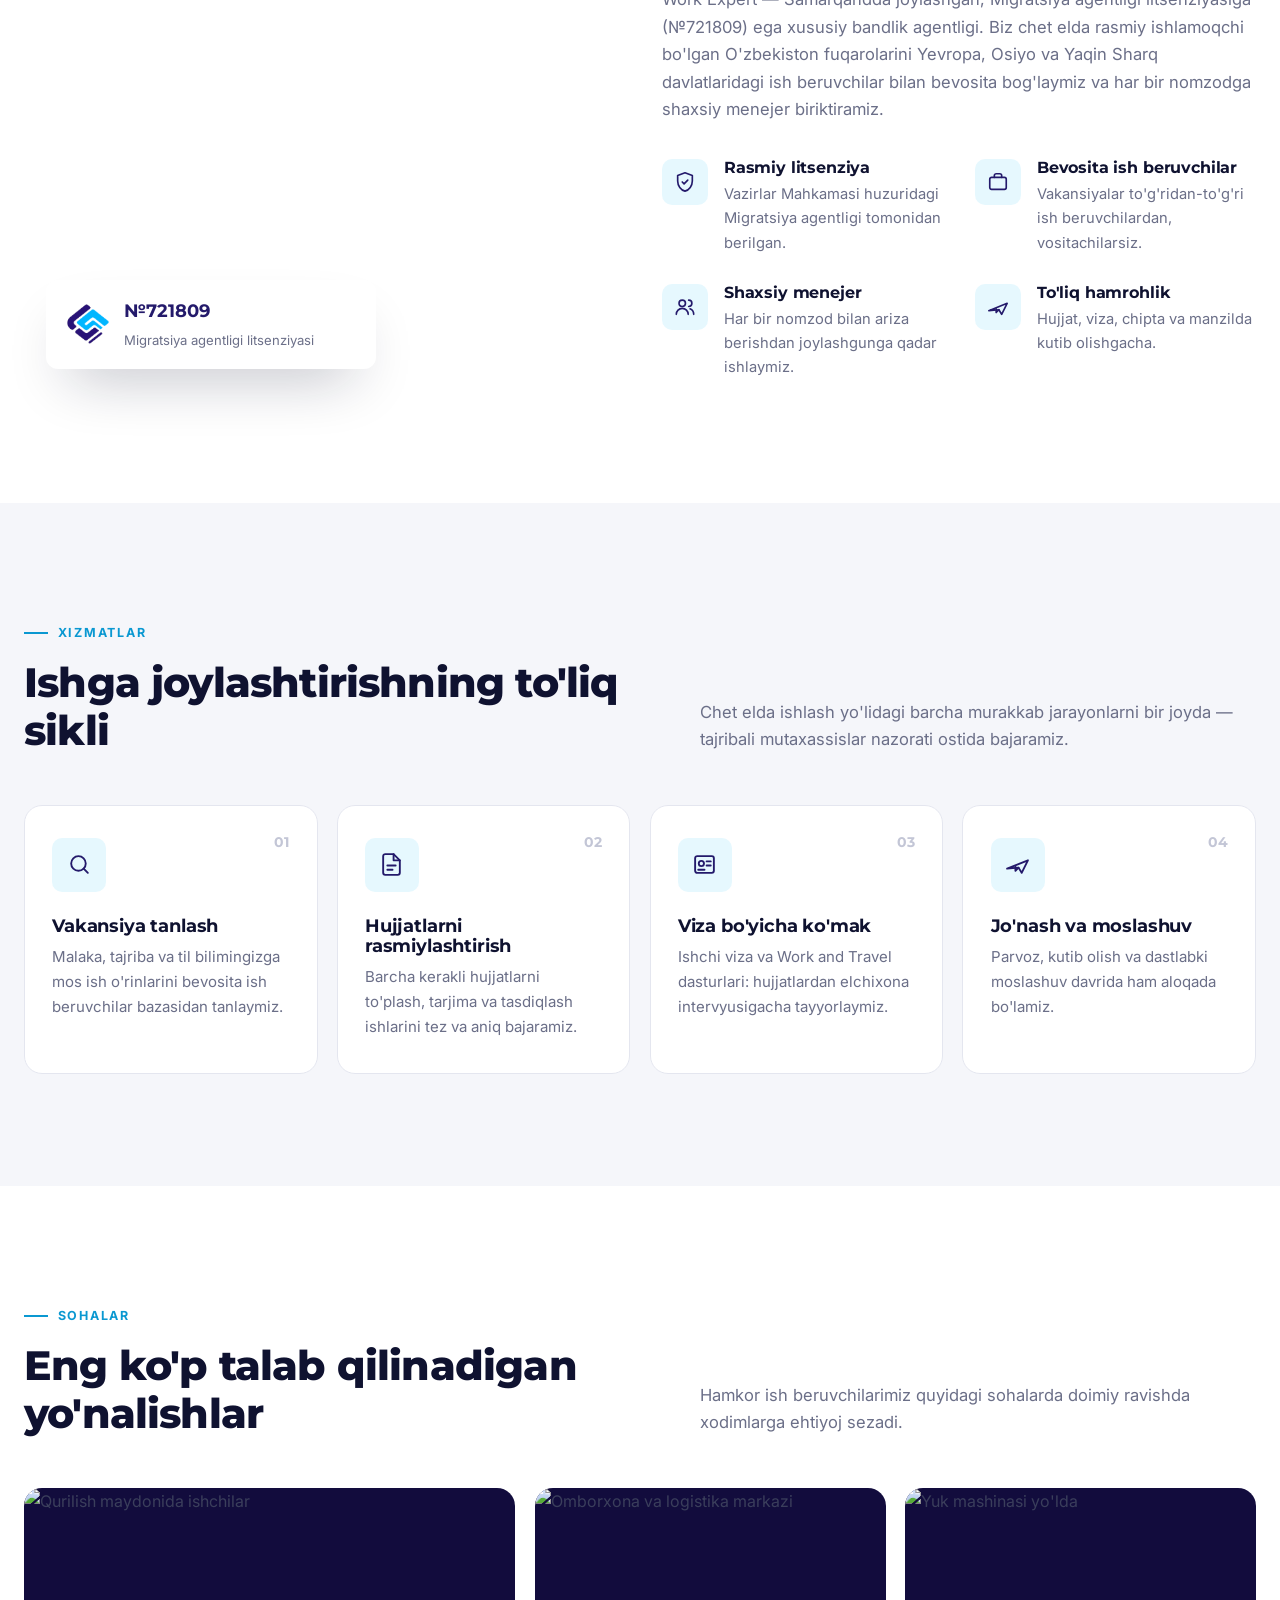
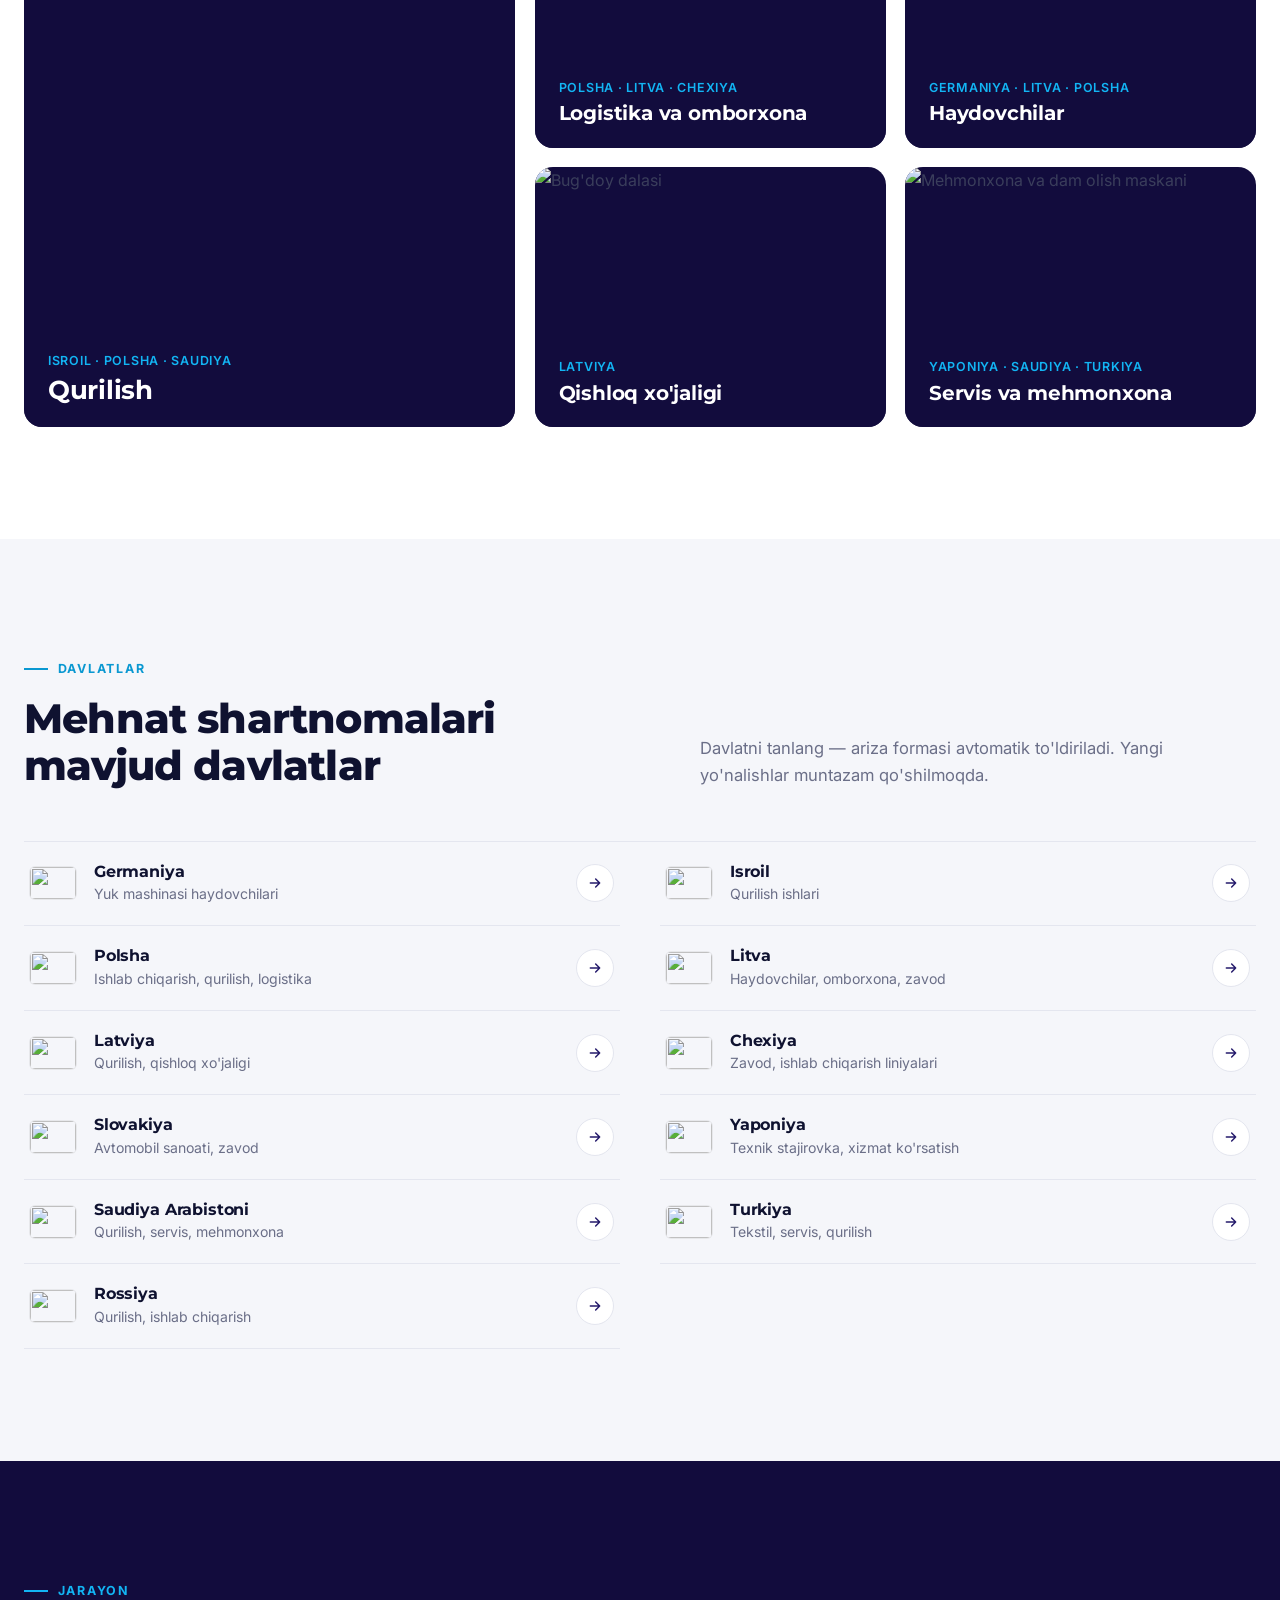
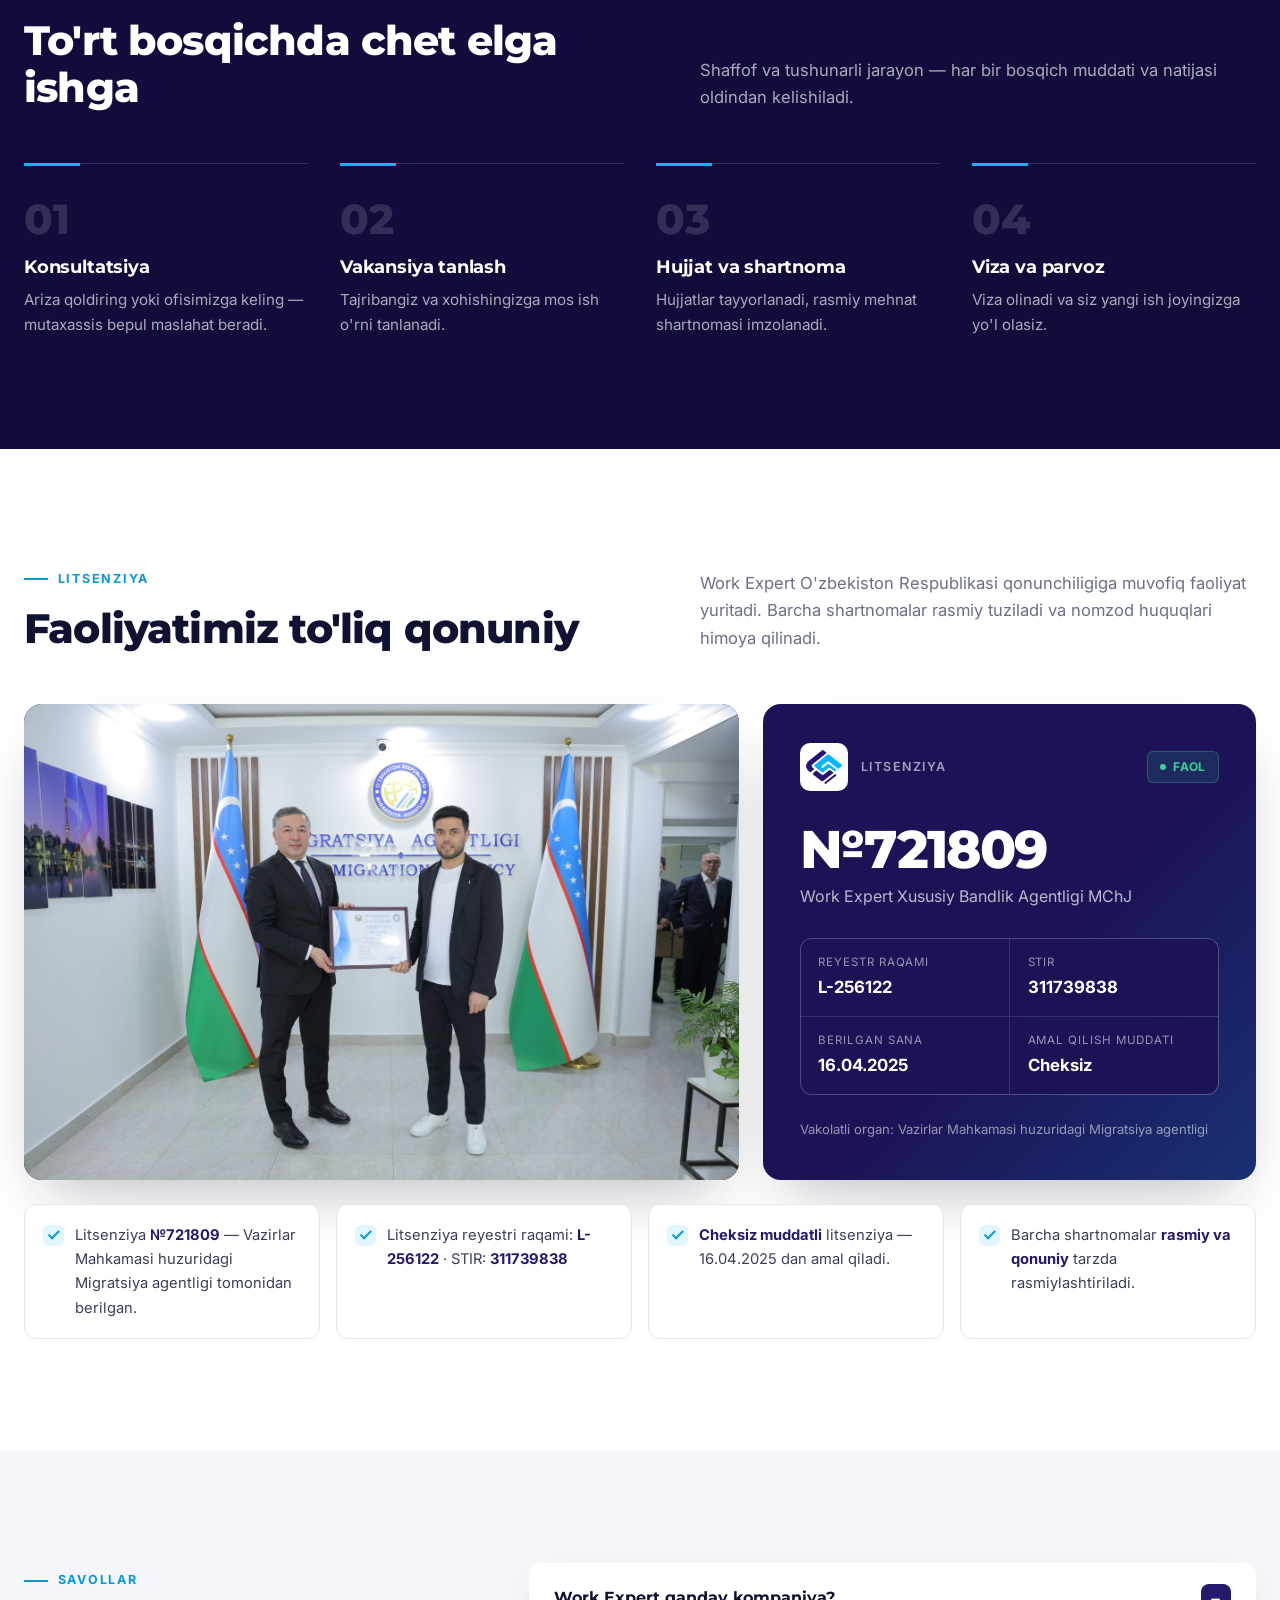
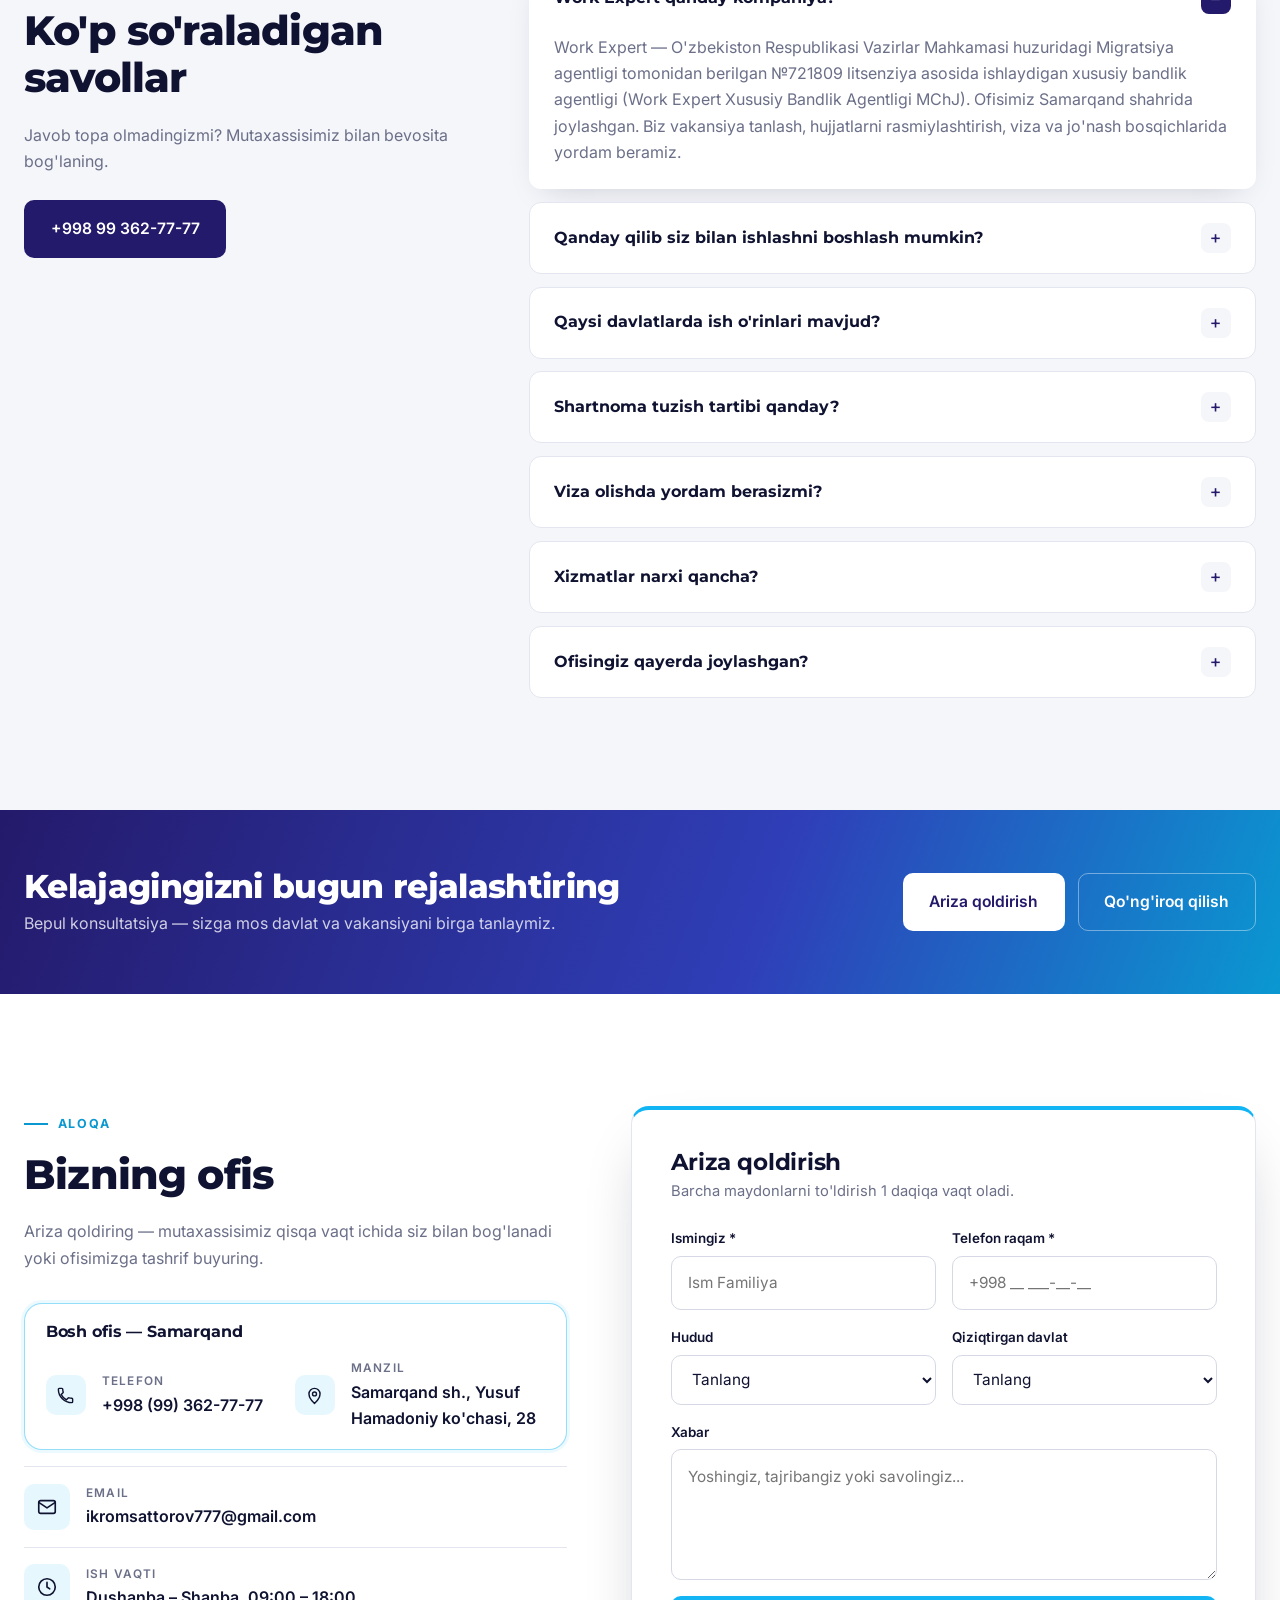
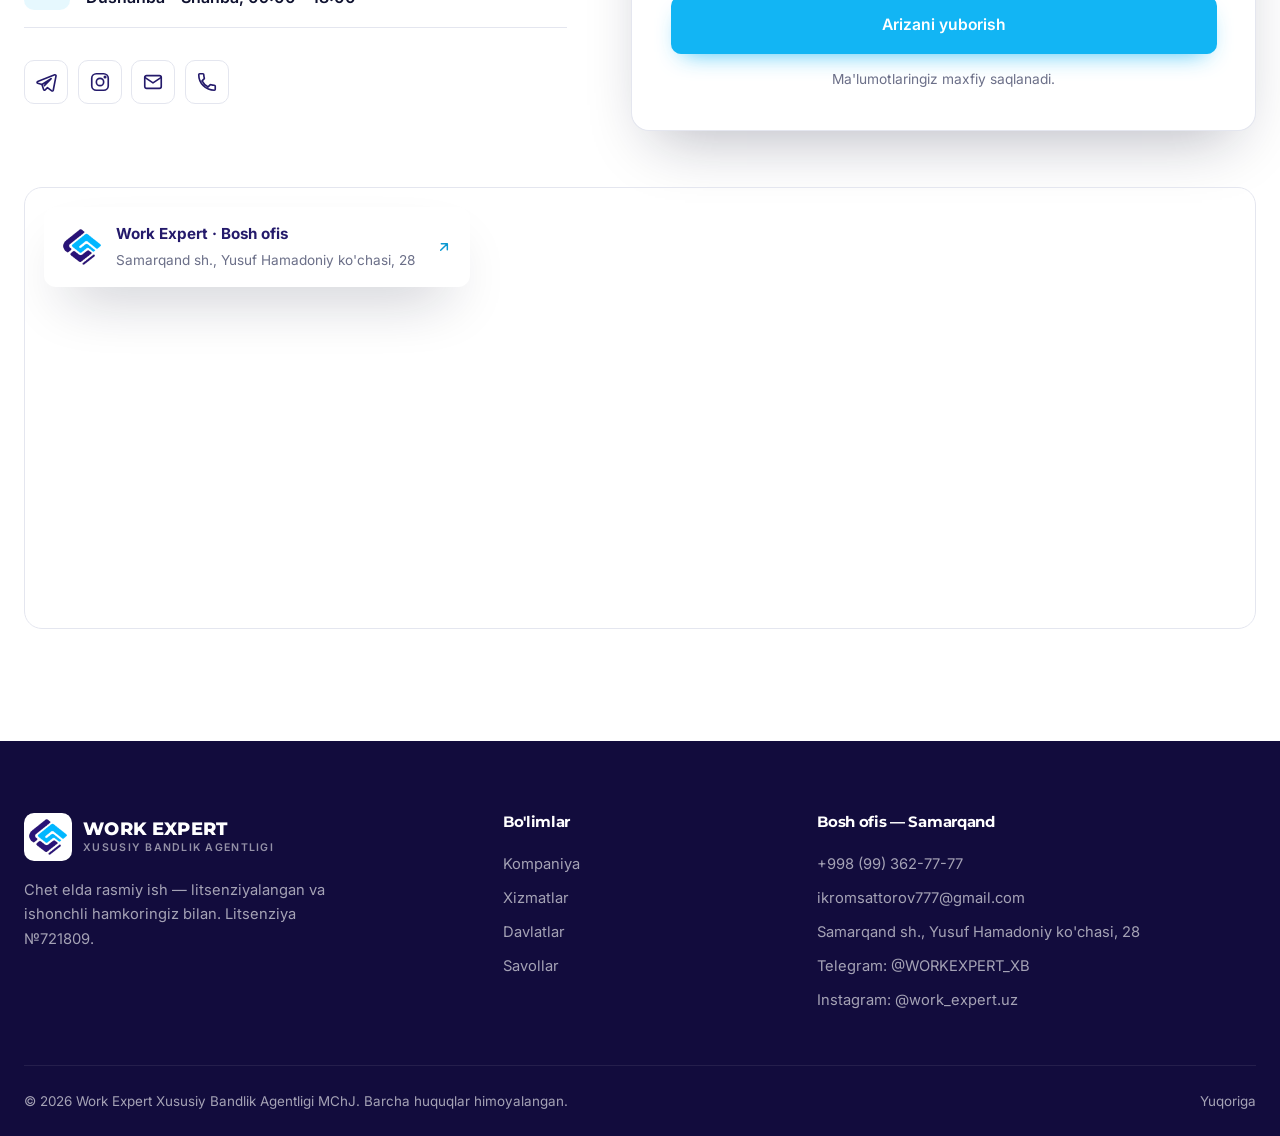
==== commit 23e89324: "SEO: 'Work Expert' brend optimizatsiyasi — title/description, H1 brend, OG rasm 1200×630, favicon/ma" ====
--- a/index.html
+++ b/index.html
@@ -3,9 +3,8 @@
 <head>
   <meta charset="UTF-8" />
   <meta name="viewport" content="width=device-width, initial-scale=1.0" />
-  <title data-i18n="meta.title">Work Expert — Xususiy Bandlik Agentligi | Samarqand</title>
-  <meta name="description" data-i18n-content="meta.desc" content="Work Expert — chet elda rasmiy ish. Ofis Samarqandda. Litsenziya №721809. Germaniya, Isroil, Polsha, Litva, Latviya, Chexiya, Slovakiya, Yaponiya va boshqa davlatlarda ish o'rinlari. Bepul maslahat." />
-  <meta name="keywords" content="Samarqand, chet elda ish, bandlik agentligi, Work Expert, Polsha ish, Germaniya ish, Isroil ish, haydovchi, qurilish, viza, ishga joylashtirish, работа за границей, jobs abroad" />
+  <title data-i18n="meta.title">Work Expert — Xususiy bandlik agentligi | Chet elda rasmiy ish</title>
+  <meta name="description" data-i18n-content="meta.desc" content="Work Expert — Samarqanddagi litsenziyalangan (№721809) xususiy bandlik agentligi. Germaniya, Isroil, Polsha va boshqa davlatlarda rasmiy ish. Bepul maslahat." />
   <meta name="robots" content="index, follow, max-image-preview:large" />
   <link rel="canonical" href="https://work-expert-xba.uz/" />
   <meta name="theme-color" content="#1b1356" />
@@ -13,28 +12,33 @@
   <meta property="og:type" content="website" />
   <meta property="og:site_name" content="Work Expert" />
   <meta property="og:url" content="https://work-expert-xba.uz/" />
-  <meta property="og:title" content="Work Expert — Chet elda rasmiy ish" />
-  <meta property="og:description" content="Rasmiy litsenziyali xususiy bandlik agentligi. Bosh ofis — Samarqand. Bepul maslahat oling!" />
-  <meta property="og:image" content="https://work-expert-xba.uz/assets/img/og-icon.png" />
+  <meta property="og:title" content="Work Expert — Xususiy bandlik agentligi" />
+  <meta property="og:description" content="Work Expert — litsenziyalangan xususiy bandlik agentligi (№721809). Chet elda rasmiy ish, hujjat va viza bo'yicha yordam. Samarqand." />
+  <meta property="og:image" content="https://work-expert-xba.uz/assets/img/work-expert-og.png" />
   <meta property="og:image:type" content="image/png" />
-  <meta property="og:image:width" content="512" />
-  <meta property="og:image:height" content="512" />
-  <meta property="og:image:alt" content="Work Expert logotipi" />
+  <meta property="og:image:width" content="1200" />
+  <meta property="og:image:height" content="630" />
+  <meta property="og:image:alt" content="Work Expert — xususiy bandlik agentligi logotipi" />
   <meta property="og:locale" content="uz_UZ" />
   <meta property="og:locale:alternate" content="ru_RU" />
   <meta property="og:locale:alternate" content="en_US" />
-  <meta name="twitter:card" content="summary" />
-  <meta name="twitter:title" content="Work Expert — Chet elda rasmiy ish" />
-  <meta name="twitter:description" content="Rasmiy litsenziyali xususiy bandlik agentligi. Bosh ofis — Samarqand. Bepul maslahat oling!" />
-  <meta name="twitter:image" content="https://work-expert-xba.uz/assets/img/og-icon.png" />
-
-  <link rel="icon" type="image/png" href="assets/img/favicon.png" />
-  <link rel="apple-touch-icon" href="assets/img/og-icon.png" />
+  <meta name="twitter:card" content="summary_large_image" />
+  <meta name="twitter:title" content="Work Expert — Xususiy bandlik agentligi" />
+  <meta name="twitter:description" content="Work Expert — litsenziyalangan xususiy bandlik agentligi (№721809). Chet elda rasmiy ish, hujjat va viza bo'yicha yordam. Samarqand." />
+  <meta name="twitter:image" content="https://work-expert-xba.uz/assets/img/work-expert-og.png" />
+  <meta name="application-name" content="Work Expert" />
+  <meta name="apple-mobile-web-app-title" content="Work Expert" />
+
+  <link rel="icon" href="/favicon.ico" sizes="48x48" />
+  <link rel="icon" type="image/png" sizes="192x192" href="/assets/img/favicon-192.png" />
+  <link rel="apple-touch-icon" sizes="180x180" href="/assets/img/apple-touch-icon.png" />
+  <link rel="manifest" href="/site.webmanifest" />
 
   <link rel="preconnect" href="https://fonts.googleapis.com" />
   <link rel="preconnect" href="https://fonts.gstatic.com" crossorigin />
   <link rel="preconnect" href="https://images.unsplash.com" />
   <link href="https://fonts.googleapis.com/css2?family=Inter:wght@400;500;600;700&family=Montserrat:wght@600;700;800&display=swap" rel="stylesheet" />
+  <link rel="preload" as="image" href="https://images.unsplash.com/photo-1464037866556-6812c9d1c72e?w=2000&q=75&auto=format&fit=crop" fetchpriority="high" />
   <link rel="stylesheet" href="assets/css/style.css" />
 
   <script type="application/ld+json">
@@ -46,19 +50,24 @@
         "@id": "https://work-expert-xba.uz/#website",
         "url": "https://work-expert-xba.uz/",
         "name": "Work Expert",
+        "alternateName": ["WorkExpert", "Work Expert Xususiy Bandlik Agentligi"],
         "inLanguage": ["uz", "ru", "en"],
         "publisher": { "@id": "https://work-expert-xba.uz/#organization" }
       },
       {
         "@type": "EmploymentAgency",
         "@id": "https://work-expert-xba.uz/#organization",
-        "name": "Work Expert Xususiy Bandlik Agentligi",
+        "name": "Work Expert",
+        "alternateName": "Work Expert Xususiy Bandlik Agentligi",
+        "legalName": "Work Expert Xususiy Bandlik Agentligi MChJ",
+        "description": "Litsenziyalangan xususiy bandlik agentligi: O'zbekiston fuqarolarini chet elda rasmiy ishga joylashtirish, hujjat va viza bo'yicha yordam.",
         "url": "https://work-expert-xba.uz/",
-        "logo": "https://work-expert-xba.uz/assets/img/logo.png",
-        "image": "https://work-expert-xba.uz/assets/img/og-icon.png",
+        "logo": "https://work-expert-xba.uz/assets/img/work-expert-logo.png",
+        "image": ["https://work-expert-xba.uz/assets/img/work-expert-og.png", "https://work-expert-xba.uz/assets/img/license-ceremony.jpg"],
         "telephone": "+998993627777",
         "email": "ikromsattorov777@gmail.com",
         "taxID": "311739838",
+        "identifier": { "@type": "PropertyValue", "name": "Litsenziya", "value": "721809" },
         "address": {
           "@type": "PostalAddress",
           "streetAddress": "Yusuf Hamadoniy ko'chasi, 28",
@@ -73,7 +82,8 @@
           "opens": "09:00",
           "closes": "18:00"
         }],
-        "availableLanguage": ["uz", "ru", "en"],
+        "areaServed": { "@type": "Country", "name": "Uzbekistan" },
+        "knowsLanguage": ["uz", "ru", "en"],
         "sameAs": ["https://www.instagram.com/work_expert.uz/", "https://t.me/WORKEXPERT_XB"]
       }
     ]
@@ -120,7 +130,7 @@
 <header class="nav" id="nav">
   <div class="container nav-inner">
     <a href="#home" class="brand" aria-label="Work Expert">
-      <img src="assets/img/logo.png" alt="Work Expert logo" width="48" height="48" />
+      <img src="assets/img/work-expert-logo.png" alt="Work Expert logo" width="48" height="48" />
       <span class="brand-text">
         <strong>WORK EXPERT</strong>
         <small data-i18n="brand.sub">Xususiy bandlik agentligi</small>
@@ -199,7 +209,7 @@
     <div class="container fl-content">
       <div class="hero-content fl-intro">
         <span class="kicker"><span class="kicker-line"></span><span data-i18n="hero.kicker">Rasmiy litsenziya №721809 · Samarqand</span></span>
-        <h1 data-i18n="hero.title">Xorijda rasmiy ish — <span class="accent">ishonchli hamkor</span> bilan</h1>
+        <h1 data-i18n="hero.title"><span class="h1-brand">Work Expert</span> Xorijda rasmiy ish — <span class="accent">ishonchli hamkor</span> bilan</h1>
         <p class="lead" data-i18n="hero.lead">Work Expert — O'zbekistondan chet elga ishga joylashtirish bo'yicha litsenziyalangan xususiy bandlik agentligi. Vakansiya tanlashdan tortib viza va parvozgacha bo'lgan barcha bosqichlarni professional jamoamiz o'z zimmasiga oladi.</p>
         <div class="hero-cta">
           <a href="#contact" class="btn btn-primary"><span data-i18n="hero.cta1">Bepul konsultatsiya</span>
@@ -275,16 +285,16 @@
 <section class="section" id="about">
   <div class="container about">
     <div class="about-media reveal">
-      <img src="https://images.unsplash.com/photo-1600880292203-757bb62b4baf?w=1100&q=75&auto=format&fit=crop" alt="Work Expert" loading="lazy" />
+      <img src="https://images.unsplash.com/photo-1600880292203-757bb62b4baf?w=1100&q=75&auto=format&fit=crop" alt="Ofisda maslahat uchrashuvi" data-i18n-alt="alt.about" loading="lazy" />
       <div class="about-badge">
-        <img src="assets/img/logo.png" alt="" width="44" height="44" loading="lazy" />
+        <img src="assets/img/work-expert-logo.png" alt="" width="44" height="44" loading="lazy" />
         <div><b>№721809</b><span data-i18n="about.badge">Migratsiya agentligi litsenziyasi</span></div>
       </div>
     </div>
     <div class="about-text reveal" style="--d:.1s">
       <span class="eyebrow" data-i18n="about.eyebrow">Kompaniya haqida</span>
-      <h2 data-i18n="about.title">Xalqaro bandlik sohasida yetti yillik tajriba</h2>
-      <p data-i18n="about.text">Work Expert — Samarqandda joylashgan xususiy bandlik agentligi. Biz Yevropa, Osiyo va Yaqin Sharq davlatlaridagi ish beruvchilar bilan bevosita hamkorlik qilamiz va har bir nomzodga shaxsiy menejer biriktiramiz.</p>
+      <h2 data-i18n="about.title">Work Expert — xalqaro bandlik sohasida yetti yillik tajriba</h2>
+      <p data-i18n="about.text">Work Expert — Samarqandda joylashgan, Migratsiya agentligi litsenziyasiga (№721809) ega xususiy bandlik agentligi. Biz chet elda rasmiy ishlamoqchi bo'lgan O'zbekiston fuqarolarini Yevropa, Osiyo va Yaqin Sharq davlatlaridagi ish beruvchilar bilan bevosita bog'laymiz va har bir nomzodga shaxsiy menejer biriktiramiz.</p>
       <div class="features">
         <div class="feature">
           <div class="f-ico"><svg viewBox="0 0 24 24" aria-hidden="true"><path d="M12 2 4 5v6c0 5 3.4 9.7 8 11 4.6-1.3 8-6 8-11V5z"/><path d="m9 12 2 2 4-4"/></svg></div>
@@ -358,23 +368,23 @@
     </div>
     <div class="industries">
       <article class="ind ind-lg reveal">
-        <img src="https://images.unsplash.com/photo-1504307651254-35680f356dfd?w=1100&q=70&auto=format&fit=crop" alt="" loading="lazy" />
+        <img src="https://images.unsplash.com/photo-1504307651254-35680f356dfd?w=1100&q=70&auto=format&fit=crop" alt="Qurilish maydonida ishchilar" data-i18n-alt="alt.ind1" loading="lazy" />
         <div class="ind-body"><span data-i18n="ind.1c">Isroil · Polsha · Saudiya</span><h3 data-i18n="ind.1">Qurilish</h3></div>
       </article>
       <article class="ind reveal" style="--d:.06s">
-        <img src="https://images.unsplash.com/photo-1586528116311-ad8dd3c8310d?w=800&q=70&auto=format&fit=crop" alt="" loading="lazy" />
+        <img src="https://images.unsplash.com/photo-1586528116311-ad8dd3c8310d?w=800&q=70&auto=format&fit=crop" alt="Omborxona va logistika markazi" data-i18n-alt="alt.ind2" loading="lazy" />
         <div class="ind-body"><span data-i18n="ind.2c">Polsha · Litva · Chexiya</span><h3 data-i18n="ind.2">Logistika va omborxona</h3></div>
       </article>
       <article class="ind reveal" style="--d:.12s">
-        <img src="https://images.unsplash.com/photo-1601584115197-04ecc0da31d7?w=800&q=70&auto=format&fit=crop" alt="" loading="lazy" />
+        <img src="https://images.unsplash.com/photo-1601584115197-04ecc0da31d7?w=800&q=70&auto=format&fit=crop" alt="Yuk mashinasi yo'lda" data-i18n-alt="alt.ind3" loading="lazy" />
         <div class="ind-body"><span data-i18n="ind.3c">Germaniya · Litva · Polsha</span><h3 data-i18n="ind.3">Haydovchilar</h3></div>
       </article>
       <article class="ind reveal" style="--d:.18s">
-        <img src="https://images.unsplash.com/photo-1500937386664-56d1dfef3854?w=800&q=70&auto=format&fit=crop" alt="" loading="lazy" />
+        <img src="https://images.unsplash.com/photo-1500937386664-56d1dfef3854?w=800&q=70&auto=format&fit=crop" alt="Bug'doy dalasi" data-i18n-alt="alt.ind4" loading="lazy" />
         <div class="ind-body"><span data-i18n="ind.4c">Latviya</span><h3 data-i18n="ind.4">Qishloq xo'jaligi</h3></div>
       </article>
       <article class="ind reveal" style="--d:.24s">
-        <img src="https://images.unsplash.com/photo-1566073771259-6a8506099945?w=800&q=70&auto=format&fit=crop" alt="" loading="lazy" />
+        <img src="https://images.unsplash.com/photo-1566073771259-6a8506099945?w=800&q=70&auto=format&fit=crop" alt="Mehmonxona va dam olish maskani" data-i18n-alt="alt.ind5" loading="lazy" />
         <div class="ind-body"><span data-i18n="ind.5c">Yaponiya · Saudiya · Turkiya</span><h3 data-i18n="ind.5">Servis va mehmonxona</h3></div>
       </article>
     </div>
@@ -451,7 +461,7 @@
       <div class="lic-card reveal" style="--d:.12s">
         <div class="lic-top">
           <div class="lic-brand">
-            <img src="assets/img/logo.png" alt="" width="48" height="48" loading="lazy" />
+            <img src="assets/img/work-expert-logo.png" alt="" width="48" height="48" loading="lazy" />
             <span data-i18n="lic.eyebrow">Litsenziya</span>
           </div>
           <span class="badge-live" data-i18n="lic.active">Faol</span>
@@ -488,6 +498,10 @@
     </div>
     <div class="faq">
       <details class="faq-item reveal" open>
+        <summary data-i18n="faq.q0">Work Expert qanday kompaniya?</summary>
+        <p data-i18n="faq.a0">Work Expert — O'zbekiston Respublikasi Vazirlar Mahkamasi huzuridagi Migratsiya agentligi tomonidan berilgan №721809 litsenziya asosida ishlaydigan xususiy bandlik agentligi (Work Expert Xususiy Bandlik Agentligi MChJ). Ofisimiz Samarqand shahrida joylashgan. Biz vakansiya tanlash, hujjatlarni rasmiylashtirish, viza va jo'nash bosqichlarida yordam beramiz.</p>
+      </details>
+      <details class="faq-item reveal">
         <summary data-i18n="faq.q1">Qanday qilib siz bilan ishlashni boshlash mumkin?</summary>
         <p data-i18n="faq.a1">Saytda ariza qoldiring yoki bizga to'g'ridan-to'g'ri qo'ng'iroq qiling. Mutaxassislarimiz siz bilan bog'lanib, ehtiyojingizni aniqlaydi va keyingi qadamlarni belgilaydi.</p>
       </details>
@@ -653,7 +667,7 @@
     <div class="map reveal">
       <iframe title="Work Expert — Samarqand" src="https://www.google.com/maps?q=39.661176,66.963594&z=16&output=embed" loading="lazy" referrerpolicy="no-referrer-when-downgrade" allowfullscreen></iframe>
       <a class="map-card js-map" href="https://www.google.com/maps?q=39.661176,66.963594&ll=39.661176,66.963594&z=16" target="_blank" rel="noopener">
-        <img src="assets/img/logo.png" alt="" width="40" height="40" loading="lazy" />
+        <img src="assets/img/work-expert-logo.png" alt="" width="40" height="40" loading="lazy" />
         <div><b data-i18n="map.title">Work Expert · Bosh ofis</b><span data-i18n="addr.short">Samarqand sh., Yusuf Hamadoniy ko'chasi, 28</span></div>
         <i aria-hidden="true"><svg viewBox="0 0 24 24"><path d="M7 17 17 7M8 7h9v9"/></svg></i>
       </a>
@@ -668,7 +682,7 @@
   <div class="container foot-grid">
     <div>
       <a href="#home" class="brand light">
-        <img src="assets/img/logo.png" alt="" width="48" height="48" />
+        <img src="assets/img/work-expert-logo.png" alt="" width="48" height="48" />
         <span class="brand-text"><strong>WORK EXPERT</strong><small data-i18n="brand.sub">Xususiy bandlik agentligi</small></span>
       </a>
       <p data-i18n="foot.text">Chet elda rasmiy ish — litsenziyalangan va ishonchli hamkoringiz bilan. Litsenziya №721809.</p>
--- a/assets/css/style.css
+++ b/assets/css/style.css
@@ -215,6 +215,7 @@
 .kicker-line { width: 36px; height: 2px; background: var(--cyan); }
 .hero h1 { color: #fff; font-size: clamp(2.3rem, 5vw, 3.9rem); font-weight: 800; letter-spacing: -.03em; line-height: 1.08; margin-bottom: .55em; }
 .hero h1 .accent { color: var(--cyan); }
+.h1-brand { display: block; margin-bottom: .45rem; font-size: .38em; font-weight: 800; letter-spacing: .14em; text-transform: uppercase; color: rgba(255,255,255,.92); }
 .lead { font-size: clamp(1rem, 1.3vw, 1.13rem); color: rgba(255,255,255,.8); max-width: 600px; margin-bottom: 2.2rem; }
 .hero-cta { display: flex; flex-wrap: wrap; gap: .9rem; margin-bottom: 2.2rem; }
 .hero-points { list-style: none; padding: 0; margin: 0; display: flex; flex-wrap: wrap; gap: .6rem 1.8rem; font-size: .93rem; color: rgba(255,255,255,.85); }
